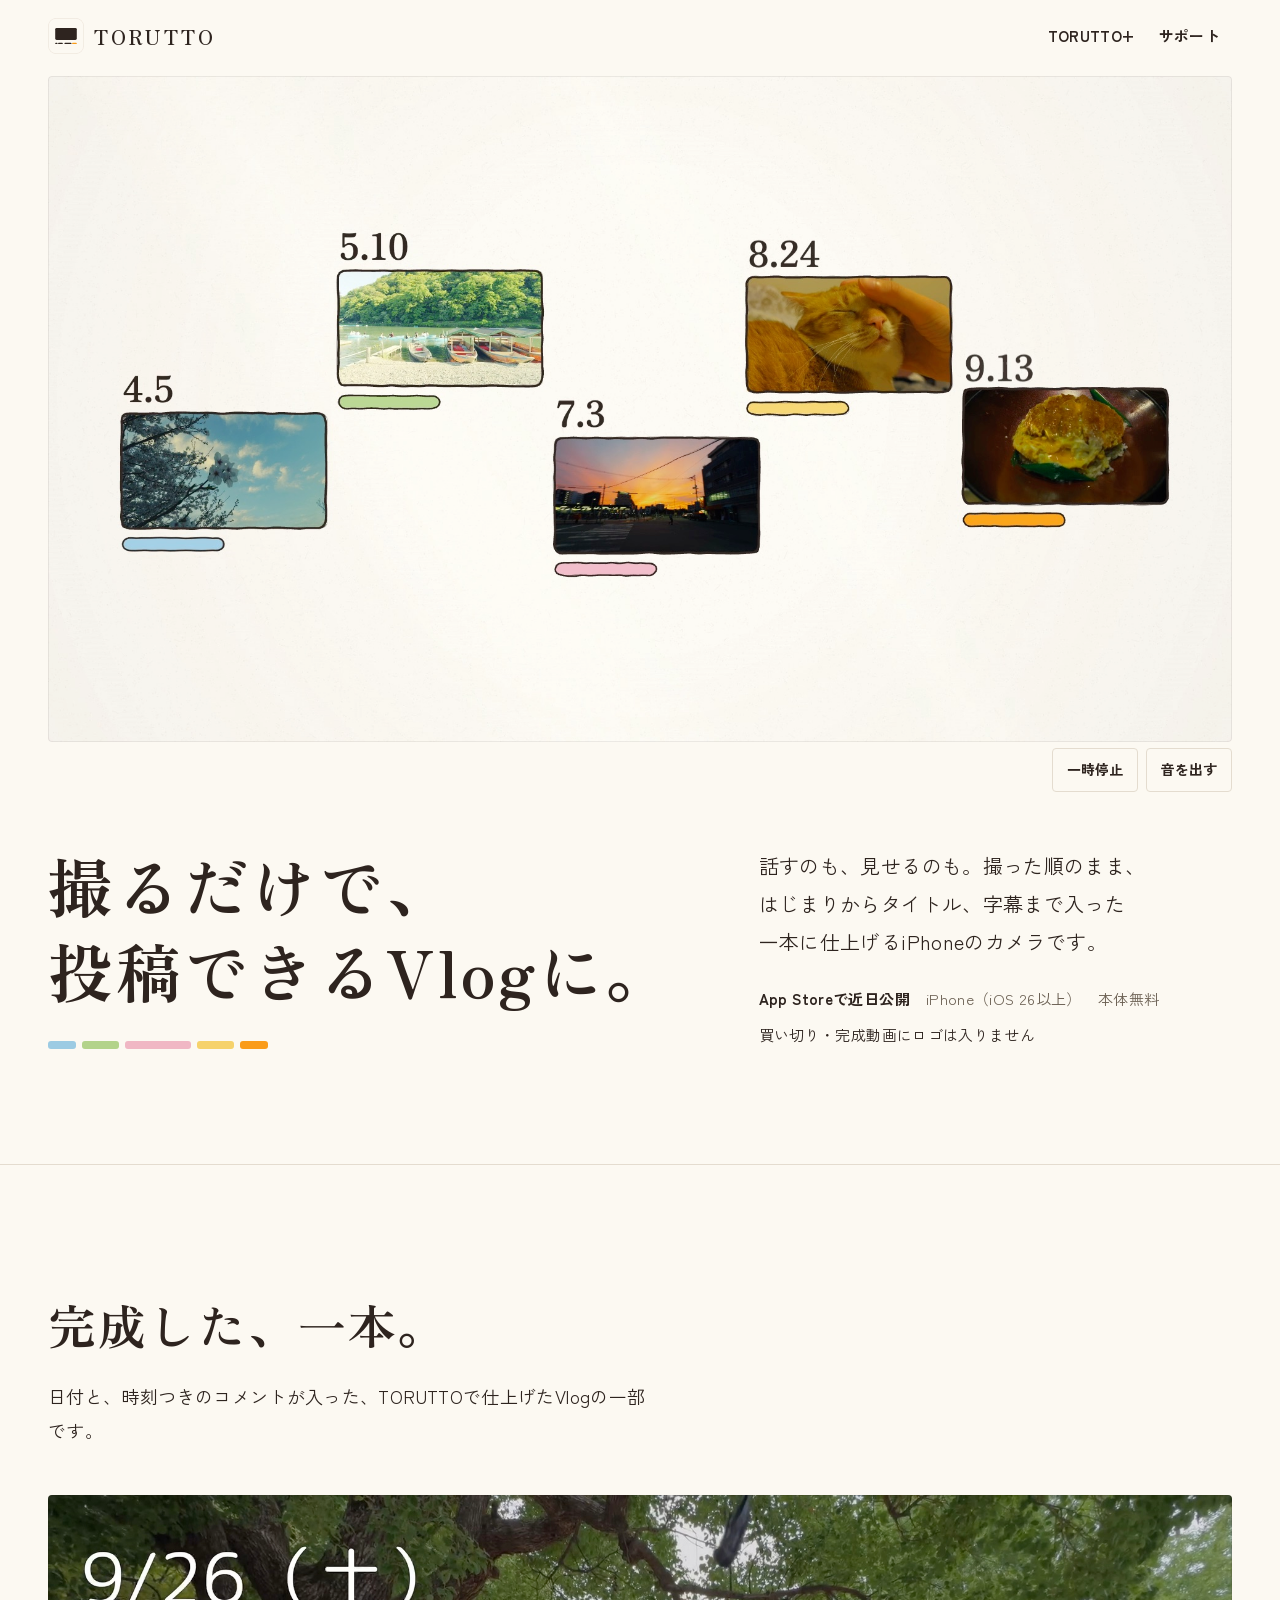
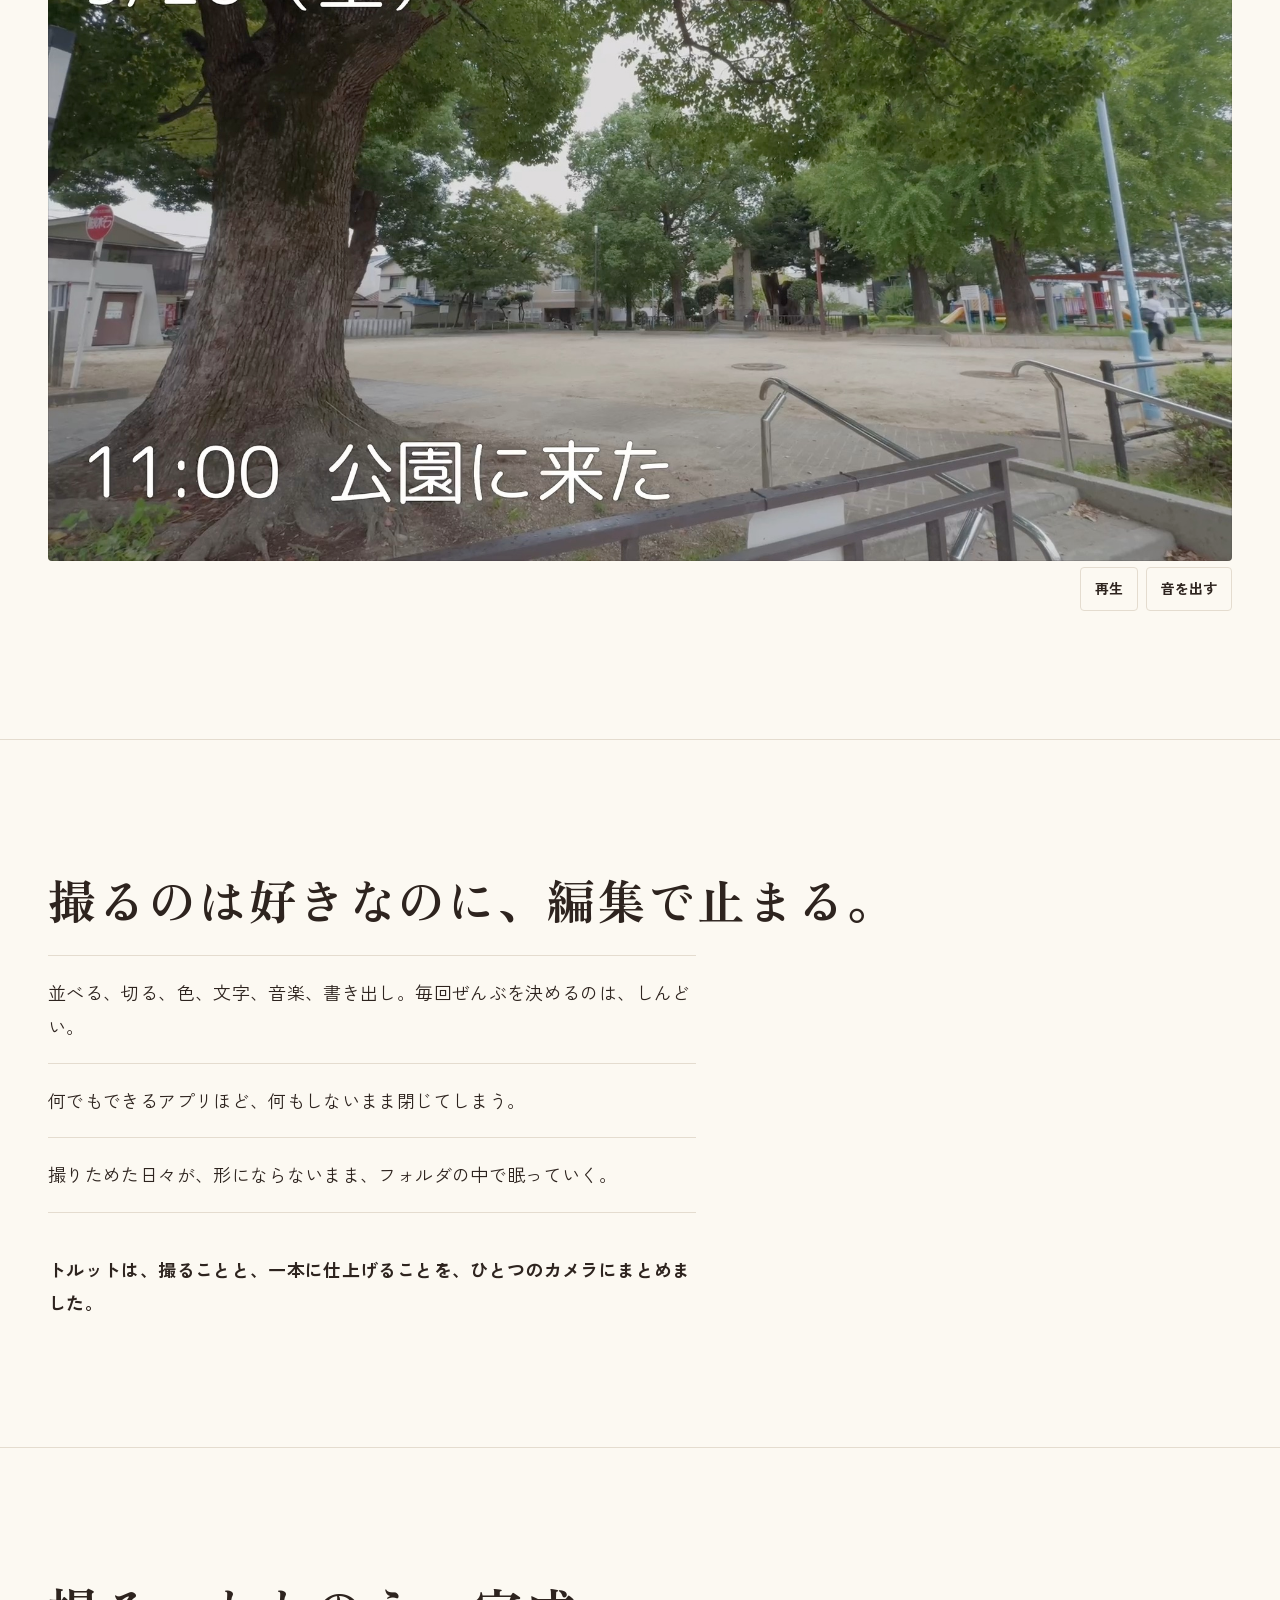
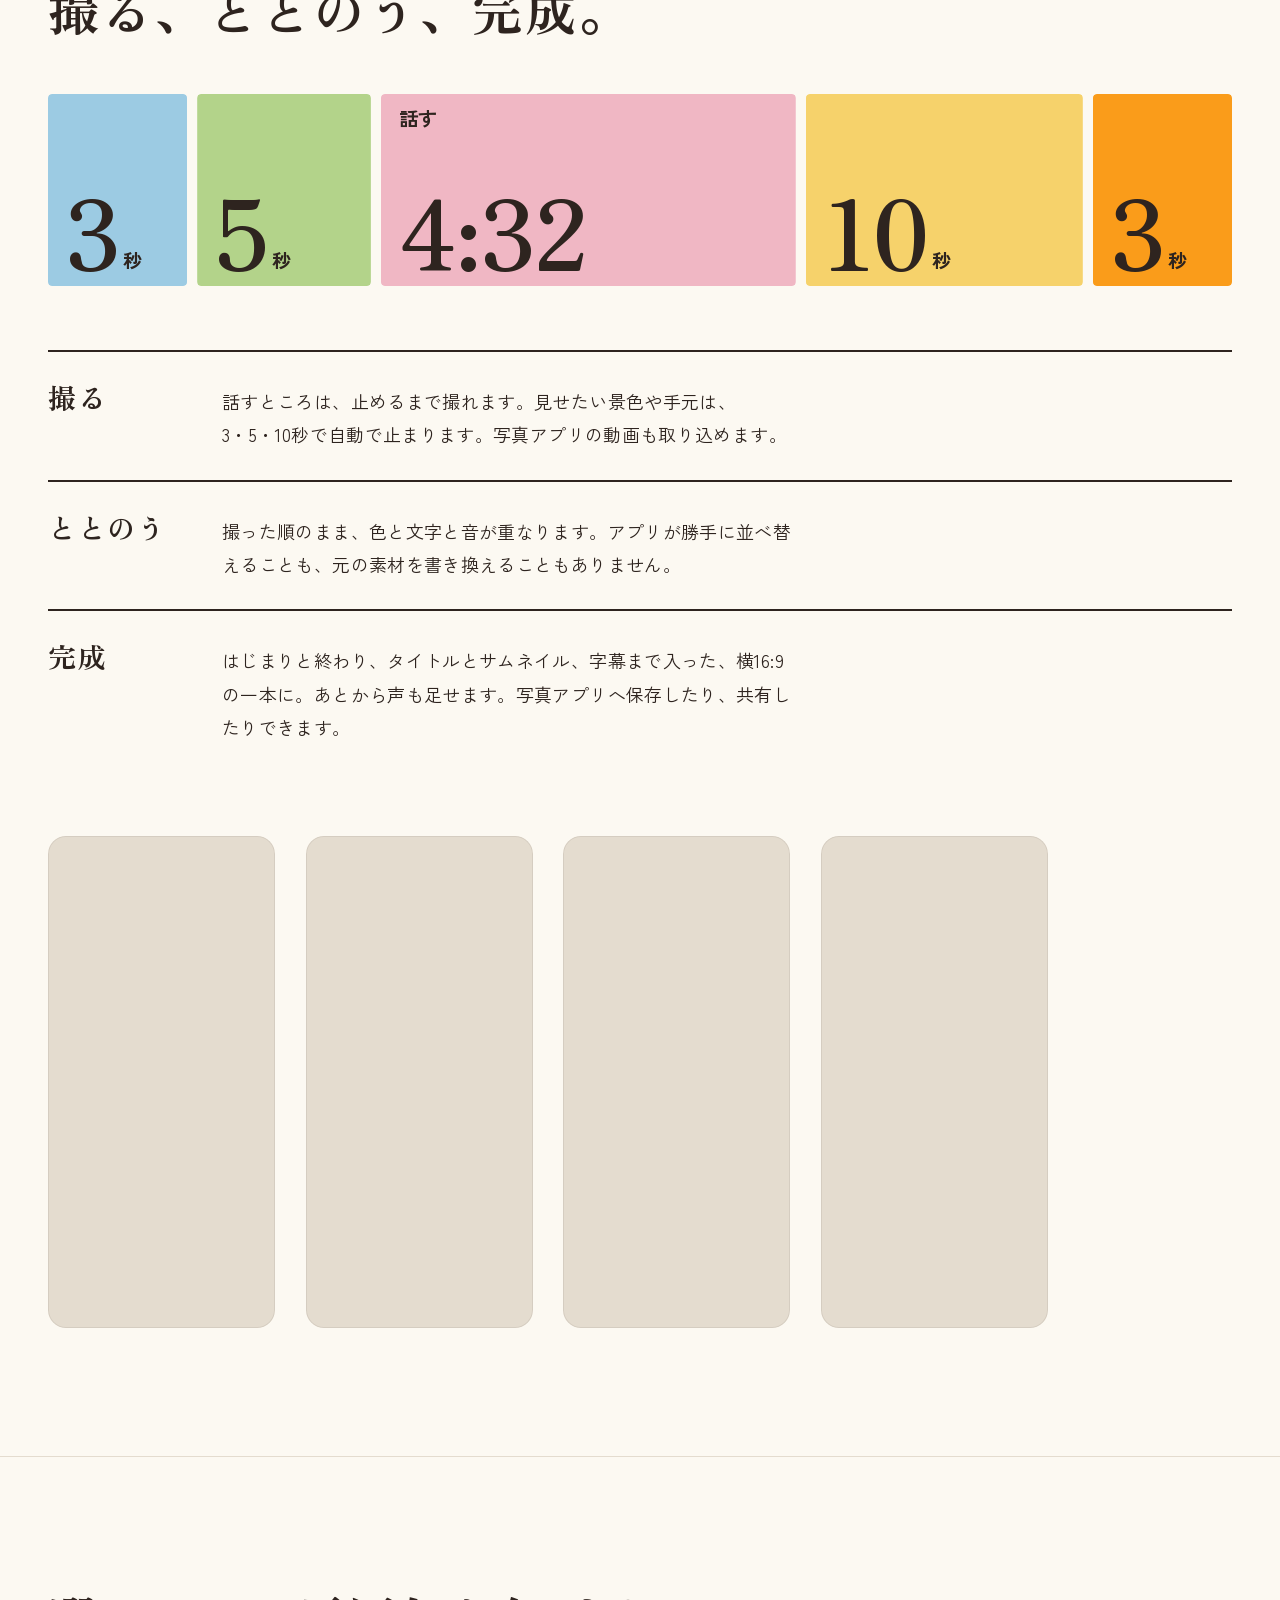
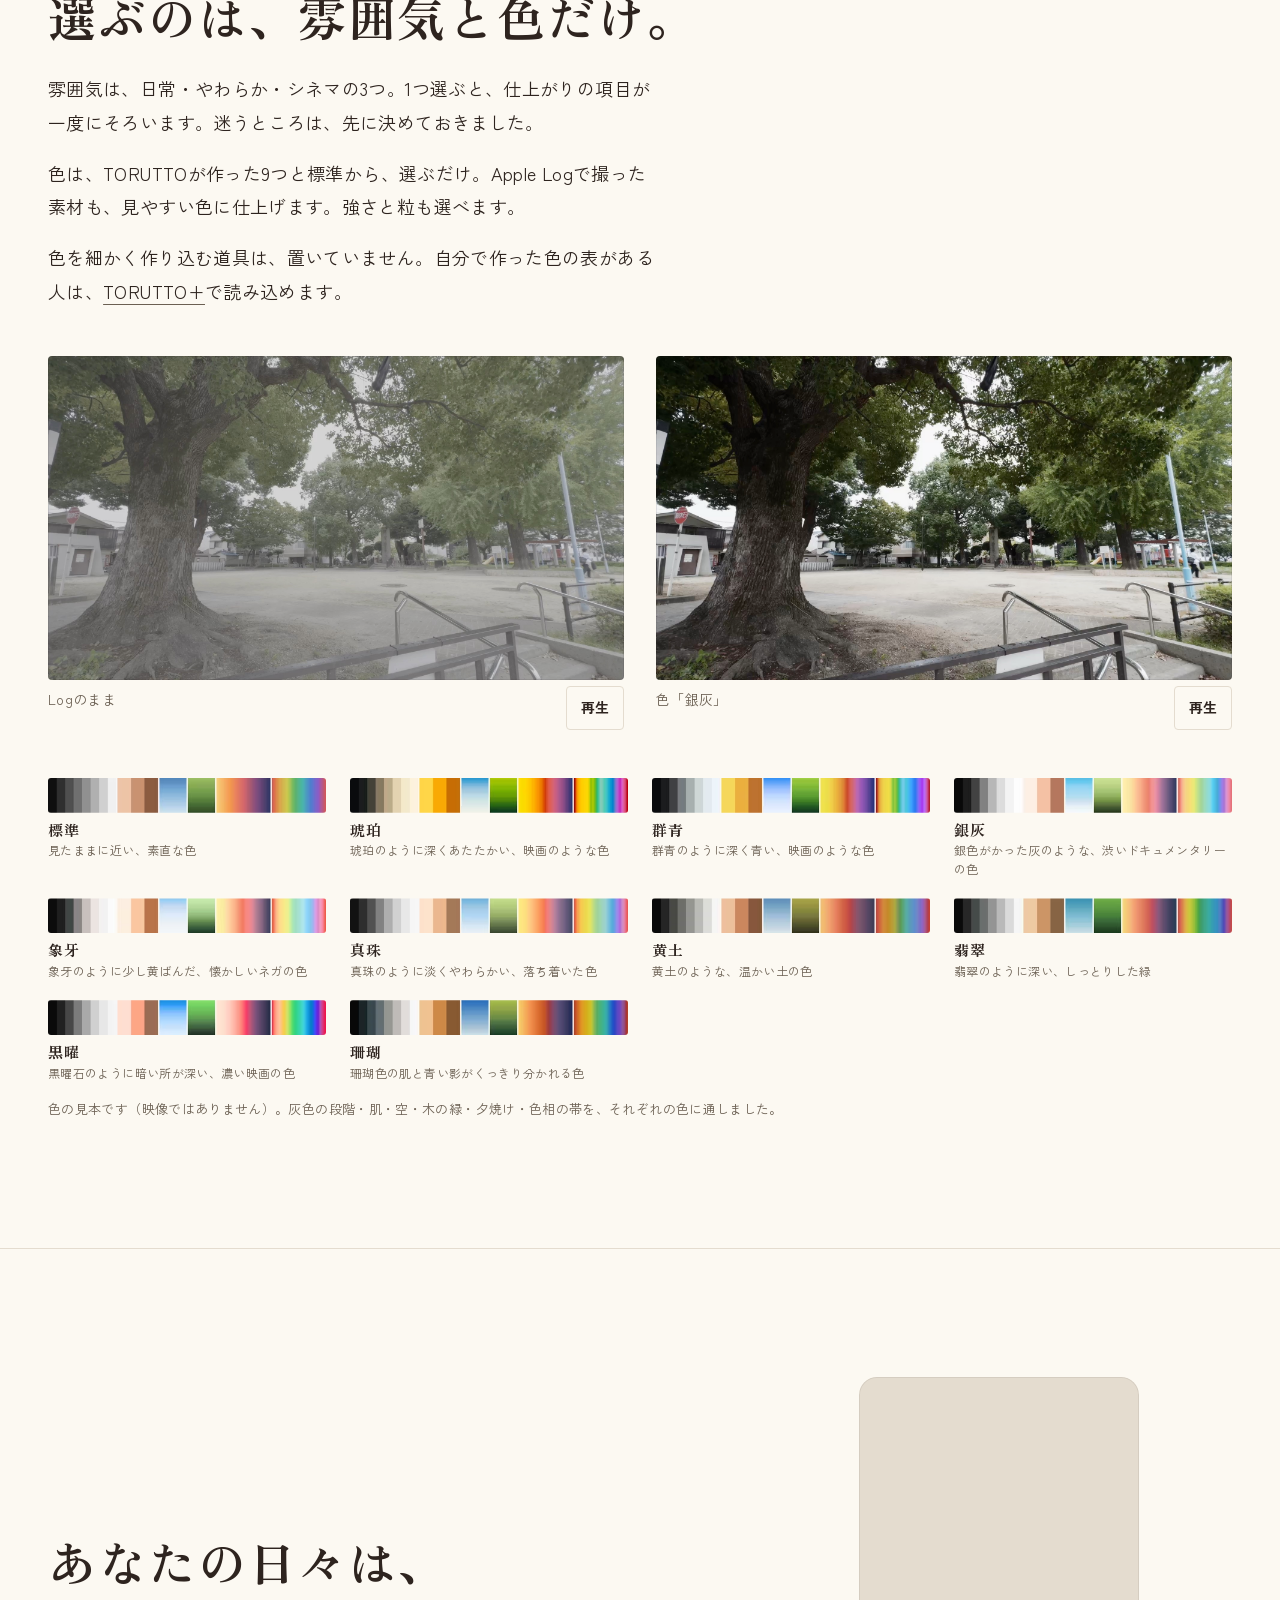
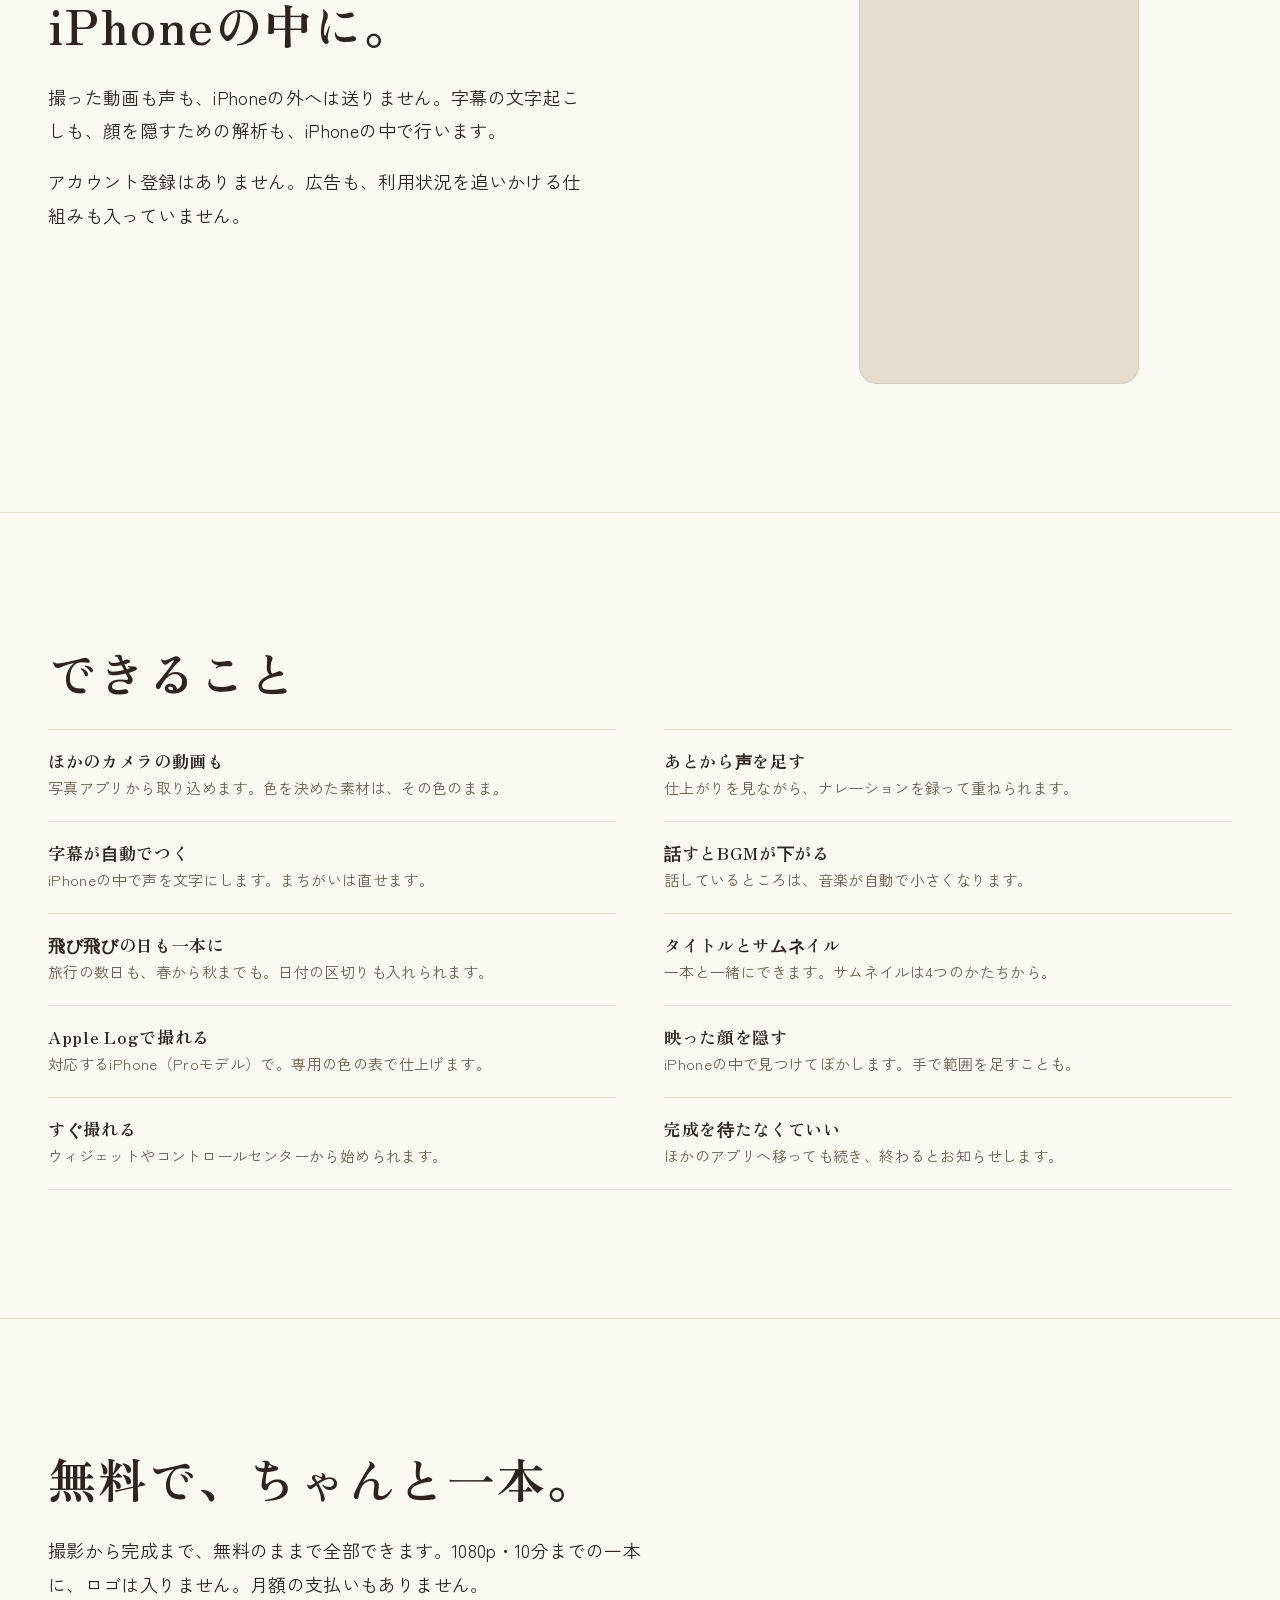
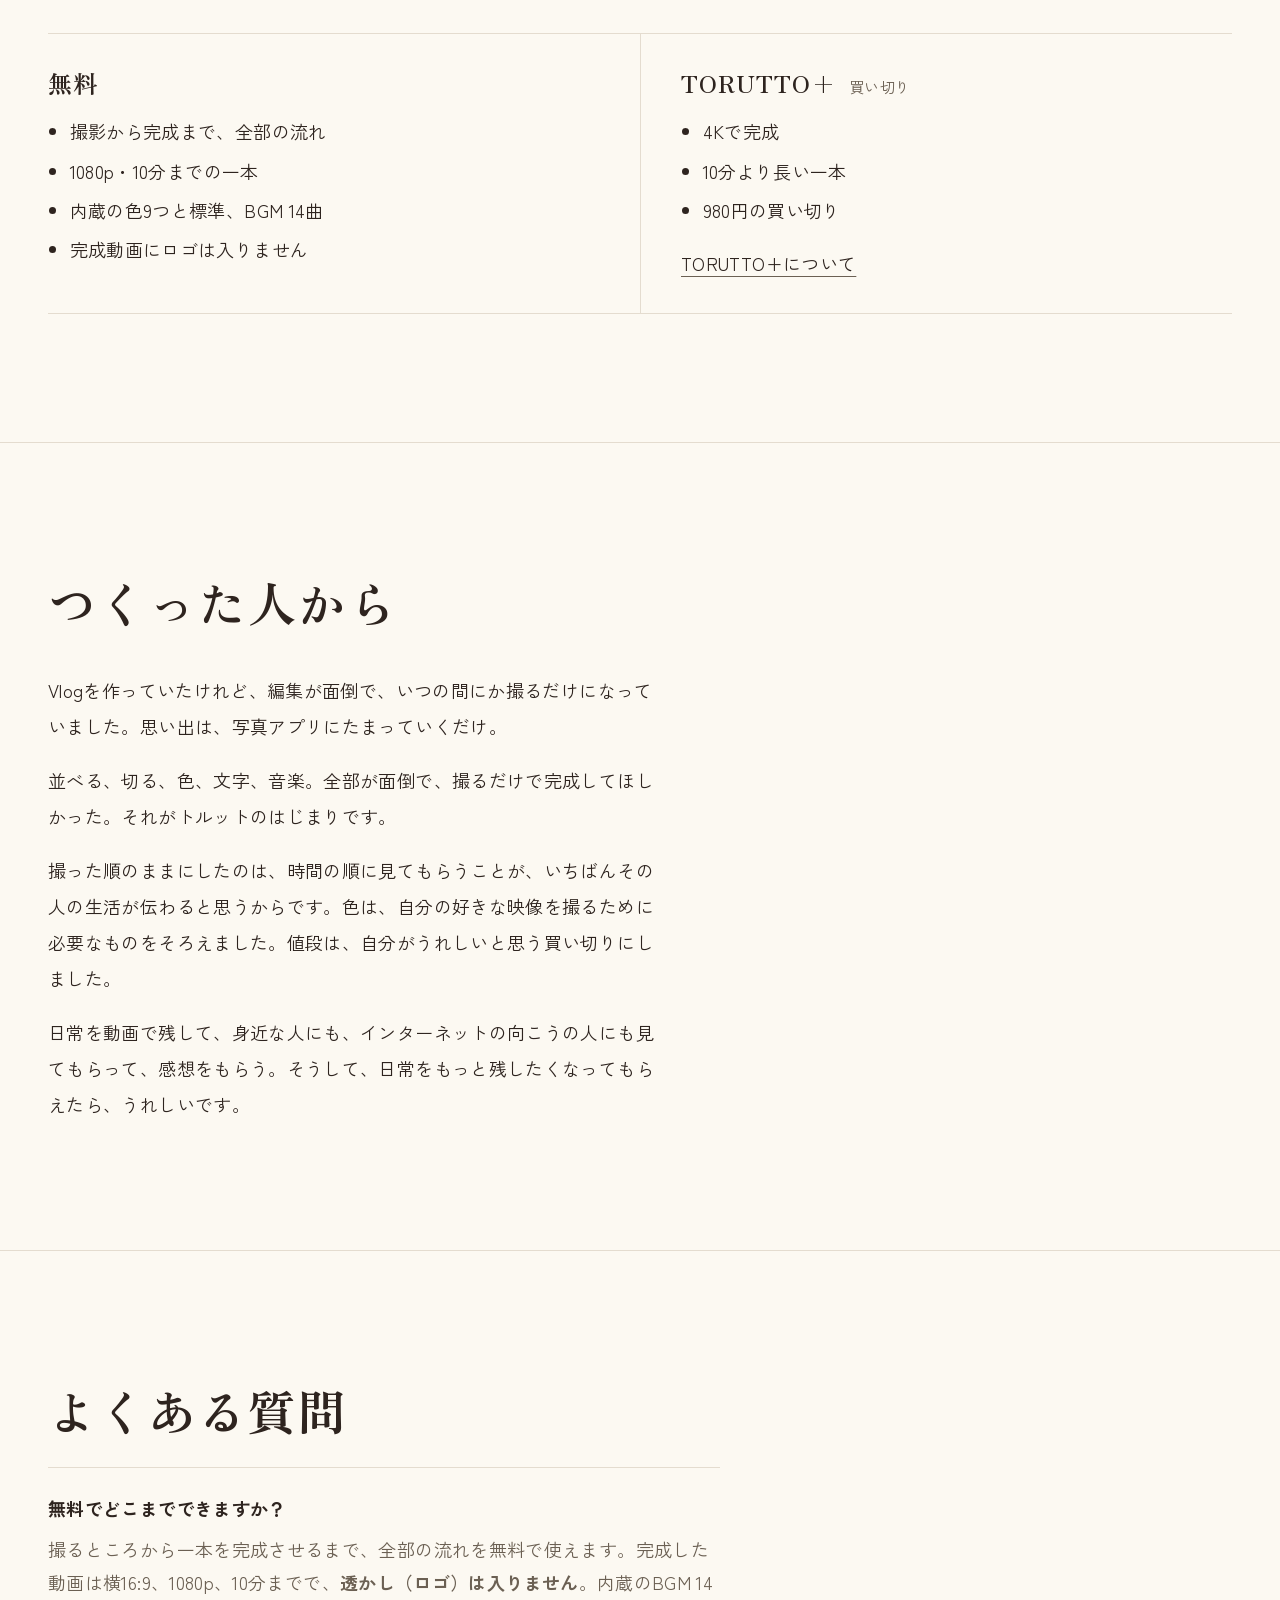
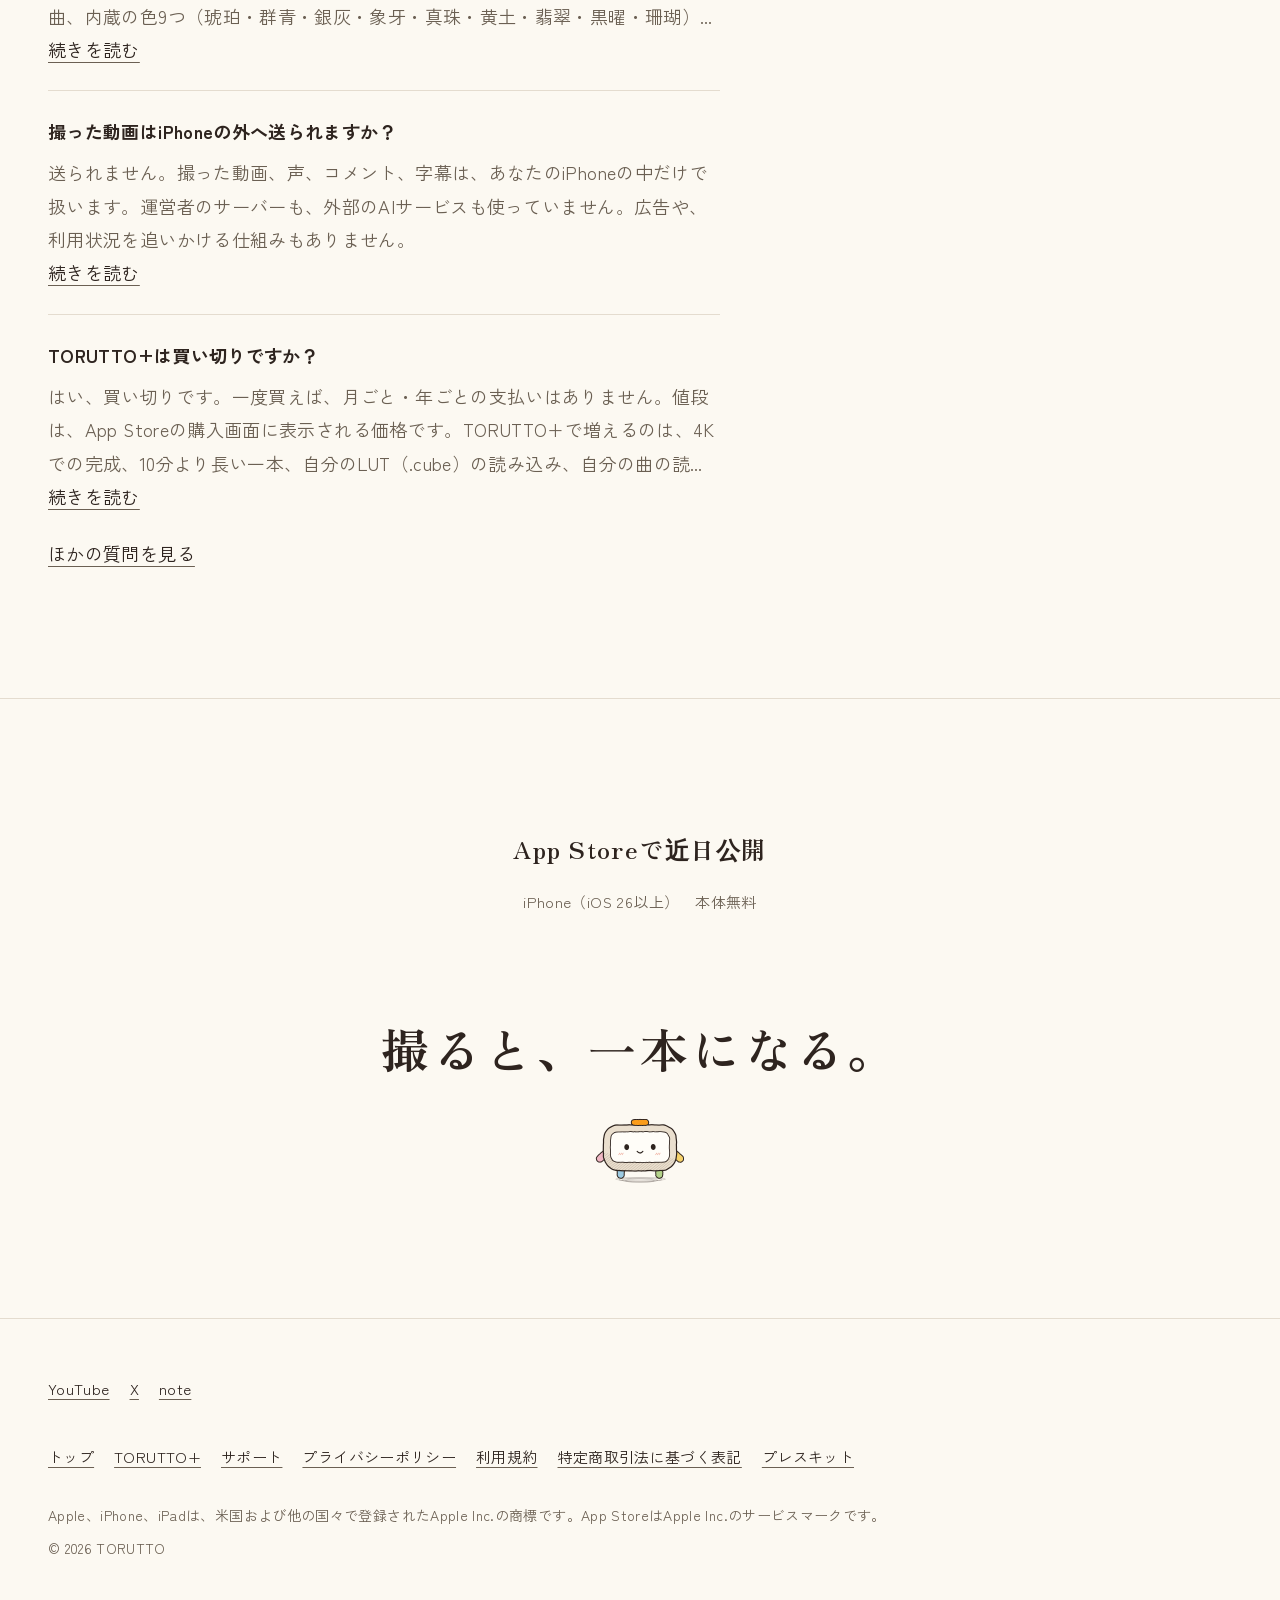
==== index.html @ 0b0d6ca5 "Add official YouTube, X and note links to footer" ====
<!doctype html>
<html lang="ja">
<head>
<meta charset="utf-8">
<meta name="viewport" content="width=device-width, initial-scale=1">
<title>TORUTTO（トルット）｜撮るだけで、投稿できるVlogに。</title>
<meta name="description" content="話すのも、見せるのも。撮った順のまま、はじまりからタイトル、字幕まで入った一本に仕上げるiPhoneのカメラです。買い切りで、完成動画にロゴは入りません。">
<link rel="canonical" href="https://torutto.github.io/">
<meta name="color-scheme" content="light">
<meta name="theme-color" content="#FCF9F2">
<meta name="format-detection" content="telephone=no">
<meta name="referrer" content="strict-origin-when-cross-origin">
<meta property="og:type" content="website">
<meta property="og:site_name" content="TORUTTO（トルット）">
<meta property="og:locale" content="ja_JP">
<meta property="og:title" content="TORUTTO（トルット）｜撮るだけで、投稿できるVlogに。">
<meta property="og:description" content="話すのも、見せるのも。撮った順のまま、はじまりからタイトル、字幕まで入った一本に仕上げるiPhoneのカメラです。買い切りで、完成動画にロゴは入りません。">
<meta property="og:url" content="https://torutto.github.io/">
<meta property="og:image" content="https://torutto.github.io/og/top.png">
<meta property="og:image:width" content="1200">
<meta property="og:image:height" content="630">
<meta property="og:image:alt" content="TORUTTO（トルット）｜撮るだけで、投稿できるVlogに。">
<meta name="twitter:card" content="summary_large_image">
<link rel="icon" href="favicon.svg" type="image/svg+xml">
<link rel="icon" href="favicon-32.png" sizes="32x32" type="image/png">
<link rel="apple-touch-icon" href="apple-touch-icon.png">
<link rel="preload" href="fonts/ZenKakuGothicNew-Regular.woff2" as="font" type="font/woff2" crossorigin>
<link rel="preload" href="fonts/ZenOldMincho-Bold.woff2" as="font" type="font/woff2" crossorigin>
<link rel="stylesheet" href="assets/site.css?v=dab5d7c7">
<script>(function(d){if(!window.TORUTTO_STILL&&'IntersectionObserver' in window&&!(window.matchMedia&&matchMedia('(prefers-reduced-motion: reduce)').matches))d.className+=' js';})(document.documentElement)</script>
</head>
<body>
<a class="skip-link" href="#main">本文へ移動</a>
<header class="site-header">
  <div class="wrap">
    <a class="brand" href="./" aria-current="page"><span class="brand-icon"><img src="assets/mark.svg" width="32" height="32" alt=""></span><span class="brand-name">TORUTTO</span></a>
    <nav class="site-nav" aria-label="おもな案内">
      <ul>
        <li><a href="plus/">TORUTTO+</a></li>
        <li><a href="support/">サポート</a></li>
      </ul>
    </nav>
  </div>
</header>
<main id="main">
<section class="opening" aria-labelledby="hero-title">
  <div class="wrap">
    <div class="opening-stage">
      <figure class="motion reel">
        <div class="media"><video class="site-video" muted autoplay playsinline loop preload="auto" poster="media/reel.jpg" width="1920" height="1080" aria-label="TORUTTO（トルット）の15秒の紹介動画（音楽と効果音つき。はじめは音なし）。紙の地に琥珀色の区画が現れて窓が開き、桜と空、湖とボート、街の夕焼け、なでられる猫、器のごはんが撮った順に映り、窓の下に色の帯が1つずつ並ぶ。撮った日付ごとの小さな窓が並んだあと、帯が一本につながり、雰囲気・タイトル・字幕・BGM・声がのった一本になる。トルンが出てきてアプリのアイコンの形になり、「TORUTTO（トルット） 撮るだけで、投稿できるVlogに。 App Storeで近日公開」で終わる" data-portrait="media/reel-portrait.mp4" data-portrait-poster="media/reel-portrait.jpg"><source src="media/reel.mp4" type="video/mp4"></video><script>(function(v){if(window.matchMedia&&matchMedia('(max-width: 719px)').matches){var s=v.querySelector('source');s.src=v.dataset.portrait;v.poster=v.dataset.portraitPoster;v.width=1080;v.height=1350;v.parentNode.classList.add('portrait');v.load();}if(window.TORUTTO_STILL||(window.matchMedia&&matchMedia('(prefers-reduced-motion: reduce)').matches)){v.removeAttribute('autoplay');v.autoplay=false;v.preload='none';v.dataset.stopped='1';}})(document.currentScript.previousElementSibling)</script></div><span class="video-controls"><button class="video-toggle" type="button" hidden data-play="再生" data-pause="一時停止">再生</button><button class="video-toggle video-sound" type="button" hidden data-on="音を出す" data-off="音を消す">音を出す</button></span>
      </figure>
      <div class="opening-text">
        <div class="opening-head">
          <h1 id="hero-title">撮るだけで、<wbr>投稿できる<wbr>Vlogに。</h1>
          <div class="obi" aria-hidden="true"><i class="sky" style="flex:3"></i><i class="leaf" style="flex:4"></i><i class="sakura" style="flex:7"></i><i class="lemon" style="flex:4"></i><i class="amber" style="flex:3"></i></div>
        </div>
        <div class="opening-body">
          <p class="lead">話すのも、見せるのも。<wbr>撮った順のまま、<wbr>はじまりからタイトル、字幕まで入った<wbr>一本に仕上げる<wbr>iPhoneのカメラです。</p>
          <div class="store-cta"><p class="availability"><span class="status">App Storeで近日公開</span><span>iPhone（iOS 26以上）</span><span>本体無料</span></p><p class="store-promise">買い切り・完成動画にロゴは入りません</p></div>
        </div>
      </div>
    </div>
  </div>
</section>

<section class="section finished" aria-labelledby="finished-title">
  <div class="wrap">
    <h2 id="finished-title" data-rv="title"><span class="rv-ln"><span>完成した、</span></span><span class="rv-ln"><span>一本。</span></span></h2>
    <p class="section-lead">日付と、時刻つきのコメントが入った、TORUTTOで仕上げたVlogの一部です。</p>
    <figure class="motion slot-figure">
      <div class="media" style="aspect-ratio:1920/1080"><video class="site-video" muted playsinline loop preload="metadata" poster="slots/finished-vlog.jpg" width="1920" height="1080" aria-label="TORUTTOで仕上げたVlogの一部。公園と自販機の場面に、日付と時刻つきのコメントが入っている（はじめは音なし。「音を出す」で音が出ます）"><source src="slots/finished-vlog.mp4" type="video/mp4"></video></div><span class="video-controls"><button class="video-toggle" type="button" hidden data-play="再生" data-pause="一時停止">再生</button><button class="video-toggle video-sound" type="button" hidden data-on="音を出す" data-off="音を消す">音を出す</button></span>
    </figure>
  </div>
</section>

<section class="section concern" aria-labelledby="concern-title">
  <div class="wrap">
    <h2 id="concern-title" data-rv="title"><span class="rv-ln"><span>撮るのは好きなのに、</span></span><span class="rv-ln"><span>編集で止まる。</span></span></h2>
    <ul class="concern-list">
      <li>並べる、切る、色、文字、音楽、書き出し。毎回ぜんぶを決めるのは、しんどい。</li>
      <li>何でもできるアプリほど、何もしないまま閉じてしまう。</li>
      <li>撮りためた日々が、形にならないまま、フォルダの中で眠っていく。</li>
    </ul>
    <p class="concern-answer">トルットは、撮ることと、一本に仕上げることを、<wbr>ひとつのカメラにまとめました。</p>
  </div>
</section>

<section class="section flow" aria-labelledby="flow-title">
  <div class="wrap">
    <h2 id="flow-title" data-rv="title"><span class="rv-ln"><span>撮る、</span></span><span class="rv-ln"><span>ととのう、</span></span><span class="rv-ln"><span>完成。</span></span></h2>
    <div class="blocks" data-rv="snap" role="img" aria-label="3秒、5秒の短いクリップ、4分32秒話したところ、10秒、3秒の短いクリップが、撮った順に並んだ帯">
      <div class="b3 sky"><b>3</b><small>秒</small></div>
      <div class="b5 leaf"><b>5</b><small>秒</small></div>
      <div class="btalk sakura"><small>話す</small><b>4:32</b></div>
      <div class="b10 lemon"><b>10</b><small>秒</small></div>
      <div class="b3 amber"><b>3</b><small>秒</small></div>
    </div>
    <div class="flow-grid">
    <dl class="flow-rows" data-rv="rule">
      <div class="flow-row">
        <dt>撮る</dt>
        <dd>話すところは、止めるまで撮れます。見せたい景色や手元は、<span class="nowrap">3・5・10秒</span>で自動で止まります。写真アプリの動画も取り込めます。</dd>
      </div>
      <div class="flow-row">
        <dt>ととのう</dt>
        <dd>撮った順のまま、色と文字と音が重なります。アプリが勝手に並べ替えることも、元の素材を書き換えることもありません。</dd>
      </div>
      <div class="flow-row">
        <dt>完成</dt>
        <dd>はじまりと終わり、タイトルとサムネイル、字幕まで入った、横16:9の一本に。あとから声も足せます。写真アプリへ保存したり、共有したりできます。</dd>
      </div>
    </dl>
    <ul class="screens" data-rv="stagger">
      <li><div class="media screen"><picture><source type="image/avif" srcset="media/slot-screen-capture-480.avif 480w, media/slot-screen-capture-960.avif 960w, media/slot-screen-capture-1179.avif 1179w" sizes="(min-width: 1120px) 230px, (min-width: 720px) 21vw, 44vw"><img src="media/slot-screen-capture-960.jpg" srcset="media/slot-screen-capture-480.jpg 480w, media/slot-screen-capture-960.jpg 960w, media/slot-screen-capture-1179.jpg 1179w" sizes="(min-width: 1120px) 230px, (min-width: 720px) 21vw, 44vw" width="1179" height="2556" alt="TORUTTOの撮影の画面" loading="lazy" decoding="async"></picture></div></li>
      <li><div class="media screen"><picture><source type="image/avif" srcset="media/slot-screen-list-480.avif 480w, media/slot-screen-list-960.avif 960w, media/slot-screen-list-1179.avif 1179w" sizes="(min-width: 1120px) 230px, (min-width: 720px) 21vw, 44vw"><img src="media/slot-screen-list-960.jpg" srcset="media/slot-screen-list-480.jpg 480w, media/slot-screen-list-960.jpg 960w, media/slot-screen-list-1179.jpg 1179w" sizes="(min-width: 1120px) 230px, (min-width: 720px) 21vw, 44vw" width="1179" height="2556" alt="TORUTTOのVlogの一覧の画面" loading="lazy" decoding="async"></picture></div></li>
      <li><div class="media screen"><picture><source type="image/avif" srcset="media/slot-screen-finishing-480.avif 480w, media/slot-screen-finishing-960.avif 960w, media/slot-screen-finishing-1179.avif 1179w" sizes="(min-width: 1120px) 230px, (min-width: 720px) 21vw, 44vw"><img src="media/slot-screen-finishing-960.jpg" srcset="media/slot-screen-finishing-480.jpg 480w, media/slot-screen-finishing-960.jpg 960w, media/slot-screen-finishing-1179.jpg 1179w" sizes="(min-width: 1120px) 230px, (min-width: 720px) 21vw, 44vw" width="1179" height="2556" alt="TORUTTOで完成Vlogを作っている途中の画面" loading="lazy" decoding="async"></picture></div></li>
      <li><div class="media screen"><picture><source type="image/avif" srcset="media/slot-screen-finish-480.avif 480w, media/slot-screen-finish-960.avif 960w, media/slot-screen-finish-1179.avif 1179w" sizes="(min-width: 1120px) 230px, (min-width: 720px) 21vw, 44vw"><img src="media/slot-screen-finish-960.jpg" srcset="media/slot-screen-finish-480.jpg 480w, media/slot-screen-finish-960.jpg 960w, media/slot-screen-finish-1179.jpg 1179w" sizes="(min-width: 1120px) 230px, (min-width: 720px) 21vw, 44vw" width="1179" height="2556" alt="TORUTTOの完成の画面" loading="lazy" decoding="async"></picture></div></li>
    </ul>
    </div>
  </div>
</section>

<section class="section looks" aria-labelledby="looks-title">
  <div class="wrap">
    <h2 id="looks-title" data-rv="title"><span class="rv-ln"><span>選ぶのは、</span></span><span class="rv-ln"><span>雰囲気と色だけ。</span></span></h2>
    <div class="looks-body">
      <p>雰囲気は、日常・やわらか・シネマの3つ。1つ選ぶと、仕上がりの項目が一度にそろいます。迷うところは、先に決めておきました。</p>
      <p>色は、TORUTTOが作った9つと標準から、選ぶだけ。<span class="nowrap">Apple Log</span>で撮った素材も、見やすい色に仕上げます。強さと粒も選べます。</p>
      <p>色を細かく作り込む道具は、置いていません。自分で作った色の表がある人は、<a href="plus/">TORUTTO+</a>で読み込めます。</p>
    </div>
    <div class="compare" data-rv="stagger">
      <figure class="motion slot-figure">
        <div class="media" style="aspect-ratio:1920/1080"><video class="site-video" muted playsinline loop preload="metadata" poster="slots/log-before.jpg" width="1920" height="1080" aria-label="Apple Logのまま撮った、色の薄い映像（音声なし）"><source src="slots/log-before.mp4" type="video/mp4"></video></div><span class="video-controls"><button class="video-toggle" type="button" hidden data-play="再生" data-pause="一時停止">再生</button></span>
        <figcaption>Logのまま</figcaption>
      </figure>
      <figure class="motion slot-figure">
        <div class="media" style="aspect-ratio:1920/1080"><video class="site-video" muted playsinline loop preload="metadata" poster="slots/log-after.jpg" width="1920" height="1080" aria-label="同じ映像に、内蔵の色「銀灰」を当てたもの（音声なし）"><source src="slots/log-after.mp4" type="video/mp4"></video></div><span class="video-controls"><button class="video-toggle" type="button" hidden data-play="再生" data-pause="一時停止">再生</button></span>
        <figcaption>色「銀灰」</figcaption>
      </figure>
    </div>
    <figure class="looks-figure">
      <ol class="looks-list" data-rv="stagger"><li><div class="look-chip"><picture><source type="image/avif" srcset="media/look-standard-480.avif 480w, media/look-standard-960.avif 960w, media/look-standard-1200.avif 1200w" sizes="(min-width: 1248px) 282px, (min-width: 720px) 23vw, 50vw"><img src="media/look-standard-960.jpg" srcset="media/look-standard-480.jpg 480w, media/look-standard-960.jpg 960w, media/look-standard-1200.jpg 1200w" sizes="(min-width: 1248px) 282px, (min-width: 720px) 23vw, 50vw" width="1200" height="150" alt="試験用の色の帯（灰色の段階・肌の色・空・木の緑・夕焼け・色相）を「標準」の色の表に通した見本" loading="lazy" decoding="async"></picture></div><p class="look-name"><span class="mincho">標準</span><span class="look-desc">見たままに近い、素直な色</span></p></li><li><div class="look-chip"><picture><source type="image/avif" srcset="media/look-warm-480.avif 480w, media/look-warm-960.avif 960w, media/look-warm-1200.avif 1200w" sizes="(min-width: 1248px) 282px, (min-width: 720px) 23vw, 50vw"><img src="media/look-warm-960.jpg" srcset="media/look-warm-480.jpg 480w, media/look-warm-960.jpg 960w, media/look-warm-1200.jpg 1200w" sizes="(min-width: 1248px) 282px, (min-width: 720px) 23vw, 50vw" width="1200" height="150" alt="試験用の色の帯（灰色の段階・肌の色・空・木の緑・夕焼け・色相）を「琥珀」の色の表に通した見本" loading="lazy" decoding="async"></picture></div><p class="look-name"><span class="mincho">琥珀</span><span class="look-desc">琥珀のように深くあたたかい、映画のような色</span></p></li><li><div class="look-chip"><picture><source type="image/avif" srcset="media/look-cool-480.avif 480w, media/look-cool-960.avif 960w, media/look-cool-1200.avif 1200w" sizes="(min-width: 1248px) 282px, (min-width: 720px) 23vw, 50vw"><img src="media/look-cool-960.jpg" srcset="media/look-cool-480.jpg 480w, media/look-cool-960.jpg 960w, media/look-cool-1200.jpg 1200w" sizes="(min-width: 1248px) 282px, (min-width: 720px) 23vw, 50vw" width="1200" height="150" alt="試験用の色の帯（灰色の段階・肌の色・空・木の緑・夕焼け・色相）を「群青」の色の表に通した見本" loading="lazy" decoding="async"></picture></div><p class="look-name"><span class="mincho">群青</span><span class="look-desc">群青のように深く青い、映画のような色</span></p></li><li><div class="look-chip"><picture><source type="image/avif" srcset="media/look-reportage-480.avif 480w, media/look-reportage-960.avif 960w, media/look-reportage-1200.avif 1200w" sizes="(min-width: 1248px) 282px, (min-width: 720px) 23vw, 50vw"><img src="media/look-reportage-960.jpg" srcset="media/look-reportage-480.jpg 480w, media/look-reportage-960.jpg 960w, media/look-reportage-1200.jpg 1200w" sizes="(min-width: 1248px) 282px, (min-width: 720px) 23vw, 50vw" width="1200" height="150" alt="試験用の色の帯（灰色の段階・肌の色・空・木の緑・夕焼け・色相）を「銀灰」の色の表に通した見本" loading="lazy" decoding="async"></picture></div><p class="look-name"><span class="mincho">銀灰</span><span class="look-desc">銀色がかった灰のような、渋いドキュメンタリーの色</span></p></li><li><div class="look-chip"><picture><source type="image/avif" srcset="media/look-snapshot-480.avif 480w, media/look-snapshot-960.avif 960w, media/look-snapshot-1200.avif 1200w" sizes="(min-width: 1248px) 282px, (min-width: 720px) 23vw, 50vw"><img src="media/look-snapshot-960.jpg" srcset="media/look-snapshot-480.jpg 480w, media/look-snapshot-960.jpg 960w, media/look-snapshot-1200.jpg 1200w" sizes="(min-width: 1248px) 282px, (min-width: 720px) 23vw, 50vw" width="1200" height="150" alt="試験用の色の帯（灰色の段階・肌の色・空・木の緑・夕焼け・色相）を「象牙」の色の表に通した見本" loading="lazy" decoding="async"></picture></div><p class="look-name"><span class="mincho">象牙</span><span class="look-desc">象牙のように少し黄ばんだ、懐かしいネガの色</span></p></li><li><div class="look-chip"><picture><source type="image/avif" srcset="media/look-quiet-480.avif 480w, media/look-quiet-960.avif 960w, media/look-quiet-1200.avif 1200w" sizes="(min-width: 1248px) 282px, (min-width: 720px) 23vw, 50vw"><img src="media/look-quiet-960.jpg" srcset="media/look-quiet-480.jpg 480w, media/look-quiet-960.jpg 960w, media/look-quiet-1200.jpg 1200w" sizes="(min-width: 1248px) 282px, (min-width: 720px) 23vw, 50vw" width="1200" height="150" alt="試験用の色の帯（灰色の段階・肌の色・空・木の緑・夕焼け・色相）を「真珠」の色の表に通した見本" loading="lazy" decoding="async"></picture></div><p class="look-name"><span class="mincho">真珠</span><span class="look-desc">真珠のように淡くやわらかい、落ち着いた色</span></p></li><li><div class="look-chip"><picture><source type="image/avif" srcset="media/look-earth-480.avif 480w, media/look-earth-960.avif 960w, media/look-earth-1200.avif 1200w" sizes="(min-width: 1248px) 282px, (min-width: 720px) 23vw, 50vw"><img src="media/look-earth-960.jpg" srcset="media/look-earth-480.jpg 480w, media/look-earth-960.jpg 960w, media/look-earth-1200.jpg 1200w" sizes="(min-width: 1248px) 282px, (min-width: 720px) 23vw, 50vw" width="1200" height="150" alt="試験用の色の帯（灰色の段階・肌の色・空・木の緑・夕焼け・色相）を「黄土」の色の表に通した見本" loading="lazy" decoding="async"></picture></div><p class="look-name"><span class="mincho">黄土</span><span class="look-desc">黄土のような、温かい土の色</span></p></li><li><div class="look-chip"><picture><source type="image/avif" srcset="media/look-forest-480.avif 480w, media/look-forest-960.avif 960w, media/look-forest-1200.avif 1200w" sizes="(min-width: 1248px) 282px, (min-width: 720px) 23vw, 50vw"><img src="media/look-forest-960.jpg" srcset="media/look-forest-480.jpg 480w, media/look-forest-960.jpg 960w, media/look-forest-1200.jpg 1200w" sizes="(min-width: 1248px) 282px, (min-width: 720px) 23vw, 50vw" width="1200" height="150" alt="試験用の色の帯（灰色の段階・肌の色・空・木の緑・夕焼け・色相）を「翡翠」の色の表に通した見本" loading="lazy" decoding="async"></picture></div><p class="look-name"><span class="mincho">翡翠</span><span class="look-desc">翡翠のように深い、しっとりした緑</span></p></li><li><div class="look-chip"><picture><source type="image/avif" srcset="media/look-cinema-density-480.avif 480w, media/look-cinema-density-960.avif 960w, media/look-cinema-density-1200.avif 1200w" sizes="(min-width: 1248px) 282px, (min-width: 720px) 23vw, 50vw"><img src="media/look-cinema-density-960.jpg" srcset="media/look-cinema-density-480.jpg 480w, media/look-cinema-density-960.jpg 960w, media/look-cinema-density-1200.jpg 1200w" sizes="(min-width: 1248px) 282px, (min-width: 720px) 23vw, 50vw" width="1200" height="150" alt="試験用の色の帯（灰色の段階・肌の色・空・木の緑・夕焼け・色相）を「黒曜」の色の表に通した見本" loading="lazy" decoding="async"></picture></div><p class="look-name"><span class="mincho">黒曜</span><span class="look-desc">黒曜石のように暗い所が深い、濃い映画の色</span></p></li><li><div class="look-chip"><picture><source type="image/avif" srcset="media/look-teal-orange-480.avif 480w, media/look-teal-orange-960.avif 960w, media/look-teal-orange-1200.avif 1200w" sizes="(min-width: 1248px) 282px, (min-width: 720px) 23vw, 50vw"><img src="media/look-teal-orange-960.jpg" srcset="media/look-teal-orange-480.jpg 480w, media/look-teal-orange-960.jpg 960w, media/look-teal-orange-1200.jpg 1200w" sizes="(min-width: 1248px) 282px, (min-width: 720px) 23vw, 50vw" width="1200" height="150" alt="試験用の色の帯（灰色の段階・肌の色・空・木の緑・夕焼け・色相）を「珊瑚」の色の表に通した見本" loading="lazy" decoding="async"></picture></div><p class="look-name"><span class="mincho">珊瑚</span><span class="look-desc">珊瑚色の肌と青い影がくっきり分かれる色</span></p></li></ol>
      <figcaption>色の見本です（映像ではありません）。灰色の段階・肌・空・木の緑・夕焼け・色相の帯を、それぞれの色に通しました。</figcaption>
    </figure>
  </div>
</section>

<section class="section pillar" aria-labelledby="p3-title">
  <div class="wrap pillar-grid">
    <div class="pillar-text">
      <h2 id="p3-title" data-rv="title"><span class="rv-ln"><span>あなたの日々は、</span></span><span class="rv-ln"><span>iPhoneの中に。</span></span></h2>
      <div class="pillar-body">
        <p>撮った動画も声も、iPhoneの外へは送りません。字幕の文字起こしも、顔を隠すための解析も、iPhoneの中で行います。</p>
        <p>アカウント登録はありません。広告も、利用状況を追いかける仕組みも入っていません。</p>
      </div>
    </div>
    <div class="pillar-media">
      <div class="media screen"><picture><source type="image/avif" srcset="media/slot-screen-privacy-480.avif 480w, media/slot-screen-privacy-960.avif 960w, media/slot-screen-privacy-1179.avif 1179w" sizes="(min-width: 960px) 300px, 45vw"><img src="media/slot-screen-privacy-960.jpg" srcset="media/slot-screen-privacy-480.jpg 480w, media/slot-screen-privacy-960.jpg 960w, media/slot-screen-privacy-1179.jpg 1179w" sizes="(min-width: 960px) 300px, 45vw" width="1179" height="2556" alt="TORUTTOの素材を直す画面。顔を自動で隠す設定と、隠し方（モザイク・すりガラス）を選ぶところ" loading="lazy" decoding="async"></picture></div>
    </div>
  </div>
</section>

<section class="section can" aria-labelledby="can-title">
  <div class="wrap">
    <h2 id="can-title" data-rv="title"><span class="rv-ln"><span>できること</span></span></h2>
    <dl class="can-list" data-rv="stagger">
      <div><dt>ほかのカメラの動画も</dt><dd>写真アプリから取り込めます。色を決めた素材は、その色のまま。</dd></div>
      <div><dt>あとから声を足す</dt><dd>仕上がりを見ながら、ナレーションを録って重ねられます。</dd></div>
      <div><dt>字幕が自動でつく</dt><dd>iPhoneの中で声を文字にします。まちがいは直せます。</dd></div>
      <div><dt>話すとBGMが下がる</dt><dd>話しているところは、音楽が自動で小さくなります。</dd></div>
      <div><dt>飛び飛びの日も一本に</dt><dd>旅行の数日も、春から秋までも。日付の区切りも入れられます。</dd></div>
      <div><dt>タイトルとサムネイル</dt><dd>一本と一緒にできます。サムネイルは4つのかたちから。</dd></div>
      <div><dt><span class="nowrap">Apple Log</span>で撮れる</dt><dd>対応するiPhone（Proモデル）で。専用の色の表で仕上げます。</dd></div>
      <div><dt>映った顔を隠す</dt><dd>iPhoneの中で見つけてぼかします。手で範囲を足すことも。</dd></div>
      <div><dt>すぐ撮れる</dt><dd>ウィジェットやコントロールセンターから始められます。</dd></div>
      <div><dt>完成を待たなくていい</dt><dd>ほかのアプリへ移っても続き、終わるとお知らせします。</dd></div>
    </dl>
  </div>
</section>

<section class="section plans" aria-labelledby="plans-title">
  <div class="wrap">
    <h2 id="plans-title" data-rv="title"><span class="rv-ln"><span>無料で、</span></span><span class="rv-ln"><span>ちゃんと一本。</span></span></h2>
    <p class="section-lead">撮影から完成まで、無料のままで全部できます。1080p・10分までの一本に、ロゴは入りません。月額の支払いもありません。</p>
    <div class="plans-grid">
      <div class="plan">
        <h3>無料</h3>
        <ul>
          <li>撮影から完成まで、全部の流れ</li>
          <li>1080p・10分までの一本</li>
          <li>内蔵の色9つと標準、BGM 14曲</li>
          <li>完成動画にロゴは入りません</li>
        </ul>
      </div>
      <div class="plan">
        <h3>TORUTTO+<span class="plan-kind">買い切り</span></h3>
        <ul>
          <li>4Kで完成</li>
          <li>10分より長い一本</li>
          <li><span class="nowrap">980円</span>の買い切り</li>
        </ul>
        
        <p class="plan-link"><a href="plus/">TORUTTO+について</a></p>
      </div>
    </div>
  </div>
</section>

<section class="section maker" aria-labelledby="maker-title">
  <div class="wrap">
    <h2 id="maker-title" data-rv="title"><span class="rv-ln"><span>つくった人から</span></span></h2>
    <div class="maker-body">
      <p>Vlogを作っていたけれど、編集が面倒で、いつの間にか撮るだけになっていました。思い出は、写真アプリにたまっていくだけ。</p>
      <p>並べる、切る、色、文字、音楽。全部が面倒で、撮るだけで完成してほしかった。それがトルットのはじまりです。</p>
      <p>撮った順のままにしたのは、時間の順に見てもらうことが、いちばんその人の生活が伝わると思うからです。色は、自分の好きな映像を撮るために必要なものをそろえました。値段は、自分がうれしいと思う買い切りにしました。</p>
      <p>日常を動画で残して、身近な人にも、インターネットの向こうの人にも見てもらって、感想をもらう。そうして、日常をもっと残したくなってもらえたら、うれしいです。</p>
    </div>
  </div>
</section>

<section class="section faq-excerpt" aria-labelledby="faq-title">
  <div class="wrap">
    <h2 id="faq-title" data-rv="title"><span class="rv-ln"><span>よくある質問</span></span></h2>
    <dl class="qa-list"><dt>無料でどこまでできますか？</dt><dd><span class="qa-a">撮るところから一本を完成させるまで、全部の流れを無料で使えます。完成した動画は横16:9、1080p、10分までで、<strong>透かし（ロゴ）は入りません</strong>。内蔵のBGM 14曲、内蔵の色9つ（琥珀・群青・銀灰・象牙・真珠・黄土・翡翠・黒曜・珊瑚）と標準、雰囲気3つ（日常・やわらか・シネマ）、字幕、顔を隠す機能、あとから声を足す機能、まとめVlogも無料です。</span> <a href="support/#q-2">続きを読む<span class="visually-hidden">（無料でどこまでできますか？）</span></a></dd><dt>撮った動画はiPhoneの外へ送られますか？</dt><dd><span class="qa-a">送られません。撮った動画、声、コメント、字幕は、あなたのiPhoneの中だけで扱います。運営者のサーバーも、外部のAIサービスも使っていません。広告や、利用状況を追いかける仕組みもありません。</span> <a href="support/#q-21">続きを読む<span class="visually-hidden">（撮った動画はiPhoneの外へ送られますか？）</span></a></dd><dt>TORUTTO+は買い切りですか？</dt><dd><span class="qa-a">はい、買い切りです。一度買えば、月ごと・年ごとの支払いはありません。値段は、App Storeの購入画面に表示される価格です。TORUTTO+で増えるのは、4Kでの完成、10分より長い一本、自分のLUT（.cube）の読み込み、自分の曲の読み込みの4つです。</span> <a href="support/#q-17">続きを読む<span class="visually-hidden">（TORUTTO+は買い切りですか？）</span></a></dd></dl>
    <p class="more-link"><a href="support/">ほかの質問を見る</a></p>
  </div>
</section>

<section class="section closing" aria-labelledby="closing-title">
  <div class="wrap">
    <div class="store-cta"><p class="store-soon">App Storeで近日公開</p><p class="availability"><span>iPhone（iOS 26以上）</span><span>本体無料</span></p></div>
    <p id="closing-title" class="closing-line mincho">撮ると、一本になる。</p>
    <span class="torun-spot" style="--torun:104px;--torun-h:78px" aria-hidden="true"><canvas class="torun" width="208" height="156"></canvas></span>
  </div>
</section>
</main>
<footer class="site-footer">
  <div class="wrap">
    <nav aria-label="TORUTTOの公式アカウント">
      <ul>
        <li><a href="https://www.youtube.com/@torutto_app">YouTube</a></li>
        <li><a href="https://x.com/torutto_app">X</a></li>
        <li><a href="https://note.com/torutto">note</a></li>
      </ul>
    </nav>
    <nav aria-label="サイトの案内">
      <ul>
        <li><a href="./" aria-current="page">トップ</a></li>
        <li><a href="plus/">TORUTTO+</a></li>
        <li><a href="support/">サポート</a></li>
        <li><a href="privacy/">プライバシーポリシー</a></li>
        <li><a href="terms/">利用規約</a></li>
        <li><a href="tokushoho/">特定商取引法に基づく表記</a></li>
        <li><a href="press/">プレスキット</a></li>
      </ul>
    </nav>
    <p>Apple、iPhone、iPadは、米国および他の国々で登録されたApple Inc.の商標です。App StoreはApple Inc.のサービスマークです。</p>
    <p>© 2026 TORUTTO</p>
  </div>
</footer>
<script>
(function () {
  var reduce = window.matchMedia('(prefers-reduced-motion: reduce)').matches;
  var videos = document.querySelectorAll('.site-video');
  var io = ('IntersectionObserver' in window) ? new IntersectionObserver(function (entries) {
    entries.forEach(function (e) {
      var v = e.target;
      if (e.isIntersecting) { if (!v.dataset.stopped) { var p = v.play(); if (p && p.catch) p.catch(function () {}); } }
      else if (!v.paused) { v.pause(); }
    });
  }, { threshold: 0.35 }) : null;
  Array.prototype.forEach.call(videos, function (v) {
    var fig = v.closest('figure');
    var snd = fig.querySelector('.video-sound');
    if (snd) {
      var sLabel = function () { snd.textContent = v.muted ? snd.dataset.on : snd.dataset.off; snd.setAttribute('aria-pressed', v.muted ? 'false' : 'true'); };
      snd.hidden = false;
      snd.addEventListener('click', function () {
        v.muted = !v.muted;
        if (!v.muted && v.paused) { delete v.dataset.stopped; var p2 = v.play(); if (p2 && p2.catch) p2.catch(function () {}); }
        sLabel();
      });
      sLabel();
    }
    var b = fig.querySelector('.video-toggle:not(.video-sound)');
    if (!b) return;
    var label = function () { b.textContent = v.paused ? b.dataset.play : b.dataset.pause; };
    b.hidden = false;
    b.addEventListener('click', function () {
      if (v.paused) { delete v.dataset.stopped; v.play(); } else { v.dataset.stopped = '1'; v.pause(); }
    });
    v.addEventListener('play', label);
    v.addEventListener('pause', label);
    label();
    if (reduce) return;
    if (io) io.observe(v);
    else { var p = v.play(); if (p && p.catch) p.catch(label); }
  });
})();
</script>
<script>
(function () {
  if (!/(^|\s)js(\s|$)/.test(document.documentElement.className)) return;
  var io = new IntersectionObserver(function (entries) {
    entries.forEach(function (e) { if (e.isIntersecting) { e.target.classList.add('in'); io.unobserve(e.target); } });
  }, { rootMargin: '0px 0px -12% 0px', threshold: 0 });
  Array.prototype.forEach.call(document.querySelectorAll('[data-rv]'), function (el) {
    Array.prototype.forEach.call(el.children, function (c, i) { c.style.setProperty('--i', i); });
    io.observe(el);
  });
})();
</script>
<script>
/*!
 * torun.js — トルンの正式な描画（手描きの線）。依存なし・ES5。
 * 正本: docs/design/TORUN_MASCOT.md「姿の決定（2026-09-24）」、使い方と数値: launch/torun/README.md
 *
 *   Torun.draw(ctx, opts)      1コマ描く（同じ opts なら同じ絵。背景は透明）
 *   Torun.measure(opts)        描く範囲 {left, top, right, bottom}（x, y からの px）
 *   Torun.mount(canvas, opts)  サイト用: 見えている間だけ線をゆらし、まばたき、押すとぷにっ
 *   Torun.mountAll(selector)   canvas を全部 mount（data-stage / data-face / data-pose を読む）
 *   Torun.blinkAt(t, seed)     動画用の決定的なまばたき（0〜1）。Torun.squashAt(dt) 押してからの潰れ
 *   Torun.geometry(opts)       寸法（体の幅 = 1）。Torun.spec / Torun.colors 寸法と色の表
 *
 * 座標: (x, y) は足元の中央（床の線）。size は大人の体（枠）の幅の px。卵・子も同じ size で描くと大きさがそろう。
 */
(function (root) {
  'use strict';

  // ------------------------------------------------------------------ 色
  var C = {
    ink: '#2E241F',      // 線・目・口・アイコンの枠
    body: '#EADFCE',     // 体（枠）のクリーム
    hatch: '#8C7B67',    // 斜線の影
    blush: '#E7836E',    // 頬の斜線・開いた口の舌
    window: '#FFFDF8',   // 窓（無地の紙色）
    paper: '#FCF9F2',    // 紙（背景に使う側の色。torun.js は背景を塗らない）
    sky: '#9CCBE3',      // 左足（1番目に撮った）
    leaf: '#B3D38A',     // 右足（2番目）
    sakura: '#F0B7C4',   // 左手（3番目）
    lemon: '#F6D26B',    // 右手（4番目）
    amber: '#FA9C1A',    // 頭の飾り（5番目＝いま）
    lens: '#6B5E54'      // 小物（iPhone）のレンズ
  };

  // ------------------------------------------------------------------ 寸法（大人の体の幅 = 1）
  // 第4版 ①清書 を ③ちび へ 1/4 だけ寄せた値。① と ③ の値は README の表を見る。
  var S = {
    stage: {
      egg:   { w: 0.47, h: 0.56 },
      child: { w: 0.79, h: 0.545, r: 0.19, face: 1.64, legX: 0.245, legK: 0.9 },
      adult: { w: 1.00, h: 0.61,  r: 0.20, face: 1.95, legX: 0.265, legK: 1.0 }
    },
    soft: 1.1,           // 枠のふくらみ（下辺と左右が少し外へ）
    bezel: 0.155,        // 枠の太さ（体の高さに対して）
    winR: 0.097,         // 窓の角の丸み
    th: 0.097,           // 手足のカプセルの太さ（全部同じ）
    leg: 0.18,           // 足の長さ
    arm: 0.20,           // 手の長さ
    head: 0.24,          // 頭の飾りの長さ
    headTh: 0.84,        // 頭の飾りの太さ（手足の太さに対して）
    embed: 0.35,         // 手足の付け根を体に埋める量（太さに対して）
    armX: 0.036, armY: 0.08,   // 手の付け根: 体の横端から内へ / 体の中心から下へ
    // 線
    line: 0.0164,        // 輪郭の主線（体）。カプセル ×0.8、窓 ×0.7。最小 2px
    faint: 0.006,        // 重ね線の太さ。不透明度 0.35、ずらし ±0.0045
    faintOff: 0.009,
    jitBody: 0.008,      // 輪郭の点のゆれ幅（体・卵・小物）。±半分
    jitCap: 0.004,       // 輪郭の点のゆれ幅（カプセル）
    ptsBody: 96, ptsCap: 64, ptsSmall: 56, ptsCapSmall: 40,
    fps: 10,             // 線のゆれ: 1秒に10回（floor(t*10)）
    hatchLw: 0.0067, hatchStep: 0.039, hatchA: 0.45, hatchFrom: 0.2, // 斜線（体の中心から高さ×0.2より下）
    hatchDir: [0.78, -0.625],                                         // 斜線の向き（右上がり約39°）
    shadowRx: [0.36, 0.31, 0.26, 0.21], shadowRy: 0.024, shadowDy: 0.0075, shadowA: 0.3, shadowW: 0.95,
    // 顔（face 単位 = 体の幅 × stage.face / 1。下の値に stage.face を掛ける）
    face: {
      base:  { eye: 'dot', sep: 0.094, dy: 0.02, mouth: 'arc', mw: 0.020 }, // ⑧ 離れ目・低め（基本）
      wide:  { eye: 'dot', sep: 0.072, dy: 0.0,  mouth: 'arc', mw: 0.024 }, // ① 今の目の間隔（寄り目・高め）
      happy: { eye: 'arc', sep: 0.094, dy: 0.02, mouth: 'arc', mw: 0.024 }, // ③ にっこり閉じ目
      open:  { eye: 'dot', sep: 0.094, dy: 0.02, mouth: 'D' }               // ⑤ 少し開いた口
    },
    eyeRx: 0.017, eyeRy: 0.021, faceY: -0.02, mouthY: 0.03, blushX: 0.036, blushY: 0.042,
    // 押したときの潰れ（squash = 1 で）
    squashX: 0.10, squashY: 0.16,
    // 32px 前後（small）
    small: { th: 1.7, leg: 1.25, arm: 1.1, head: 1.25, line: 1.4 },
    // アプリアイコン（BrandIcon.svg、1024 の座標）。枠 614×345 r40、帯は枠の下 76、高さ 40
    icon: { frame: [205, 281, 614, 345, 40], bandY: 702, bandH: 40,
      segs4: [[205, 272.4], [287.4, 422.2], [467.1, 669.2], [684.2, 819]],
      segs5: [[205, 272.4], [287.4, 422.2], [467.1, 564.6], [572.6, 669.2], [684.2, 819]] }
  };

  var D = Math.PI / 180;
  var ORDER = ['lf', 'rf', 'lh', 'rh', 'hd'];          // 撮った順＝帯を左から読む順
  var PART_COL = { lf: C.sky, rf: C.leaf, lh: C.sakura, rh: C.lemon, hd: C.amber };

  // ------------------------------------------------------------------ 小道具
  function clamp01(v) { return v < 0 ? 0 : v > 1 ? 1 : v; }
  function ease(v) { v = clamp01(v); return v * v * (3 - 2 * v); }
  function lerp(a, b, t) { return a + (b - a) * t; }
  function hex(c) { return [parseInt(c.slice(1, 3), 16), parseInt(c.slice(3, 5), 16), parseInt(c.slice(5, 7), 16)]; }
  function mix(a, b, t) {
    if (t <= 0) return a; if (t >= 1) return b;
    var A = hex(a), B = hex(b), o = [];
    for (var i = 0; i < 3; i++) o.push(Math.round(A[i] + (B[i] - A[i]) * t));
    return 'rgb(' + o.join(',') + ')';
  }
  function extend(a, b) { var o = {}, k; for (k in a) if (a.hasOwnProperty(k)) o[k] = a[k]; if (b) for (k in b) if (b.hasOwnProperty(k)) o[k] = b[k]; return o; }

  // 決定的な乱数（-0.5〜0.5）。seed・コマ番号・部品ごとに別の列
  function rng(seed, frame, id) {
    var s = ((seed | 0) * 73856093 ^ (frame | 0) * 19349663 ^ (id | 0) * 83492791) >>> 0;
    s = s % 233280;
    return function () { s = (s * 9301 + 49297) % 233280; return s / 233280 - 0.5; };
  }

  // ------------------------------------------------------------------ 形（距離の関数）
  function sdRRect(cx, cy, w, h, r, rot) {
    var c = Math.cos(-rot || 0), s = Math.sin(-rot || 0);
    return function (x, y) {
      var dx = x - cx, dy = y - cy;
      if (rot) { var tx = dx * c - dy * s; dy = dx * s + dy * c; dx = tx; }
      var qx = Math.abs(dx) - w / 2 + r, qy = Math.abs(dy) - h / 2 + r;
      return Math.sqrt(Math.pow(Math.max(qx, 0), 2) + Math.pow(Math.max(qy, 0), 2)) + Math.min(Math.max(qx, qy), 0) - r;
    };
  }
  // 体の枠: 角丸長方形の下辺と左右をわずかにふくらませる
  function sdFrame(w, h, r, soft) {
    var base = sdRRect(0, 0, w, h, r, 0);
    return function (x, y) {
      var u = x / (w / 2), v = y / (h / 2);
      var bulge = soft * (0.018 * w * Math.max(0, v) * (1 - u * u * 0.6) + 0.010 * w * Math.cos(u * 1.6) * (1 - Math.abs(v)));
      return base(x, y) - bulge;
    };
  }
  function sdEgg(w, h) {
    return function (x, y) {
      var v = y / (h / 2), rx = Math.max(0.01, w / 2 * (1 + 0.14 * v));
      return (Math.sqrt(x * x / (rx * rx) + y * y / (h * h / 4)) - 1) * Math.min(rx, h / 2);
    };
  }
  // 中心から等角度の光線で輪郭を拾い、点をゆらす
  function outline(sd, cx, cy, n, rnd, jit) {
    var pts = [];
    for (var i = 0; i < n; i++) {
      var a = i / n * Math.PI * 2, ca = Math.cos(a), sa = Math.sin(a), lo = 0, hi = 0.01;
      while (hi < 3 && sd(cx + ca * hi, cy + sa * hi) < 0) { lo = hi; hi += 0.01; }
      for (var k = 0; k < 12; k++) { var mid = (lo + hi) / 2; if (sd(cx + ca * mid, cy + sa * mid) < 0) lo = mid; else hi = mid; }
      var r = (lo + hi) / 2;
      pts.push([cx + ca * r + (jit ? rnd() * jit : 0), cy + sa * r + (jit ? rnd() * jit : 0)]);
    }
    return pts;
  }
  function trace(ctx, pts) {
    var n = pts.length; ctx.beginPath();
    for (var i = 0; i <= n; i++) {
      var p = pts[i % n], q = pts[(i + 1) % n], mx = (p[0] + q[0]) / 2, my = (p[1] + q[1]) / 2;
      if (i === 0) ctx.moveTo(mx, my); else ctx.quadraticCurveTo(p[0], p[1], mx, my);
    }
    ctx.closePath();
  }
  function frameEdge(sd, dir) { var y = 0; while (sd(0, y) < 0 && Math.abs(y) < 2) y += 0.0005 * dir; return y; }
  function rrPath(ctx, x, y, w, h, r) {
    ctx.beginPath(); ctx.moveTo(x + r, y); ctx.lineTo(x + w - r, y); ctx.quadraticCurveTo(x + w, y, x + w, y + r);
    ctx.lineTo(x + w, y + h - r); ctx.quadraticCurveTo(x + w, y + h, x + w - r, y + h); ctx.lineTo(x + r, y + h);
    ctx.quadraticCurveTo(x, y + h, x, y + h - r); ctx.lineTo(x, y + r); ctx.quadraticCurveTo(x, y, x + r, y); ctx.closePath();
  }

  // ------------------------------------------------------------------ 手足
  function limb(ax, ay, deg, len) { return { a: [ax, ay], ang: deg * D, len: len }; }
  function limbCenter(L, th) {
    if (L.c) return L.c;
    var d = L.len / 2 - th * S.embed;
    return [L.a[0] + Math.cos(L.ang) * d, L.a[1] + Math.sin(L.ang) * d];
  }
  function limbTip(L, th) { var c = limbCenter(L, th); return [c[0] + Math.cos(L.ang) * L.len / 2, c[1] + Math.sin(L.ang) * L.len / 2]; }

  // ポーズ: 手足のカプセルの向きだけを変える。g = 体の寸法、d = 標準の手足
  var POSES = {
    stand: function () { return {}; },
    wave: function (g, d) {
      var rh = limb(g.hw - 0.04, -0.054, -52, d.arm);
      var tip = limbTip(rh, d.th);
      return {
        limbs: { rh: rh, lh: limb(-(g.hw - 0.04), 0.07, 118, d.arm - 0.018) },
        lines: [{ col: C.ink, a: 0.55, lw: 0.0065, segs: [
          [tip[0] + 0.054, tip[1] - 0.09, tip[0] + 0.125, tip[1] - 0.036, tip[0] + 0.134, tip[1] + 0.054],
          [tip[0] + 0.098, tip[1] - 0.134, tip[0] + 0.1875, tip[1] - 0.0625, tip[0] + 0.196, tip[1] + 0.045]] }]
      };
    },
    push: function (g, d) {
      var lh = limb(g.hw - 0.107, -0.07, -6, d.arm + 0.09);
      var rh = limb(g.hw - 0.04, 0.09, 3, d.arm);
      var t1 = limbTip(rh, d.th), t2 = limbTip(lh, d.th), cx = Math.max(t1[0], t2[0]) + 0.118, x = -g.hw - 0.054;
      return {
        limbs: { lh: lh, rh: rh, lf: limb(-d.lx, g.fb - 0.45 * d.th, 112, d.leg + 0.018), rf: limb(d.lx, g.fb - 0.45 * d.th, 84, d.leg) },
        look: [0.03, -0.004], lean: 0.07,
        props: [{ kind: 'card', cx: cx, cy: 0.0, w: 0.232, h: 0.446, r: 0.036, rot: -0.07 }],
        lines: [{ col: C.ink, a: 0.45, lw: 0.0065, segs: [[x - 0.125, -0.054, x - 0.036, -0.054], [x - 0.16, 0.036, x - 0.054, 0.036], [x - 0.107, 0.125, x - 0.036, 0.125]] }]
      };
    },
    shoot: function (g, d) {
      var rh = limb(g.hw - 0.04, 0.054, -38, d.arm);
      var lh = limb(g.hw - 0.125, -0.125, -22, d.arm + 0.07);
      var tip = limbTip(rh, d.th), px = tip[0] + 0.08, py = tip[1] - 0.071, hy = g.ft - 0.05;
      return {
        limbs: { rh: rh, lh: lh }, look: [0.028, -0.01],
        props: [{ kind: 'phone', cx: px, cy: py, w: 0.286, h: 0.152, r: 0.032, rot: -0.14 }],
        lines: [{ col: C.amber, a: 0.9, lw: 0.009, segs: [[-0.125, hy - 0.036, -0.17, hy - 0.0625], [0, hy - 0.07, 0, hy - 0.115], [0.125, hy - 0.036, 0.17, hy - 0.0625]] }]
      };
    },
    point: function (g, d) {
      var rh = limb(g.hw - 0.04, -0.01, -14, d.arm + 0.054);
      var tip = limbTip(rh, d.th), sx = tip[0] + 0.134, sy = tip[1] - 0.054, segs = [];
      for (var i = 0; i < 4; i++) { var a = i * Math.PI / 2 + 0.3; segs.push([sx + Math.cos(a) * 0.021, sy + Math.sin(a) * 0.021, sx + Math.cos(a) * 0.0625, sy + Math.sin(a) * 0.0625]); }
      return {
        limbs: { rh: rh, lh: limb(-(g.hw - 0.04), 0.07, 115, d.arm) }, look: [0.03, 0],
        lines: [{ col: C.amber, a: 1, lw: 0.0107, segs: segs }, { col: C.ink, a: 0.35, lw: 0.0065, segs: [[tip[0] + 0.027, tip[1] - 0.007, sx - 0.054, sy + 0.018]] }]
      };
    }
  };

  // ------------------------------------------------------------------ opts
  function norm(o) {
    o = o || {};
    var n = {
      x: +o.x || 0, y: +o.y || 0, size: o.size > 0 ? +o.size : 200, t: +o.t || 0,
      stage: S.stage[o.stage] ? o.stage : 'adult', face: S.face[o.face] ? o.face : 'base',
      blink: clamp01(+o.blink || 0), pose: POSES[o.pose] ? o.pose : 'stand',
      squash: Math.max(-1, Math.min(1, +o.squash || 0)), lean: o.lean,
      iconMorph: clamp01(+o.iconMorph || 0), seed: o.seed == null ? 7 : (o.seed | 0),
      small: o.small, props: o.props !== false, shadow: o.shadow !== false
    };
    if (n.small == null) n.small = n.size < 48;
    if (n.iconMorph > 0) { n.stage = 'adult'; n.small = false; }
    return n;
  }

  // ------------------------------------------------------------------ 組み立て（体の中心 = 原点、y は下向き）
  function build(o) {
    var small = o.small, st = S.stage[o.stage], m = o.iconMorph, sm = S.small;
    var p1 = ease(m / 0.45), p2 = ease((m - 0.45) / 0.2), p3 = ease((m - 0.6) / 0.4);
    var jitK = 1 - 0.65 * p3;
    var th = S.th * (small ? sm.th : 1);
    var pieces = [], g = { hw: st.w / 2 };

    if (o.stage === 'egg') {
      var eg = sdEgg(st.w, st.h); g.fb = frameEdge(eg, 1); g.ft = frameEdge(eg, -1);
      var sth = S.th * (small ? sm.th * 0.95 : 1.1), stand = { kind: 'cap', sd: sdRRect(0, g.fb - sth * 0.1, st.w * 0.78, sth, sth / 2, 0), cx: 0, cy: g.fb - sth * 0.1, col: C.amber };
      var ww0 = st.w * 0.62, wh0 = st.h * 0.3;
      pieces.push({ kind: 'body', sd: eg, cx: 0, cy: 0, fill: C.body, hatch: true, hatchFrom: st.h * 0.2, specks: true, dotWin: [ww0, wh0, -0.021] });
      pieces.push(stand);
      return { pieces: pieces, face: null, ground: g.fb - sth * 0.1 + sth / 2, shadowW: st.w * 0.85, shadowA: 1, lines: [], lean: 0, jitK: 1 };
    }

    // 枠（アイコンへ近づくと 16:9 の角丸長方形へ）
    var I = S.icon, iw = 1, ih = I.frame[3] / I.frame[2], ir = I.frame[4] / I.frame[2];
    // アイコンに重なるよう、最後は線の太さの半分だけ内側へ（線の外側がアイコンの縁になる）
    var inset = S.line * p3;
    var w = st.w - inset, h = lerp(st.h, ih, p3) - inset, r = lerp(st.r, ir, p3), soft = S.soft * (1 - p3);
    var sd = sdFrame(w, h, r, soft);
    g.fb = frameEdge(sd, 1); g.ft = frameEdge(sd, -1); g.hw = w / 2;

    var d = { th: th, leg: S.leg * st.legK * (small ? sm.leg : 1), arm: S.arm * (small ? sm.arm : 1), lx: w * st.legX };
    var L = {
      lf: limb(-d.lx, g.fb - th * 0.45, 90, d.leg),
      rf: limb(d.lx, g.fb - th * 0.45, 90, d.leg)
    };
    var hth = th * S.headTh, hlen = S.head * (small ? sm.head : 1);
    L.hd = { c: [0, g.ft - hth * 0.5 + (small ? 0.021 : 0.007)], len: hlen, ang: 0, th: hth, front: true };
    if (o.stage === 'adult') {
      L.lh = limb(-(g.hw - S.armX), S.armY, 138, d.arm);
      L.rh = limb(g.hw - S.armX, S.armY, 42, d.arm);
    }
    var P = POSES[o.pose](g, d), k;
    if (P.limbs) for (k in P.limbs) if (L[k] || o.stage === 'adult') L[k] = P.limbs[k];
    if (o.stage !== 'adult') { delete L.lh; delete L.rh; }

    var standGround = g.fb + d.leg - th * (S.embed + 0.45);
    var ground = standGround;

    // アイコンになる: 手足と頭が外れて枠の下へ撮った順に並び、手の2つがつながる
    if (m > 0) {
      var iconFb = ih / 2, bandCy = iconFb + (I.bandY - (I.frame[1] + I.frame[3])) / I.frame[2] + I.bandH / I.frame[2] / 2;
      var bthI = I.bandH / I.frame[2], bth5 = 0.08;
      ground = lerp(standGround, bandCy + bthI / 2, p1);
      var X = function (ix) { return (ix - 512) / I.frame[2]; };
      var tgt4 = { lf: I.segs4[0], rf: I.segs4[1], lh: I.segs4[2], rh: I.segs4[2], hd: I.segs4[3] };
      ORDER.forEach(function (name, i) {
        var Lm = L[name]; if (!Lm) return;
        var t0 = Lm.th || th, c0 = limbCenter(Lm, t0), s5 = I.segs5[i], s4 = tgt4[name];
        var q = ease((m / 0.45 - i * 0.1) / 0.6);
        var c5 = [(X(s5[0]) + X(s5[1])) / 2, bandCy], len5 = X(s5[1]) - X(s5[0]);
        var c4 = [(X(s4[0]) + X(s4[1])) / 2, bandCy], len4 = X(s4[1]) - X(s4[0]) - S.line * 0.8 * p3;
        var da = -Lm.ang; da = da - Math.round(da / Math.PI) * Math.PI;   // カプセルは180°で同じ形
        var cx = lerp(lerp(c0[0], c5[0], q), c4[0], p2), cy = lerp(c0[1], c5[1], q) - 0.12 * Math.sin(Math.PI * q);
        L[name] = {
          c: [cx, cy], ang: Lm.ang + da * q, len: lerp(lerp(Lm.len, len5, q), len4, p2),
          th: lerp(lerp(t0, bth5, q), bthI, p2) - S.line * 0.8 * p3, front: true,
          col: name === 'hd' ? C.amber : mix(PART_COL[name], C.ink, p3),
          stroke: name === 'hd' ? mix(C.ink, C.amber, p3) : null   // アイコンの琥珀の区画には墨の縁がない
        };
      });
      if (p2 >= 1) delete L.lh;   // 手の2つは1本の区画に重なった
    }

    // 窓と顔
    var bz = h * S.bezel, ww = w - bz * 2, wh = h - bz * 2;
    var body = { kind: 'body', sd: sd, cx: 0, cy: 0, fill: mix(C.body, C.ink, p3), hatch: true, hatchFrom: h * S.hatchFrom, hatchA: clamp01(1 - p3 * 1.6) };
    var win = { kind: 'win', sd: sdRRect(0, 0, ww, wh, Math.min(S.winR, wh * 0.3), 0), cx: 0, cy: 0, fill: mix(C.window, C.ink, p3), strokeA: 1 - p3, lw: 0.7, noBox: true };

    var faceType = o.face;
    if (m > 0.05) faceType = m < 0.45 ? 'open' : 'happy';
    var face = {
      type: faceType, F: st.face, blink: o.blink, look: P.look || [0, 0],
      alpha: 1 - ease((m - 0.6) / 0.2)
    };

    var behind = [], front = [];
    ORDER.forEach(function (name) {
      var Lm = L[name]; if (!Lm) return;
      var t0 = Lm.th || th, c = limbCenter(Lm, t0);
      var pc = { kind: 'cap', sd: sdRRect(c[0], c[1], Lm.len, t0, t0 / 2, Lm.ang), cx: c[0], cy: c[1], col: Lm.col || PART_COL[name], stroke: Lm.stroke, lw: 0.8 };
      (Lm.front ? front : behind).push(pc);
    });
    var props = [];
    if (o.props && P.props && m === 0) P.props.forEach(function (pr) {
      props.push({ kind: pr.kind, sd: sdRRect(pr.cx, pr.cy, pr.w, pr.h, pr.r, pr.rot), cx: pr.cx, cy: pr.cy, fill: pr.kind === 'phone' ? C.ink : C.window, lw: 0.8, prop: pr });
    });
    pieces = behind.concat([body, win], front, props);
    return {
      pieces: pieces, face: face, ground: ground, shadowW: w * S.shadowW, shadowA: 1 - p3,
      lines: m === 0 && !small ? (P.lines || []) : [], lean: P.lean || 0, jitK: jitK, win: { w: ww, h: wh }
    };
  }

  // ------------------------------------------------------------------ 描く
  function lwPx(v, U, minPx) { return Math.max(v, minPx * U); }

  function drawPiece(ctx, p, pts, rnd, U, o, gb) {
    var small = o.small;
    ctx.save();
    if (p.strokeA != null && p.strokeA <= 0 && p.kind === 'win' && p.fill === C.ink) { ctx.restore(); return; }
    trace(ctx, pts); ctx.fillStyle = p.fill || p.col; ctx.fill();

    if (p.specks && !small) {
      ctx.save(); trace(ctx, pts); ctx.clip(); ctx.fillStyle = C.hatch; ctx.globalAlpha = 0.35;
      [[-0.09, -0.04, 0.02], [0.09, 0.05, 0.016], [-0.036, 0.125, 0.014], [0.107, -0.125, 0.0125], [-0.125, -0.16, 0.011]].forEach(function (s) {
        ctx.beginPath(); ctx.ellipse(s[0], s[1], s[2], s[2] * 0.7, 0.5, 0, Math.PI * 2); ctx.fill();
      });
      ctx.restore();
    }
    var hA = p.hatchA == null ? 1 : p.hatchA;
    if (p.hatch && !small && hA > 0) {
      ctx.save(); trace(ctx, pts); ctx.clip();
      ctx.strokeStyle = C.hatch; ctx.globalAlpha = S.hatchA * hA; ctx.lineCap = 'round';
      ctx.lineWidth = lwPx(S.hatchLw, U, 1);
      var step = S.hatchStep * (o.size < 140 ? 1.4 : 1), dx = S.hatchDir[0], dy = S.hatchDir[1];
      for (var x0 = -1.2; x0 < 1.2; x0 += step) {
        var ex = x0 + 0.45, ey = p.hatchFrom + ex * 0.08, l = 1.2;
        ctx.beginPath();
        ctx.moveTo(ex - dx * l + rnd() * 0.004, ey - dy * l);
        ctx.lineTo(ex + rnd() * 0.004, ey + rnd() * 0.004);
        ctx.stroke();
      }
      ctx.restore();
    }
    var sA = p.strokeA == null ? 1 : p.strokeA;
    ctx.lineJoin = 'round'; ctx.lineCap = 'round';
    if (small) {
      // 32px: カプセルは自分の色を濃くした細線、窓は薄い線、体だけ墨
      if (p.kind === 'cap') { ctx.strokeStyle = mix(p.col.charAt(0) === '#' ? p.col : C.amber, C.ink, 0.6); ctx.lineWidth = 1 * U; }
      else if (p.kind === 'win') { ctx.strokeStyle = mix(C.body, C.ink, 0.45); ctx.lineWidth = S.small.line * 0.75 * U; }
      else { ctx.strokeStyle = C.ink; ctx.lineWidth = Math.max(S.small.line * U, S.line * 1.2); }
      if (sA > 0) { ctx.globalAlpha = sA; trace(ctx, pts); ctx.stroke(); }
    } else if (sA > 0) {
      ctx.globalAlpha = sA; ctx.strokeStyle = p.stroke || C.ink;
      trace(ctx, pts); ctx.lineWidth = lwPx(S.line * (p.lw || 1), U, 2 * (p.lw || 1)); ctx.stroke();
      ctx.save(); ctx.translate(rnd() * S.faintOff, rnd() * S.faintOff); trace(ctx, pts);
      ctx.globalAlpha = 0.35 * sA; ctx.lineWidth = lwPx(S.faint, U, 1); ctx.stroke(); ctx.restore();
    }
    if (p.dotWin && !small) {
      var dw = p.dotWin; ctx.strokeStyle = C.ink; ctx.globalAlpha = 0.32; ctx.lineWidth = lwPx(S.faint, U, 1);
      ctx.setLineDash([0.021, 0.018]); rrPath(ctx, -dw[0] / 2, dw[2] - dw[1] / 2, dw[0], dw[1], 0.045); ctx.stroke(); ctx.setLineDash([]);
    }
    if (p.prop && !small) drawPropDetail(ctx, p.prop, U);
    ctx.restore();
  }

  function drawPropDetail(ctx, pr, U) {
    ctx.save(); ctx.translate(pr.cx, pr.cy); ctx.rotate(pr.rot);
    if (pr.kind === 'card') {
      // カードの中身: 文字の線3本と帯の色3つ
      ctx.strokeStyle = C.ink; ctx.globalAlpha = 0.55; ctx.lineWidth = lwPx(0.0085, U, 1); ctx.lineCap = 'round';
      [[-0.125, 0.07], [-0.07, 0.035], [-0.018, 0.045]].forEach(function (l) { ctx.beginPath(); ctx.moveTo(-0.0625, l[0]); ctx.lineTo(-0.0625 + 0.07 + l[1], l[0]); ctx.stroke(); });
      ctx.globalAlpha = 1;
      [[-0.071, 0.021, C.sky], [-0.043, 0.039, C.leaf], [0.004, 0.032, C.amber]].forEach(function (b) { ctx.fillStyle = b[2]; rrPath(ctx, b[0], 0.125, b[1], 0.021, 0.0105); ctx.fill(); });
    } else if (pr.kind === 'phone') {
      ctx.fillStyle = C.lens;
      ctx.beginPath(); ctx.arc(-0.089, -0.032, 0.023, 0, Math.PI * 2); ctx.fill();
      ctx.beginPath(); ctx.arc(-0.089, 0.029, 0.016, 0, Math.PI * 2); ctx.fill();
    }
    ctx.restore();
  }

  function drawFace(ctx, f, win, U, small, rnd) {
    if (f.alpha <= 0) return;
    var T = S.face[f.type], F = f.F, x = f.look[0] * F, y = (S.faceY + T.dy + f.look[1]) * F, ex = T.sep * F;
    ctx.save(); ctx.globalAlpha = f.alpha; ctx.fillStyle = C.ink; ctx.strokeStyle = C.ink; ctx.lineCap = 'round';
    var open = 1 - f.blink;
    [-1, 1].forEach(function (sx) {
      var ex0 = x + sx * ex + rnd() * 0.002 * F, ey0 = y + rnd() * 0.002 * F;
      if (T.eye === 'arc') {
        var R = small ? Math.max(0.02 * F, 2.3 * U) : 0.022 * F;
        ctx.lineWidth = small ? 1.25 * U : lwPx(0.009 * F, U, 1.6);
        ctx.beginPath(); ctx.arc(ex0, ey0 + R * 0.75, R, Math.PI * 1.13, Math.PI * 1.87); ctx.stroke();
        return;
      }
      var erx = S.eyeRx * F, ery = S.eyeRy * F;
      if (small) { erx = Math.max(erx, 1.25 * U); ery = Math.max(ery, 1.55 * U); }
      if (open < 0.15) {
        // まばたき: 閉じた目は短い横線
        ctx.lineWidth = small ? 1.1 * U : lwPx(0.008 * F, U, 1.6);
        ctx.beginPath(); ctx.moveTo(ex0 - erx * 1.15, ey0 + ery * 0.2); ctx.lineTo(ex0 + erx * 1.15, ey0 + ery * 0.2); ctx.stroke();
      } else {
        ctx.beginPath(); ctx.ellipse(ex0, ey0 + ery * (1 - open) * 0.2, erx, ery * open, rnd() * 0.2, 0, Math.PI * 2); ctx.fill();
      }
    });
    var my = y + S.mouthY * F;
    if (T.mouth === 'D') {
      var rx = small ? Math.max(0.024 * F, 1.7 * U) : 0.024 * F, ry = small ? Math.max(0.024 * F, 1.6 * U) : 0.026 * F;
      ctx.beginPath(); ctx.moveTo(x - rx, my); ctx.ellipse(x, my, rx, ry, 0, Math.PI, 0, true); ctx.closePath(); ctx.fill();
      if (!small) { ctx.save(); ctx.clip(); ctx.fillStyle = C.blush; ctx.globalAlpha = 0.85 * f.alpha; ctx.beginPath(); ctx.ellipse(x, my + ry * 0.95, rx * 0.6, ry * 0.45, 0, 0, Math.PI * 2); ctx.fill(); ctx.restore(); }
    } else {
      var mw = T.mw * F;
      ctx.lineWidth = small ? Math.max(1.1 * U, 0.008 * F) : lwPx(0.008 * F, U, 1.6);
      ctx.beginPath(); ctx.moveTo(x - mw, my); ctx.quadraticCurveTo(x + rnd() * 0.003 * F, y + (S.mouthY + T.mw * 1.15) * F, x + mw, my); ctx.stroke();
    }
    // 頬: 短い斜線3本（32pxでは1本の横線）
    var bxo = ex + S.blushX * F, by = y + S.blushY * F;
    ctx.strokeStyle = C.blush;
    [-1, 1].forEach(function (sx) {
      var bx = x * 0.5 + sx * bxo;
      if (small) { ctx.globalAlpha = 0.9 * f.alpha; ctx.lineWidth = 1.1 * U; ctx.beginPath(); ctx.moveTo(bx - 1.2 * U, by); ctx.lineTo(bx + 1.2 * U, by); ctx.stroke(); return; }
      ctx.globalAlpha = 0.8 * f.alpha; ctx.lineWidth = lwPx(0.004 * F, U, 1);
      for (var k = 0; k < 3; k++) { var hx = bx + (k * 0.012 - 0.012) * F; ctx.beginPath(); ctx.moveTo(hx, by); ctx.lineTo(hx - 0.008 * F, by + 0.012 * F); ctx.stroke(); }
    });
    ctx.restore();
  }

  function drawLines(ctx, L, U) {
    ctx.save(); ctx.strokeStyle = L.col; ctx.globalAlpha = L.a; ctx.lineWidth = lwPx(L.lw, U, 1); ctx.lineCap = 'round';
    L.segs.forEach(function (s) { ctx.beginPath(); ctx.moveTo(s[0], s[1]); if (s.length === 6) ctx.quadraticCurveTo(s[2], s[3], s[4], s[5]); else ctx.lineTo(s[2], s[3]); ctx.stroke(); });
    ctx.restore();
  }

  function pieceN(p, small) {
    if (p.kind === 'cap') return small ? S.ptsCapSmall : S.ptsCap;
    return small ? S.ptsSmall : S.ptsBody;
  }
  function pieceJit(p) { return p.kind === 'cap' ? S.jitCap : S.jitBody; }

  function draw(ctx, opts) {
    var o = norm(opts), g = build(o), k = o.size, U = 1 / k, fr = Math.floor(o.t * S.fps + 1e-6);
    var lean = o.lean == null ? g.lean : +o.lean;
    var sx = 1 + S.squashX * o.squash, sy = 1 - S.squashY * o.squash;
    ctx.save();
    ctx.translate(o.x, o.y);
    // 床の落書きの楕円（傾けない）
    if (o.shadow && g.shadowA > 0) {
      var rs = rng(o.seed, fr, 900);
      ctx.save(); ctx.scale(k * sx, k); ctx.strokeStyle = C.ink; ctx.globalAlpha = S.shadowA * g.shadowA;
      ctx.lineWidth = lwPx(S.faint, U, 1);
      var rings = o.small ? 1 : S.shadowRx.length;
      for (var i = 0; i < rings; i++) {
        ctx.beginPath(); ctx.ellipse(rs() * 0.018, 0.012 + i * S.shadowDy, g.shadowW * S.shadowRx[i], S.shadowRy, 0, 0, Math.PI * 2); ctx.stroke();
      }
      ctx.restore();
    }
    ctx.rotate(lean);
    ctx.scale(k * sx, k * sy);
    ctx.translate(0, -g.ground);
    g.pieces.forEach(function (p, i) {
      var rnd = rng(o.seed, fr, i + 1);
      var pts = outline(p.sd, p.cx, p.cy, pieceN(p, o.small), rnd, pieceJit(p) * g.jitK);
      drawPiece(ctx, p, pts, rnd, U, o, g);
    });
    if (g.face) drawFace(ctx, g.face, g.win, U, o.small, rng(o.seed, fr, 500));
    g.lines.forEach(function (L) { drawLines(ctx, L, U); });
    ctx.restore();
  }

  // 描く範囲（ゆれを除いた輪郭と床の楕円）。x, y からの px
  function measure(opts) {
    var o = norm(opts), g = build(o), k = o.size;
    var lean = o.lean == null ? g.lean : +o.lean, c = Math.cos(lean), s = Math.sin(lean);
    var sx = 1 + S.squashX * o.squash, sy = 1 - S.squashY * o.squash;
    var b = { left: 1e9, right: -1e9, top: 1e9, bottom: -1e9 };
    function add(px, py) { b.left = Math.min(b.left, px); b.right = Math.max(b.right, px); b.top = Math.min(b.top, py); b.bottom = Math.max(b.bottom, py); }
    g.pieces.forEach(function (p) {
      outline(p.sd, p.cx, p.cy, 48, null, 0).forEach(function (q) {
        var X = q[0] * k * sx, Y = (q[1] - g.ground) * k * sy;
        add(o.x + X * c - Y * s, o.y + X * s + Y * c);
      });
    });
    if (o.shadow && g.shadowA > 0) { var rx = g.shadowW * S.shadowRx[0] * k * sx; add(o.x - rx, o.y + (0.012 + 3 * S.shadowDy + S.shadowRy) * k); add(o.x + rx, o.y); }
    b.left -= o.x; b.right -= o.x; b.top -= o.y; b.bottom -= o.y;
    return b;
  }

  // 寸法（体の幅 = 1、体の中心が原点、y は下向き）。アプリへ移すときの確認用
  function geometry(opts) {
    var o = norm(opts), g = build(o), st = S.stage[o.stage];
    return { stage: o.stage, bodyW: st.w, bodyH: st.h, ground: g.ground, win: g.win || null, face: g.face ? g.face.F : 0, th: S.th * (o.small ? S.small.th : 1) };
  }

  // ------------------------------------------------------------------ サイト用
  function now() { return (root.performance && performance.now ? performance.now() : Date.now()) / 1000; }
  function pokeCurve(pokeAt, t) {
    if (pokeAt < 0) return 0; var d = t - pokeAt;
    if (d < 0) return 0; if (d < 0.12) return d / 0.12;
    var q = d - 0.12; return q > 1.2 ? 0 : Math.exp(-q * 7.5) * Math.cos(q * 13);
  }

  // 動画用: 決定的なまばたき（seed ごとに 2.6〜5.4 秒おき、0.14 秒で閉じて開く）。0=開き 1=閉じ
  function blinkAt(t, seed) {
    var at = 1.2 + (((seed | 0) * 7 % 10) / 10) * 1.5, i = 0;
    while (at + 0.14 < t && i < 100000) { var r = rng(seed == null ? 7 : seed, i, 777)(); at += 2.6 + (r + 0.5) * 2.8; i++; }
    var d = t - at; return (d >= 0 && d < 0.14) ? 1 - Math.max(0.08, Math.abs(d - 0.07) / 0.07) : 0;
  }
  // 押してから dt 秒の潰れ（squash に渡す値）。0.12 秒で潰れ、減衰しながら戻る
  function squashAt(dt) { return dt < 0 ? 0 : pokeCurve(0, dt); }

  function mount(canvas, opts) {
    opts = opts || {};
    var reduce = !!(root.matchMedia && root.matchMedia('(prefers-reduced-motion: reduce)').matches);
    var ctx = canvas.getContext('2d'), t0 = now(), st = { pokeAt: -1, nb: 1.5 + Math.random() * 2, ba: -9, on: true, dead: false, raf: 0 };
    var base = extend(opts), place = null;
    function fit() {
      var W = canvas.width, H = canvas.height, pad = opts.pad == null ? 0.08 : opts.pad;
      var b = measure(extend(base, { x: 0, y: 0, size: 1, squash: 0, small: false }));
      var size = Math.min(W * (1 - 2 * pad) / (b.right - b.left), H * (1 - 2 * pad) / (b.bottom - b.top));
      var sm = base.small == null ? size < 48 : base.small;
      if (sm) { b = measure(extend(base, { x: 0, y: 0, size: 1, squash: 0, small: true })); size = Math.min(W * (1 - 2 * pad) / (b.right - b.left), H * (1 - 2 * pad) / (b.bottom - b.top)); }
      place = { size: size, small: sm, x: W / 2 - (b.left + b.right) / 2 * size, y: H / 2 - (b.top + b.bottom) / 2 * size };
    }
    function blinkAt(t) {
      if (reduce) return 0;
      if (t > st.nb) { st.ba = t; st.nb = t + 2.6 + Math.random() * 2.8; }
      var d = t - st.ba; return (d >= 0 && d < 0.14) ? 1 - Math.max(0.08, Math.abs(d - 0.07) / 0.07) : 0;
    }
    function render(t) {
      if (!place) fit();
      ctx.clearRect(0, 0, canvas.width, canvas.height);
      draw(ctx, extend(base, { x: place.x, y: place.y, size: place.size, small: place.small, t: reduce ? 0 : t, blink: blinkAt(t), squash: pokeCurve(st.pokeAt, t) }));
    }
    function onDown() {
      st.pokeAt = now() - t0;
      if (reduce) { var n = 0; (function step() { render(now() - t0); if (++n < 12) setTimeout(step, 100); })(); }
    }
    canvas.addEventListener('pointerdown', onDown);
    render(0);
    var io = null;
    if (!reduce) {
      if ('IntersectionObserver' in root) { io = new IntersectionObserver(function (es) { es.forEach(function (e) { st.on = e.isIntersecting; }); }); io.observe(canvas); }
      var last = -1;
      (function loop() {
        if (st.dead) return;
        var t = now() - t0, fr = Math.floor(t * 20);
        if (fr !== last && st.on && !document.hidden) { last = fr; render(t); }
        st.raf = requestAnimationFrame(loop);
      })();
    }
    return {
      update: function (o2) { base = extend(base, o2); place = null; render(now() - t0); },
      poke: onDown,
      destroy: function () { st.dead = true; if (st.raf) cancelAnimationFrame(st.raf); if (io) io.disconnect(); canvas.removeEventListener('pointerdown', onDown); }
    };
  }

  function mountAll(selector, opts) {
    var cs = document.querySelectorAll(selector || 'canvas.torun'), out = [];
    Array.prototype.forEach.call(cs, function (c) {
      var o = extend(opts, {});
      if (c.getAttribute('data-stage')) o.stage = c.getAttribute('data-stage');
      if (c.getAttribute('data-face')) o.face = c.getAttribute('data-face');
      if (c.getAttribute('data-pose')) o.pose = c.getAttribute('data-pose');
      if (c.getAttribute('data-seed')) o.seed = +c.getAttribute('data-seed');
      out.push(mount(c, o));
    });
    return out;
  }

  root.Torun = { version: '1.0.0', draw: draw, measure: measure, geometry: geometry, mount: mount, mountAll: mountAll, blinkAt: blinkAt, squashAt: squashAt, spec: S, colors: C, poses: ['stand', 'wave', 'push', 'shoot', 'point'], faces: ['base', 'wide', 'happy', 'open'], stages: ['egg', 'child', 'adult'] };
})(typeof window !== 'undefined' ? window : this);
Torun.mountAll('canvas.torun');
</script>
</body>
</html>
---- assets/site.css ----
/* TORUTTO 公式サイト — E1「映画の明朝」（launch/brand/BRAND.md §5、見本は launch/moods/e1.html）
   冒頭は紙の地に15秒のリール、その下に墨の明朝の見出し。全体が明るい紙の地と墨。
   帯の色（空・若草・さくら・レモン・琥珀）は帯の区画にだけ使い、帯は冒頭の見出しの下と「撮った順」の節だけに置く。
   明るい表示だけ（ダーク用の色は持たない）。 */

@font-face {
  font-family: "TORUTTO Mincho";
  src: url("../fonts/ZenOldMincho-Bold.woff2") format("woff2");
  font-weight: 700;
  font-style: normal;
  font-display: swap;
}
@font-face {
  font-family: "TORUTTO Gothic";
  src: url("../fonts/ZenKakuGothicNew-Regular.woff2") format("woff2");
  font-weight: 400;
  font-style: normal;
  font-display: swap;
}
@font-face {
  font-family: "TORUTTO Gothic";
  src: url("../fonts/ZenKakuGothicNew-Bold.woff2") format("woff2");
  font-weight: 700;
  font-style: normal;
  font-display: swap;
}

:root {
  color-scheme: light;
  --paper: #FCF9F2;
  --ink: #2E241F;
  --ink2: #6B6053;
  --rule: #E4DCCF;
  --amber: #FA9C1A;
  --amber-text: #A26511;
  /* 帯の区画だけの色 */
  --sky: #9CCBE3;
  --leaf: #B3D38A;
  --sakura: #F0B7C4;
  --lemon: #F6D26B;
  /* 動き: 弾まない減速（リールと同じ言葉） */
  --ease-out: cubic-bezier(0.16, 1, 0.3, 1);
  --snap: cubic-bezier(0.2, 0.9, 0.1, 1);
  --media-edge: rgba(46, 36, 31, 0.08);
  --r: 4px;
  --font-body: "TORUTTO Gothic", "Hiragino Sans", "Hiragino Kaku Gothic ProN", "Noto Sans JP", sans-serif;
  --font-display: "TORUTTO Mincho", "Hiragino Mincho ProN", "Yu Mincho", serif;
  --gutter: 16px;
  --wrap: 1200px;
  --narrow: 42rem;
  --section: clamp(56px, 10vw, 140px);
}
@media (min-width: 720px) {
  :root { --gutter: 48px; }
}

*, *::before, *::after { box-sizing: border-box; }

html {
  -webkit-text-size-adjust: 100%;
  text-size-adjust: 100%;
  background: var(--paper);
}

body {
  margin: 0;
  background: var(--paper);
  color: var(--ink);
  font-family: var(--font-body);
  font-size: 1.0625rem; /* 17px */
  line-height: 1.85;
  letter-spacing: 0.02em;
  line-break: strict;
  overflow-wrap: anywhere;
  -webkit-font-smoothing: antialiased;
}
@media (min-width: 960px) {
  body { font-size: 1.125rem; } /* 18px */
}

img, video { display: block; max-width: 100%; height: auto; }

h1, h2, h3, h4, .mincho {
  font-family: var(--font-display);
  font-weight: 700;
  letter-spacing: 0.04em;
}
h1, h2, h3, h4 {
  margin: 0;
  line-height: 1.4;
  word-break: keep-all;
  overflow-wrap: anywhere;
  text-wrap: balance;
}
h1 { font-size: clamp(2.125rem, 1.4rem + 3vw, 3.75rem); line-height: 1.3; }
h2 { font-size: clamp(1.75rem, 1.1rem + 2.4vw, 3rem); line-height: 1.32; }
h3 { font-size: 1.1875rem; }

p { margin: 0 0 1em; }
p:last-child { margin-bottom: 0; }

a {
  color: inherit;
  text-decoration-line: underline;
  text-decoration-thickness: 1px;
  text-underline-offset: 0.28em;
  text-decoration-color: var(--ink2);
}
a:hover { text-decoration-thickness: 2px; text-decoration-color: currentColor; }

:focus-visible {
  outline: 2px solid currentColor;
  outline-offset: 3px;
  border-radius: 2px;
}

.visually-hidden {
  position: absolute !important;
  width: 1px; height: 1px;
  margin: -1px; padding: 0; border: 0;
  overflow: hidden;
  clip: rect(0 0 0 0);
  white-space: nowrap;
}

.skip-link {
  position: absolute;
  left: var(--gutter);
  top: -100px;
  z-index: 10;
  padding: 8px 14px;
  border-radius: var(--r);
  background: var(--ink);
  color: var(--paper);
  text-decoration: none;
}
.skip-link:focus { top: 12px; }

.nowrap { white-space: nowrap; }

/* ── レイアウト ── */

.wrap {
  width: min(var(--wrap), 100% - var(--gutter) * 2);
  margin-inline: auto;
}
/* 文章の多い段: 左端はほかの段とそろえ、行の長さだけを抑える */
.wrap.narrow > * { max-width: var(--narrow); }
.narrow-left { max-width: var(--narrow); margin-bottom: 40px; }

.section {
  padding-block: var(--section);
  border-top: 1px solid var(--rule);
}

/* ── ヘッダーとフッター ── */

.site-header { padding-block: 14px; }
.site-header .wrap {
  display: flex;
  align-items: center;
  justify-content: space-between;
  gap: 8px;
}
.brand {
  display: inline-flex;
  align-items: center;
  gap: 10px;
  min-height: 44px;
  text-decoration: none;
}
.brand-icon img { width: 32px; height: 32px; border-radius: 7px; }
.brand-name {
  font-family: var(--font-display);
  font-weight: 700;
  font-size: 1.0625rem;
  letter-spacing: 0.14em;
}
.site-nav { display: flex; align-items: center; gap: 8px; }
.site-nav ul {
  display: flex;
  margin: 0;
  padding: 0;
  list-style: none;
}
.site-nav a {
  display: inline-flex;
  align-items: center;
  min-height: 44px;
  padding-inline: 8px;
  font-size: 0.875rem;
  font-weight: 700;
  text-decoration: none;
}
.site-nav a:hover,
.site-nav a[aria-current="page"] {
  text-decoration: underline;
  text-decoration-thickness: 1px;
  text-underline-offset: 0.4em;
  text-decoration-color: currentColor;
}
/* 言語の切り替え（英語ページができたときだけ出る） */
.lang-switch {
  display: flex;
  margin: 0;
  padding: 0 0 0 8px;
  list-style: none;
  border-left: 1px solid var(--rule);
}
/* 名前とメニューは途中で折り返さない（375px幅で「TORUTT／O」と割れていた） */
.brand-name,
.site-nav a { white-space: nowrap; }
@media (min-width: 720px) {
  .brand-icon img { width: 36px; height: 36px; border-radius: 8px; }
  .brand-name { font-size: 1.25rem; }
  .site-nav a { padding-inline: 12px; font-size: 0.9375rem; }
}
@media (max-width: 380px) {
  .brand { gap: 8px; }
  .brand-name { letter-spacing: 0.1em; }
  .site-nav a { padding-inline: 6px; }
}

.site-footer {
  border-top: 1px solid var(--rule);
  padding-block: 48px 40px;
  color: var(--ink2);
  font-size: 0.9375rem;
  line-height: 1.8;
}
.site-footer ul {
  display: flex;
  flex-wrap: wrap;
  gap: 4px 20px;
  margin: 0 0 24px;
  padding: 0;
  list-style: none;
}
.site-footer ul a {
  display: inline-flex;
  min-height: 44px;
  align-items: center;
  color: var(--ink);
}
.site-footer p { margin: 0 0 8px; font-size: 0.875rem; }

/* ── 共通の部品 ── */

.lead {
  max-width: 34em;
  margin-top: 24px;
  font-size: 1.125rem;
  line-height: 1.9;
  word-break: keep-all;
}
@media (min-width: 960px) {
  .lead { font-size: 1.25rem; }
}

.fine { color: var(--ink2); font-size: 0.9375rem; }

.button {
  display: inline-flex;
  align-items: center;
  justify-content: center;
  min-height: 52px;
  padding: 12px 28px;
  border-radius: var(--r);
  background: var(--ink);
  color: var(--paper);
  font-weight: 700;
  line-height: 1.5;
  text-decoration: none;
}
.button:hover { text-decoration: underline; text-decoration-color: currentColor; }

.media {
  position: relative;
  margin: 0;
  overflow: hidden;
  border-radius: var(--r);
  background: var(--rule);
  aspect-ratio: 16 / 9;
}
.media img, .media video {
  width: 100%;
  height: 100%;
  object-fit: cover;
}
.media::after {
  content: "";
  position: absolute;
  inset: 0;
  border-radius: inherit;
  box-shadow: inset 0 0 0 1px var(--media-edge);
  pointer-events: none;
}
.media.screen { aspect-ratio: auto; }

figcaption {
  margin-top: 14px;
  color: var(--ink2);
  font-size: 0.9375rem;
  line-height: 1.7;
}

.video-toggle {
  min-width: 44px;
  min-height: 44px;
  padding: 8px 14px;
  border: 0;
  border-radius: var(--r);
  font: inherit;
  font-size: 0.875rem;
  font-weight: 700;
  line-height: 1.4;
  cursor: pointer;
}

/* 帯: 撮った順に並んだ区画。空→若草→さくら→レモン→琥珀（最後の1区画だけ琥珀） */
.obi { display: flex; gap: 5px; }
.obi i { display: block; border-radius: 3px; }
.sky { background: var(--sky); }
.leaf { background: var(--leaf); }
.sakura { background: var(--sakura); }
.lemon { background: var(--lemon); }
.amber { background: var(--amber); }

.availability {
  display: flex;
  flex-wrap: wrap;
  align-items: center;
  gap: 8px 16px;
  margin: 0;
  color: var(--ink2);
  font-size: 0.9375rem;
}
.availability .status { color: var(--ink); font-weight: 700; }
.store-cta { display: grid; gap: 16px; justify-items: start; }
.store-promise { margin: -8px 0 0; color: var(--ink); font-size: 0.9375rem; }

/* ── トップ: 冒頭（15秒のリールが主役） ──
   ヘッダーの下に16:9のリール、その下に明朝の見出し。リールは紙の地で作られているので、上に文字を重ねない。
   リールの幅は画面の高さにも合わせ、横長の画面でも最初の画面にリール全体と操作が収まるようにする。 */

.opening { padding-block: 4px clamp(64px, 9vw, 120px); }
.opening-stage {
  width: min(100%, max(560px, calc((100vh - 200px) * 16 / 9)));
  width: min(100%, max(560px, calc((100svh - 200px) * 16 / 9)));
  margin-inline: auto;
}
.reel .media { aspect-ratio: 16 / 9; }
/* 幅の狭い画面で縦長（4:5）の版に差し替えたとき（build.mjs の reelVideo） */
.reel .media.portrait { aspect-ratio: 4 / 5; }
.reel .video-controls { margin-top: 8px; }
.opening-text { margin-top: clamp(28px, 4vw, 56px); }
.opening h1 {
  max-width: 11em;
  font-size: clamp(2.125rem, 1.2rem + 3.6vw, 4.25rem);
  line-height: 1.3;
}
.opening .obi { width: 168px; height: 6px; margin: 22px 0 0; }
.opening-body { margin-top: 22px; }
.opening .lead { max-width: 30em; margin: 0; }
.opening .store-cta { margin-top: 24px; }
@media (min-width: 960px) {
  .opening-text {
    display: grid;
    grid-template-columns: 7fr 5fr;
    gap: 48px;
    align-items: end;
  }
  .opening .obi { width: 220px; height: 8px; gap: 6px; margin-top: 28px; }
  .opening-body { margin-top: 0; }
}

/* ── トップ: 困りごと ── */

.concern-list {
  max-width: 36em;
  margin: clamp(24px, 4vw, 40px) 0 0;
  padding: 0;
  list-style: none;
  border-top: 1px solid var(--rule);
}
.concern-list li {
  padding: clamp(12px, 2vw, 20px) 0;
  border-bottom: 1px solid var(--rule);
}
.concern-answer {
  max-width: 36em;
  margin-top: clamp(24px, 4vw, 40px);
  font-weight: 700;
}

/* ── トップ: 撮る・ととのう・完成（ここだけ色の帯と大きな数字） ── */

.flow h2 { font-size: clamp(1.875rem, 1.125rem + 2.6vw, 3.75rem); line-height: 1.3; }
.blocks {
  display: flex;
  gap: clamp(5px, 0.8vw, 10px);
  height: clamp(112px, 15vw, 220px);
  margin-top: clamp(28px, 4vw, 56px);
}
.blocks div {
  display: flex;
  align-items: flex-end;
  min-width: 0;
  padding: clamp(8px, 1.2vw, 18px) clamp(5px, 1.4vw, 22px);
  border-radius: var(--r);
  color: var(--ink);
}
.blocks b {
  font-family: var(--font-display);
  font-weight: 700;
  font-size: clamp(2.25rem, 7.6vw, 8rem);
  line-height: 0.86;
  letter-spacing: -0.02em;
}
.blocks small {
  margin-left: 0.2em;
  font-weight: 700;
  font-size: clamp(0.75rem, 1.5vw, 1.375rem);
  line-height: 1;
}
.b3 { flex: 3; }
.b5 { flex: 4; }
.b10 { flex: 7; }
/* 話すところ（A・話す）は止めるまで撮れるので、一番長い区画。数字は分:秒、「話す」は上に置く */
.btalk { flex: 11; }
.blocks .btalk {
  flex-direction: column;
  align-items: flex-start;
  justify-content: space-between;
}
.btalk small { margin-left: 0; }
/* 狭い画面では3秒の区画が細くなるので、「秒」を数字の下へ置いてはみ出さないようにする */
@media (max-width: 400px) {
  .blocks div:not(.btalk) {
    flex-direction: column;
    align-items: flex-start;
    justify-content: flex-end;
  }
  .blocks div:not(.btalk) small { margin: 6px 0 0; }
  .btalk b { margin-bottom: calc(0.75rem + 6px); } /* ほかの区画の数字と下をそろえる */
}
.section-lead { max-width: 34em; margin: 24px 0 0; }

/* アプリの画面写真（縦）を4枚（撮影→一覧→完成中→完成）並べる。狭い画面は2列×2段 */
.screens {
  display: grid;
  grid-template-columns: repeat(2, 1fr);
  gap: clamp(10px, 2.4vw, 32px);
  max-width: 1000px;
  margin: clamp(40px, 5vw, 64px) 0 0;
  padding: 0;
  list-style: none;
}
.media.screen { border-radius: clamp(8px, 1.6vw, 18px); }
.screens .media.screen { aspect-ratio: 9 / 19.5; }
.screens .slot-file { display: none; }
@media (min-width: 720px) { .screens { grid-template-columns: repeat(4, 1fr); } }

/* 完成した一本・Logのビフォーアフター */
.finished .slot-figure { margin-top: clamp(32px, 4vw, 48px); }
.compare {
  display: grid;
  grid-template-columns: 1fr 1fr;
  gap: 12px;
  margin-top: clamp(32px, 4vw, 48px);
}
.compare figcaption { margin-top: 8px; font-size: 0.875rem; }
/* 狭い画面では2つの枠の中の文が長さで割れないよう、比率ではなく中身で高さを決め、左右をそろえる */
@media (max-width: 719px) {
  .compare .motion { grid-template-rows: 1fr auto; }
  .compare .slot { aspect-ratio: auto; height: 100%; min-height: 96px; }
  /* 映像が入ると一時停止のボタンが付く。2列では横に並ぶ幅が無いので、見出しの下へ回す */
  .compare .motion:has(.video-controls) { grid-template-rows: auto auto auto; }
  .compare .motion figcaption { grid-column: 1 / -1; }
  .compare .motion .video-controls { grid-column: 1 / -1; grid-row: 3; }
}
@media (min-width: 720px) { .compare { gap: 32px; } }

/* ── 仮の枠（build.mjs の SLOTS。素材を src/slots/ に置くと本物に替わる） ──
   紙と墨のまま、破線と左上の小さな「仮」だけで仮だと分かるようにする */
.slot {
  position: relative;
  display: flex;
  flex-direction: column;
  justify-content: center;
  align-items: center;
  gap: 6px;
  padding: 32px clamp(10px, 3vw, 32px) 20px;
  border: 1.5px dashed rgba(107, 96, 83, 0.5);
  border-radius: var(--r);
  color: var(--ink2);
  text-align: center;
}
.slot-video { aspect-ratio: 16 / 9; }
.slot-screen { aspect-ratio: 9 / 19.5; border-radius: clamp(8px, 1.6vw, 18px); }
.slot-tag {
  position: absolute;
  left: 8px;
  top: 6px;
  font-family: var(--font-display);
  font-weight: 700;
  font-size: 0.8125rem;
  letter-spacing: 0.1em;
}
.slot p { margin: 0; max-width: 26em; }
.slot-title { color: var(--ink); font-size: 0.9375rem; line-height: 1.6; word-break: keep-all; overflow-wrap: anywhere; text-wrap: balance; }
@media (min-width: 960px) { .finished .slot-title { font-size: 1.125rem; } .finished .slot-ask { font-size: 0.9375rem; } }
.slot-title b { font-weight: 700; }
.slot-ask { font-size: 0.8125rem; line-height: 1.6; }
.slot-file { font-family: ui-monospace, "SF Mono", Menlo, monospace; font-size: 0.6875rem; letter-spacing: 0; opacity: 0.8; }
@media (max-width: 719px) {
  .slot { padding-inline: 8px; }
  .slot-screen .slot-title, .compare .slot-title { font-size: 0.75rem; }
  .slot-screen .slot-ask, .compare .slot-ask { font-size: 0.6875rem; line-height: 1.5; }
  .slot-screen .slot-file, .compare .slot-file { display: none; }
}

/* ── トップ: 柱 ── */

.pillar-grid {
  display: grid;
  gap: 40px;
}
.pillar-text h2 { margin-bottom: 24px; }
.pillar-body p { max-width: 30em; }
.pillar-media { margin: 0; }

.pillar .pillar-media { width: min(160px, 44%); }
@media (min-width: 960px) {
  .pillar-grid {
    grid-template-columns: 7fr 5fr;
    gap: 64px;
    align-items: center;
  }
  .pillar .pillar-media { width: 280px; justify-self: center; }
}

/* 宣伝用モーション（柱1）。地は動画と同じ紙の色（読み込む前に色が跳ねない）。
   一時停止ボタンは映像に重ねず、下の説明の横に置く（映像の中の帯と文字を隠さない） */
.motion {
  display: grid;
  grid-template-columns: 1fr auto;
  column-gap: 16px;
  align-items: start;
  margin: 0;
}
.motion .media, .motion .slot { grid-column: 1 / -1; }
.motion .media { background: var(--paper); }
.motion figcaption { grid-column: 1; grid-row: 2; }
.motion .video-controls {
  grid-column: 2;
  grid-row: 2;
  display: flex;
  gap: 8px;
  margin-top: 6px;
}
.motion .video-toggle {
  border: 1px solid var(--rule);
  background: transparent;
  color: var(--ink);
}

/* ── トップ: 流れ（墨の罫で組む） ── */

.flow-rows { margin: clamp(40px, 5vw, 64px) 0 0; }
.flow-row {
  display: grid;
  gap: 4px 48px;
  padding: clamp(14px, 2vw, 24px) 0 clamp(16px, 2.4vw, 28px);
  border-top: 2px solid var(--ink);
}
.flow-row dt {
  font-family: var(--font-display);
  font-weight: 700;
  font-size: clamp(1.375rem, 1.1rem + 1vw, 1.75rem);
  letter-spacing: 0.06em;
  line-height: 1.5;
}
.flow-row dd { margin: 0; max-width: 32em; }
@media (min-width: 720px) {
  .flow-row { grid-template-columns: 7em 1fr; align-items: baseline; }
}
/* 画面写真は4枚あるので、広い画面でも3行の下に横一列で並べる（右の列に入れると1枚が小さすぎる） */

/* ── トップ: できること（見出しと短い1行を、罫の行で。広い画面は2列） ── */

.can-list {
  display: grid;
  margin: 40px 0 0;
  border-bottom: 1px solid var(--rule);
}
.can-list > div {
  padding: 14px 0 16px;
  border-top: 1px solid var(--rule);
}
.can-list dt {
  font-family: var(--font-display);
  font-weight: 700;
  font-size: 1.0625rem;
  letter-spacing: 0.04em;
  line-height: 1.5;
}
.can-list dd { margin: 2px 0 0; color: var(--ink2); font-size: 0.9375rem; line-height: 1.7; }
.can-list { grid-template-columns: 1fr 1fr; column-gap: 16px; }
@media (max-width: 719px) {
  .can-list { margin-top: 28px; }
  .can-list > div { padding: 12px 0 14px; }
  .can-list dt { font-size: 0.9375rem; }
  .can-list dd { font-size: 0.8125rem; line-height: 1.6; }
}
@media (min-width: 720px) {
  .can-list { column-gap: 48px; }
  .can-list > div { padding: 18px 0 20px; }
}

/* ── トップ: 無料とTORUTTO+ ── */

.plans-grid {
  display: grid;
  margin-top: 32px;
  border-top: 1px solid var(--rule);
}
.plan { padding: clamp(20px, 3vw, 32px) 0; border-bottom: 1px solid var(--rule); }
.plan h3 { font-size: 1.5rem; margin-bottom: 16px; }
.plan-kind {
  margin-left: 12px;
  color: var(--ink2);
  font-family: var(--font-body);
  font-size: 0.9375rem;
  font-weight: 400;
  letter-spacing: 0.04em;
}
.plan ul { margin: 0; padding-left: 1.2em; }
.plan li + li { margin-top: 6px; }
.plan-link { margin-top: 20px; }
@media (min-width: 720px) {
  .plans-grid { grid-template-columns: 1fr 1fr; }
  .plan + .plan { padding-left: 40px; border-left: 1px solid var(--rule); }
}

/* ── トップ: よくある質問の抜粋 ── */

.qa-list { max-width: 42rem; margin: clamp(24px, 4vw, 40px) 0 0; }
.qa-list dt {
  padding-top: 24px;
  border-top: 1px solid var(--rule);
  font-weight: 700;
}
.qa-list dd { margin: 8px 0 24px; }
/* 答えは3行まで見せて、続きはサポートのページへ */
.qa-a {
  display: -webkit-box;
  -webkit-box-orient: vertical;
  -webkit-line-clamp: 3;
  line-clamp: 3;
  overflow: hidden;
  color: var(--ink2);
}
.more-link { margin-top: 8px; }

/* ── 締め ── */

.closing { text-align: center; }
.closing .store-cta { justify-items: center; }
.closing .availability { justify-content: center; }
.store-soon {
  margin: 0;
  font-family: var(--font-display);
  font-weight: 700;
  font-size: clamp(1.25rem, 1rem + 1vw, 1.5rem);
  letter-spacing: 0.06em;
}
.closing-line {
  margin: clamp(56px, 8vw, 96px) 0 0;
  font-size: clamp(1.75rem, 1.2rem + 2.4vw, 3rem);
  line-height: 1.5;
  letter-spacing: 0.08em;
}

/* ── 下層ページ ── */

.page-head { padding-block: clamp(40px, 8vw, 96px) clamp(48px, 7vw, 88px); }
.page-head .lead { margin-bottom: 0; }
.page-head .button { margin-top: 32px; }
.page-kana {
  margin: 0 0 12px;
  color: var(--ink2);
  font-size: 0.9375rem;
}

.toc ul {
  display: flex;
  flex-wrap: wrap;
  gap: 4px 24px;
  margin: 32px 0 0;
  padding: 0;
  list-style: none;
}
.toc a { display: inline-flex; min-height: 44px; align-items: center; }

.price-block { padding-bottom: 32px; }
.price-label { margin: 0; color: var(--ink2); letter-spacing: 0.08em; }
.price-value {
  margin: 4px 0 12px;
  font-size: clamp(3.5rem, 2.5rem + 4vw, 5.5rem);
  line-height: 1.1;
  letter-spacing: 0.02em;
}
.price-unit { margin-left: 4px; font-size: 0.4em; letter-spacing: 0.04em; }
.price-kind { margin: 0; color: var(--ink2); }
.plan-note, .inline-note { margin: 8px 0 0; color: var(--ink2); font-size: 0.9375rem; }

.term-rows { margin: 40px 0 0; border-top: 1px solid var(--rule); }
.term-rows > div {
  display: grid;
  gap: 4px 48px;
  padding: 24px 0;
  border-bottom: 1px solid var(--rule);
}
.term-rows dt {
  font-family: var(--font-display);
  font-weight: 700;
  font-size: 1.3125rem;
  letter-spacing: 0.04em;
}
.term-rows dd { margin: 0; max-width: 32em; }
@media (min-width: 720px) {
  .term-rows > div { grid-template-columns: 5fr 7fr; align-items: baseline; }
}

.steps { padding-left: 1.4em; margin: 24px 0; }
.steps li + li { margin-top: 8px; }

.section h2 + p, .section h2 + ul, .section h2 + ol, .section h2 + dl { margin-top: 24px; }
.section .narrow h3 { margin: 32px 0 12px; font-size: 1.1875rem; }
.section .narrow ul { padding-left: 1.2em; }

.contact-mail {
  margin: 24px 0;
  font-size: clamp(1.125rem, 1rem + 0.8vw, 1.375rem);
  font-weight: 700;
}

.facts { margin: 24px 0; border-top: 1px solid var(--rule); }
.facts > div {
  display: grid;
  gap: 2px 24px;
  padding: 16px 0;
  border-bottom: 1px solid var(--rule);
}
.facts dt { color: var(--ink2); font-size: 0.9375rem; }
.facts dd { margin: 0; }
@media (min-width: 720px) {
  .facts > div { grid-template-columns: 11em 1fr; }
}

.blurb { padding: 24px 0; border-bottom: 1px solid var(--rule); }
.blurb:first-of-type { border-top: 1px solid var(--rule); margin-top: 24px; }
.section .narrow .blurb h3 {
  margin: 0 0 8px;
  color: var(--ink2);
  font-family: var(--font-body);
  font-size: 0.9375rem;
  font-weight: 400;
  letter-spacing: 0.06em;
}

.download-grid {
  display: grid;
  grid-template-columns: repeat(auto-fill, minmax(min(100%, 260px), 1fr));
  gap: 32px 20px;
  margin: 0;
  padding: 0;
  list-style: none;
}
.download-grid .thumb {
  display: flex;
  align-items: center;
  justify-content: center;
  aspect-ratio: 16 / 9;
  border-radius: var(--r);
  box-shadow: inset 0 0 0 1px var(--rule);
  overflow: hidden;
}
.download-grid .thumb img { height: 56%; width: auto; }
.download-grid .thumb.logo img { width: 80%; height: auto; }
.download-grid .thumb.dark { background: var(--ink); box-shadow: none; }
.download-grid .thumb.light { background: var(--paper); }
.download-grid .label { margin: 12px 0 2px; font-weight: 700; }
.download-grid .links { margin: 0; font-size: 0.9375rem; }
.download-grid .links a { display: inline-flex; min-height: 44px; align-items: center; margin-right: 16px; }

.empty-note { color: var(--ink2); }

/* ── Markdown から作る本文（規約・FAQ） ── */

.prose { padding-bottom: var(--section); }
.prose h1 { margin: clamp(40px, 8vw, 96px) 0 32px; }
.prose h2 {
  margin: 64px 0 20px;
  padding-top: 40px;
  border-top: 1px solid var(--rule);
  font-size: clamp(1.375rem, 1.15rem + 1vw, 1.75rem);
}
.prose h3 { margin: 36px 0 12px; font-size: 1.1875rem; }
.prose ul, .prose ol { padding-left: 1.4em; margin: 0 0 1em; }
.prose li + li { margin-top: 6px; }
.prose table {
  width: 100%;
  margin: 0 0 1.5em;
  border-collapse: collapse;
  font-size: 0.9375rem;
  line-height: 1.7;
}
.prose th, .prose td {
  padding: 10px 12px 10px 0;
  border-bottom: 1px solid var(--rule);
  text-align: left;
  vertical-align: top;
}
.prose th { font-weight: 700; }
.prose td:first-child, .prose th:first-child { min-width: 6.5em; }
.table-scroll { overflow-x: auto; max-width: var(--narrow); }
.faq h2:first-child { margin-top: 0; }
.faq h3 { font-family: var(--font-body); font-weight: 700; letter-spacing: 0.02em; }

.notfound { min-height: 50vh; }
.notfound .lead + p { margin-top: 32px; }

/* ── トップ: 内蔵の色（試験用の色の帯を各色の表に通した見本。映像ではない） ── */

.looks-body { margin-top: 24px; }
.looks-body p { max-width: 34em; }
.looks-figure { margin: clamp(32px, 4vw, 48px) 0 0; }
.looks-list {
  display: grid;
  grid-template-columns: 1fr 1fr;
  gap: 14px 12px;
  margin: 0;
  padding: 0;
  list-style: none;
}
.look-chip { overflow: hidden; border-radius: 3px; }
.look-chip img { width: 100%; height: auto; }
.look-name { display: grid; gap: 0; margin: 6px 0 0; }
.look-name .mincho { font-size: 0.9375rem; letter-spacing: 0.06em; line-height: 1.5; }
.look-desc { color: var(--ink2); font-size: 0.75rem; line-height: 1.55; }
.looks-figure figcaption { margin-top: 16px; font-size: 0.8125rem; }
@media (min-width: 720px) {
  .looks-list { grid-template-columns: repeat(4, 1fr); gap: 20px 24px; }
}

/* ── スクロールで1回だけ動く演出（build.mjs の REVEAL_SCRIPT）。<html class="js"> のときだけ隠す ── */

/* 見出し: <wbr> の句ごとに、下からのマスクで現れる */
.rv-ln { display: inline-block; overflow: hidden; vertical-align: top; padding-bottom: 0.14em; margin-bottom: -0.14em; }
.rv-ln > span { display: inline-block; }
html.js [data-rv="title"] .rv-ln > span { transform: translateY(112%); transition: transform 0.8s var(--ease-out); }
html.js [data-rv="title"] > .rv-ln:nth-child(2) > span { transition-delay: 90ms; }
html.js [data-rv="title"] > .rv-ln:nth-child(3) > span { transition-delay: 180ms; }
html.js [data-rv="title"] > .rv-ln:nth-child(n+4) > span { transition-delay: 270ms; }
html.js [data-rv="title"].in .rv-ln > span { transform: none; }

/* 撮った順の区画: 左から1つずつスナップして並び、数字は下からのマスクで出る */
html.js .blocks[data-rv] > div {
  clip-path: inset(0 100% 0 0 round var(--r));
  transform: translateX(-10px);
  transition: clip-path 0.46s var(--snap), transform 0.46s var(--snap);
  transition-delay: calc(var(--i, 0) * 120ms);
}
html.js .blocks[data-rv] b,
html.js .blocks[data-rv] small {
  display: inline-block;
  /* 字の形は行の箱（line-height 0.86）からはみ出すので、切り抜きは箱より広く取る */
  clip-path: inset(100% -12% -40% -12%);
  transform: translateY(35%);
  transition: clip-path 0.6s var(--ease-out), transform 0.6s var(--ease-out);
  transition-delay: calc(var(--i, 0) * 120ms + 220ms);
}
html.js .blocks.in > div { clip-path: inset(0 0 0 0 round var(--r)); transform: none; }
html.js .blocks.in b,
html.js .blocks.in small { clip-path: inset(-40% -12% -40% -12%); transform: none; }

/* 流れ: 墨の罫が左から引かれ、行が順に現れる */
html.js .flow-rows[data-rv] .flow-row { position: relative; border-top-color: transparent; }
html.js .flow-rows[data-rv] .flow-row::before {
  content: "";
  position: absolute;
  left: 0;
  right: 0;
  top: -2px;
  height: 2px;
  background: var(--ink);
  transform: scaleX(0);
  transform-origin: left center;
  transition: transform 0.7s var(--ease-out) calc(var(--i, 0) * 200ms);
}
html.js .flow-rows[data-rv] .flow-row > * {
  opacity: 0;
  transform: translateY(10px);
  transition: opacity 0.6s var(--ease-out), transform 0.6s var(--ease-out);
  transition-delay: calc(var(--i, 0) * 200ms + 220ms);
}
html.js .flow-rows.in .flow-row::before { transform: none; }
html.js .flow-rows.in .flow-row > * { opacity: 1; transform: none; }

/* 行が少しずつずれて現れる（内蔵の色・できること） */
html.js .looks-list[data-rv] .look-chip {
  clip-path: inset(0 100% 0 0);
  transition: clip-path 0.7s var(--ease-out) calc(var(--i, 0) * 70ms);
}
html.js .looks-list[data-rv] .look-name {
  opacity: 0;
  transition: opacity 0.6s var(--ease-out) calc(var(--i, 0) * 70ms + 200ms);
}
html.js .looks-list.in .look-chip { clip-path: inset(0 0 0 0); }
html.js .looks-list.in .look-name { opacity: 1; }
html.js .can-list[data-rv] > div,
html.js .screens[data-rv] > li,
html.js .compare[data-rv] > figure {
  opacity: 0;
  transform: translateY(12px);
  transition: opacity 0.6s var(--ease-out), transform 0.6s var(--ease-out);
  transition-delay: calc(var(--i, 0) * 45ms);
}
html.js .screens[data-rv] > li,
html.js .compare[data-rv] > figure { transition-delay: calc(var(--i, 0) * 120ms); }
html.js .can-list.in > div,
html.js .screens.in > li,
html.js .compare.in > figure { opacity: 1; transform: none; }

@media (prefers-reduced-motion: reduce) {
  *, *::before, *::after {
    animation-duration: 0.01ms !important;
    animation-iteration-count: 1 !important;
    transition-duration: 0.01ms !important;
    scroll-behavior: auto !important;
  }
}

/* ── トルン（launch/torun/torun.js。BRAND.md §7）: 脇役の所だけ、1画面に1体。横長なので枠は 4:3 ── */
.torun-spot {
  display: inline-block;
  width: var(--torun, 96px);
  height: var(--torun-h, 72px);
  vertical-align: middle;
}
.torun-spot canvas {
  display: block;
  width: 100%;
  height: 100%;
  touch-action: manipulation;
  cursor: pointer;
}
.closing .torun-spot { display: block; margin: 28px auto 0; }
.notfound .torun-spot { display: block; margin: 0 0 8px -6px; }
.page-head-row { display: flex; align-items: flex-start; justify-content: space-between; gap: 16px; }
.page-head-row .torun-spot { flex: none; margin-top: -4px; }

/* ── つくった人から（じゅんの言葉。整えるのは言い回しだけ） ── */
.maker-body { max-width: 34em; margin-top: clamp(24px, 3vw, 40px); }
.maker-body p { line-height: 2; }
.maker-sign { margin-top: 1.6em; color: var(--ink2); font-size: 0.9375rem; }
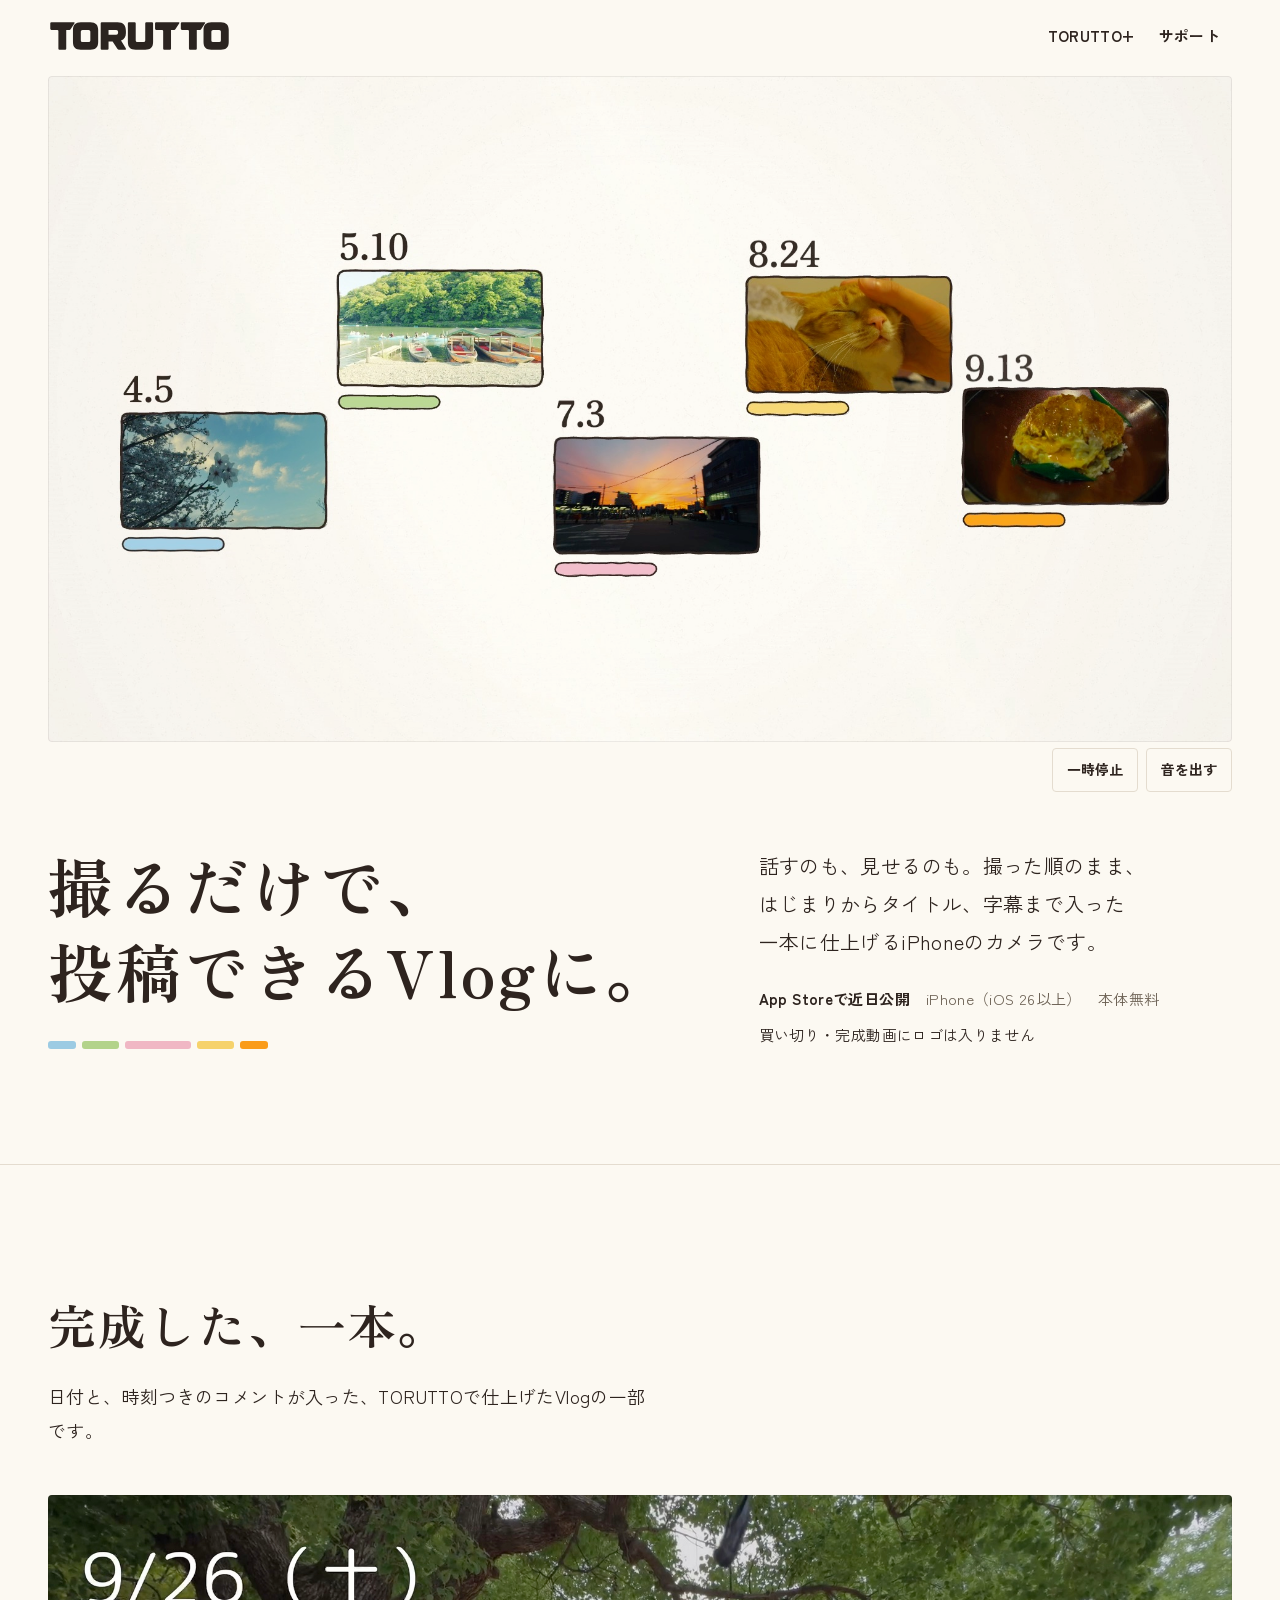
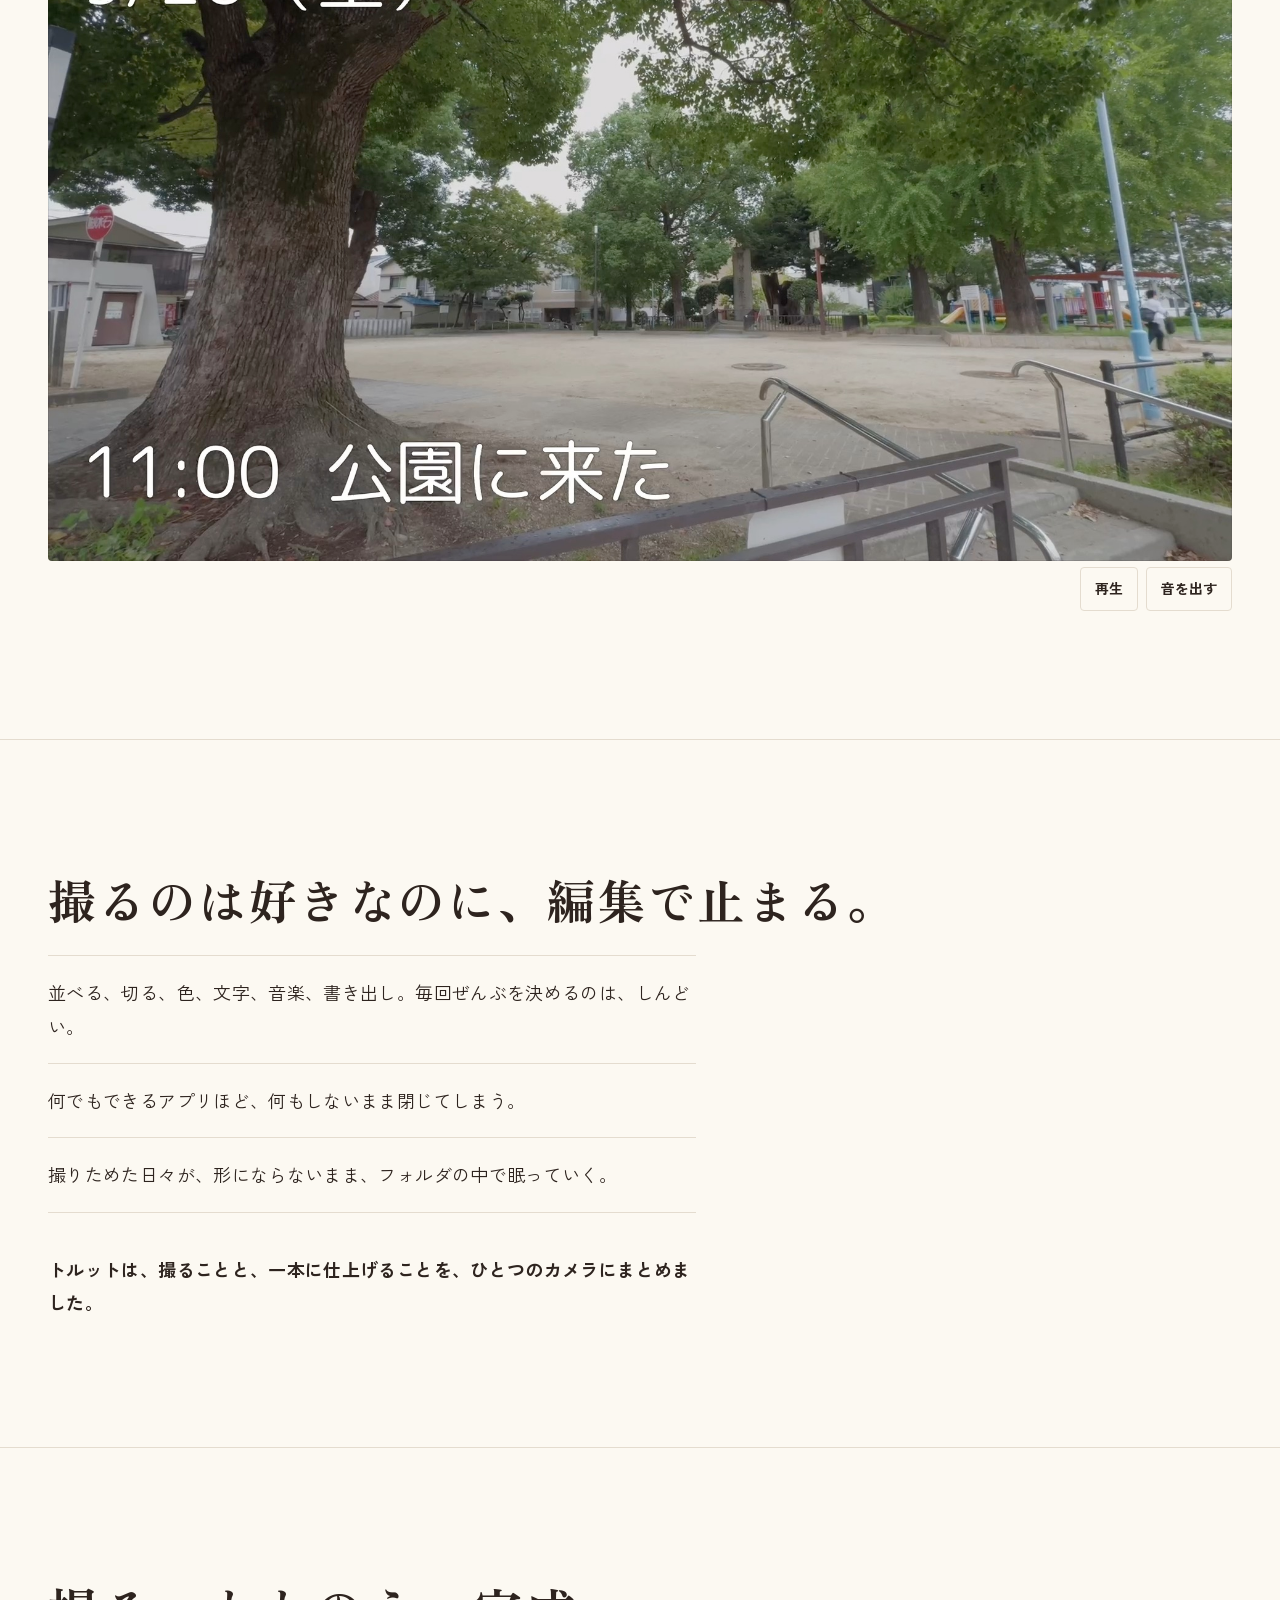
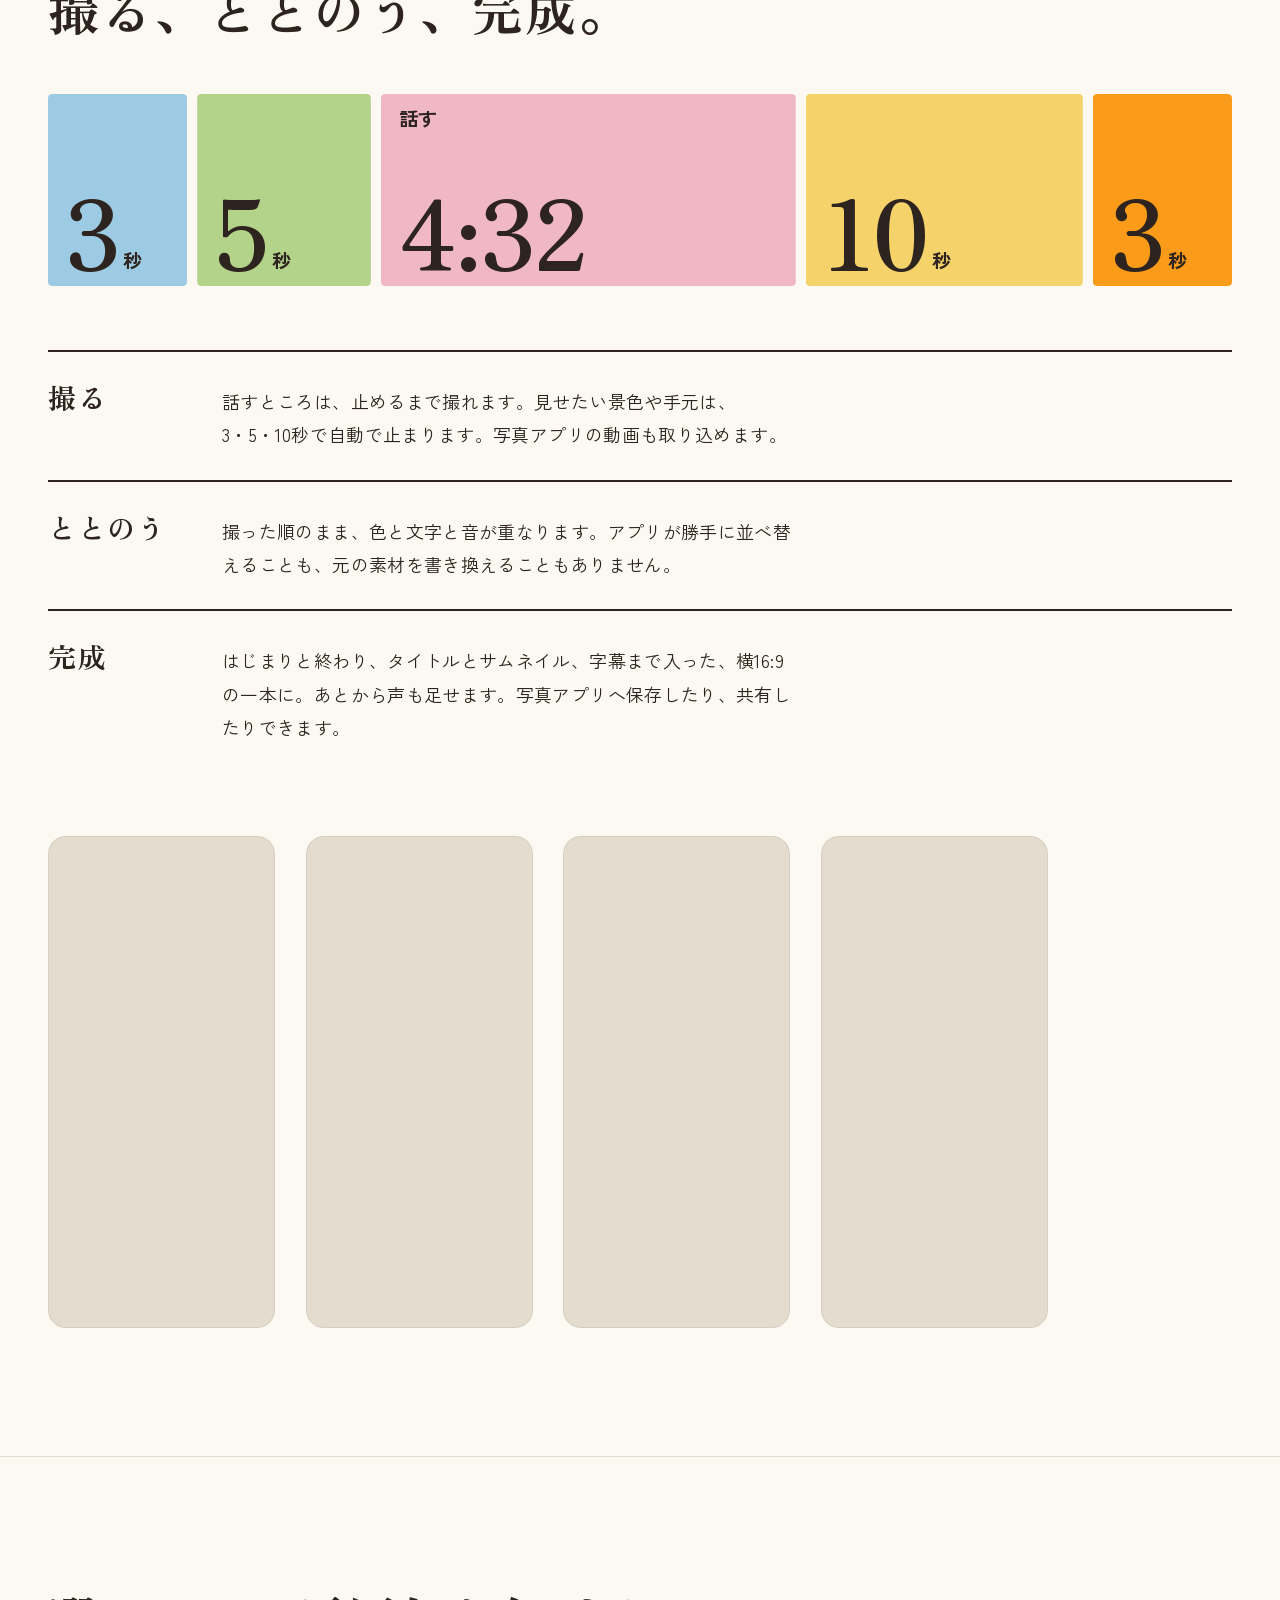
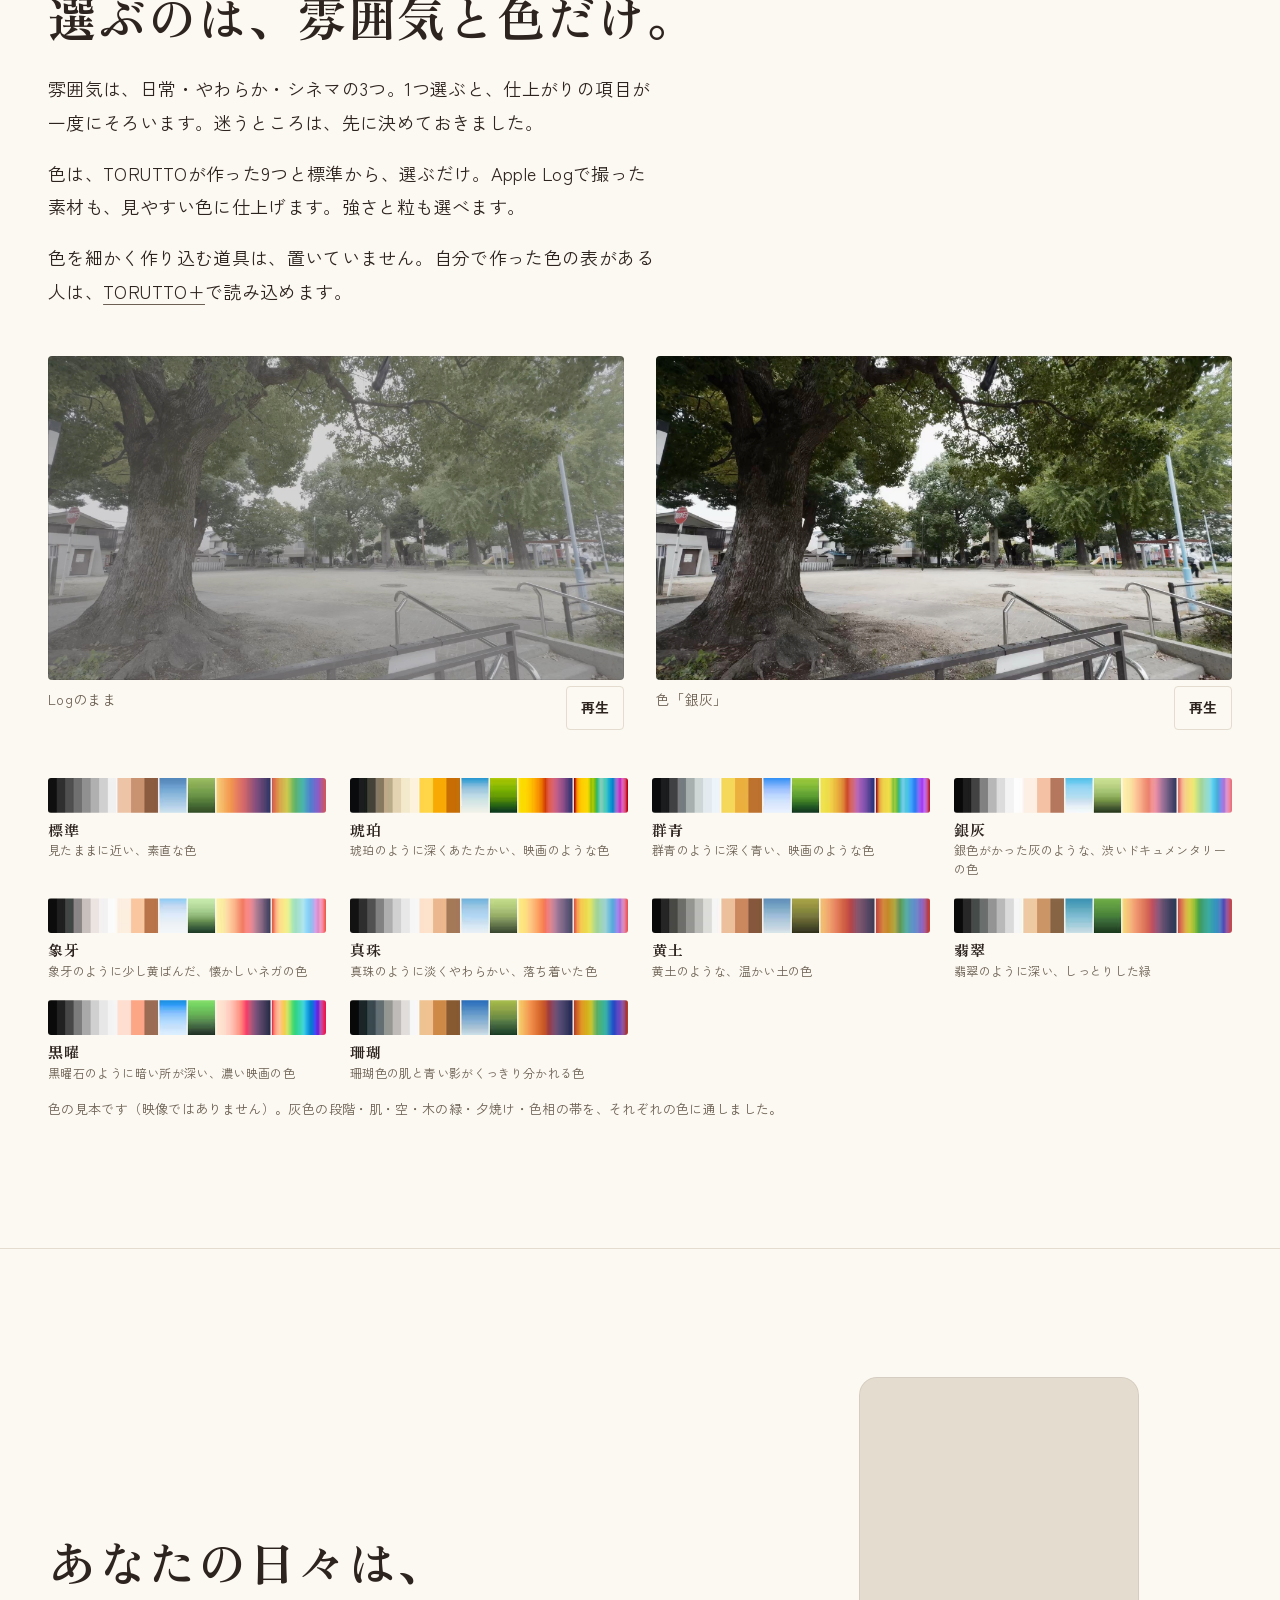
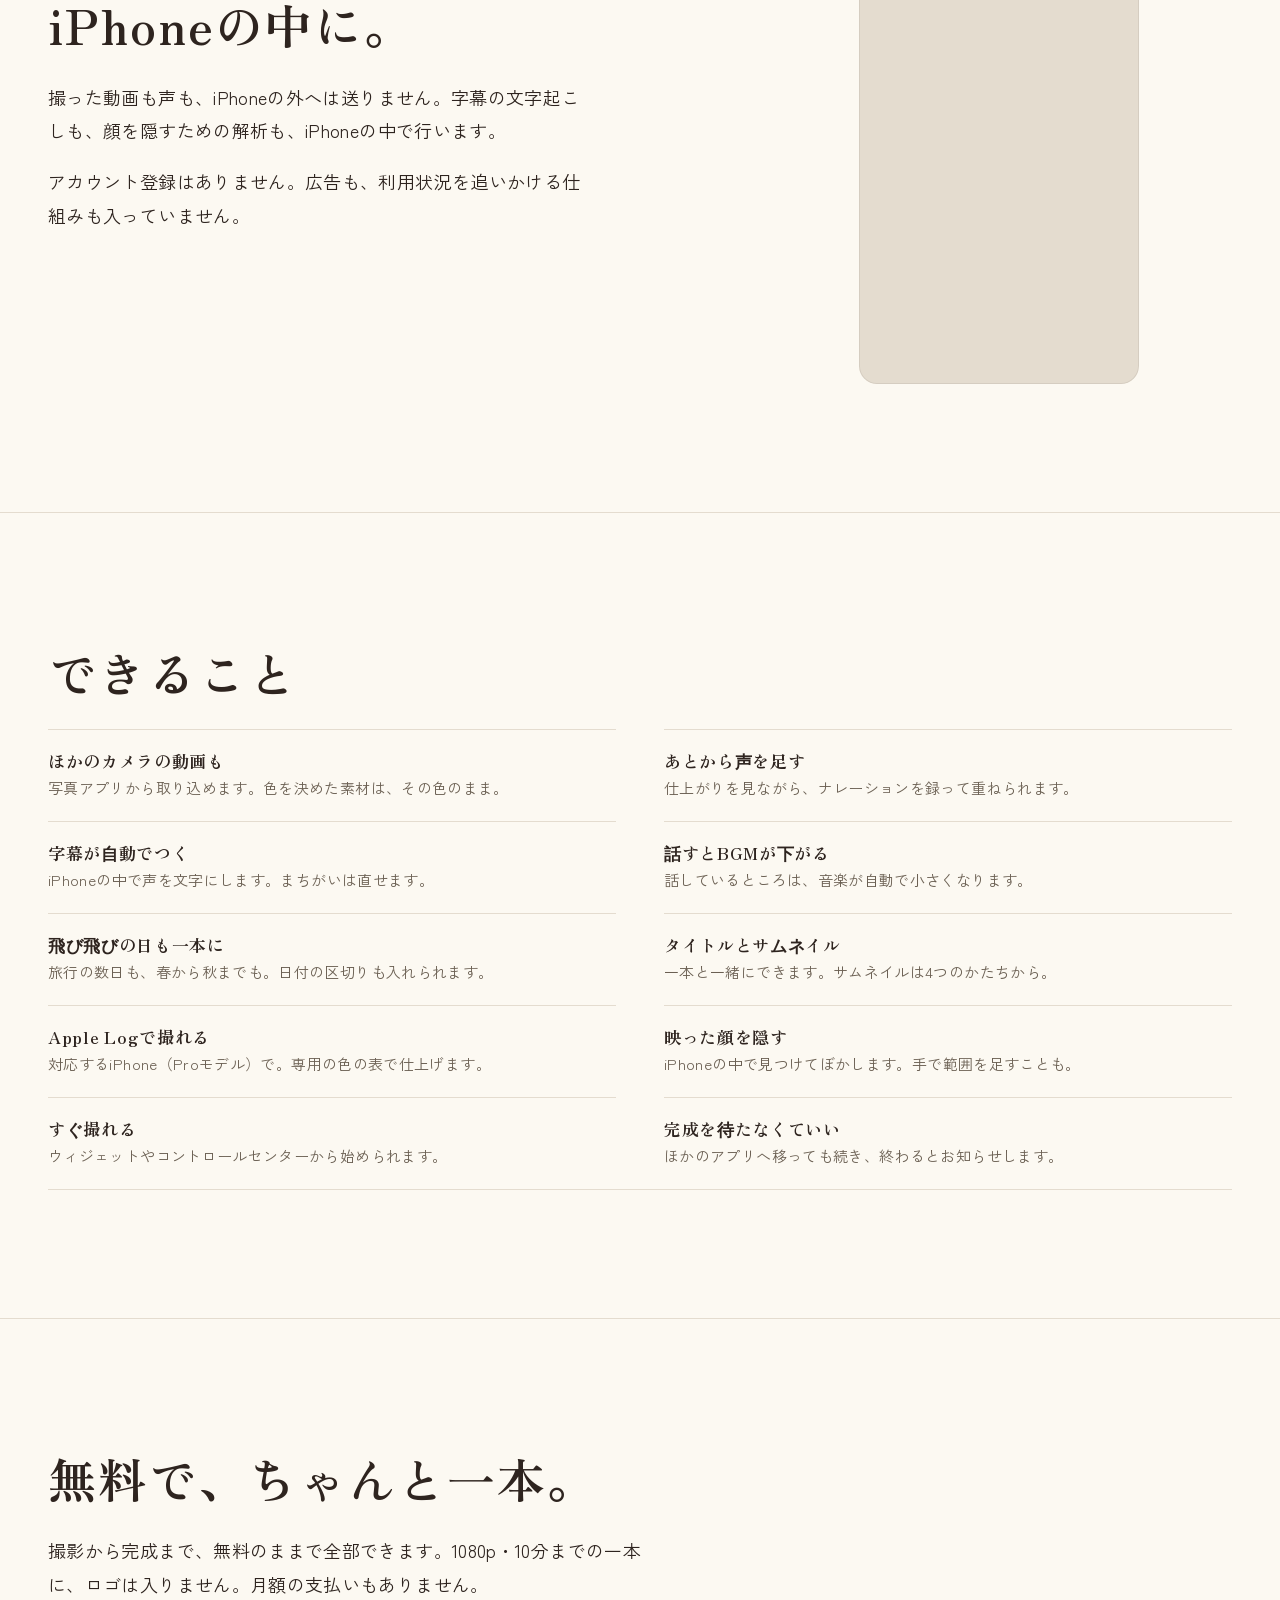
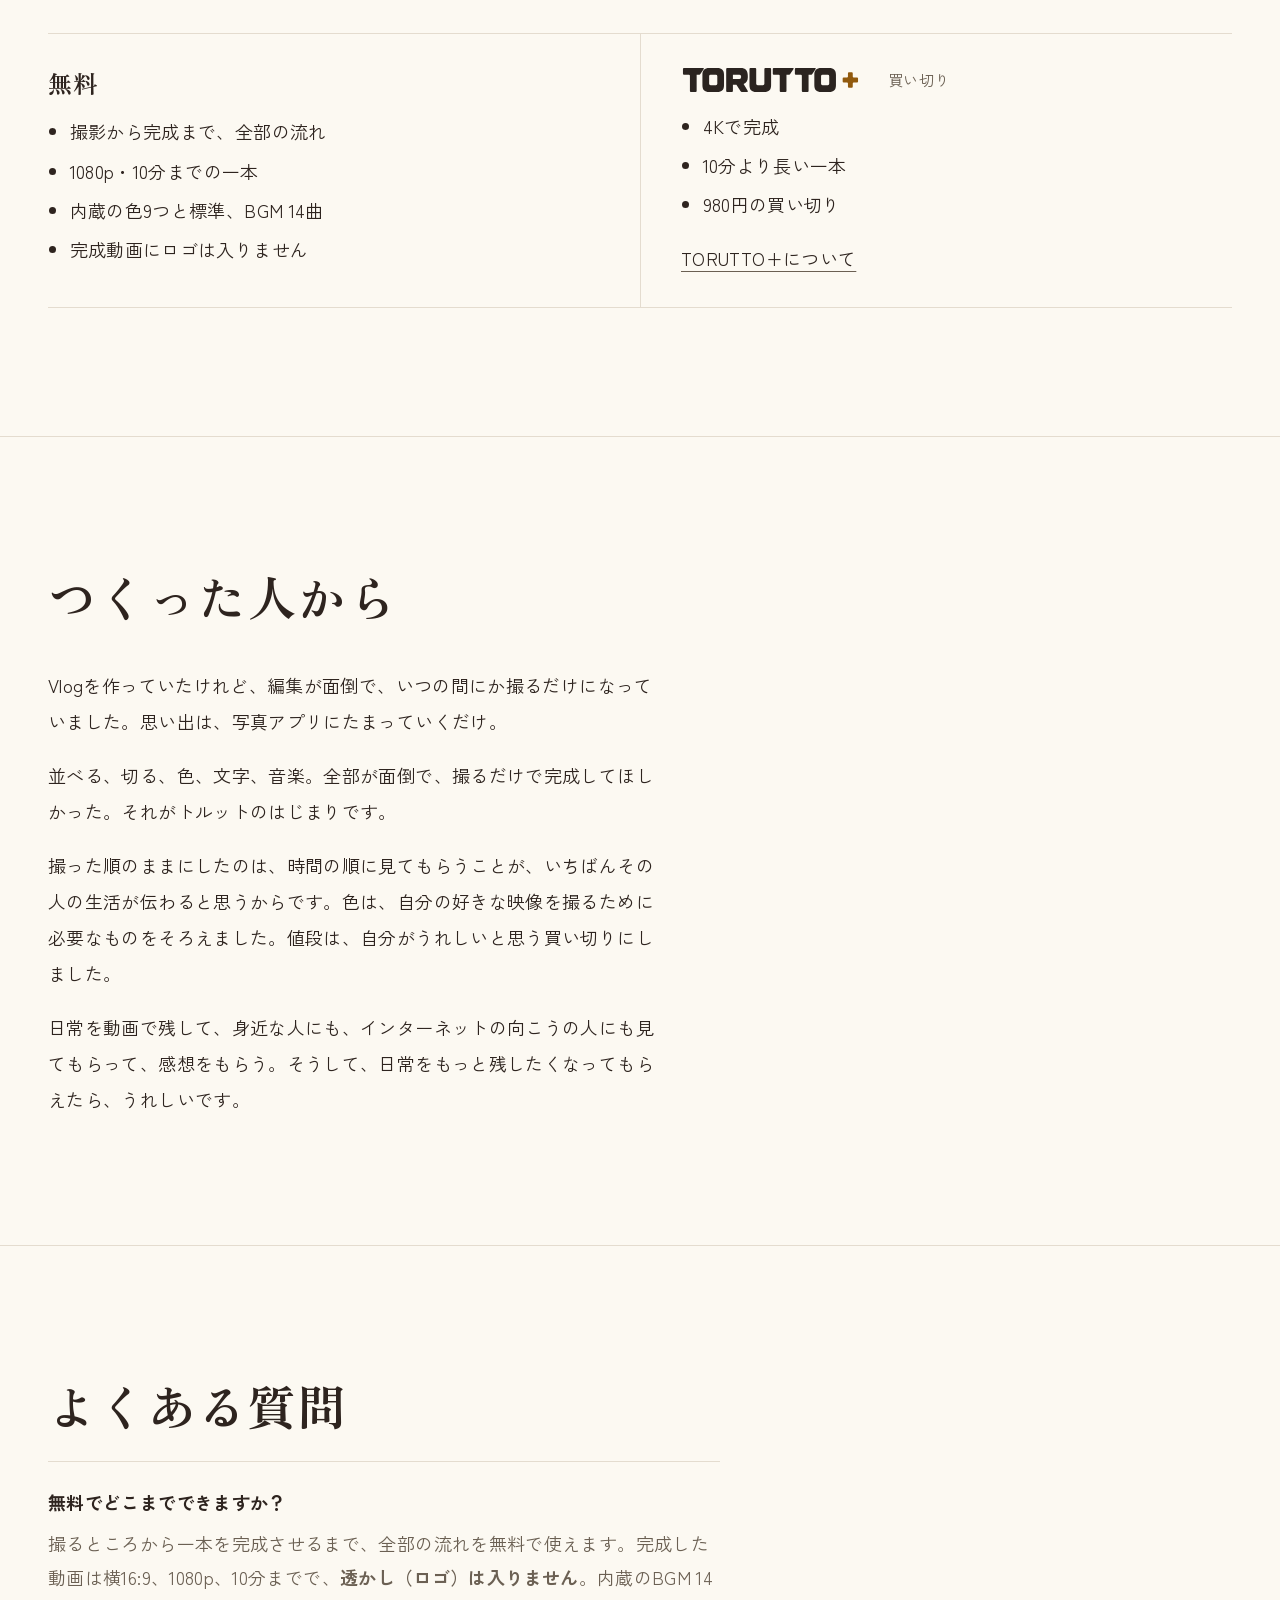
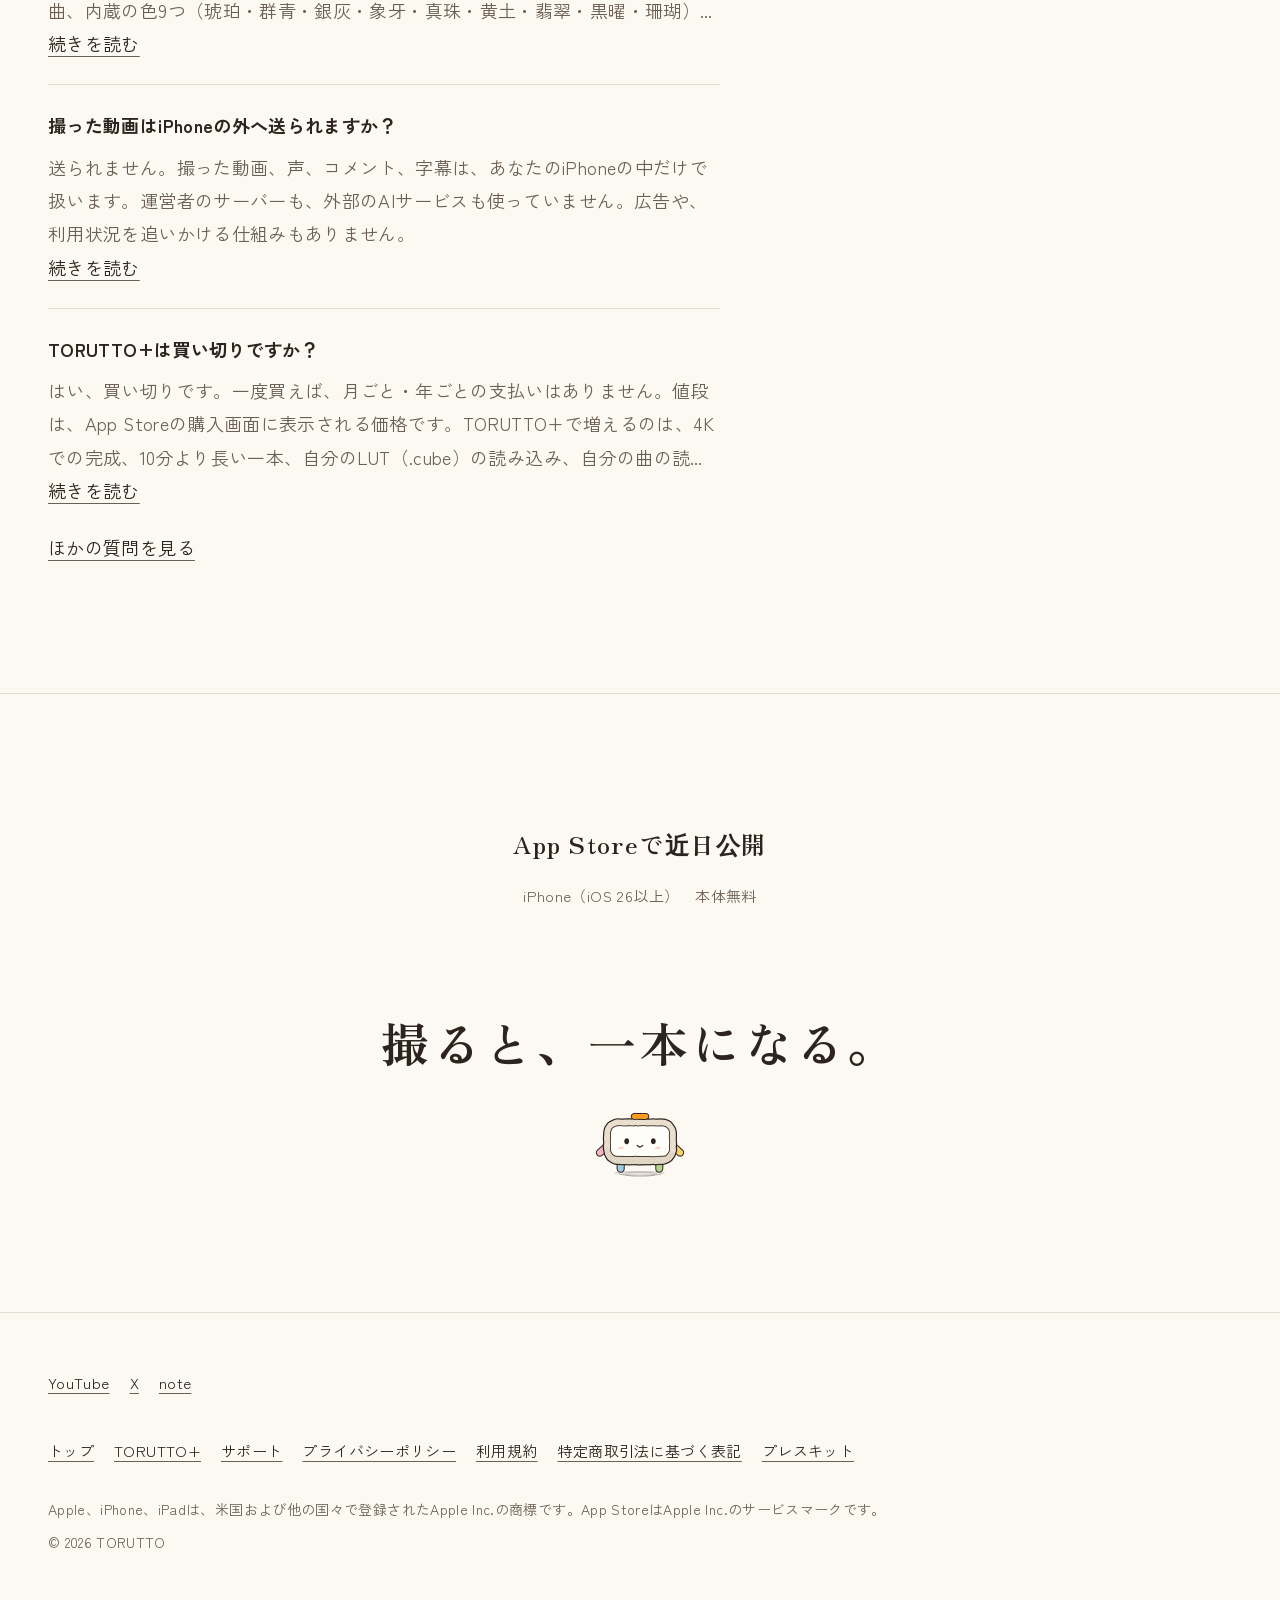
==== commit 53d4ce2b: "Use approved TORUTTO wordmark across website and press assets" ====
--- a/index.html
+++ b/index.html
@@ -26,14 +26,14 @@
 <link rel="apple-touch-icon" href="apple-touch-icon.png">
 <link rel="preload" href="fonts/ZenKakuGothicNew-Regular.woff2" as="font" type="font/woff2" crossorigin>
 <link rel="preload" href="fonts/ZenOldMincho-Bold.woff2" as="font" type="font/woff2" crossorigin>
-<link rel="stylesheet" href="assets/site.css?v=dab5d7c7">
+<link rel="stylesheet" href="assets/site.css?v=53601be6">
 <script>(function(d){if(!window.TORUTTO_STILL&&'IntersectionObserver' in window&&!(window.matchMedia&&matchMedia('(prefers-reduced-motion: reduce)').matches))d.className+=' js';})(document.documentElement)</script>
 </head>
 <body>
 <a class="skip-link" href="#main">本文へ移動</a>
 <header class="site-header">
   <div class="wrap">
-    <a class="brand" href="./" aria-current="page"><span class="brand-icon"><img src="assets/mark.svg" width="32" height="32" alt=""></span><span class="brand-name">TORUTTO</span></a>
+    <a class="brand" href="./" aria-current="page"><img class="brand-wordmark" src="assets/wordmark.svg" width="1306" height="232" alt="TORUTTO"></a>
     <nav class="site-nav" aria-label="おもな案内">
       <ul>
         <li><a href="plus/">TORUTTO+</a></li>
@@ -193,7 +193,7 @@
         </ul>
       </div>
       <div class="plan">
-        <h3>TORUTTO+<span class="plan-kind">買い切り</span></h3>
+        <h3 class="plan-brand"><img src="assets/wordmark-plus.svg" width="1490" height="232" alt="TORUTTO+"><span class="plan-kind">買い切り</span></h3>
         <ul>
           <li>4Kで完成</li>
           <li>10分より長い一本</li>
--- a/assets/site.css
+++ b/assets/site.css
@@ -169,13 +169,11 @@
   min-height: 44px;
   text-decoration: none;
 }
-.brand-icon img { width: 32px; height: 32px; border-radius: 7px; }
-.brand-name {
-  font-family: var(--font-display);
-  font-weight: 700;
-  font-size: 1.0625rem;
-  letter-spacing: 0.14em;
-}
+.download-grid.icon-download { grid-template-columns: 1fr; max-width: 240px; margin-bottom: 32px; }
+.brand-wordmark { display: block; width: 156.72px; height: auto; }
+.wordmark-heading img { display: block; width: min(100%, 357.6px); height: auto; }
+.plan-brand { display: flex; flex-wrap: wrap; align-items: center; gap: 16px; }
+.plan-brand img { display: block; width: 178.8px; height: auto; }
 .site-nav { display: flex; align-items: center; gap: 8px; }
 .site-nav ul {
   display: flex;
@@ -211,13 +209,11 @@
 .brand-name,
 .site-nav a { white-space: nowrap; }
 @media (min-width: 720px) {
-  .brand-icon img { width: 36px; height: 36px; border-radius: 8px; }
-  .brand-name { font-size: 1.25rem; }
+  .brand-wordmark { width: 182.84px; }
   .site-nav a { padding-inline: 12px; font-size: 0.9375rem; }
 }
 @media (max-width: 380px) {
   .brand { gap: 8px; }
-  .brand-name { letter-spacing: 0.1em; }
   .site-nav a { padding-inline: 6px; }
 }
 
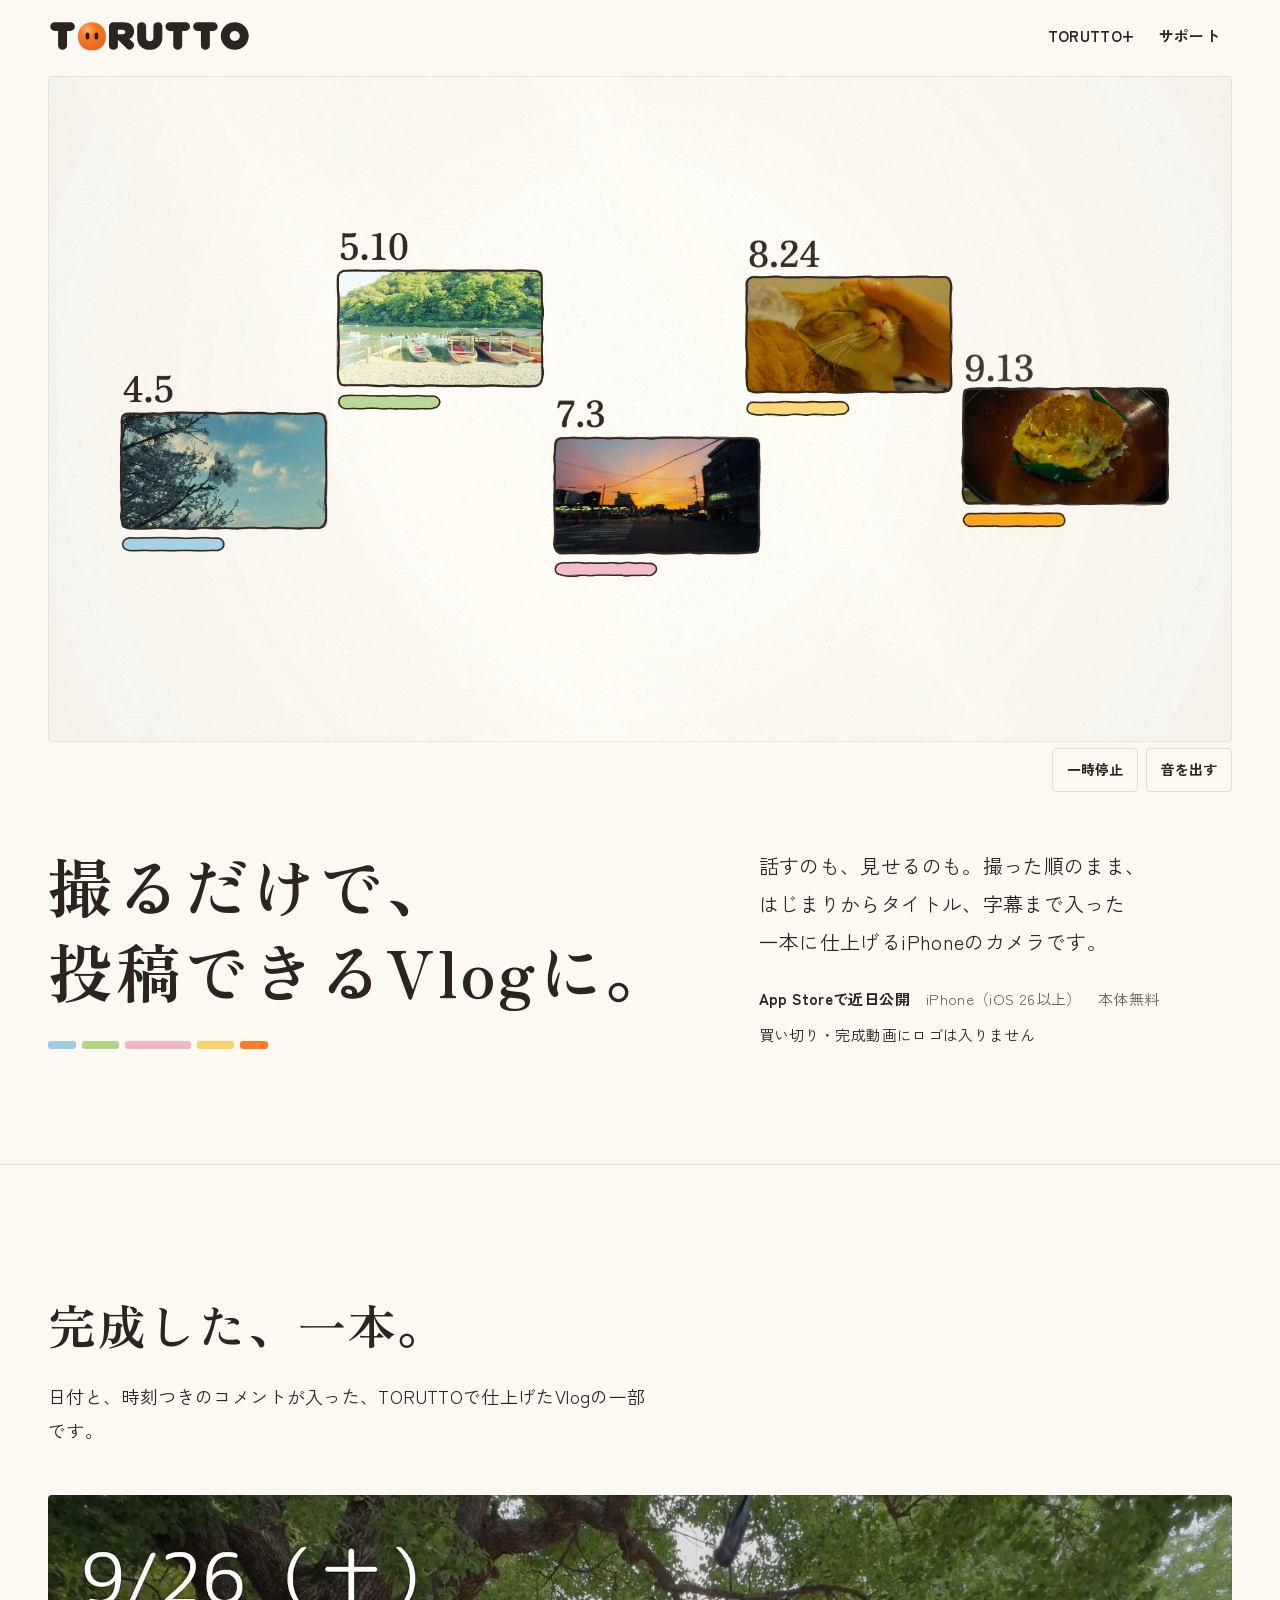
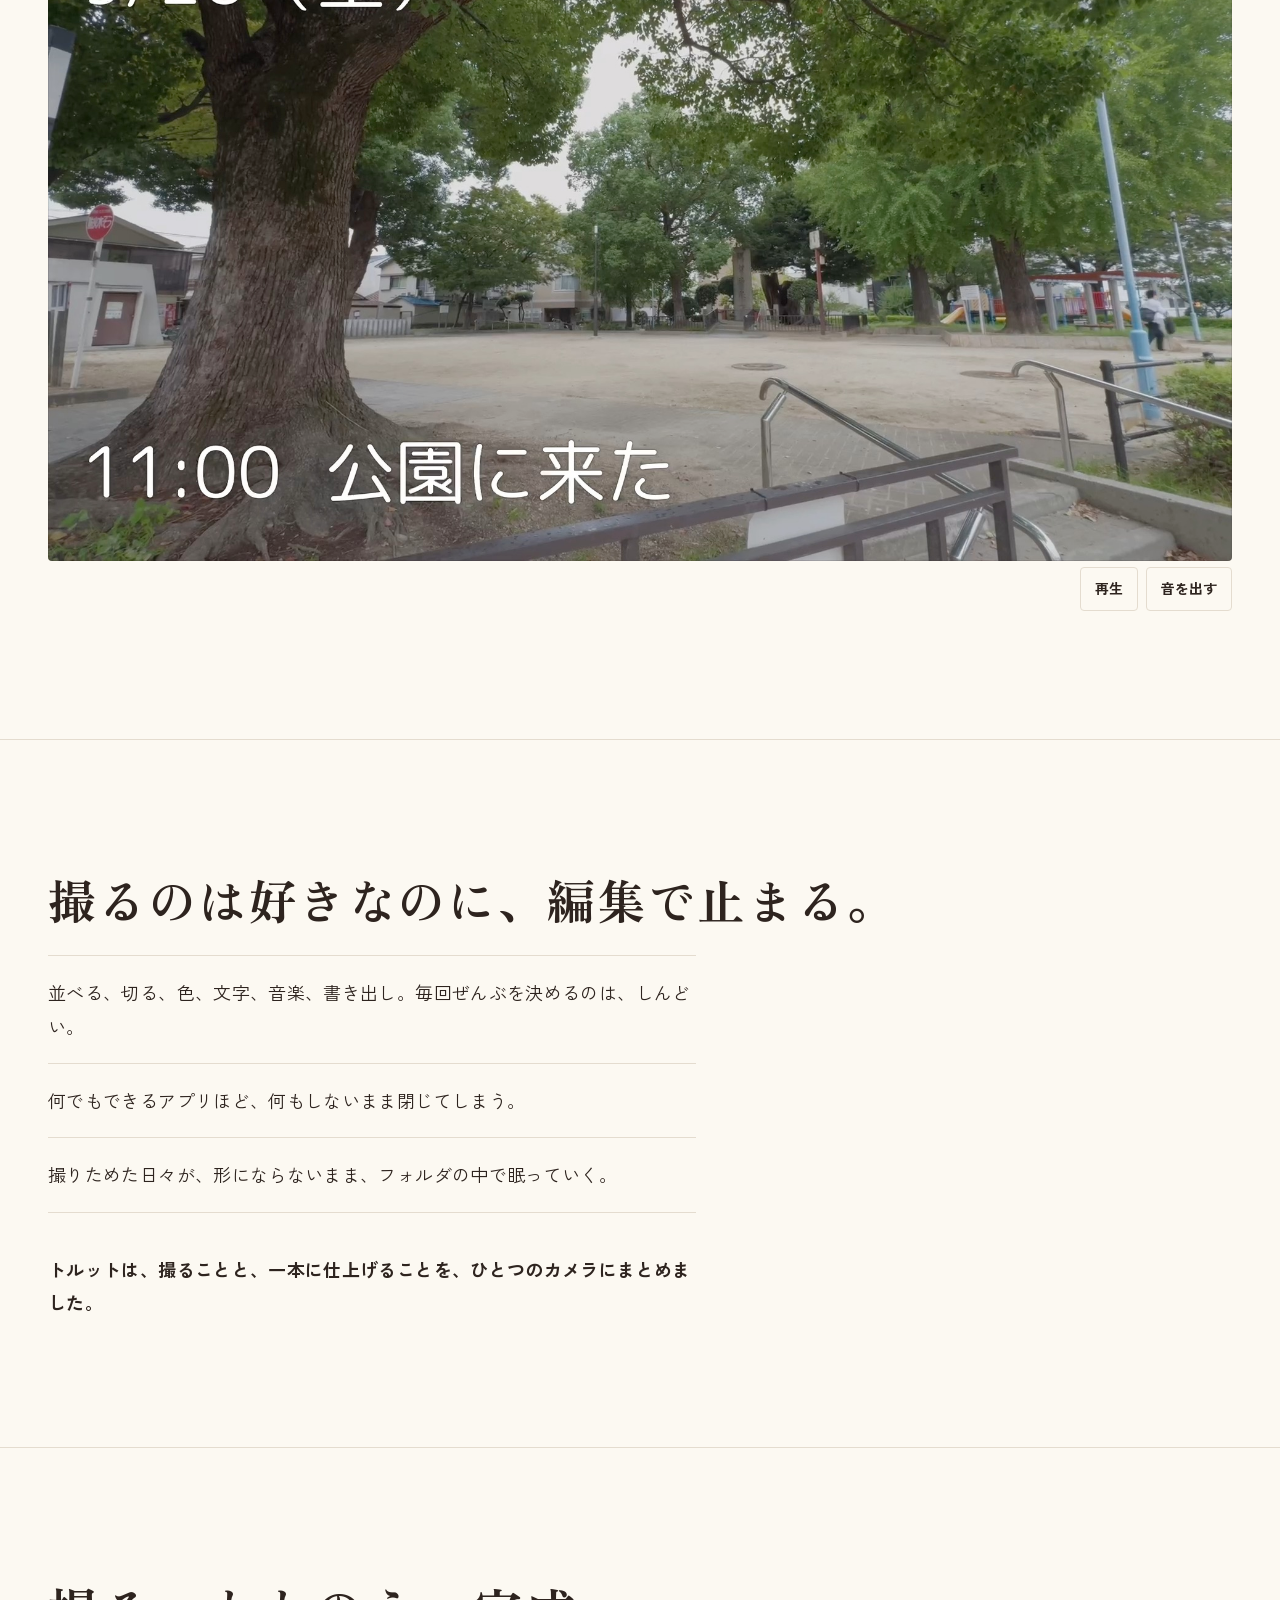
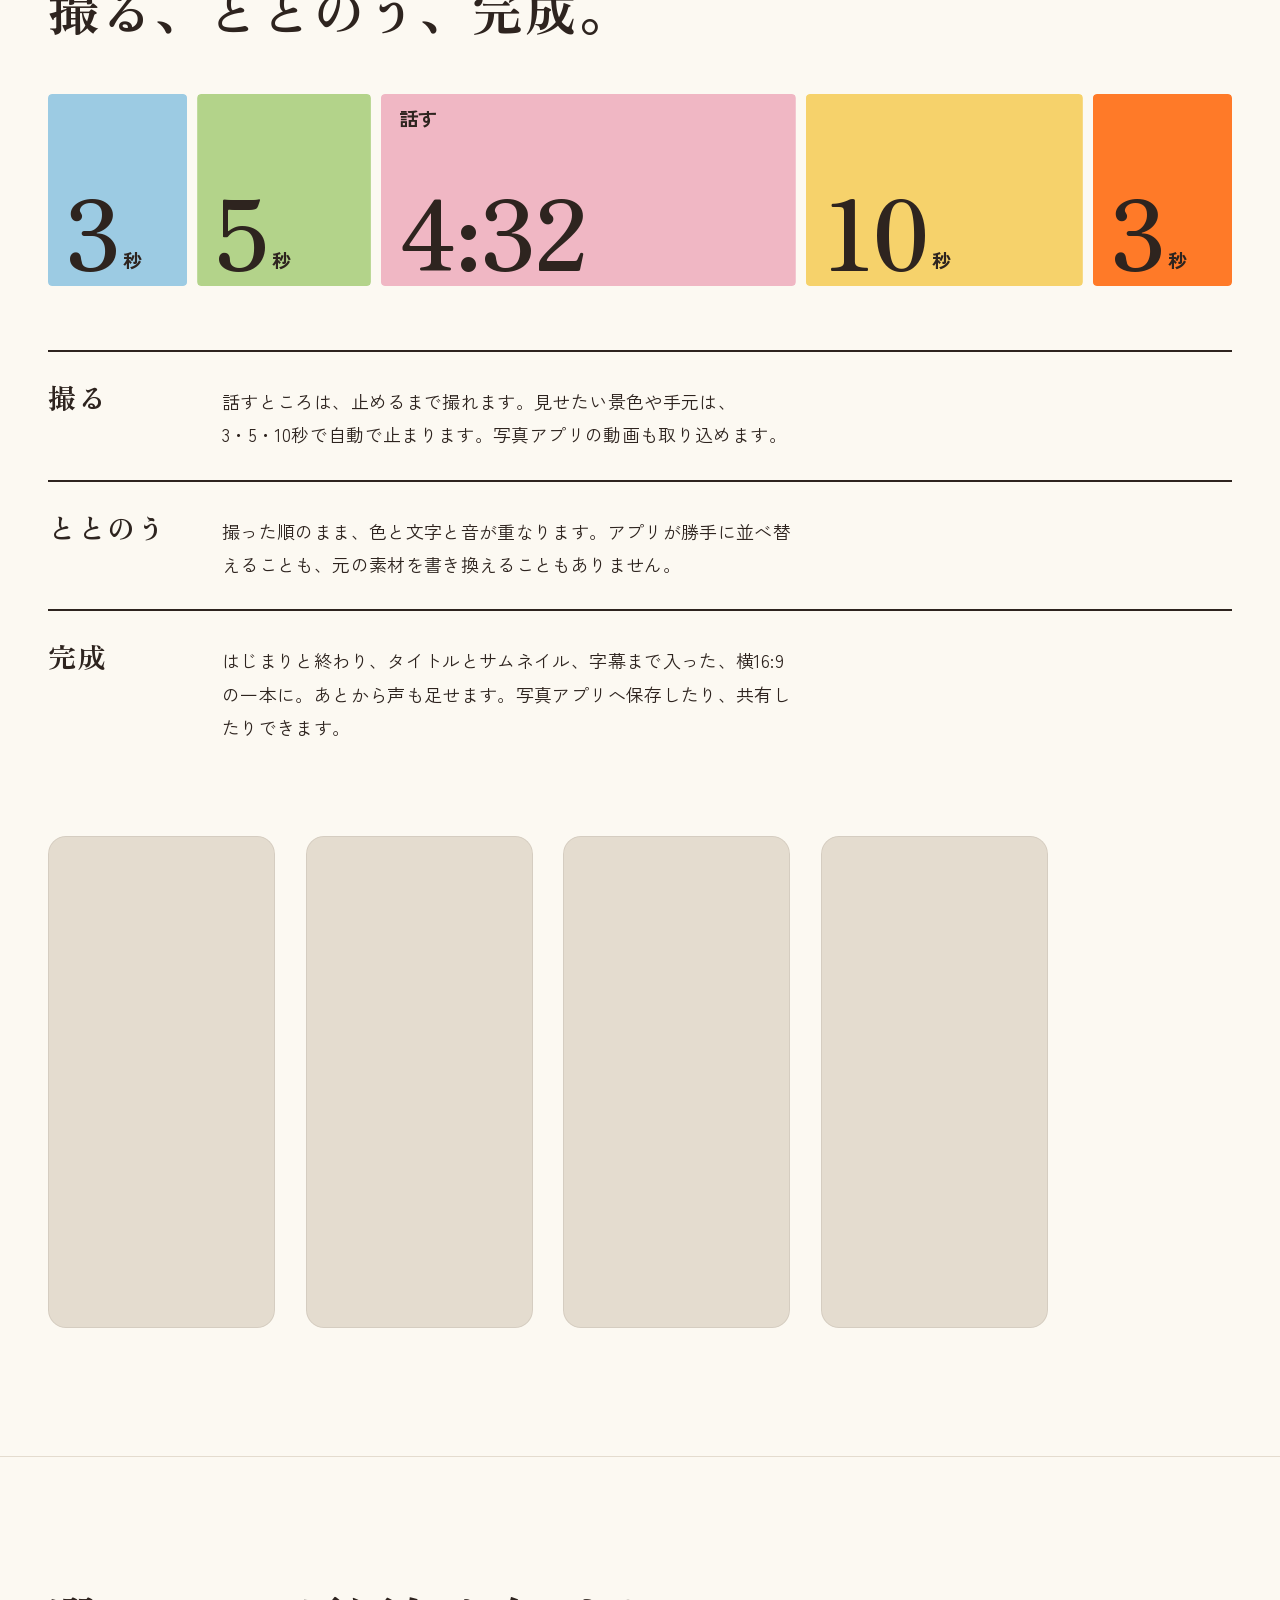
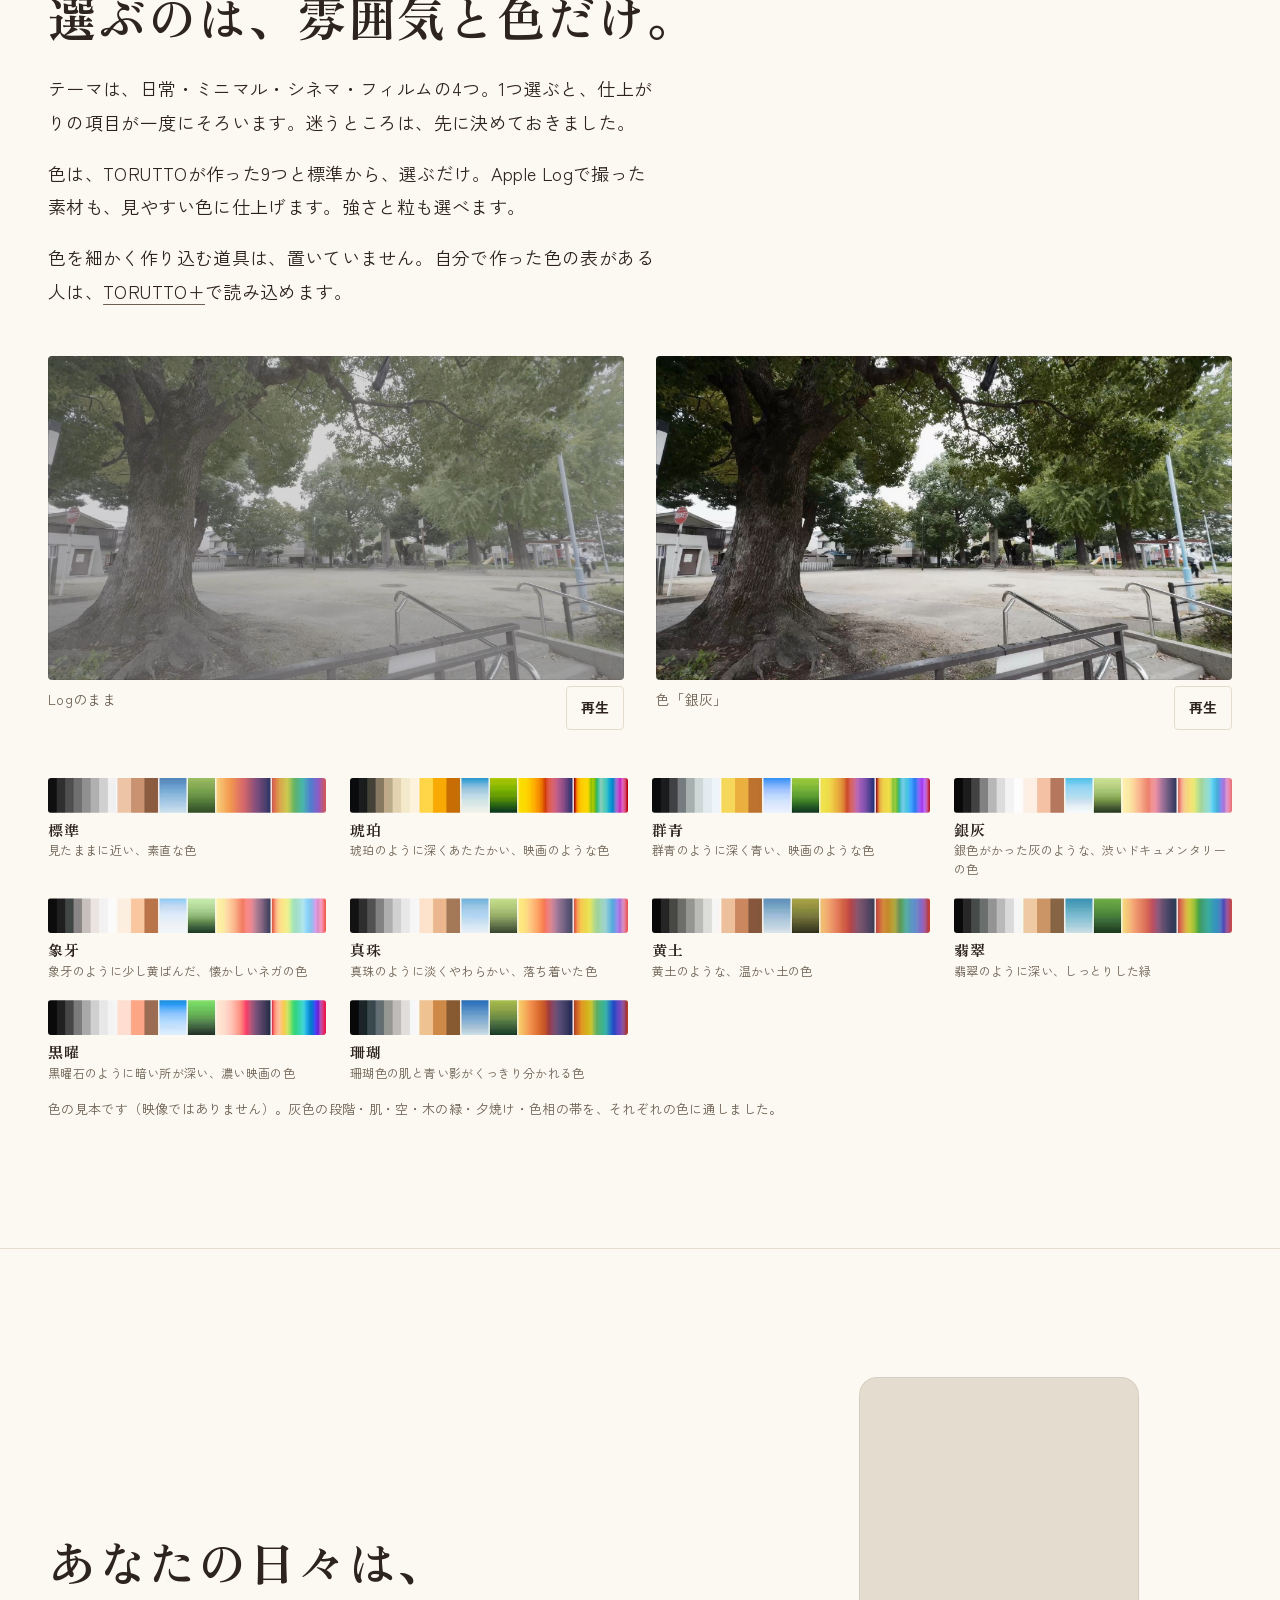
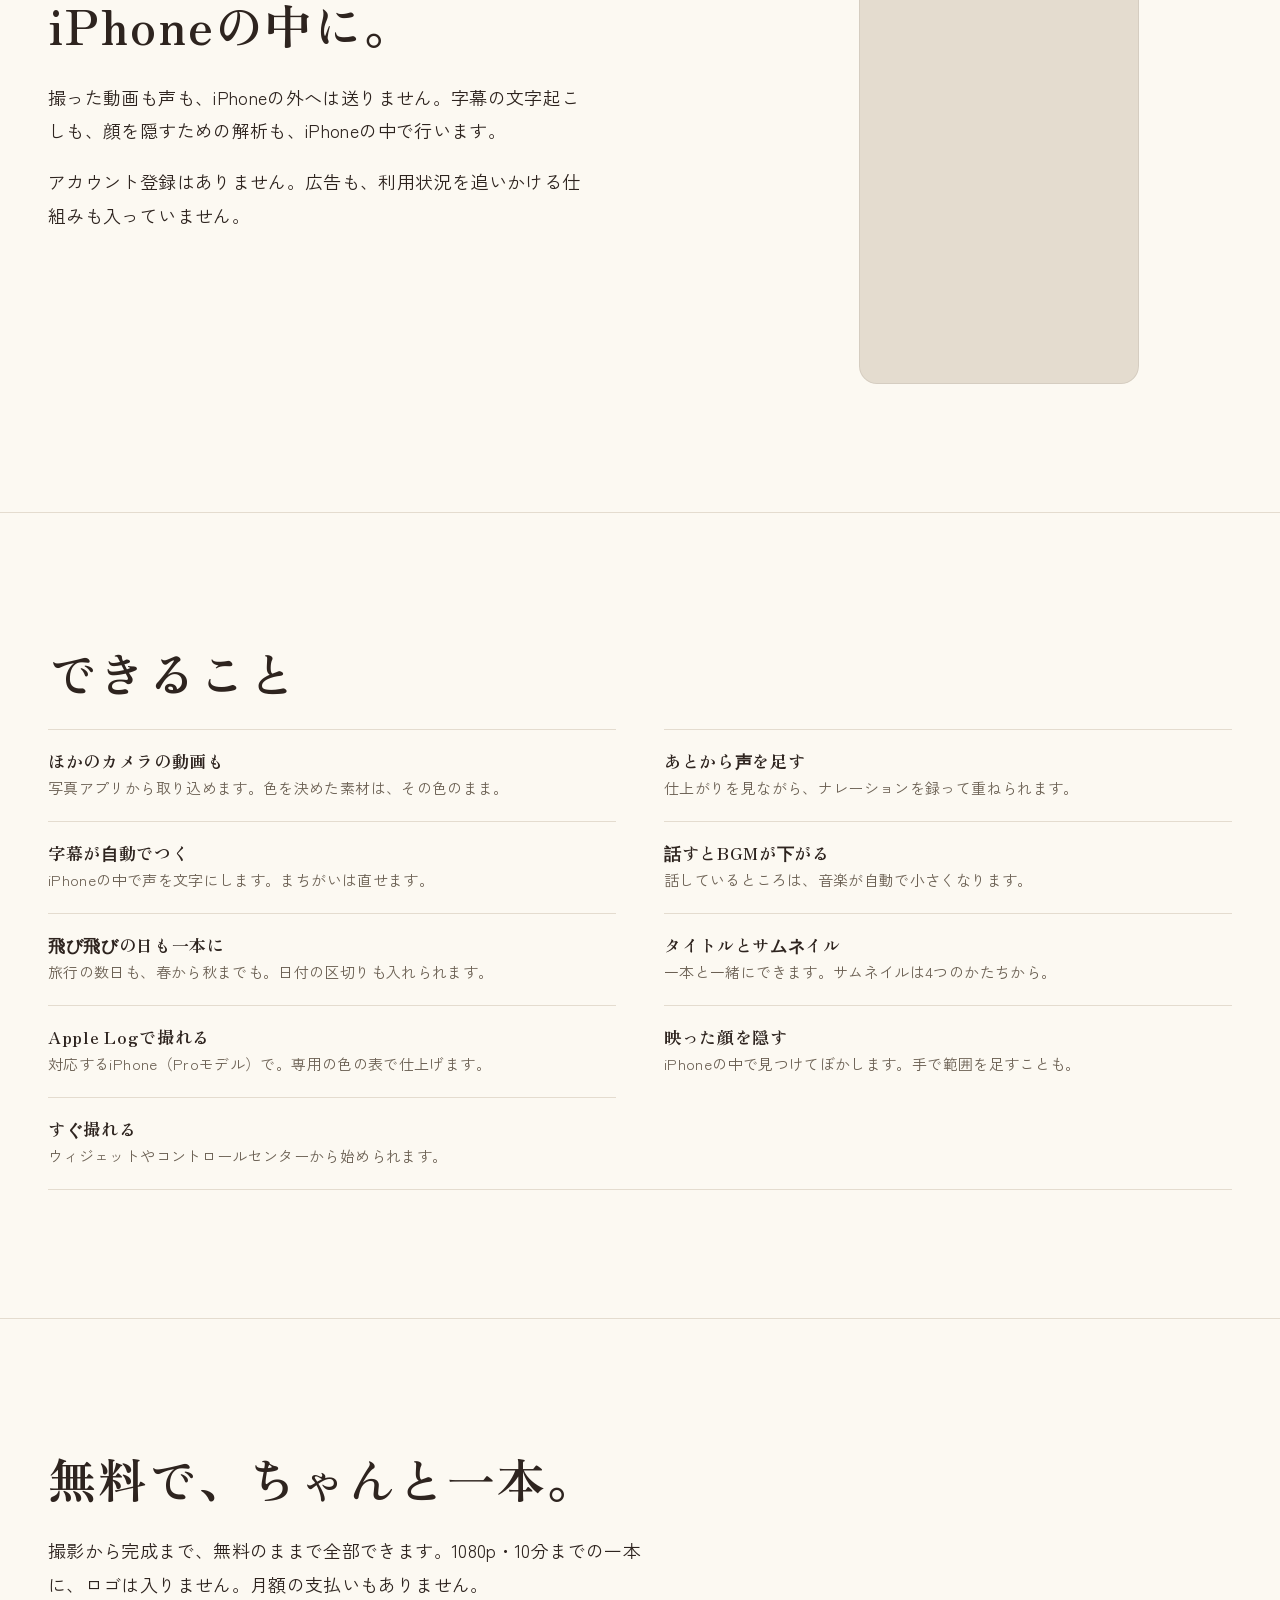
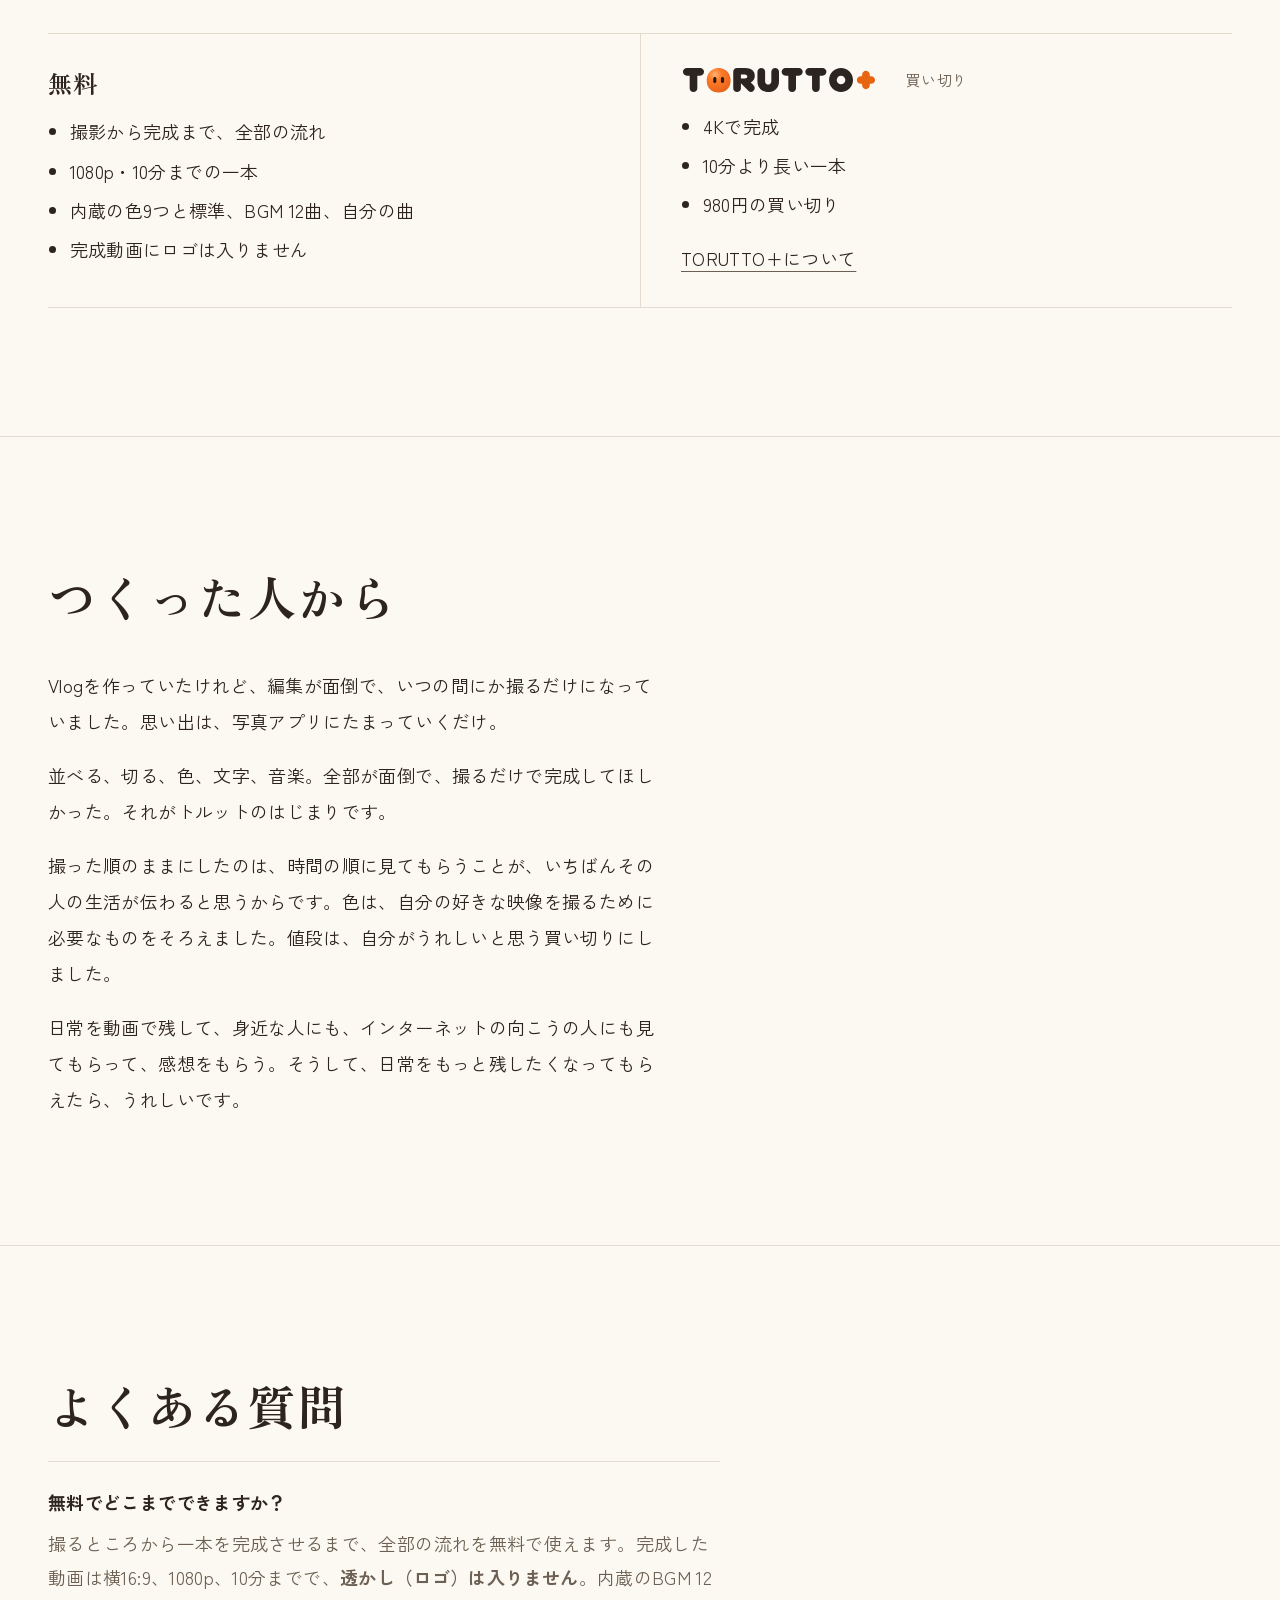
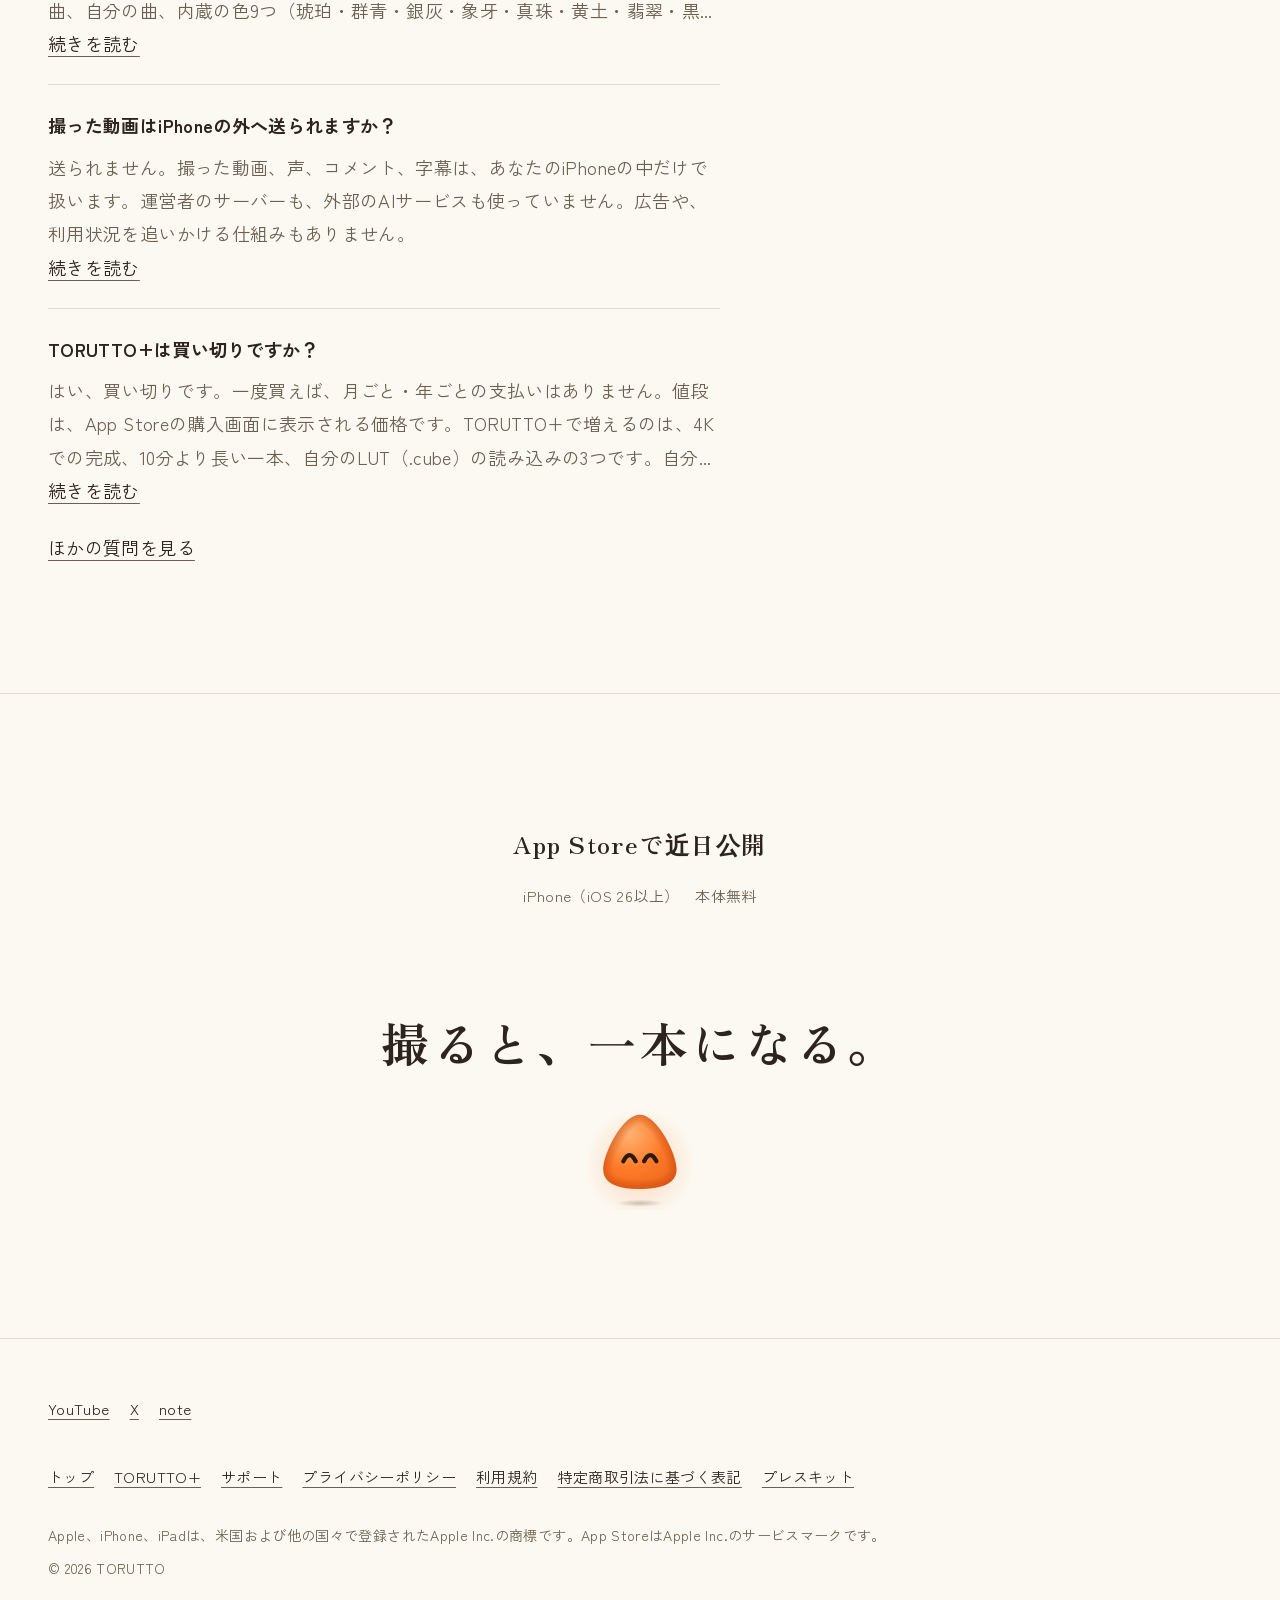
==== commit 444f669e: "Publish site 2026-10-24" ====
--- a/index.html
+++ b/index.html
@@ -26,14 +26,14 @@
 <link rel="apple-touch-icon" href="apple-touch-icon.png">
 <link rel="preload" href="fonts/ZenKakuGothicNew-Regular.woff2" as="font" type="font/woff2" crossorigin>
 <link rel="preload" href="fonts/ZenOldMincho-Bold.woff2" as="font" type="font/woff2" crossorigin>
-<link rel="stylesheet" href="assets/site.css?v=53601be6">
+<link rel="stylesheet" href="assets/site.css?v=932fe6df">
 <script>(function(d){if(!window.TORUTTO_STILL&&'IntersectionObserver' in window&&!(window.matchMedia&&matchMedia('(prefers-reduced-motion: reduce)').matches))d.className+=' js';})(document.documentElement)</script>
 </head>
 <body>
 <a class="skip-link" href="#main">本文へ移動</a>
 <header class="site-header">
   <div class="wrap">
-    <a class="brand" href="./" aria-current="page"><img class="brand-wordmark" src="assets/wordmark.svg" width="1306" height="232" alt="TORUTTO"></a>
+    <a class="brand" href="./" aria-current="page"><img class="brand-wordmark" src="assets/wordmark.svg" width="1452" height="232" alt="TORUTTO"></a>
     <nav class="site-nav" aria-label="おもな案内">
       <ul>
         <li><a href="plus/">TORUTTO+</a></li>
@@ -124,7 +124,7 @@
   <div class="wrap">
     <h2 id="looks-title" data-rv="title"><span class="rv-ln"><span>選ぶのは、</span></span><span class="rv-ln"><span>雰囲気と色だけ。</span></span></h2>
     <div class="looks-body">
-      <p>雰囲気は、日常・やわらか・シネマの3つ。1つ選ぶと、仕上がりの項目が一度にそろいます。迷うところは、先に決めておきました。</p>
+      <p>テーマは、日常・ミニマル・シネマ・フィルムの4つ。1つ選ぶと、仕上がりの項目が一度にそろいます。迷うところは、先に決めておきました。</p>
       <p>色は、TORUTTOが作った9つと標準から、選ぶだけ。<span class="nowrap">Apple Log</span>で撮った素材も、見やすい色に仕上げます。強さと粒も選べます。</p>
       <p>色を細かく作り込む道具は、置いていません。自分で作った色の表がある人は、<a href="plus/">TORUTTO+</a>で読み込めます。</p>
     </div>
@@ -173,7 +173,6 @@
       <div><dt><span class="nowrap">Apple Log</span>で撮れる</dt><dd>対応するiPhone（Proモデル）で。専用の色の表で仕上げます。</dd></div>
       <div><dt>映った顔を隠す</dt><dd>iPhoneの中で見つけてぼかします。手で範囲を足すことも。</dd></div>
       <div><dt>すぐ撮れる</dt><dd>ウィジェットやコントロールセンターから始められます。</dd></div>
-      <div><dt>完成を待たなくていい</dt><dd>ほかのアプリへ移っても続き、終わるとお知らせします。</dd></div>
     </dl>
   </div>
 </section>
@@ -188,12 +187,12 @@
         <ul>
           <li>撮影から完成まで、全部の流れ</li>
           <li>1080p・10分までの一本</li>
-          <li>内蔵の色9つと標準、BGM 14曲</li>
+          <li>内蔵の色9つと標準、BGM 12曲、自分の曲</li>
           <li>完成動画にロゴは入りません</li>
         </ul>
       </div>
       <div class="plan">
-        <h3 class="plan-brand"><img src="assets/wordmark-plus.svg" width="1490" height="232" alt="TORUTTO+"><span class="plan-kind">買い切り</span></h3>
+        <h3 class="plan-brand"><img src="assets/wordmark-plus.svg" width="1636" height="232" alt="TORUTTO+"><span class="plan-kind">買い切り</span></h3>
         <ul>
           <li>4Kで完成</li>
           <li>10分より長い一本</li>
@@ -221,7 +220,7 @@
 <section class="section faq-excerpt" aria-labelledby="faq-title">
   <div class="wrap">
     <h2 id="faq-title" data-rv="title"><span class="rv-ln"><span>よくある質問</span></span></h2>
-    <dl class="qa-list"><dt>無料でどこまでできますか？</dt><dd><span class="qa-a">撮るところから一本を完成させるまで、全部の流れを無料で使えます。完成した動画は横16:9、1080p、10分までで、<strong>透かし（ロゴ）は入りません</strong>。内蔵のBGM 14曲、内蔵の色9つ（琥珀・群青・銀灰・象牙・真珠・黄土・翡翠・黒曜・珊瑚）と標準、雰囲気3つ（日常・やわらか・シネマ）、字幕、顔を隠す機能、あとから声を足す機能、まとめVlogも無料です。</span> <a href="support/#q-2">続きを読む<span class="visually-hidden">（無料でどこまでできますか？）</span></a></dd><dt>撮った動画はiPhoneの外へ送られますか？</dt><dd><span class="qa-a">送られません。撮った動画、声、コメント、字幕は、あなたのiPhoneの中だけで扱います。運営者のサーバーも、外部のAIサービスも使っていません。広告や、利用状況を追いかける仕組みもありません。</span> <a href="support/#q-21">続きを読む<span class="visually-hidden">（撮った動画はiPhoneの外へ送られますか？）</span></a></dd><dt>TORUTTO+は買い切りですか？</dt><dd><span class="qa-a">はい、買い切りです。一度買えば、月ごと・年ごとの支払いはありません。値段は、App Storeの購入画面に表示される価格です。TORUTTO+で増えるのは、4Kでの完成、10分より長い一本、自分のLUT（.cube）の読み込み、自分の曲の読み込みの4つです。</span> <a href="support/#q-17">続きを読む<span class="visually-hidden">（TORUTTO+は買い切りですか？）</span></a></dd></dl>
+    <dl class="qa-list"><dt>無料でどこまでできますか？</dt><dd><span class="qa-a">撮るところから一本を完成させるまで、全部の流れを無料で使えます。完成した動画は横16:9、1080p、10分までで、<strong>透かし（ロゴ）は入りません</strong>。内蔵のBGM 12曲、自分の曲、内蔵の色9つ（琥珀・群青・銀灰・象牙・真珠・黄土・翡翠・黒曜・珊瑚）と標準、テーマ4つ（日常・ミニマル・シネマ・フィルム）、字幕、顔を隠す機能、あとから声を足す機能、まとめVlogも無料です。</span> <a href="support/#q-2">続きを読む<span class="visually-hidden">（無料でどこまでできますか？）</span></a></dd><dt>撮った動画はiPhoneの外へ送られますか？</dt><dd><span class="qa-a">送られません。撮った動画、声、コメント、字幕は、あなたのiPhoneの中だけで扱います。運営者のサーバーも、外部のAIサービスも使っていません。広告や、利用状況を追いかける仕組みもありません。</span> <a href="support/#q-23">続きを読む<span class="visually-hidden">（撮った動画はiPhoneの外へ送られますか？）</span></a></dd><dt>TORUTTO+は買い切りですか？</dt><dd><span class="qa-a">はい、買い切りです。一度買えば、月ごと・年ごとの支払いはありません。値段は、App Storeの購入画面に表示される価格です。TORUTTO+で増えるのは、4Kでの完成、10分より長い一本、自分のLUT（.cube）の読み込みの3つです。自分の曲は無料版でも読み込めます。</span> <a href="support/#q-19">続きを読む<span class="visually-hidden">（TORUTTO+は買い切りですか？）</span></a></dd></dl>
     <p class="more-link"><a href="support/">ほかの質問を見る</a></p>
   </div>
 </section>
@@ -230,7 +229,7 @@
   <div class="wrap">
     <div class="store-cta"><p class="store-soon">App Storeで近日公開</p><p class="availability"><span>iPhone（iOS 26以上）</span><span>本体無料</span></p></div>
     <p id="closing-title" class="closing-line mincho">撮ると、一本になる。</p>
-    <span class="torun-spot" style="--torun:104px;--torun-h:78px" aria-hidden="true"><canvas class="torun" width="208" height="156"></canvas></span>
+    <span class="torun-spot" style="--torun:104px" aria-hidden="true"><canvas class="torun" width="208" height="208" data-mood="done"></canvas></span>
   </div>
 </section>
 </main>
@@ -311,589 +310,267 @@
 })();
 </script>
 <script>
-/*!
- * torun.js — トルンの正式な描画（手描きの線）。依存なし・ES5。
- * 正本: docs/design/TORUN_MASCOT.md「姿の決定（2026-09-24）」、使い方と数値: launch/torun/README.md
+/*
+ * トルン（HIKARI、2026-10-24）の描き方。正本は docs/design/TORUN_MASCOT.md と
+ * TORUTTO/App/DesignSystem/HikariFigure.swift。数値はアプリと同じにする（姿・色・動きをずらさない）。
  *
- *   Torun.draw(ctx, opts)      1コマ描く（同じ opts なら同じ絵。背景は透明）
- *   Torun.measure(opts)        描く範囲 {left, top, right, bottom}（x, y からの px）
- *   Torun.mount(canvas, opts)  サイト用: 見えている間だけ線をゆらし、まばたき、押すとぷにっ
- *   Torun.mountAll(selector)   canvas を全部 mount（data-stage / data-face / data-pose を読む）
- *   Torun.blinkAt(t, seed)     動画用の決定的なまばたき（0〜1）。Torun.squashAt(dt) 押してからの潰れ
- *   Torun.geometry(opts)       寸法（体の幅 = 1）。Torun.spec / Torun.colors 寸法と色の表
+ *   Hikari.draw(ctx, side, state)   1辺 side の正方形に体を描く（原点は正方形の左上）
+ *   Hikari.mount(canvas)            canvas に置く（data-mood="done" / data-look="down" を読む）
+ *   Hikari.mountAll(selector)       当てはまる canvas を全部 mount
  *
- * 座標: (x, y) は足元の中央（床の線）。size は大人の体（枠）の幅の px。卵・子も同じ size で描くと大きさがそろう。
+ * mount の動き: 見えているあいだだけ描く。ふだんは呼吸・まばたき・視線。さわると一度だけ潰れ、
+ * 0.8秒以内に3回さわると一回転。data-mood="done" は初めて見えたときに一度だけ跳ねて▶へ傾き、
+ * 目を細めて光る（約3秒でふだんへ戻る）。動きを減らす設定では止まった1コマ。
  */
 (function (root) {
   'use strict';
 
-  // ------------------------------------------------------------------ 色
   var C = {
-    ink: '#2E241F',      // 線・目・口・アイコンの枠
-    body: '#EADFCE',     // 体（枠）のクリーム
-    hatch: '#8C7B67',    // 斜線の影
-    blush: '#E7836E',    // 頬の斜線・開いた口の舌
-    window: '#FFFDF8',   // 窓（無地の紙色）
-    paper: '#FCF9F2',    // 紙（背景に使う側の色。torun.js は背景を塗らない）
-    sky: '#9CCBE3',      // 左足（1番目に撮った）
-    leaf: '#B3D38A',     // 右足（2番目）
-    sakura: '#F0B7C4',   // 左手（3番目）
-    lemon: '#F6D26B',    // 右手（4番目）
-    amber: '#FA9C1A',    // 頭の飾り（5番目＝いま）
-    lens: '#6B5E54'      // 小物（iPhone）のレンズ
+    light: 'rgb(255,179,115)',
+    body: '#FF7A28',
+    deep: 'rgb(227,97,26)',
+    eye: 'rgb(41,26,15)',
+    rim: 'rgba(184,64,10,0.055)'
   };
 
-  // ------------------------------------------------------------------ 寸法（大人の体の幅 = 1）
-  // 第4版 ①清書 を ③ちび へ 1/4 だけ寄せた値。① と ③ の値は README の表を見る。
-  var S = {
-    stage: {
-      egg:   { w: 0.47, h: 0.56 },
-      child: { w: 0.79, h: 0.545, r: 0.19, face: 1.64, legX: 0.245, legK: 0.9 },
-      adult: { w: 1.00, h: 0.61,  r: 0.20, face: 1.95, legX: 0.265, legK: 1.0 }
-    },
-    soft: 1.1,           // 枠のふくらみ（下辺と左右が少し外へ）
-    bezel: 0.155,        // 枠の太さ（体の高さに対して）
-    winR: 0.097,         // 窓の角の丸み
-    th: 0.097,           // 手足のカプセルの太さ（全部同じ）
-    leg: 0.18,           // 足の長さ
-    arm: 0.20,           // 手の長さ
-    head: 0.24,          // 頭の飾りの長さ
-    headTh: 0.84,        // 頭の飾りの太さ（手足の太さに対して）
-    embed: 0.35,         // 手足の付け根を体に埋める量（太さに対して）
-    armX: 0.036, armY: 0.08,   // 手の付け根: 体の横端から内へ / 体の中心から下へ
-    // 線
-    line: 0.0164,        // 輪郭の主線（体）。カプセル ×0.8、窓 ×0.7。最小 2px
-    faint: 0.006,        // 重ね線の太さ。不透明度 0.35、ずらし ±0.0045
-    faintOff: 0.009,
-    jitBody: 0.008,      // 輪郭の点のゆれ幅（体・卵・小物）。±半分
-    jitCap: 0.004,       // 輪郭の点のゆれ幅（カプセル）
-    ptsBody: 96, ptsCap: 64, ptsSmall: 56, ptsCapSmall: 40,
-    fps: 10,             // 線のゆれ: 1秒に10回（floor(t*10)）
-    hatchLw: 0.0067, hatchStep: 0.039, hatchA: 0.45, hatchFrom: 0.2, // 斜線（体の中心から高さ×0.2より下）
-    hatchDir: [0.78, -0.625],                                         // 斜線の向き（右上がり約39°）
-    shadowRx: [0.36, 0.31, 0.26, 0.21], shadowRy: 0.024, shadowDy: 0.0075, shadowA: 0.3, shadowW: 0.95,
-    // 顔（face 単位 = 体の幅 × stage.face / 1。下の値に stage.face を掛ける）
-    face: {
-      base:  { eye: 'dot', sep: 0.094, dy: 0.02, mouth: 'arc', mw: 0.020 }, // ⑧ 離れ目・低め（基本）
-      wide:  { eye: 'dot', sep: 0.072, dy: 0.0,  mouth: 'arc', mw: 0.024 }, // ① 今の目の間隔（寄り目・高め）
-      happy: { eye: 'arc', sep: 0.094, dy: 0.02, mouth: 'arc', mw: 0.024 }, // ③ にっこり閉じ目
-      open:  { eye: 'dot', sep: 0.094, dy: 0.02, mouth: 'D' }               // ⑤ 少し開いた口
-    },
-    eyeRx: 0.017, eyeRy: 0.021, faceY: -0.02, mouthY: 0.03, blushX: 0.036, blushY: 0.042,
-    // 押したときの潰れ（squash = 1 で）
-    squashX: 0.10, squashY: 0.16,
-    // 32px 前後（small）
-    small: { th: 1.7, leg: 1.25, arm: 1.1, head: 1.25, line: 1.4 },
-    // アプリアイコン（BrandIcon.svg、1024 の座標）。枠 614×345 r40、帯は枠の下 76、高さ 40
-    icon: { frame: [205, 281, 614, 345, 40], bandY: 702, bandH: 40,
-      segs4: [[205, 272.4], [287.4, 422.2], [467.1, 669.2], [684.2, 819]],
-      segs5: [[205, 272.4], [287.4, 422.2], [467.1, 564.6], [572.6, 669.2], [684.2, 819]] }
-  };
-
-  var D = Math.PI / 180;
-  var ORDER = ['lf', 'rf', 'lh', 'rh', 'hd'];          // 撮った順＝帯を左から読む順
-  var PART_COL = { lf: C.sky, rf: C.leaf, lh: C.sakura, rh: C.lemon, hd: C.amber };
-
-  // ------------------------------------------------------------------ 小道具
-  function clamp01(v) { return v < 0 ? 0 : v > 1 ? 1 : v; }
-  function ease(v) { v = clamp01(v); return v * v * (3 - 2 * v); }
-  function lerp(a, b, t) { return a + (b - a) * t; }
-  function hex(c) { return [parseInt(c.slice(1, 3), 16), parseInt(c.slice(3, 5), 16), parseInt(c.slice(5, 7), 16)]; }
-  function mix(a, b, t) {
-    if (t <= 0) return a; if (t >= 1) return b;
-    var A = hex(a), B = hex(b), o = [];
-    for (var i = 0; i < 3; i++) o.push(Math.round(A[i] + (B[i] - A[i]) * t));
-    return 'rgb(' + o.join(',') + ')';
-  }
-  function extend(a, b) { var o = {}, k; for (k in a) if (a.hasOwnProperty(k)) o[k] = a[k]; if (b) for (k in b) if (b.hasOwnProperty(k)) o[k] = b[k]; return o; }
-
-  // 決定的な乱数（-0.5〜0.5）。seed・コマ番号・部品ごとに別の列
-  function rng(seed, frame, id) {
-    var s = ((seed | 0) * 73856093 ^ (frame | 0) * 19349663 ^ (id | 0) * 83492791) >>> 0;
-    s = s % 233280;
-    return function () { s = (s * 9301 + 49297) % 233280; return s / 233280 - 0.5; };
-  }
-
-  // ------------------------------------------------------------------ 形（距離の関数）
-  function sdRRect(cx, cy, w, h, r, rot) {
-    var c = Math.cos(-rot || 0), s = Math.sin(-rot || 0);
-    return function (x, y) {
-      var dx = x - cx, dy = y - cy;
-      if (rot) { var tx = dx * c - dy * s; dy = dx * s + dy * c; dx = tx; }
-      var qx = Math.abs(dx) - w / 2 + r, qy = Math.abs(dy) - h / 2 + r;
-      return Math.sqrt(Math.pow(Math.max(qx, 0), 2) + Math.pow(Math.max(qy, 0), 2)) + Math.min(Math.max(qx, qy), 0) - r;
+  var ROTATION_SECONDS = 3.6;
+  var DONE_SECONDS = 3.2;
+
+  function clamp(x, a, b) { return Math.min(Math.max(x, a), b); }
+  function ease(x) { var p = clamp(x, 0, 1); return p * p * (3 - 2 * p); }
+
+  function blinkAt(t) {
+    var phase = (t % 4.8) / 4.8;
+    if (phase <= 0.91 || phase >= 0.97) return 1;
+    return Math.abs((phase - 0.91) / 0.06 * 2 - 1) * 0.92 + 0.08;
+  }
+
+  function lookAt(t) {
+    var phase = (t % 9) / 9;
+    if (phase >= 0.44 && phase < 0.70) return 1;
+    if (phase >= 0.38 && phase < 0.44) return (phase - 0.38) / 0.06;
+    if (phase >= 0.70 && phase < 0.76) return 1 - (phase - 0.70) / 0.06 * 1.6;
+    if (phase >= 0.76 && phase < 0.86) return -0.6;
+    if (phase >= 0.86 && phase < 0.9) return -0.6 + (phase - 0.86) / 0.04 * 0.6;
+    return 0;
+  }
+
+  // 一本できたときの▶への傾き（度）。跳ね終わってから90度まで傾き、少し置いて戻る。
+  function playTiltAt(age) {
+    if (age < 0.75) return 0;
+    if (age < 1.2) return 90 * ease((age - 0.75) / 0.45);
+    if (age < 2.6) return 90;
+    if (age < 3.1) return 90 * (1 - ease((age - 2.6) / 0.5));
+    return 0;
+  }
+
+  // 丸みのある三角の小石（上が細く、下がふくらむ）。
+  function shape(ctx, s) {
+    ctx.beginPath();
+    ctx.moveTo(s * 0.5, s * 0.08);
+    ctx.bezierCurveTo(s * 0.70, s * 0.08, s * 0.93, s * 0.53, s * 0.93, s * 0.72);
+    ctx.bezierCurveTo(s * 0.93, s * 0.88, s * 0.77, s * 0.95, s * 0.5, s * 0.95);
+    ctx.bezierCurveTo(s * 0.23, s * 0.95, s * 0.07, s * 0.88, s * 0.07, s * 0.72);
+    ctx.bezierCurveTo(s * 0.07, s * 0.53, s * 0.30, s * 0.08, s * 0.5, s * 0.08);
+    ctx.closePath();
+  }
+
+  function eyes(ctx, s, st) {
+    var w = s * 0.085;
+    ctx.fillStyle = C.eye;
+    ctx.strokeStyle = C.eye;
+    if (st.face === 'happy' && !st.working) {
+      var ew = w * 1.7, eh = s * 0.09, gap = s * 0.099, cy = s * 0.5 + s * 0.08;
+      ctx.lineWidth = s * 0.05;
+      ctx.lineCap = 'round';
+      [-1, 1].forEach(function (k) {
+        var cx = s * 0.5 + k * (ew / 2 + gap / 2);
+        var x0 = cx - ew / 2, x1 = cx + ew / 2, y0 = cy - eh / 2, y1 = cy + eh / 2;
+        ctx.beginPath();
+        ctx.moveTo(x0, y1);
+        ctx.quadraticCurveTo(cx, y0 - eh * 0.6, x1, y1);
+        ctx.stroke();
+      });
+      return;
+    }
+    var h = Math.max(s * (st.working ? 0.075 : st.face === 'open' ? 0.22 : 0.18) * blinkAt(st.time), s * 0.02);
+    var gap2 = s * 0.11;
+    var dx = clamp(st.gaze, -1, 1) * s * 0.03;
+    var cy2 = s * 0.5 + s * (st.lookingDown ? 0.13 : 0.06);
+    [-1, 1].forEach(function (k) {
+      var cx = s * 0.5 + dx + k * (w / 2 + gap2 / 2);
+      var r = w / 2, x = cx - w / 2, y = cy2 - h / 2, rr = Math.min(r, h / 2);
+      ctx.beginPath();
+      ctx.moveTo(x + rr, y);
+      ctx.arcTo(x + w, y, x + w, y + h, rr);
+      ctx.arcTo(x + w, y + h, x, y + h, rr);
+      ctx.arcTo(x, y + h, x, y, rr);
+      ctx.arcTo(x, y, x + w, y, rr);
+      ctx.closePath();
+      ctx.fill();
+    });
+  }
+
+  /*
+   * state: { time, face, working, gaze, lookingDown, done, jump, squish, spin, tilt, breatheWeight }
+   * 角度は度。jump・squish は 0〜1。
+   */
+  function draw(ctx, s, st) {
+    var breathe = Math.sin(st.time * 2 * Math.PI / 5.5) * (st.breatheWeight == null ? 1 : st.breatheWeight);
+
+    // 薄い接地影。回っても跳ねても地面に残る（体と一緒に回さない）。
+    ctx.save();
+    ctx.translate(s * 0.5, s * 0.96);
+    ctx.scale(1 - 0.25 * st.jump, (1 - 0.25 * st.jump) * (0.12 / 0.78));
+    var g = ctx.createRadialGradient(0, 0, 0, 0, 0, s * 0.36);
+    g.addColorStop(0, 'rgba(0,0,0,0.22)');
+    g.addColorStop(1, 'rgba(0,0,0,0)');
+    ctx.fillStyle = g;
+    ctx.beginPath();
+    ctx.arc(0, 0, s * 0.39, 0, Math.PI * 2);
+    ctx.fill();
+    ctx.restore();
+
+    if (st.done) {
+      var glow = ctx.createRadialGradient(s * 0.5, s * 0.5, 0, s * 0.5, s * 0.5, s * 0.65);
+      glow.addColorStop(0, 'rgba(255,122,40,0.28)');
+      glow.addColorStop(1, 'rgba(255,122,40,0)');
+      ctx.fillStyle = glow;
+      ctx.beginPath();
+      ctx.arc(s * 0.5, s * 0.5, s * 0.7, 0, Math.PI * 2);
+      ctx.fill();
+    }
+
+    ctx.save();
+    // 外側から: 跳ね → 中心で回る → 下を支点に潰れる・伸びる → 呼吸
+    ctx.translate(0, -s * 0.16 * st.jump);
+    ctx.translate(s * 0.5, s * 0.5);
+    ctx.rotate((st.spin + st.tilt) * Math.PI / 180);
+    ctx.translate(-s * 0.5, -s * 0.5);
+    ctx.translate(s * 0.5, s);
+    ctx.scale(1 + 0.12 * st.squish, 1 - 0.16 * st.squish);
+    ctx.translate(0, -breathe * s * 0.015);
+    ctx.rotate(breathe * 2.5 * Math.PI / 180);
+    ctx.translate(-s * 0.5, -s);
+
+    var fill = ctx.createRadialGradient(s * 0.38, s * 0.3, 0, s * 0.38, s * 0.3, s * 0.85);
+    fill.addColorStop(0, C.light);
+    fill.addColorStop(0.5, C.body);
+    fill.addColorStop(1, C.deep);
+    shape(ctx, s);
+    ctx.fillStyle = fill;
+    ctx.fill();
+
+    // 縁の陰影: しっとりした半つや。アプリはぼかした線を体で切り抜く。ブラウザ差を避け、
+    // 幅の違う薄い線を重ねて同じ見え方にする（縁が濃く、内へなだらかに薄れる）。
+    ctx.save();
+    shape(ctx, s);
+    ctx.clip();
+    ctx.strokeStyle = C.rim;
+    ctx.lineJoin = 'round';
+    for (var k = 0; k < 8; k++) {
+      ctx.lineWidth = s * (0.024 + k * 0.028);
+      shape(ctx, s);
+      ctx.stroke();
+    }
+    ctx.restore();
+
+    eyes(ctx, s, st);
+    ctx.restore();
+  }
+
+  function mount(canvas) {
+    var ctx = canvas.getContext('2d');
+    if (!ctx) return null;
+    var reduce = !!(root.matchMedia && root.matchMedia('(prefers-reduced-motion: reduce)').matches);
+    var wantsDone = canvas.getAttribute('data-mood') === 'done';
+    var lookingDown = canvas.getAttribute('data-look') === 'down';
+    var st = { on: false, raf: 0, dead: false, pokedAt: -1, spunAt: -1, pokes: [], doneAt: -1, played: false };
+    var t0 = performance.now();
+    var now = function () { return (performance.now() - t0) / 1000; };
+
+    function frame() {
+      var W = canvas.width, H = canvas.height;
+      // 正方形の体を下寄せで置く。上は跳ね、下は接地影のぶんを空ける。
+      var s = Math.min(W / 1.15, H / 1.22);
+      var t = reduce ? 0 : now();
+      var pokeAge = st.pokedAt < 0 ? 1 : t - st.pokedAt;
+      var spinAge = st.spunAt < 0 ? Infinity : t - st.spunAt;
+      var doneAge = st.doneAt < 0 ? Infinity : t - st.doneAt;
+      var done = !reduce && doneAge < DONE_SECONDS;
+      ctx.setTransform(1, 0, 0, 1, 0, 0);
+      ctx.clearRect(0, 0, W, H);
+      ctx.translate((W - s) / 2, H - s * 1.04);
+      draw(ctx, s, {
+        time: t,
+        face: done ? 'happy' : 'base',
+        working: spinAge < 0.8,
+        gaze: reduce ? 0 : lookAt(t),
+        lookingDown: lookingDown,
+        done: done,
+        jump: done && doneAge < 0.7 ? Math.sin(Math.PI * doneAge / 0.7) : 0,
+        squish: pokeAge < 0.4 ? Math.sin(Math.PI * Math.max(0, pokeAge) / 0.4) : 0,
+        spin: 360 * clamp(spinAge / 0.8, 0, 1) % 360,
+        tilt: done ? playTiltAt(doneAge) : 0,
+        breatheWeight: 1
+      });
+    }
+
+    function loop() {
+      st.raf = 0;
+      if (st.dead) return;
+      frame();
+      if (!reduce && st.on && !document.hidden) st.raf = requestAnimationFrame(loop);
+    }
+    function wake() { if (!st.raf && !st.dead) st.raf = requestAnimationFrame(loop); }
+
+    function onDown() {
+      if (reduce) return;
+      var t = now();
+      st.pokedAt = t;
+      st.pokes = st.pokes.filter(function (p) { return t - p <= 0.8; });
+      st.pokes.push(t);
+      if (st.pokes.length >= 3) { st.pokes = []; st.spunAt = t; }
+      wake();
+    }
+    canvas.addEventListener('pointerdown', onDown);
+
+    var io = null;
+    if ('IntersectionObserver' in root) {
+      io = new IntersectionObserver(function (es) {
+        es.forEach(function (e) {
+          st.on = e.isIntersecting;
+          // 完成の演技は、半分以上見えたときに一度だけ
+          if (wantsDone && !st.played && e.intersectionRatio >= 0.5) { st.played = true; st.doneAt = now(); }
+          if (st.on) wake();
+        });
+      }, { threshold: [0, 0.5] });
+      io.observe(canvas);
+    } else {
+      st.on = true;
+    }
+    document.addEventListener('visibilitychange', wake);
+    frame();
+    wake();
+
+    return {
+      destroy: function () {
+        st.dead = true;
+        if (st.raf) cancelAnimationFrame(st.raf);
+        if (io) io.disconnect();
+        canvas.removeEventListener('pointerdown', onDown);
+        document.removeEventListener('visibilitychange', wake);
+      }
     };
   }
-  // 体の枠: 角丸長方形の下辺と左右をわずかにふくらませる
-  function sdFrame(w, h, r, soft) {
-    var base = sdRRect(0, 0, w, h, r, 0);
-    return function (x, y) {
-      var u = x / (w / 2), v = y / (h / 2);
-      var bulge = soft * (0.018 * w * Math.max(0, v) * (1 - u * u * 0.6) + 0.010 * w * Math.cos(u * 1.6) * (1 - Math.abs(v)));
-      return base(x, y) - bulge;
-    };
-  }
-  function sdEgg(w, h) {
-    return function (x, y) {
-      var v = y / (h / 2), rx = Math.max(0.01, w / 2 * (1 + 0.14 * v));
-      return (Math.sqrt(x * x / (rx * rx) + y * y / (h * h / 4)) - 1) * Math.min(rx, h / 2);
-    };
-  }
-  // 中心から等角度の光線で輪郭を拾い、点をゆらす
-  function outline(sd, cx, cy, n, rnd, jit) {
-    var pts = [];
-    for (var i = 0; i < n; i++) {
-      var a = i / n * Math.PI * 2, ca = Math.cos(a), sa = Math.sin(a), lo = 0, hi = 0.01;
-      while (hi < 3 && sd(cx + ca * hi, cy + sa * hi) < 0) { lo = hi; hi += 0.01; }
-      for (var k = 0; k < 12; k++) { var mid = (lo + hi) / 2; if (sd(cx + ca * mid, cy + sa * mid) < 0) lo = mid; else hi = mid; }
-      var r = (lo + hi) / 2;
-      pts.push([cx + ca * r + (jit ? rnd() * jit : 0), cy + sa * r + (jit ? rnd() * jit : 0)]);
-    }
-    return pts;
-  }
-  function trace(ctx, pts) {
-    var n = pts.length; ctx.beginPath();
-    for (var i = 0; i <= n; i++) {
-      var p = pts[i % n], q = pts[(i + 1) % n], mx = (p[0] + q[0]) / 2, my = (p[1] + q[1]) / 2;
-      if (i === 0) ctx.moveTo(mx, my); else ctx.quadraticCurveTo(p[0], p[1], mx, my);
-    }
-    ctx.closePath();
-  }
-  function frameEdge(sd, dir) { var y = 0; while (sd(0, y) < 0 && Math.abs(y) < 2) y += 0.0005 * dir; return y; }
-  function rrPath(ctx, x, y, w, h, r) {
-    ctx.beginPath(); ctx.moveTo(x + r, y); ctx.lineTo(x + w - r, y); ctx.quadraticCurveTo(x + w, y, x + w, y + r);
-    ctx.lineTo(x + w, y + h - r); ctx.quadraticCurveTo(x + w, y + h, x + w - r, y + h); ctx.lineTo(x + r, y + h);
-    ctx.quadraticCurveTo(x, y + h, x, y + h - r); ctx.lineTo(x, y + r); ctx.quadraticCurveTo(x, y, x + r, y); ctx.closePath();
-  }
-
-  // ------------------------------------------------------------------ 手足
-  function limb(ax, ay, deg, len) { return { a: [ax, ay], ang: deg * D, len: len }; }
-  function limbCenter(L, th) {
-    if (L.c) return L.c;
-    var d = L.len / 2 - th * S.embed;
-    return [L.a[0] + Math.cos(L.ang) * d, L.a[1] + Math.sin(L.ang) * d];
-  }
-  function limbTip(L, th) { var c = limbCenter(L, th); return [c[0] + Math.cos(L.ang) * L.len / 2, c[1] + Math.sin(L.ang) * L.len / 2]; }
-
-  // ポーズ: 手足のカプセルの向きだけを変える。g = 体の寸法、d = 標準の手足
-  var POSES = {
-    stand: function () { return {}; },
-    wave: function (g, d) {
-      var rh = limb(g.hw - 0.04, -0.054, -52, d.arm);
-      var tip = limbTip(rh, d.th);
-      return {
-        limbs: { rh: rh, lh: limb(-(g.hw - 0.04), 0.07, 118, d.arm - 0.018) },
-        lines: [{ col: C.ink, a: 0.55, lw: 0.0065, segs: [
-          [tip[0] + 0.054, tip[1] - 0.09, tip[0] + 0.125, tip[1] - 0.036, tip[0] + 0.134, tip[1] + 0.054],
-          [tip[0] + 0.098, tip[1] - 0.134, tip[0] + 0.1875, tip[1] - 0.0625, tip[0] + 0.196, tip[1] + 0.045]] }]
-      };
-    },
-    push: function (g, d) {
-      var lh = limb(g.hw - 0.107, -0.07, -6, d.arm + 0.09);
-      var rh = limb(g.hw - 0.04, 0.09, 3, d.arm);
-      var t1 = limbTip(rh, d.th), t2 = limbTip(lh, d.th), cx = Math.max(t1[0], t2[0]) + 0.118, x = -g.hw - 0.054;
-      return {
-        limbs: { lh: lh, rh: rh, lf: limb(-d.lx, g.fb - 0.45 * d.th, 112, d.leg + 0.018), rf: limb(d.lx, g.fb - 0.45 * d.th, 84, d.leg) },
-        look: [0.03, -0.004], lean: 0.07,
-        props: [{ kind: 'card', cx: cx, cy: 0.0, w: 0.232, h: 0.446, r: 0.036, rot: -0.07 }],
-        lines: [{ col: C.ink, a: 0.45, lw: 0.0065, segs: [[x - 0.125, -0.054, x - 0.036, -0.054], [x - 0.16, 0.036, x - 0.054, 0.036], [x - 0.107, 0.125, x - 0.036, 0.125]] }]
-      };
-    },
-    shoot: function (g, d) {
-      var rh = limb(g.hw - 0.04, 0.054, -38, d.arm);
-      var lh = limb(g.hw - 0.125, -0.125, -22, d.arm + 0.07);
-      var tip = limbTip(rh, d.th), px = tip[0] + 0.08, py = tip[1] - 0.071, hy = g.ft - 0.05;
-      return {
-        limbs: { rh: rh, lh: lh }, look: [0.028, -0.01],
-        props: [{ kind: 'phone', cx: px, cy: py, w: 0.286, h: 0.152, r: 0.032, rot: -0.14 }],
-        lines: [{ col: C.amber, a: 0.9, lw: 0.009, segs: [[-0.125, hy - 0.036, -0.17, hy - 0.0625], [0, hy - 0.07, 0, hy - 0.115], [0.125, hy - 0.036, 0.17, hy - 0.0625]] }]
-      };
-    },
-    point: function (g, d) {
-      var rh = limb(g.hw - 0.04, -0.01, -14, d.arm + 0.054);
-      var tip = limbTip(rh, d.th), sx = tip[0] + 0.134, sy = tip[1] - 0.054, segs = [];
-      for (var i = 0; i < 4; i++) { var a = i * Math.PI / 2 + 0.3; segs.push([sx + Math.cos(a) * 0.021, sy + Math.sin(a) * 0.021, sx + Math.cos(a) * 0.0625, sy + Math.sin(a) * 0.0625]); }
-      return {
-        limbs: { rh: rh, lh: limb(-(g.hw - 0.04), 0.07, 115, d.arm) }, look: [0.03, 0],
-        lines: [{ col: C.amber, a: 1, lw: 0.0107, segs: segs }, { col: C.ink, a: 0.35, lw: 0.0065, segs: [[tip[0] + 0.027, tip[1] - 0.007, sx - 0.054, sy + 0.018]] }]
-      };
-    }
-  };
-
-  // ------------------------------------------------------------------ opts
-  function norm(o) {
-    o = o || {};
-    var n = {
-      x: +o.x || 0, y: +o.y || 0, size: o.size > 0 ? +o.size : 200, t: +o.t || 0,
-      stage: S.stage[o.stage] ? o.stage : 'adult', face: S.face[o.face] ? o.face : 'base',
-      blink: clamp01(+o.blink || 0), pose: POSES[o.pose] ? o.pose : 'stand',
-      squash: Math.max(-1, Math.min(1, +o.squash || 0)), lean: o.lean,
-      iconMorph: clamp01(+o.iconMorph || 0), seed: o.seed == null ? 7 : (o.seed | 0),
-      small: o.small, props: o.props !== false, shadow: o.shadow !== false
-    };
-    if (n.small == null) n.small = n.size < 48;
-    if (n.iconMorph > 0) { n.stage = 'adult'; n.small = false; }
-    return n;
-  }
-
-  // ------------------------------------------------------------------ 組み立て（体の中心 = 原点、y は下向き）
-  function build(o) {
-    var small = o.small, st = S.stage[o.stage], m = o.iconMorph, sm = S.small;
-    var p1 = ease(m / 0.45), p2 = ease((m - 0.45) / 0.2), p3 = ease((m - 0.6) / 0.4);
-    var jitK = 1 - 0.65 * p3;
-    var th = S.th * (small ? sm.th : 1);
-    var pieces = [], g = { hw: st.w / 2 };
-
-    if (o.stage === 'egg') {
-      var eg = sdEgg(st.w, st.h); g.fb = frameEdge(eg, 1); g.ft = frameEdge(eg, -1);
-      var sth = S.th * (small ? sm.th * 0.95 : 1.1), stand = { kind: 'cap', sd: sdRRect(0, g.fb - sth * 0.1, st.w * 0.78, sth, sth / 2, 0), cx: 0, cy: g.fb - sth * 0.1, col: C.amber };
-      var ww0 = st.w * 0.62, wh0 = st.h * 0.3;
-      pieces.push({ kind: 'body', sd: eg, cx: 0, cy: 0, fill: C.body, hatch: true, hatchFrom: st.h * 0.2, specks: true, dotWin: [ww0, wh0, -0.021] });
-      pieces.push(stand);
-      return { pieces: pieces, face: null, ground: g.fb - sth * 0.1 + sth / 2, shadowW: st.w * 0.85, shadowA: 1, lines: [], lean: 0, jitK: 1 };
-    }
-
-    // 枠（アイコンへ近づくと 16:9 の角丸長方形へ）
-    var I = S.icon, iw = 1, ih = I.frame[3] / I.frame[2], ir = I.frame[4] / I.frame[2];
-    // アイコンに重なるよう、最後は線の太さの半分だけ内側へ（線の外側がアイコンの縁になる）
-    var inset = S.line * p3;
-    var w = st.w - inset, h = lerp(st.h, ih, p3) - inset, r = lerp(st.r, ir, p3), soft = S.soft * (1 - p3);
-    var sd = sdFrame(w, h, r, soft);
-    g.fb = frameEdge(sd, 1); g.ft = frameEdge(sd, -1); g.hw = w / 2;
-
-    var d = { th: th, leg: S.leg * st.legK * (small ? sm.leg : 1), arm: S.arm * (small ? sm.arm : 1), lx: w * st.legX };
-    var L = {
-      lf: limb(-d.lx, g.fb - th * 0.45, 90, d.leg),
-      rf: limb(d.lx, g.fb - th * 0.45, 90, d.leg)
-    };
-    var hth = th * S.headTh, hlen = S.head * (small ? sm.head : 1);
-    L.hd = { c: [0, g.ft - hth * 0.5 + (small ? 0.021 : 0.007)], len: hlen, ang: 0, th: hth, front: true };
-    if (o.stage === 'adult') {
-      L.lh = limb(-(g.hw - S.armX), S.armY, 138, d.arm);
-      L.rh = limb(g.hw - S.armX, S.armY, 42, d.arm);
-    }
-    var P = POSES[o.pose](g, d), k;
-    if (P.limbs) for (k in P.limbs) if (L[k] || o.stage === 'adult') L[k] = P.limbs[k];
-    if (o.stage !== 'adult') { delete L.lh; delete L.rh; }
-
-    var standGround = g.fb + d.leg - th * (S.embed + 0.45);
-    var ground = standGround;
-
-    // アイコンになる: 手足と頭が外れて枠の下へ撮った順に並び、手の2つがつながる
-    if (m > 0) {
-      var iconFb = ih / 2, bandCy = iconFb + (I.bandY - (I.frame[1] + I.frame[3])) / I.frame[2] + I.bandH / I.frame[2] / 2;
-      var bthI = I.bandH / I.frame[2], bth5 = 0.08;
-      ground = lerp(standGround, bandCy + bthI / 2, p1);
-      var X = function (ix) { return (ix - 512) / I.frame[2]; };
-      var tgt4 = { lf: I.segs4[0], rf: I.segs4[1], lh: I.segs4[2], rh: I.segs4[2], hd: I.segs4[3] };
-      ORDER.forEach(function (name, i) {
-        var Lm = L[name]; if (!Lm) return;
-        var t0 = Lm.th || th, c0 = limbCenter(Lm, t0), s5 = I.segs5[i], s4 = tgt4[name];
-        var q = ease((m / 0.45 - i * 0.1) / 0.6);
-        var c5 = [(X(s5[0]) + X(s5[1])) / 2, bandCy], len5 = X(s5[1]) - X(s5[0]);
-        var c4 = [(X(s4[0]) + X(s4[1])) / 2, bandCy], len4 = X(s4[1]) - X(s4[0]) - S.line * 0.8 * p3;
-        var da = -Lm.ang; da = da - Math.round(da / Math.PI) * Math.PI;   // カプセルは180°で同じ形
-        var cx = lerp(lerp(c0[0], c5[0], q), c4[0], p2), cy = lerp(c0[1], c5[1], q) - 0.12 * Math.sin(Math.PI * q);
-        L[name] = {
-          c: [cx, cy], ang: Lm.ang + da * q, len: lerp(lerp(Lm.len, len5, q), len4, p2),
-          th: lerp(lerp(t0, bth5, q), bthI, p2) - S.line * 0.8 * p3, front: true,
-          col: name === 'hd' ? C.amber : mix(PART_COL[name], C.ink, p3),
-          stroke: name === 'hd' ? mix(C.ink, C.amber, p3) : null   // アイコンの琥珀の区画には墨の縁がない
-        };
-      });
-      if (p2 >= 1) delete L.lh;   // 手の2つは1本の区画に重なった
-    }
-
-    // 窓と顔
-    var bz = h * S.bezel, ww = w - bz * 2, wh = h - bz * 2;
-    var body = { kind: 'body', sd: sd, cx: 0, cy: 0, fill: mix(C.body, C.ink, p3), hatch: true, hatchFrom: h * S.hatchFrom, hatchA: clamp01(1 - p3 * 1.6) };
-    var win = { kind: 'win', sd: sdRRect(0, 0, ww, wh, Math.min(S.winR, wh * 0.3), 0), cx: 0, cy: 0, fill: mix(C.window, C.ink, p3), strokeA: 1 - p3, lw: 0.7, noBox: true };
-
-    var faceType = o.face;
-    if (m > 0.05) faceType = m < 0.45 ? 'open' : 'happy';
-    var face = {
-      type: faceType, F: st.face, blink: o.blink, look: P.look || [0, 0],
-      alpha: 1 - ease((m - 0.6) / 0.2)
-    };
-
-    var behind = [], front = [];
-    ORDER.forEach(function (name) {
-      var Lm = L[name]; if (!Lm) return;
-      var t0 = Lm.th || th, c = limbCenter(Lm, t0);
-      var pc = { kind: 'cap', sd: sdRRect(c[0], c[1], Lm.len, t0, t0 / 2, Lm.ang), cx: c[0], cy: c[1], col: Lm.col || PART_COL[name], stroke: Lm.stroke, lw: 0.8 };
-      (Lm.front ? front : behind).push(pc);
-    });
-    var props = [];
-    if (o.props && P.props && m === 0) P.props.forEach(function (pr) {
-      props.push({ kind: pr.kind, sd: sdRRect(pr.cx, pr.cy, pr.w, pr.h, pr.r, pr.rot), cx: pr.cx, cy: pr.cy, fill: pr.kind === 'phone' ? C.ink : C.window, lw: 0.8, prop: pr });
-    });
-    pieces = behind.concat([body, win], front, props);
-    return {
-      pieces: pieces, face: face, ground: ground, shadowW: w * S.shadowW, shadowA: 1 - p3,
-      lines: m === 0 && !small ? (P.lines || []) : [], lean: P.lean || 0, jitK: jitK, win: { w: ww, h: wh }
-    };
-  }
-
-  // ------------------------------------------------------------------ 描く
-  function lwPx(v, U, minPx) { return Math.max(v, minPx * U); }
-
-  function drawPiece(ctx, p, pts, rnd, U, o, gb) {
-    var small = o.small;
-    ctx.save();
-    if (p.strokeA != null && p.strokeA <= 0 && p.kind === 'win' && p.fill === C.ink) { ctx.restore(); return; }
-    trace(ctx, pts); ctx.fillStyle = p.fill || p.col; ctx.fill();
-
-    if (p.specks && !small) {
-      ctx.save(); trace(ctx, pts); ctx.clip(); ctx.fillStyle = C.hatch; ctx.globalAlpha = 0.35;
-      [[-0.09, -0.04, 0.02], [0.09, 0.05, 0.016], [-0.036, 0.125, 0.014], [0.107, -0.125, 0.0125], [-0.125, -0.16, 0.011]].forEach(function (s) {
-        ctx.beginPath(); ctx.ellipse(s[0], s[1], s[2], s[2] * 0.7, 0.5, 0, Math.PI * 2); ctx.fill();
-      });
-      ctx.restore();
-    }
-    var hA = p.hatchA == null ? 1 : p.hatchA;
-    if (p.hatch && !small && hA > 0) {
-      ctx.save(); trace(ctx, pts); ctx.clip();
-      ctx.strokeStyle = C.hatch; ctx.globalAlpha = S.hatchA * hA; ctx.lineCap = 'round';
-      ctx.lineWidth = lwPx(S.hatchLw, U, 1);
-      var step = S.hatchStep * (o.size < 140 ? 1.4 : 1), dx = S.hatchDir[0], dy = S.hatchDir[1];
-      for (var x0 = -1.2; x0 < 1.2; x0 += step) {
-        var ex = x0 + 0.45, ey = p.hatchFrom + ex * 0.08, l = 1.2;
-        ctx.beginPath();
-        ctx.moveTo(ex - dx * l + rnd() * 0.004, ey - dy * l);
-        ctx.lineTo(ex + rnd() * 0.004, ey + rnd() * 0.004);
-        ctx.stroke();
-      }
-      ctx.restore();
-    }
-    var sA = p.strokeA == null ? 1 : p.strokeA;
-    ctx.lineJoin = 'round'; ctx.lineCap = 'round';
-    if (small) {
-      // 32px: カプセルは自分の色を濃くした細線、窓は薄い線、体だけ墨
-      if (p.kind === 'cap') { ctx.strokeStyle = mix(p.col.charAt(0) === '#' ? p.col : C.amber, C.ink, 0.6); ctx.lineWidth = 1 * U; }
-      else if (p.kind === 'win') { ctx.strokeStyle = mix(C.body, C.ink, 0.45); ctx.lineWidth = S.small.line * 0.75 * U; }
-      else { ctx.strokeStyle = C.ink; ctx.lineWidth = Math.max(S.small.line * U, S.line * 1.2); }
-      if (sA > 0) { ctx.globalAlpha = sA; trace(ctx, pts); ctx.stroke(); }
-    } else if (sA > 0) {
-      ctx.globalAlpha = sA; ctx.strokeStyle = p.stroke || C.ink;
-      trace(ctx, pts); ctx.lineWidth = lwPx(S.line * (p.lw || 1), U, 2 * (p.lw || 1)); ctx.stroke();
-      ctx.save(); ctx.translate(rnd() * S.faintOff, rnd() * S.faintOff); trace(ctx, pts);
-      ctx.globalAlpha = 0.35 * sA; ctx.lineWidth = lwPx(S.faint, U, 1); ctx.stroke(); ctx.restore();
-    }
-    if (p.dotWin && !small) {
-      var dw = p.dotWin; ctx.strokeStyle = C.ink; ctx.globalAlpha = 0.32; ctx.lineWidth = lwPx(S.faint, U, 1);
-      ctx.setLineDash([0.021, 0.018]); rrPath(ctx, -dw[0] / 2, dw[2] - dw[1] / 2, dw[0], dw[1], 0.045); ctx.stroke(); ctx.setLineDash([]);
-    }
-    if (p.prop && !small) drawPropDetail(ctx, p.prop, U);
-    ctx.restore();
-  }
-
-  function drawPropDetail(ctx, pr, U) {
-    ctx.save(); ctx.translate(pr.cx, pr.cy); ctx.rotate(pr.rot);
-    if (pr.kind === 'card') {
-      // カードの中身: 文字の線3本と帯の色3つ
-      ctx.strokeStyle = C.ink; ctx.globalAlpha = 0.55; ctx.lineWidth = lwPx(0.0085, U, 1); ctx.lineCap = 'round';
-      [[-0.125, 0.07], [-0.07, 0.035], [-0.018, 0.045]].forEach(function (l) { ctx.beginPath(); ctx.moveTo(-0.0625, l[0]); ctx.lineTo(-0.0625 + 0.07 + l[1], l[0]); ctx.stroke(); });
-      ctx.globalAlpha = 1;
-      [[-0.071, 0.021, C.sky], [-0.043, 0.039, C.leaf], [0.004, 0.032, C.amber]].forEach(function (b) { ctx.fillStyle = b[2]; rrPath(ctx, b[0], 0.125, b[1], 0.021, 0.0105); ctx.fill(); });
-    } else if (pr.kind === 'phone') {
-      ctx.fillStyle = C.lens;
-      ctx.beginPath(); ctx.arc(-0.089, -0.032, 0.023, 0, Math.PI * 2); ctx.fill();
-      ctx.beginPath(); ctx.arc(-0.089, 0.029, 0.016, 0, Math.PI * 2); ctx.fill();
-    }
-    ctx.restore();
-  }
-
-  function drawFace(ctx, f, win, U, small, rnd) {
-    if (f.alpha <= 0) return;
-    var T = S.face[f.type], F = f.F, x = f.look[0] * F, y = (S.faceY + T.dy + f.look[1]) * F, ex = T.sep * F;
-    ctx.save(); ctx.globalAlpha = f.alpha; ctx.fillStyle = C.ink; ctx.strokeStyle = C.ink; ctx.lineCap = 'round';
-    var open = 1 - f.blink;
-    [-1, 1].forEach(function (sx) {
-      var ex0 = x + sx * ex + rnd() * 0.002 * F, ey0 = y + rnd() * 0.002 * F;
-      if (T.eye === 'arc') {
-        var R = small ? Math.max(0.02 * F, 2.3 * U) : 0.022 * F;
-        ctx.lineWidth = small ? 1.25 * U : lwPx(0.009 * F, U, 1.6);
-        ctx.beginPath(); ctx.arc(ex0, ey0 + R * 0.75, R, Math.PI * 1.13, Math.PI * 1.87); ctx.stroke();
-        return;
-      }
-      var erx = S.eyeRx * F, ery = S.eyeRy * F;
-      if (small) { erx = Math.max(erx, 1.25 * U); ery = Math.max(ery, 1.55 * U); }
-      if (open < 0.15) {
-        // まばたき: 閉じた目は短い横線
-        ctx.lineWidth = small ? 1.1 * U : lwPx(0.008 * F, U, 1.6);
-        ctx.beginPath(); ctx.moveTo(ex0 - erx * 1.15, ey0 + ery * 0.2); ctx.lineTo(ex0 + erx * 1.15, ey0 + ery * 0.2); ctx.stroke();
-      } else {
-        ctx.beginPath(); ctx.ellipse(ex0, ey0 + ery * (1 - open) * 0.2, erx, ery * open, rnd() * 0.2, 0, Math.PI * 2); ctx.fill();
-      }
-    });
-    var my = y + S.mouthY * F;
-    if (T.mouth === 'D') {
-      var rx = small ? Math.max(0.024 * F, 1.7 * U) : 0.024 * F, ry = small ? Math.max(0.024 * F, 1.6 * U) : 0.026 * F;
-      ctx.beginPath(); ctx.moveTo(x - rx, my); ctx.ellipse(x, my, rx, ry, 0, Math.PI, 0, true); ctx.closePath(); ctx.fill();
-      if (!small) { ctx.save(); ctx.clip(); ctx.fillStyle = C.blush; ctx.globalAlpha = 0.85 * f.alpha; ctx.beginPath(); ctx.ellipse(x, my + ry * 0.95, rx * 0.6, ry * 0.45, 0, 0, Math.PI * 2); ctx.fill(); ctx.restore(); }
-    } else {
-      var mw = T.mw * F;
-      ctx.lineWidth = small ? Math.max(1.1 * U, 0.008 * F) : lwPx(0.008 * F, U, 1.6);
-      ctx.beginPath(); ctx.moveTo(x - mw, my); ctx.quadraticCurveTo(x + rnd() * 0.003 * F, y + (S.mouthY + T.mw * 1.15) * F, x + mw, my); ctx.stroke();
-    }
-    // 頬: 短い斜線3本（32pxでは1本の横線）
-    var bxo = ex + S.blushX * F, by = y + S.blushY * F;
-    ctx.strokeStyle = C.blush;
-    [-1, 1].forEach(function (sx) {
-      var bx = x * 0.5 + sx * bxo;
-      if (small) { ctx.globalAlpha = 0.9 * f.alpha; ctx.lineWidth = 1.1 * U; ctx.beginPath(); ctx.moveTo(bx - 1.2 * U, by); ctx.lineTo(bx + 1.2 * U, by); ctx.stroke(); return; }
-      ctx.globalAlpha = 0.8 * f.alpha; ctx.lineWidth = lwPx(0.004 * F, U, 1);
-      for (var k = 0; k < 3; k++) { var hx = bx + (k * 0.012 - 0.012) * F; ctx.beginPath(); ctx.moveTo(hx, by); ctx.lineTo(hx - 0.008 * F, by + 0.012 * F); ctx.stroke(); }
-    });
-    ctx.restore();
-  }
-
-  function drawLines(ctx, L, U) {
-    ctx.save(); ctx.strokeStyle = L.col; ctx.globalAlpha = L.a; ctx.lineWidth = lwPx(L.lw, U, 1); ctx.lineCap = 'round';
-    L.segs.forEach(function (s) { ctx.beginPath(); ctx.moveTo(s[0], s[1]); if (s.length === 6) ctx.quadraticCurveTo(s[2], s[3], s[4], s[5]); else ctx.lineTo(s[2], s[3]); ctx.stroke(); });
-    ctx.restore();
-  }
-
-  function pieceN(p, small) {
-    if (p.kind === 'cap') return small ? S.ptsCapSmall : S.ptsCap;
-    return small ? S.ptsSmall : S.ptsBody;
-  }
-  function pieceJit(p) { return p.kind === 'cap' ? S.jitCap : S.jitBody; }
-
-  function draw(ctx, opts) {
-    var o = norm(opts), g = build(o), k = o.size, U = 1 / k, fr = Math.floor(o.t * S.fps + 1e-6);
-    var lean = o.lean == null ? g.lean : +o.lean;
-    var sx = 1 + S.squashX * o.squash, sy = 1 - S.squashY * o.squash;
-    ctx.save();
-    ctx.translate(o.x, o.y);
-    // 床の落書きの楕円（傾けない）
-    if (o.shadow && g.shadowA > 0) {
-      var rs = rng(o.seed, fr, 900);
-      ctx.save(); ctx.scale(k * sx, k); ctx.strokeStyle = C.ink; ctx.globalAlpha = S.shadowA * g.shadowA;
-      ctx.lineWidth = lwPx(S.faint, U, 1);
-      var rings = o.small ? 1 : S.shadowRx.length;
-      for (var i = 0; i < rings; i++) {
-        ctx.beginPath(); ctx.ellipse(rs() * 0.018, 0.012 + i * S.shadowDy, g.shadowW * S.shadowRx[i], S.shadowRy, 0, 0, Math.PI * 2); ctx.stroke();
-      }
-      ctx.restore();
-    }
-    ctx.rotate(lean);
-    ctx.scale(k * sx, k * sy);
-    ctx.translate(0, -g.ground);
-    g.pieces.forEach(function (p, i) {
-      var rnd = rng(o.seed, fr, i + 1);
-      var pts = outline(p.sd, p.cx, p.cy, pieceN(p, o.small), rnd, pieceJit(p) * g.jitK);
-      drawPiece(ctx, p, pts, rnd, U, o, g);
-    });
-    if (g.face) drawFace(ctx, g.face, g.win, U, o.small, rng(o.seed, fr, 500));
-    g.lines.forEach(function (L) { drawLines(ctx, L, U); });
-    ctx.restore();
-  }
-
-  // 描く範囲（ゆれを除いた輪郭と床の楕円）。x, y からの px
-  function measure(opts) {
-    var o = norm(opts), g = build(o), k = o.size;
-    var lean = o.lean == null ? g.lean : +o.lean, c = Math.cos(lean), s = Math.sin(lean);
-    var sx = 1 + S.squashX * o.squash, sy = 1 - S.squashY * o.squash;
-    var b = { left: 1e9, right: -1e9, top: 1e9, bottom: -1e9 };
-    function add(px, py) { b.left = Math.min(b.left, px); b.right = Math.max(b.right, px); b.top = Math.min(b.top, py); b.bottom = Math.max(b.bottom, py); }
-    g.pieces.forEach(function (p) {
-      outline(p.sd, p.cx, p.cy, 48, null, 0).forEach(function (q) {
-        var X = q[0] * k * sx, Y = (q[1] - g.ground) * k * sy;
-        add(o.x + X * c - Y * s, o.y + X * s + Y * c);
-      });
-    });
-    if (o.shadow && g.shadowA > 0) { var rx = g.shadowW * S.shadowRx[0] * k * sx; add(o.x - rx, o.y + (0.012 + 3 * S.shadowDy + S.shadowRy) * k); add(o.x + rx, o.y); }
-    b.left -= o.x; b.right -= o.x; b.top -= o.y; b.bottom -= o.y;
-    return b;
-  }
-
-  // 寸法（体の幅 = 1、体の中心が原点、y は下向き）。アプリへ移すときの確認用
-  function geometry(opts) {
-    var o = norm(opts), g = build(o), st = S.stage[o.stage];
-    return { stage: o.stage, bodyW: st.w, bodyH: st.h, ground: g.ground, win: g.win || null, face: g.face ? g.face.F : 0, th: S.th * (o.small ? S.small.th : 1) };
-  }
-
-  // ------------------------------------------------------------------ サイト用
-  function now() { return (root.performance && performance.now ? performance.now() : Date.now()) / 1000; }
-  function pokeCurve(pokeAt, t) {
-    if (pokeAt < 0) return 0; var d = t - pokeAt;
-    if (d < 0) return 0; if (d < 0.12) return d / 0.12;
-    var q = d - 0.12; return q > 1.2 ? 0 : Math.exp(-q * 7.5) * Math.cos(q * 13);
-  }
-
-  // 動画用: 決定的なまばたき（seed ごとに 2.6〜5.4 秒おき、0.14 秒で閉じて開く）。0=開き 1=閉じ
-  function blinkAt(t, seed) {
-    var at = 1.2 + (((seed | 0) * 7 % 10) / 10) * 1.5, i = 0;
-    while (at + 0.14 < t && i < 100000) { var r = rng(seed == null ? 7 : seed, i, 777)(); at += 2.6 + (r + 0.5) * 2.8; i++; }
-    var d = t - at; return (d >= 0 && d < 0.14) ? 1 - Math.max(0.08, Math.abs(d - 0.07) / 0.07) : 0;
-  }
-  // 押してから dt 秒の潰れ（squash に渡す値）。0.12 秒で潰れ、減衰しながら戻る
-  function squashAt(dt) { return dt < 0 ? 0 : pokeCurve(0, dt); }
-
-  function mount(canvas, opts) {
-    opts = opts || {};
-    var reduce = !!(root.matchMedia && root.matchMedia('(prefers-reduced-motion: reduce)').matches);
-    var ctx = canvas.getContext('2d'), t0 = now(), st = { pokeAt: -1, nb: 1.5 + Math.random() * 2, ba: -9, on: true, dead: false, raf: 0 };
-    var base = extend(opts), place = null;
-    function fit() {
-      var W = canvas.width, H = canvas.height, pad = opts.pad == null ? 0.08 : opts.pad;
-      var b = measure(extend(base, { x: 0, y: 0, size: 1, squash: 0, small: false }));
-      var size = Math.min(W * (1 - 2 * pad) / (b.right - b.left), H * (1 - 2 * pad) / (b.bottom - b.top));
-      var sm = base.small == null ? size < 48 : base.small;
-      if (sm) { b = measure(extend(base, { x: 0, y: 0, size: 1, squash: 0, small: true })); size = Math.min(W * (1 - 2 * pad) / (b.right - b.left), H * (1 - 2 * pad) / (b.bottom - b.top)); }
-      place = { size: size, small: sm, x: W / 2 - (b.left + b.right) / 2 * size, y: H / 2 - (b.top + b.bottom) / 2 * size };
-    }
-    function blinkAt(t) {
-      if (reduce) return 0;
-      if (t > st.nb) { st.ba = t; st.nb = t + 2.6 + Math.random() * 2.8; }
-      var d = t - st.ba; return (d >= 0 && d < 0.14) ? 1 - Math.max(0.08, Math.abs(d - 0.07) / 0.07) : 0;
-    }
-    function render(t) {
-      if (!place) fit();
-      ctx.clearRect(0, 0, canvas.width, canvas.height);
-      draw(ctx, extend(base, { x: place.x, y: place.y, size: place.size, small: place.small, t: reduce ? 0 : t, blink: blinkAt(t), squash: pokeCurve(st.pokeAt, t) }));
-    }
-    function onDown() {
-      st.pokeAt = now() - t0;
-      if (reduce) { var n = 0; (function step() { render(now() - t0); if (++n < 12) setTimeout(step, 100); })(); }
-    }
-    canvas.addEventListener('pointerdown', onDown);
-    render(0);
-    var io = null;
-    if (!reduce) {
-      if ('IntersectionObserver' in root) { io = new IntersectionObserver(function (es) { es.forEach(function (e) { st.on = e.isIntersecting; }); }); io.observe(canvas); }
-      var last = -1;
-      (function loop() {
-        if (st.dead) return;
-        var t = now() - t0, fr = Math.floor(t * 20);
-        if (fr !== last && st.on && !document.hidden) { last = fr; render(t); }
-        st.raf = requestAnimationFrame(loop);
-      })();
-    }
-    return {
-      update: function (o2) { base = extend(base, o2); place = null; render(now() - t0); },
-      poke: onDown,
-      destroy: function () { st.dead = true; if (st.raf) cancelAnimationFrame(st.raf); if (io) io.disconnect(); canvas.removeEventListener('pointerdown', onDown); }
-    };
-  }
-
-  function mountAll(selector, opts) {
-    var cs = document.querySelectorAll(selector || 'canvas.torun'), out = [];
-    Array.prototype.forEach.call(cs, function (c) {
-      var o = extend(opts, {});
-      if (c.getAttribute('data-stage')) o.stage = c.getAttribute('data-stage');
-      if (c.getAttribute('data-face')) o.face = c.getAttribute('data-face');
-      if (c.getAttribute('data-pose')) o.pose = c.getAttribute('data-pose');
-      if (c.getAttribute('data-seed')) o.seed = +c.getAttribute('data-seed');
-      out.push(mount(c, o));
-    });
-    return out;
-  }
-
-  root.Torun = { version: '1.0.0', draw: draw, measure: measure, geometry: geometry, mount: mount, mountAll: mountAll, blinkAt: blinkAt, squashAt: squashAt, spec: S, colors: C, poses: ['stand', 'wave', 'push', 'shoot', 'point'], faces: ['base', 'wide', 'happy', 'open'], stages: ['egg', 'child', 'adult'] };
+
+  function mountAll(selector) {
+    return Array.prototype.map.call(document.querySelectorAll(selector), function (c) { return mount(c); });
+  }
+
+  root.Hikari = { version: '1.0.0', draw: draw, mount: mount, mountAll: mountAll, blinkAt: blinkAt, colors: C };
 })(typeof window !== 'undefined' ? window : this);
-Torun.mountAll('canvas.torun');
+Hikari.mountAll('canvas.torun');
 </script>
 </body>
 </html>
--- a/assets/site.css
+++ b/assets/site.css
@@ -1,6 +1,6 @@
 /* TORUTTO 公式サイト — E1「映画の明朝」（launch/brand/BRAND.md §5、見本は launch/moods/e1.html）
    冒頭は紙の地に15秒のリール、その下に墨の明朝の見出し。全体が明るい紙の地と墨。
-   帯の色（空・若草・さくら・レモン・琥珀）は帯の区画にだけ使い、帯は冒頭の見出しの下と「撮った順」の節だけに置く。
+   帯の色（空・若草・さくら・レモン・オレンジ）は帯の区画にだけ使い、帯は冒頭の見出しの下と「撮った順」の節だけに置く。
    明るい表示だけ（ダーク用の色は持たない）。 */
 
 @font-face {
@@ -31,8 +31,7 @@
   --ink: #2E241F;
   --ink2: #6B6053;
   --rule: #E4DCCF;
-  --amber: #FA9C1A;
-  --amber-text: #A26511;
+  --amber: #FF7A28; /* 名前は旧いまま。値はアプリのアクセント（HIKARIのオレンジ） */
   /* 帯の区画だけの色 */
   --sky: #9CCBE3;
   --leaf: #B3D38A;
@@ -170,10 +169,10 @@
   text-decoration: none;
 }
 .download-grid.icon-download { grid-template-columns: 1fr; max-width: 240px; margin-bottom: 32px; }
-.brand-wordmark { display: block; width: 156.72px; height: auto; }
-.wordmark-heading img { display: block; width: min(100%, 357.6px); height: auto; }
+.brand-wordmark { display: block; width: 174.24px; height: auto; }
+.wordmark-heading img { display: block; width: min(100%, 392.64px); height: auto; }
 .plan-brand { display: flex; flex-wrap: wrap; align-items: center; gap: 16px; }
-.plan-brand img { display: block; width: 178.8px; height: auto; }
+.plan-brand img { display: block; width: 196.32px; height: auto; }
 .site-nav { display: flex; align-items: center; gap: 8px; }
 .site-nav ul {
   display: flex;
@@ -209,7 +208,7 @@
 .brand-name,
 .site-nav a { white-space: nowrap; }
 @media (min-width: 720px) {
-  .brand-wordmark { width: 182.84px; }
+  .brand-wordmark { width: 203.28px; }
   .site-nav a { padding-inline: 12px; font-size: 0.9375rem; }
 }
 @media (max-width: 380px) {
@@ -313,7 +312,7 @@
   cursor: pointer;
 }
 
-/* 帯: 撮った順に並んだ区画。空→若草→さくら→レモン→琥珀（最後の1区画だけ琥珀） */
+/* 帯: 撮った順に並んだ区画。空→若草→さくら→レモン→オレンジ（最後の1区画だけオレンジ） */
 .obi { display: flex; gap: 5px; }
 .obi i { display: block; border-radius: 3px; }
 .sky { background: var(--sky); }
@@ -939,11 +938,11 @@
   }
 }
 
-/* ── トルン（launch/torun/torun.js。BRAND.md §7）: 脇役の所だけ、1画面に1体。横長なので枠は 4:3 ── */
+/* ── トルン（HIKARI、launch/torun/hikari.js。BRAND.md §7）: 脇役の所だけ、1画面に1体。枠は正方形 ── */
 .torun-spot {
   display: inline-block;
   width: var(--torun, 96px);
-  height: var(--torun-h, 72px);
+  height: var(--torun, 96px);
   vertical-align: middle;
 }
 .torun-spot canvas {
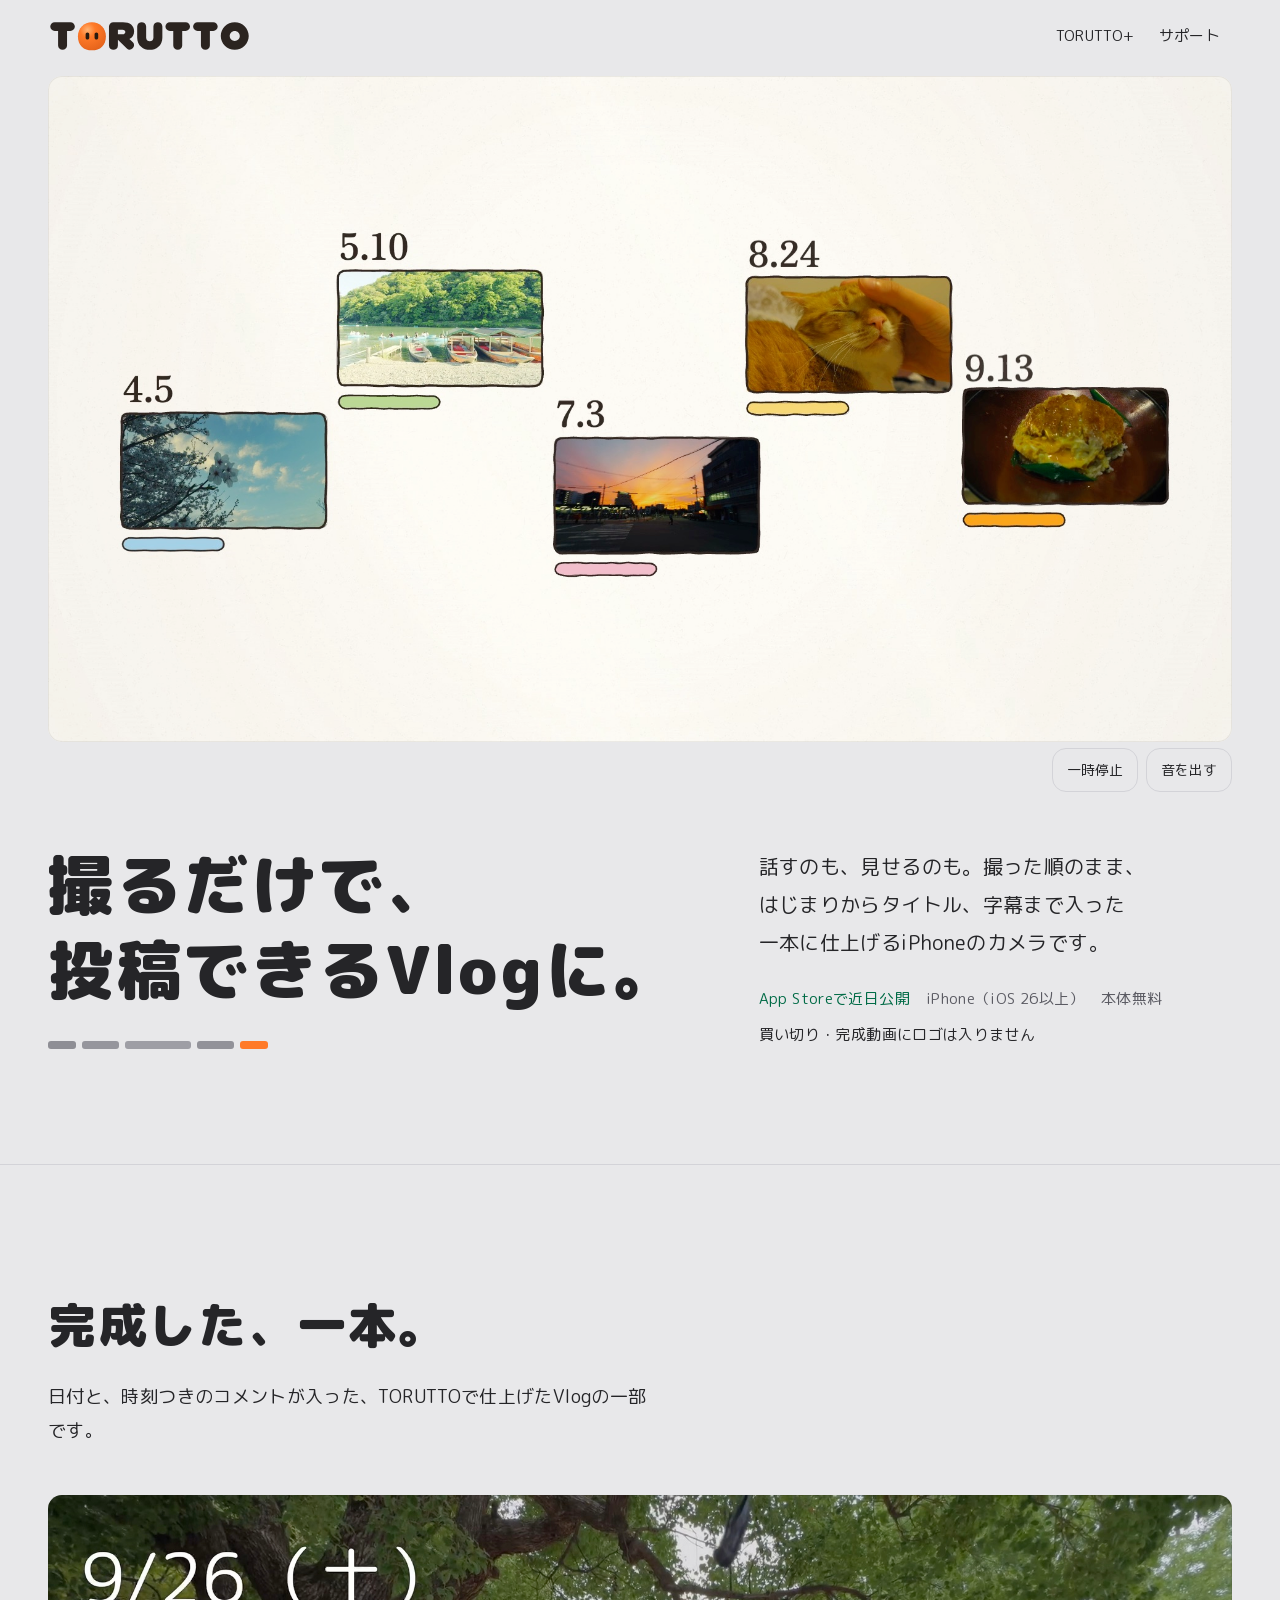
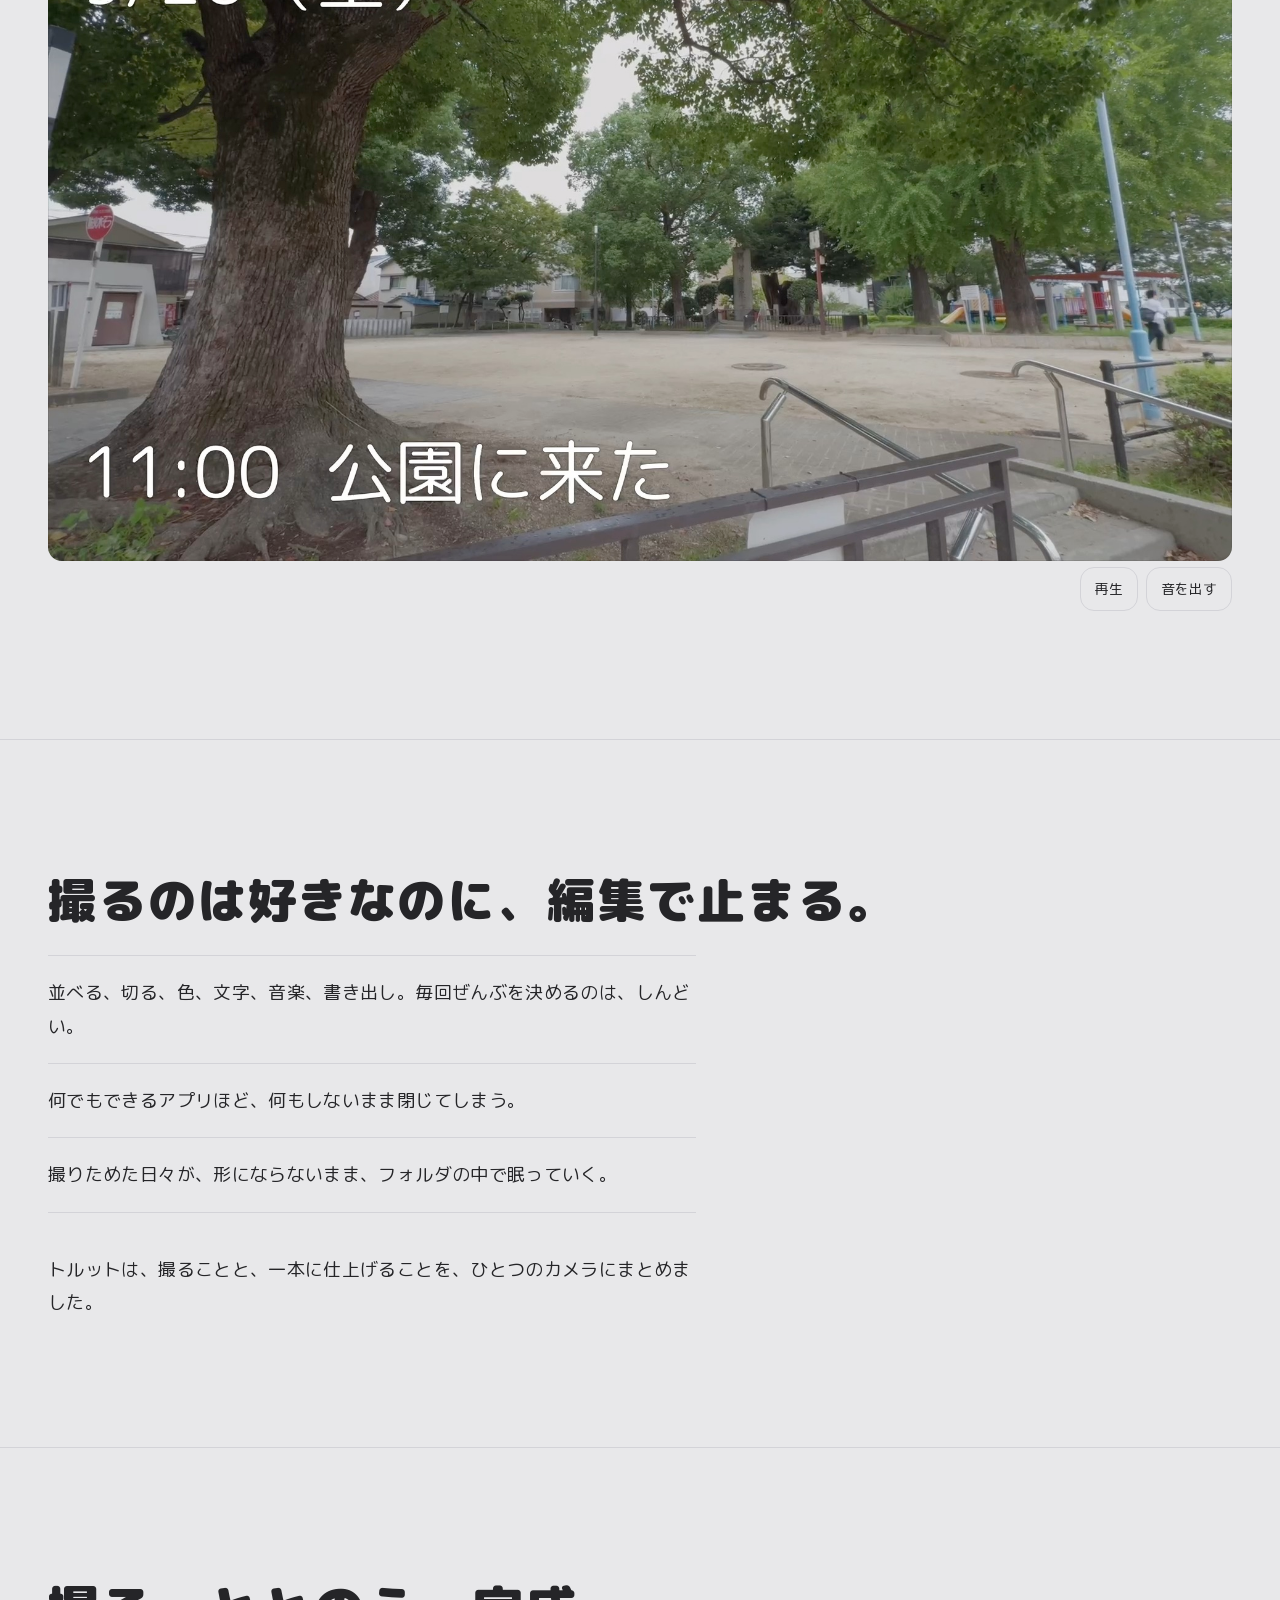
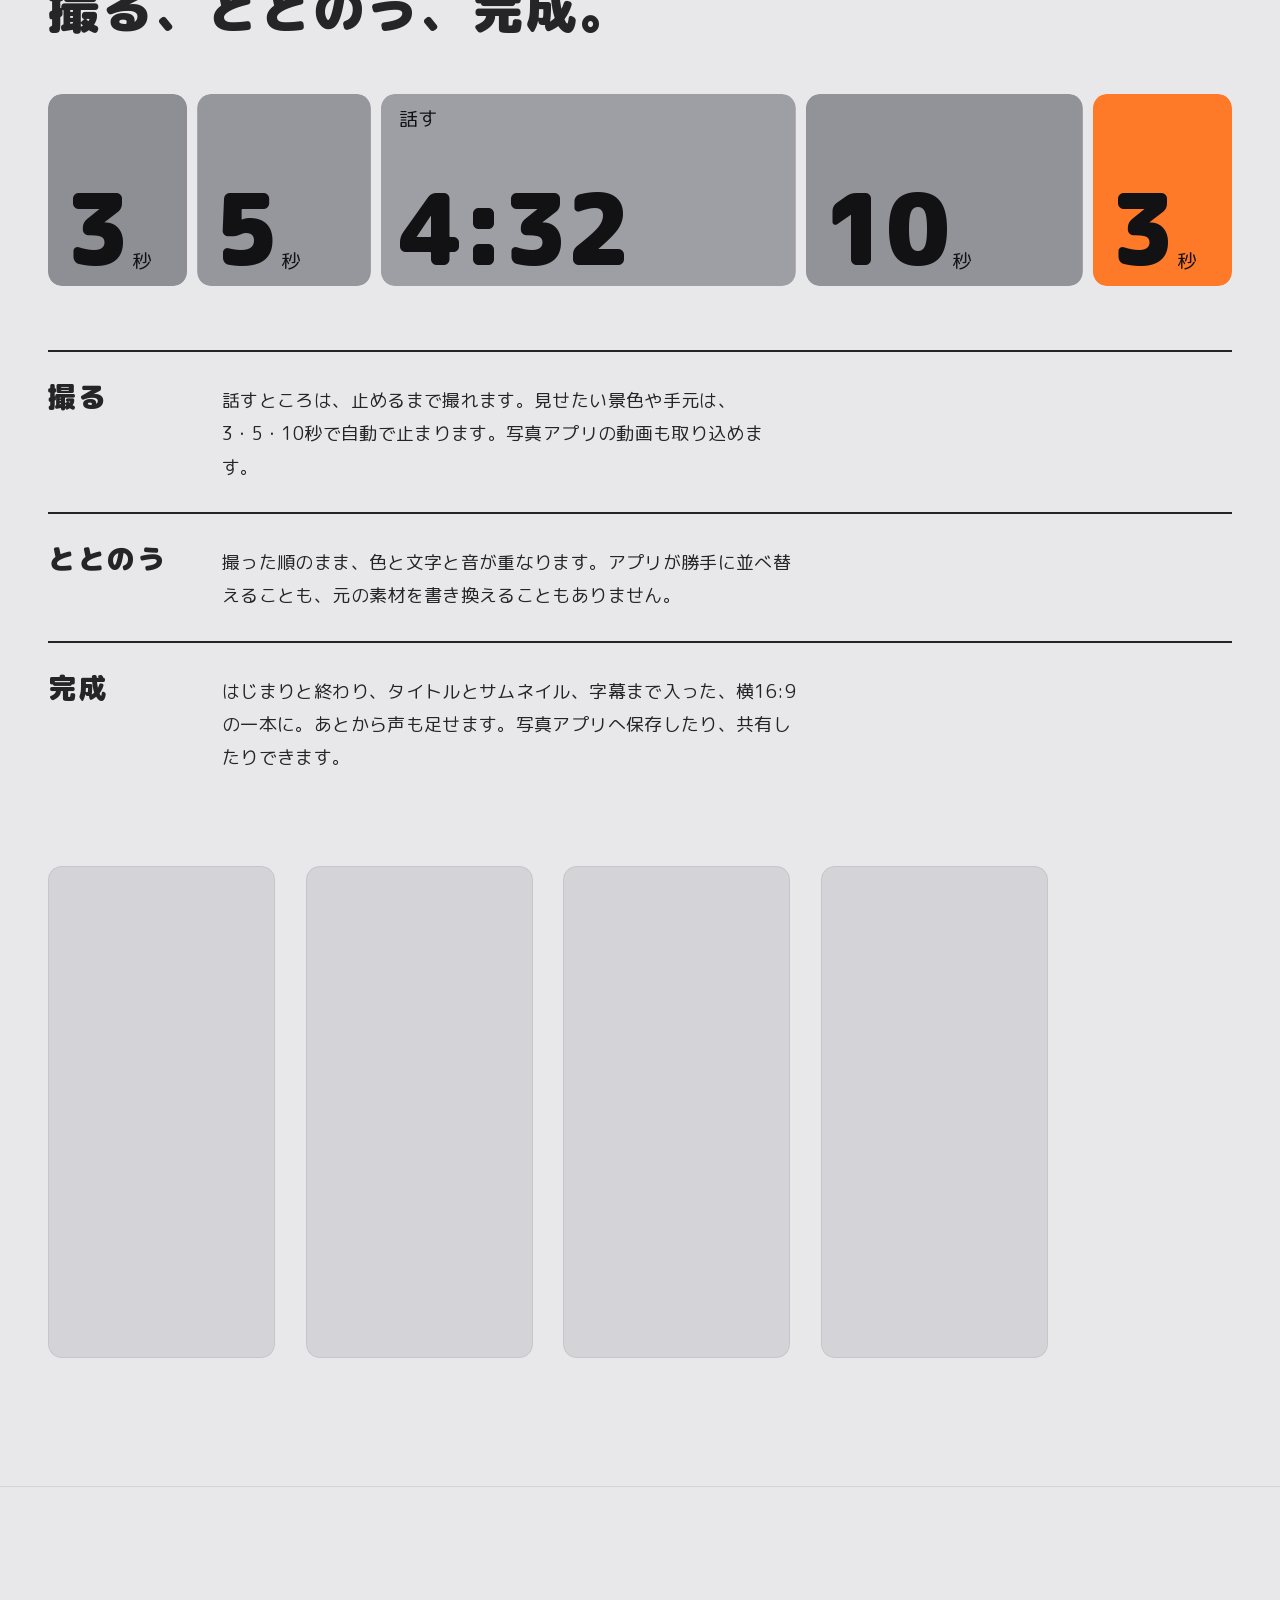
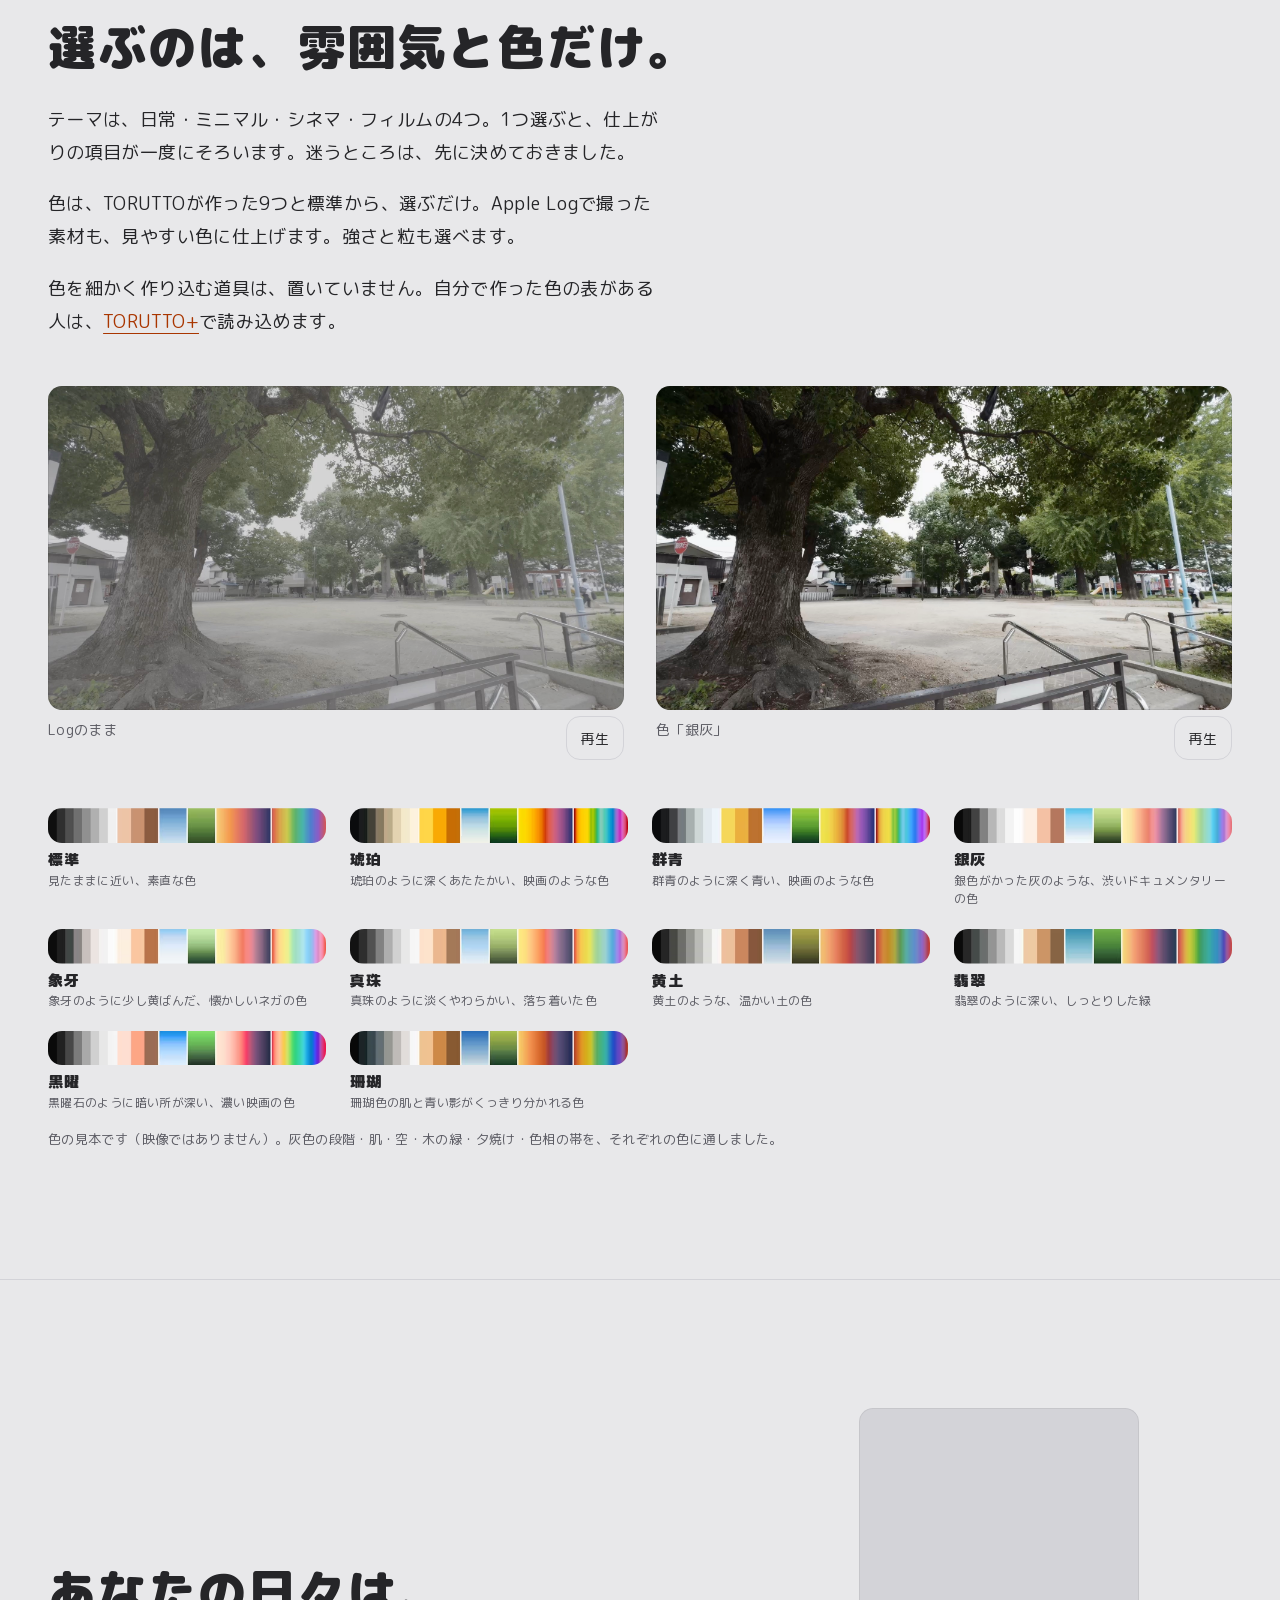
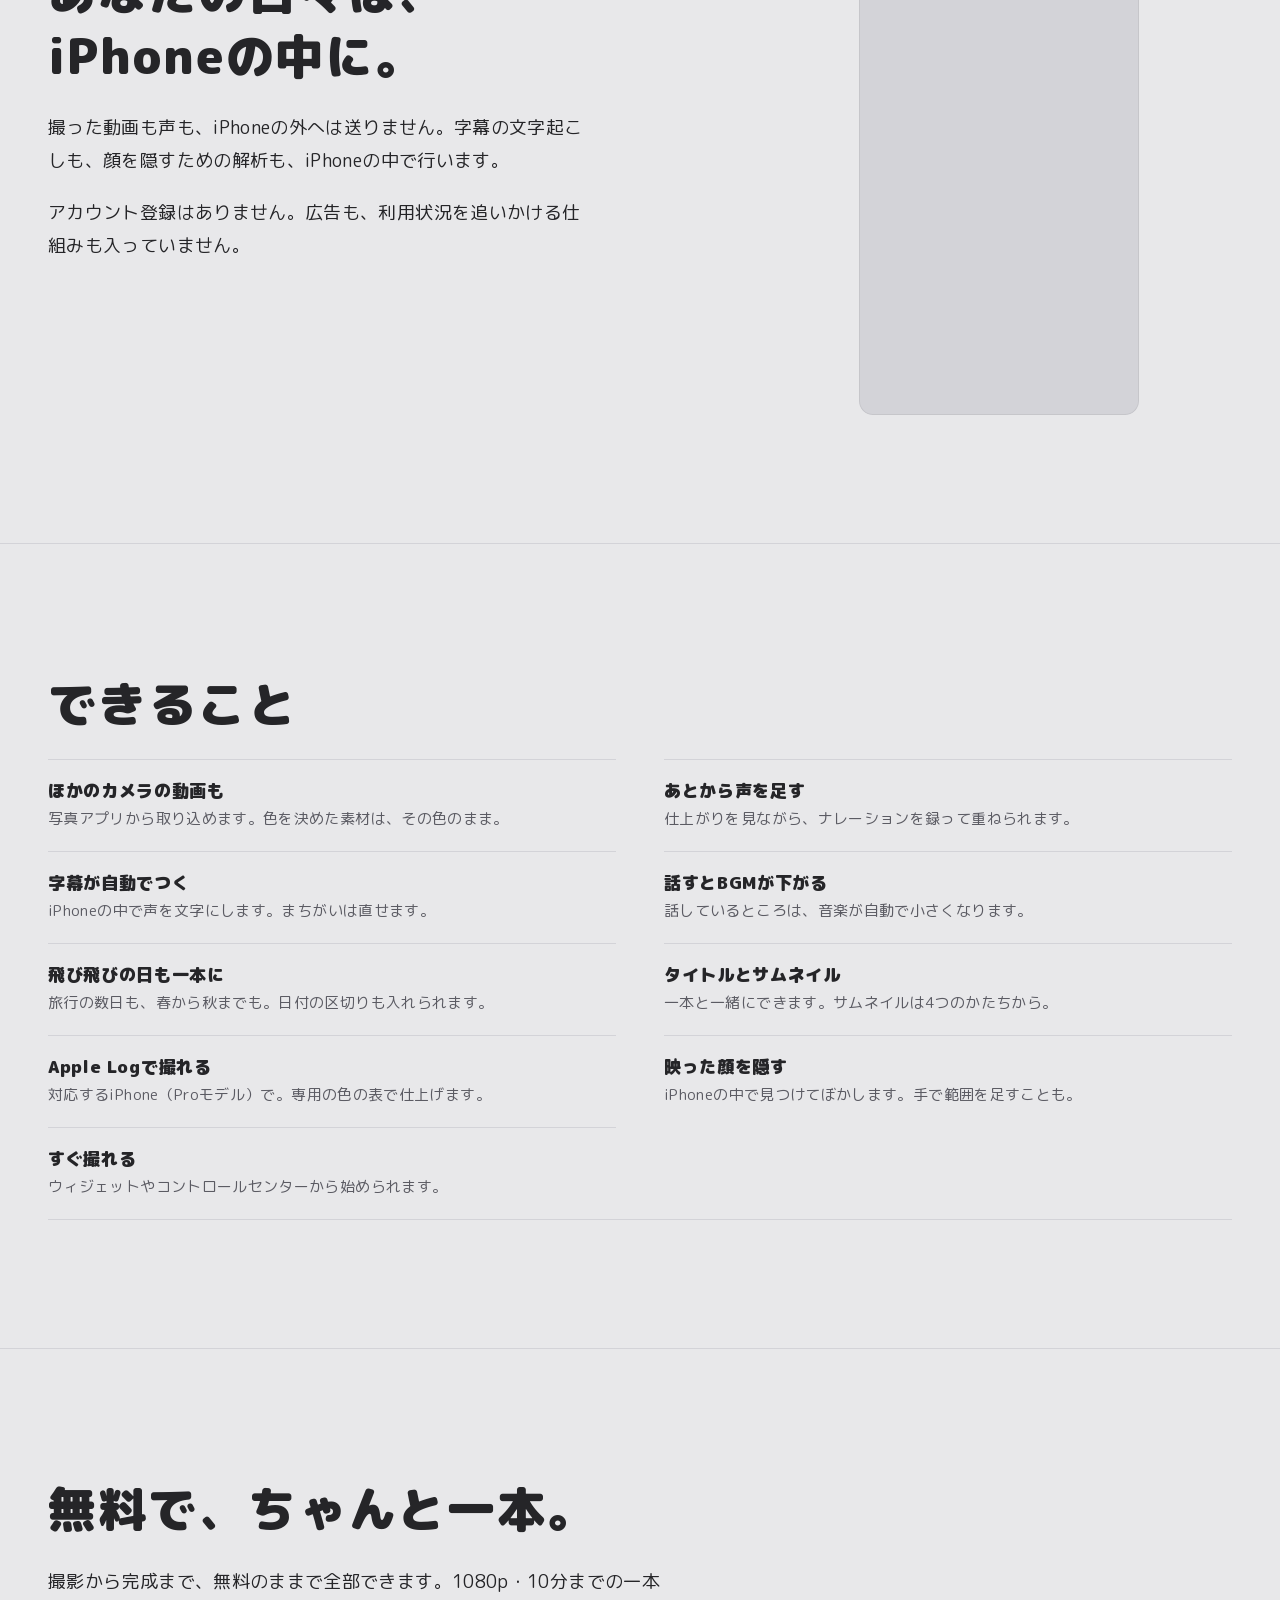
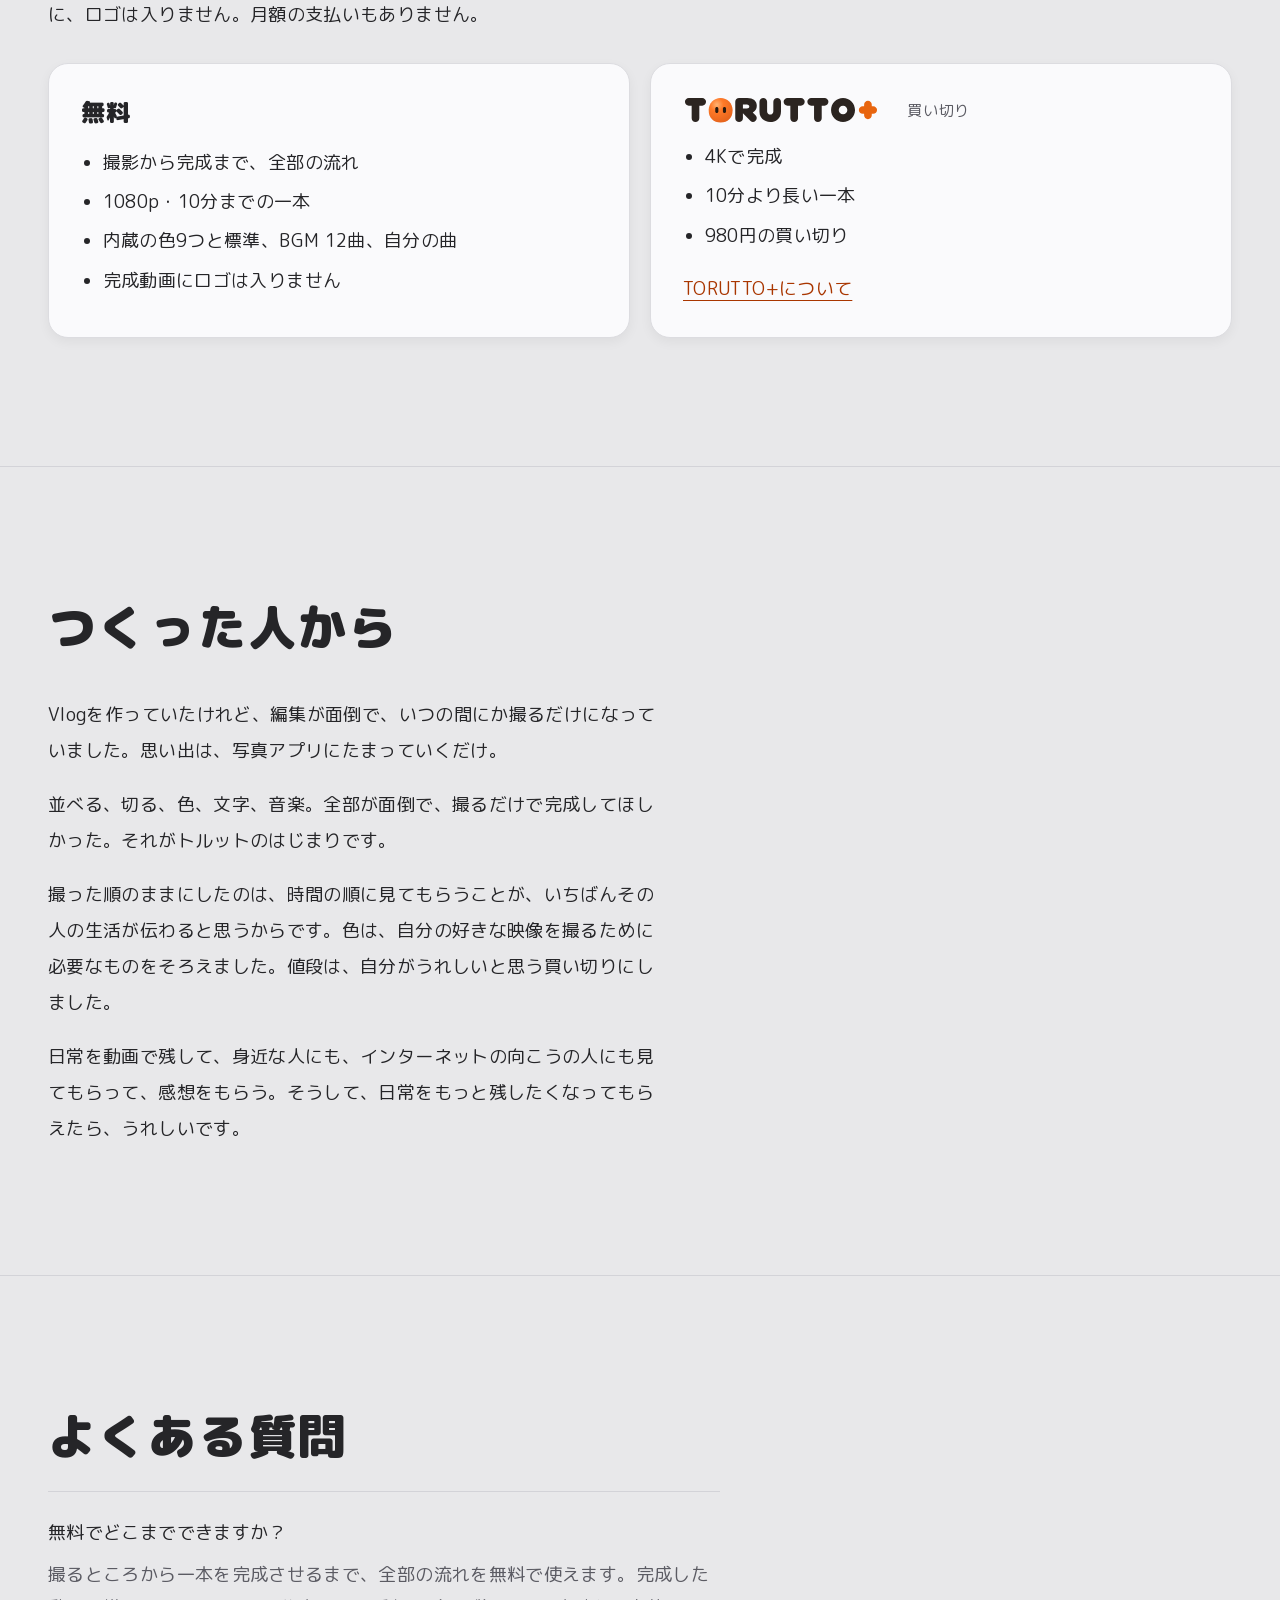
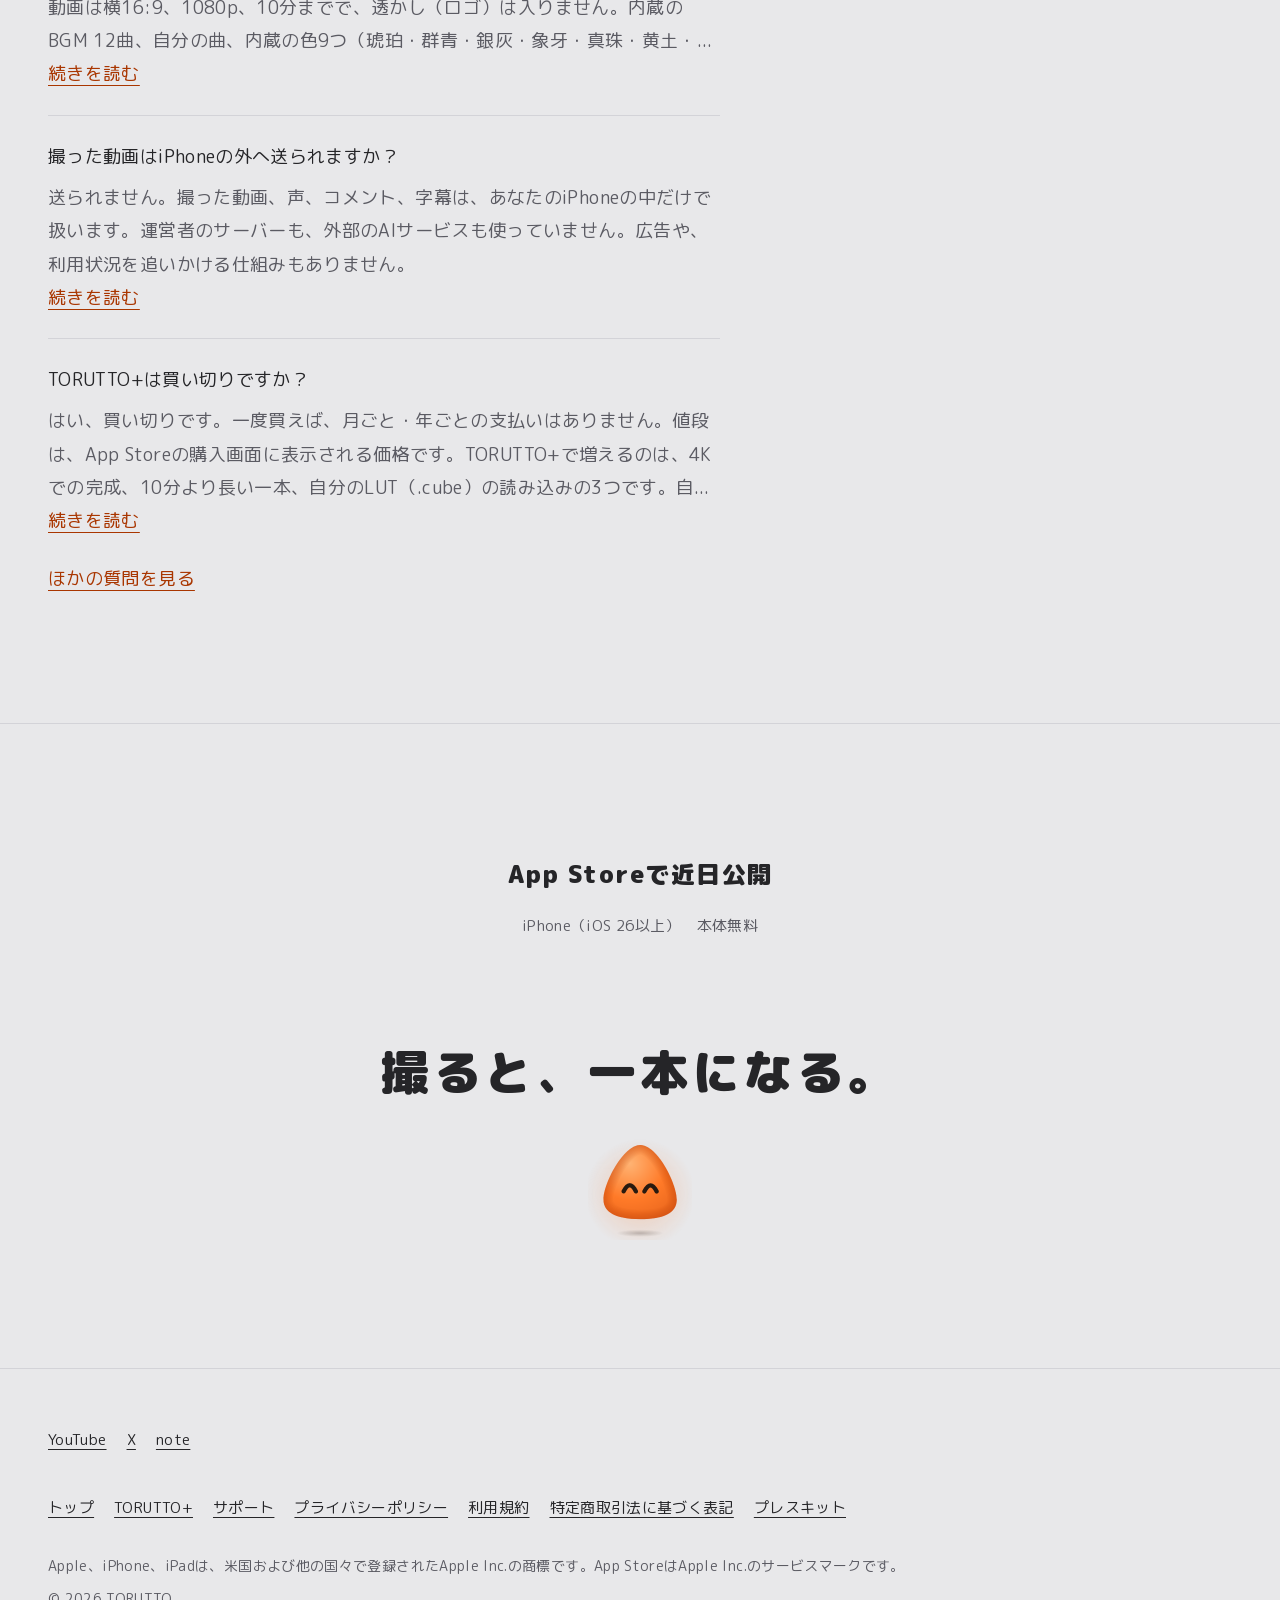
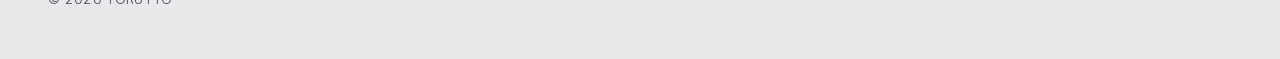
==== commit 22114255: "Publish site 2026-10-24" ====
--- a/index.html
+++ b/index.html
@@ -6,8 +6,9 @@
 <title>TORUTTO（トルット）｜撮るだけで、投稿できるVlogに。</title>
 <meta name="description" content="話すのも、見せるのも。撮った順のまま、はじまりからタイトル、字幕まで入った一本に仕上げるiPhoneのカメラです。買い切りで、完成動画にロゴは入りません。">
 <link rel="canonical" href="https://torutto.github.io/">
-<meta name="color-scheme" content="light">
-<meta name="theme-color" content="#FCF9F2">
+<meta name="color-scheme" content="light dark">
+<meta name="theme-color" content="#E8E8EA" media="(prefers-color-scheme: light)">
+<meta name="theme-color" content="#161618" media="(prefers-color-scheme: dark)">
 <meta name="format-detection" content="telephone=no">
 <meta name="referrer" content="strict-origin-when-cross-origin">
 <meta property="og:type" content="website">
@@ -21,19 +22,19 @@
 <meta property="og:image:height" content="630">
 <meta property="og:image:alt" content="TORUTTO（トルット）｜撮るだけで、投稿できるVlogに。">
 <meta name="twitter:card" content="summary_large_image">
-<link rel="icon" href="favicon.svg" type="image/svg+xml">
-<link rel="icon" href="favicon-32.png" sizes="32x32" type="image/png">
-<link rel="apple-touch-icon" href="apple-touch-icon.png">
-<link rel="preload" href="fonts/ZenKakuGothicNew-Regular.woff2" as="font" type="font/woff2" crossorigin>
-<link rel="preload" href="fonts/ZenOldMincho-Bold.woff2" as="font" type="font/woff2" crossorigin>
-<link rel="stylesheet" href="assets/site.css?v=932fe6df">
+<link rel="icon" href="favicon.svg?v=73d8be1e" type="image/svg+xml">
+<link rel="icon" href="favicon-32.png?v=73d8be1e" sizes="32x32" type="image/png">
+<link rel="apple-touch-icon" href="apple-touch-icon.png?v=73d8be1e">
+<link rel="preload" href="fonts/MPLUSRounded1c-Regular.woff2" as="font" type="font/woff2" crossorigin>
+<link rel="preload" href="fonts/MPLUSRounded1c-Black.woff2" as="font" type="font/woff2" crossorigin>
+<link rel="stylesheet" href="assets/site.css?v=1fee96a0">
 <script>(function(d){if(!window.TORUTTO_STILL&&'IntersectionObserver' in window&&!(window.matchMedia&&matchMedia('(prefers-reduced-motion: reduce)').matches))d.className+=' js';})(document.documentElement)</script>
 </head>
 <body>
 <a class="skip-link" href="#main">本文へ移動</a>
 <header class="site-header">
   <div class="wrap">
-    <a class="brand" href="./" aria-current="page"><img class="brand-wordmark" src="assets/wordmark.svg" width="1452" height="232" alt="TORUTTO"></a>
+    <a class="brand" href="./" aria-current="page"><picture><source media="(prefers-color-scheme: dark)" srcset="assets/wordmark-dark.svg?v=73d8be1e"><img class="brand-wordmark" src="assets/wordmark.svg?v=73d8be1e" width="1452" height="232" alt="TORUTTO"></picture></a>
     <nav class="site-nav" aria-label="おもな案内">
       <ul>
         <li><a href="plus/">TORUTTO+</a></li>
@@ -52,7 +53,7 @@
       <div class="opening-text">
         <div class="opening-head">
           <h1 id="hero-title">撮るだけで、<wbr>投稿できる<wbr>Vlogに。</h1>
-          <div class="obi" aria-hidden="true"><i class="sky" style="flex:3"></i><i class="leaf" style="flex:4"></i><i class="sakura" style="flex:7"></i><i class="lemon" style="flex:4"></i><i class="amber" style="flex:3"></i></div>
+          <div class="obi" aria-hidden="true"><i class="strip-1" style="flex:3"></i><i class="strip-2" style="flex:4"></i><i class="strip-3" style="flex:7"></i><i class="strip-4" style="flex:4"></i><i class="amber" style="flex:3"></i></div>
         </div>
         <div class="opening-body">
           <p class="lead">話すのも、見せるのも。<wbr>撮った順のまま、<wbr>はじまりからタイトル、字幕まで入った<wbr>一本に仕上げる<wbr>iPhoneのカメラです。</p>
@@ -89,10 +90,10 @@
   <div class="wrap">
     <h2 id="flow-title" data-rv="title"><span class="rv-ln"><span>撮る、</span></span><span class="rv-ln"><span>ととのう、</span></span><span class="rv-ln"><span>完成。</span></span></h2>
     <div class="blocks" data-rv="snap" role="img" aria-label="3秒、5秒の短いクリップ、4分32秒話したところ、10秒、3秒の短いクリップが、撮った順に並んだ帯">
-      <div class="b3 sky"><b>3</b><small>秒</small></div>
-      <div class="b5 leaf"><b>5</b><small>秒</small></div>
-      <div class="btalk sakura"><small>話す</small><b>4:32</b></div>
-      <div class="b10 lemon"><b>10</b><small>秒</small></div>
+      <div class="b3 strip-1"><b>3</b><small>秒</small></div>
+      <div class="b5 strip-2"><b>5</b><small>秒</small></div>
+      <div class="btalk strip-3"><small>話す</small><b>4:32</b></div>
+      <div class="b10 strip-4"><b>10</b><small>秒</small></div>
       <div class="b3 amber"><b>3</b><small>秒</small></div>
     </div>
     <div class="flow-grid">
@@ -192,7 +193,7 @@
         </ul>
       </div>
       <div class="plan">
-        <h3 class="plan-brand"><img src="assets/wordmark-plus.svg" width="1636" height="232" alt="TORUTTO+"><span class="plan-kind">買い切り</span></h3>
+        <h3 class="plan-brand"><picture><source media="(prefers-color-scheme: dark)" srcset="assets/wordmark-plus-dark.svg?v=73d8be1e"><img src="assets/wordmark-plus.svg?v=73d8be1e" width="1636" height="232" alt="TORUTTO+"></picture><span class="plan-kind">買い切り</span></h3>
         <ul>
           <li>4Kで完成</li>
           <li>10分より長い一本</li>
--- a/assets/site.css
+++ b/assets/site.css
@@ -1,53 +1,74 @@
-/* TORUTTO 公式サイト — E1「映画の明朝」（launch/brand/BRAND.md §5、見本は launch/moods/e1.html）
-   冒頭は紙の地に15秒のリール、その下に墨の明朝の見出し。全体が明るい紙の地と墨。
-   帯の色（空・若草・さくら・レモン・オレンジ）は帯の区画にだけ使い、帯は冒頭の見出しの下と「撮った順」の節だけに置く。
-   明るい表示だけ（ダーク用の色は持たない）。 */
+/* TORUTTO 公式サイト — アプリと共通のニュートラルグレーと丸ゴシック。
+   明暗の地・面・文字を分け、オレンジを選択・リンク、グリーンを成功に使う。
+   帯はグレーの濃淡で撮影順を表し、最後の1区画だけオレンジ。
+   文言・ページ構成・映像素材はそのまま、端末の明暗設定に合わせる。 */
 
 @font-face {
-  font-family: "TORUTTO Mincho";
-  src: url("../fonts/ZenOldMincho-Bold.woff2") format("woff2");
-  font-weight: 700;
+  font-family: "TORUTTO Rounded Display";
+  src: url("../fonts/MPLUSRounded1c-Black.woff2") format("woff2");
   font-style: normal;
   font-display: swap;
 }
 @font-face {
-  font-family: "TORUTTO Gothic";
-  src: url("../fonts/ZenKakuGothicNew-Regular.woff2") format("woff2");
-  font-weight: 400;
+  font-family: "TORUTTO Rounded";
+  src: url("../fonts/MPLUSRounded1c-Regular.woff2") format("woff2");
   font-style: normal;
   font-display: swap;
 }
-@font-face {
-  font-family: "TORUTTO Gothic";
-  src: url("../fonts/ZenKakuGothicNew-Bold.woff2") format("woff2");
-  font-weight: 700;
-  font-style: normal;
-  font-display: swap;
-}
 
 :root {
-  color-scheme: light;
-  --paper: #FCF9F2;
-  --ink: #2E241F;
-  --ink2: #6B6053;
-  --rule: #E4DCCF;
-  --amber: #FF7A28; /* 名前は旧いまま。値はアプリのアクセント（HIKARIのオレンジ） */
-  /* 帯の区画だけの色 */
-  --sky: #9CCBE3;
-  --leaf: #B3D38A;
-  --sakura: #F0B7C4;
-  --lemon: #F6D26B;
-  /* 動き: 弾まない減速（リールと同じ言葉） */
+  color-scheme: light dark;
+  --paper: #E8E8EA;
+  --surface: #FAFAFC;
+  --ink: #252528;
+  --ink2: #5B5B63;
+  --rule: #D3D3D8;
+  --amber: #FF7A28;
+  --amber-text: #A93600;
+  --success: #006B46;
+  --action-surface: #303034;
+  --action-foreground: #FAFAFC;
+  --card-border: #DCDCE0;
+  --card-shadow: 0 4px 12px rgba(0,0,0,.05);
+  --strip-1: #8E8E95;
+  --strip-2: #96969D;
+  --strip-3: #9E9EA5;
+  --strip-4: #929299;
+  --strip-ink: #121214;
+  --ink-on-amber: #121214;
   --ease-out: cubic-bezier(0.16, 1, 0.3, 1);
   --snap: cubic-bezier(0.2, 0.9, 0.1, 1);
-  --media-edge: rgba(46, 36, 31, 0.08);
-  --r: 4px;
-  --font-body: "TORUTTO Gothic", "Hiragino Sans", "Hiragino Kaku Gothic ProN", "Noto Sans JP", sans-serif;
-  --font-display: "TORUTTO Mincho", "Hiragino Mincho ProN", "Yu Mincho", serif;
+  --media-edge: rgba(37, 37, 40, 0.08);
+  --r: 14px;
+  --r-card: 20px;
+  --r-large: 28px;
+  --font-body: "TORUTTO Rounded", "Hiragino Maru Gothic ProN", sans-serif;
+  --font-display: "TORUTTO Rounded Display", "Hiragino Maru Gothic ProN", sans-serif;
   --gutter: 16px;
   --wrap: 1200px;
   --narrow: 42rem;
   --section: clamp(56px, 10vw, 140px);
+  font-synthesis: none;
+}
+@media (prefers-color-scheme: dark) {
+  :root {
+    --paper: #161618;
+    --surface: #242427;
+    --ink: #F4F4F5;
+    --ink2: #B6B6BC;
+    --rule: #424248;
+    --amber-text: #FF7A28;
+    --success: #66D9A3;
+    --action-surface: #44444A;
+    --action-foreground: #F4F4F5;
+    --card-border: #3C3C42;
+    --media-edge: rgba(244, 244, 245, 0.08);
+    --strip-1: #6C6C72;
+    --strip-2: #64646A;
+    --strip-3: #68686E;
+    --strip-4: #66666C;
+    --strip-ink: #F4F4F5;
+  }
 }
 @media (min-width: 720px) {
   :root { --gutter: 48px; }
@@ -80,8 +101,8 @@
 img, video { display: block; max-width: 100%; height: auto; }
 
 h1, h2, h3, h4, .mincho {
+  font-weight: normal;
   font-family: var(--font-display);
-  font-weight: 700;
   letter-spacing: 0.04em;
 }
 h1, h2, h3, h4 {
@@ -95,15 +116,17 @@
 h2 { font-size: clamp(1.75rem, 1.1rem + 2.4vw, 3rem); line-height: 1.32; }
 h3 { font-size: 1.1875rem; }
 
+b, strong, th { font-weight: inherit; }
+
 p { margin: 0 0 1em; }
 p:last-child { margin-bottom: 0; }
 
 a {
-  color: inherit;
+  color: var(--amber-text);
   text-decoration-line: underline;
   text-decoration-thickness: 1px;
   text-underline-offset: 0.28em;
-  text-decoration-color: var(--ink2);
+  text-decoration-color: currentColor;
 }
 a:hover { text-decoration-thickness: 2px; text-decoration-color: currentColor; }
 
@@ -129,8 +152,8 @@
   z-index: 10;
   padding: 8px 14px;
   border-radius: var(--r);
-  background: var(--ink);
-  color: var(--paper);
+  background: var(--action-surface);
+  color: var(--action-foreground);
   text-decoration: none;
 }
 .skip-link:focus { top: 12px; }
@@ -186,7 +209,7 @@
   min-height: 44px;
   padding-inline: 8px;
   font-size: 0.875rem;
-  font-weight: 700;
+  color: var(--ink);
   text-decoration: none;
 }
 .site-nav a:hover,
@@ -261,9 +284,8 @@
   min-height: 52px;
   padding: 12px 28px;
   border-radius: var(--r);
-  background: var(--ink);
-  color: var(--paper);
-  font-weight: 700;
+  background: var(--action-surface);
+  color: var(--action-foreground);
   line-height: 1.5;
   text-decoration: none;
 }
@@ -307,18 +329,17 @@
   border-radius: var(--r);
   font: inherit;
   font-size: 0.875rem;
-  font-weight: 700;
   line-height: 1.4;
   cursor: pointer;
 }
 
-/* 帯: 撮った順に並んだ区画。空→若草→さくら→レモン→オレンジ（最後の1区画だけオレンジ） */
+/* 帯: グレーの濃淡で撮影順を表し、最後の1区画だけオレンジ。 */
 .obi { display: flex; gap: 5px; }
 .obi i { display: block; border-radius: 3px; }
-.sky { background: var(--sky); }
-.leaf { background: var(--leaf); }
-.sakura { background: var(--sakura); }
-.lemon { background: var(--lemon); }
+.strip-1 { background: var(--strip-1); }
+.strip-2 { background: var(--strip-2); }
+.strip-3 { background: var(--strip-3); }
+.strip-4 { background: var(--strip-4); }
 .amber { background: var(--amber); }
 
 .availability {
@@ -330,12 +351,12 @@
   color: var(--ink2);
   font-size: 0.9375rem;
 }
-.availability .status { color: var(--ink); font-weight: 700; }
+.availability .status { color: var(--success); }
 .store-cta { display: grid; gap: 16px; justify-items: start; }
 .store-promise { margin: -8px 0 0; color: var(--ink); font-size: 0.9375rem; }
 
 /* ── トップ: 冒頭（15秒のリールが主役） ──
-   ヘッダーの下に16:9のリール、その下に明朝の見出し。リールは紙の地で作られているので、上に文字を重ねない。
+   ヘッダーの下に16:9のリール、その下に丸ゴシックの見出し。リールは紙の地で作られているので、上に文字を重ねない。
    リールの幅は画面の高さにも合わせ、横長の画面でも最初の画面にリール全体と操作が収まるようにする。 */
 
 .opening { padding-block: 4px clamp(64px, 9vw, 120px); }
@@ -385,7 +406,6 @@
 .concern-answer {
   max-width: 36em;
   margin-top: clamp(24px, 4vw, 40px);
-  font-weight: 700;
 }
 
 /* ── トップ: 撮る・ととのう・完成（ここだけ色の帯と大きな数字） ── */
@@ -403,18 +423,17 @@
   min-width: 0;
   padding: clamp(8px, 1.2vw, 18px) clamp(5px, 1.4vw, 22px);
   border-radius: var(--r);
-  color: var(--ink);
-}
+  color: var(--strip-ink);
+}
+.blocks .amber { color: var(--ink-on-amber); }
 .blocks b {
   font-family: var(--font-display);
-  font-weight: 700;
   font-size: clamp(2.25rem, 7.6vw, 8rem);
   line-height: 0.86;
   letter-spacing: -0.02em;
 }
 .blocks small {
   margin-left: 0.2em;
-  font-weight: 700;
   font-size: clamp(0.75rem, 1.5vw, 1.375rem);
   line-height: 1;
 }
@@ -451,7 +470,7 @@
   padding: 0;
   list-style: none;
 }
-.media.screen { border-radius: clamp(8px, 1.6vw, 18px); }
+.media.screen { border-radius: var(--r); }
 .screens .media.screen { aspect-ratio: 9 / 19.5; }
 .screens .slot-file { display: none; }
 @media (min-width: 720px) { .screens { grid-template-columns: repeat(4, 1fr); } }
@@ -486,26 +505,25 @@
   align-items: center;
   gap: 6px;
   padding: 32px clamp(10px, 3vw, 32px) 20px;
-  border: 1.5px dashed rgba(107, 96, 83, 0.5);
+  border: 1.5px dashed var(--rule);
+  background: var(--surface);
   border-radius: var(--r);
   color: var(--ink2);
   text-align: center;
 }
 .slot-video { aspect-ratio: 16 / 9; }
-.slot-screen { aspect-ratio: 9 / 19.5; border-radius: clamp(8px, 1.6vw, 18px); }
+.slot-screen { aspect-ratio: 9 / 19.5; border-radius: var(--r); }
 .slot-tag {
   position: absolute;
   left: 8px;
   top: 6px;
   font-family: var(--font-display);
-  font-weight: 700;
   font-size: 0.8125rem;
   letter-spacing: 0.1em;
 }
 .slot p { margin: 0; max-width: 26em; }
 .slot-title { color: var(--ink); font-size: 0.9375rem; line-height: 1.6; word-break: keep-all; overflow-wrap: anywhere; text-wrap: balance; }
 @media (min-width: 960px) { .finished .slot-title { font-size: 1.125rem; } .finished .slot-ask { font-size: 0.9375rem; } }
-.slot-title b { font-weight: 700; }
 .slot-ask { font-size: 0.8125rem; line-height: 1.6; }
 .slot-file { font-family: ui-monospace, "SF Mono", Menlo, monospace; font-size: 0.6875rem; letter-spacing: 0; opacity: 0.8; }
 @media (max-width: 719px) {
@@ -571,7 +589,6 @@
 }
 .flow-row dt {
   font-family: var(--font-display);
-  font-weight: 700;
   font-size: clamp(1.375rem, 1.1rem + 1vw, 1.75rem);
   letter-spacing: 0.06em;
   line-height: 1.5;
@@ -595,7 +612,6 @@
 }
 .can-list dt {
   font-family: var(--font-display);
-  font-weight: 700;
   font-size: 1.0625rem;
   letter-spacing: 0.04em;
   line-height: 1.5;
@@ -617,17 +633,22 @@
 
 .plans-grid {
   display: grid;
+  gap: 20px;
   margin-top: 32px;
-  border-top: 1px solid var(--rule);
-}
-.plan { padding: clamp(20px, 3vw, 32px) 0; border-bottom: 1px solid var(--rule); }
+}
+.plan {
+  padding: clamp(20px, 3vw, 32px);
+  background: var(--surface);
+  border: 1px solid var(--card-border);
+  border-radius: var(--r-card);
+  box-shadow: var(--card-shadow);
+}
 .plan h3 { font-size: 1.5rem; margin-bottom: 16px; }
 .plan-kind {
   margin-left: 12px;
   color: var(--ink2);
   font-family: var(--font-body);
   font-size: 0.9375rem;
-  font-weight: 400;
   letter-spacing: 0.04em;
 }
 .plan ul { margin: 0; padding-left: 1.2em; }
@@ -635,7 +656,6 @@
 .plan-link { margin-top: 20px; }
 @media (min-width: 720px) {
   .plans-grid { grid-template-columns: 1fr 1fr; }
-  .plan + .plan { padding-left: 40px; border-left: 1px solid var(--rule); }
 }
 
 /* ── トップ: よくある質問の抜粋 ── */
@@ -644,7 +664,6 @@
 .qa-list dt {
   padding-top: 24px;
   border-top: 1px solid var(--rule);
-  font-weight: 700;
 }
 .qa-list dd { margin: 8px 0 24px; }
 /* 答えは3行まで見せて、続きはサポートのページへ */
@@ -666,7 +685,6 @@
 .store-soon {
   margin: 0;
   font-family: var(--font-display);
-  font-weight: 700;
   font-size: clamp(1.25rem, 1rem + 1vw, 1.5rem);
   letter-spacing: 0.06em;
 }
@@ -719,7 +737,6 @@
 }
 .term-rows dt {
   font-family: var(--font-display);
-  font-weight: 700;
   font-size: 1.3125rem;
   letter-spacing: 0.04em;
 }
@@ -738,7 +755,6 @@
 .contact-mail {
   margin: 24px 0;
   font-size: clamp(1.125rem, 1rem + 0.8vw, 1.375rem);
-  font-weight: 700;
 }
 
 .facts { margin: 24px 0; border-top: 1px solid var(--rule); }
@@ -761,7 +777,6 @@
   color: var(--ink2);
   font-family: var(--font-body);
   font-size: 0.9375rem;
-  font-weight: 400;
   letter-spacing: 0.06em;
 }
 
@@ -778,15 +793,18 @@
   align-items: center;
   justify-content: center;
   aspect-ratio: 16 / 9;
-  border-radius: var(--r);
-  box-shadow: inset 0 0 0 1px var(--rule);
+  border-radius: var(--r-card);
+  border: 1px solid var(--card-border);
+  background: var(--surface);
+  box-shadow: var(--card-shadow);
   overflow: hidden;
 }
 .download-grid .thumb img { height: 56%; width: auto; }
 .download-grid .thumb.logo img { width: 80%; height: auto; }
-.download-grid .thumb.dark { background: var(--ink); box-shadow: none; }
-.download-grid .thumb.light { background: var(--paper); }
-.download-grid .label { margin: 12px 0 2px; font-weight: 700; }
+/* 配布ロゴの見本は明暗設定に追従させず、各版に合う地を保つ。 */
+.download-grid .thumb.dark { background: #252528; }
+.download-grid .thumb.light { background: #E8E8EA; }
+.download-grid .label { margin: 12px 0 2px; }
 .download-grid .links { margin: 0; font-size: 0.9375rem; }
 .download-grid .links a { display: inline-flex; min-height: 44px; align-items: center; margin-right: 16px; }
 
@@ -818,13 +836,12 @@
   text-align: left;
   vertical-align: top;
 }
-.prose th { font-weight: 700; }
 .prose td:first-child, .prose th:first-child { min-width: 6.5em; }
 .table-scroll { overflow-x: auto; max-width: var(--narrow); }
 .faq h2:first-child { margin-top: 0; }
-.faq h3 { font-family: var(--font-body); font-weight: 700; letter-spacing: 0.02em; }
-
-.notfound { min-height: 50vh; }
+.faq h3 { font-family: var(--font-body); letter-spacing: 0.02em; }
+
+.notfound { min-height: 50vh; border-radius: var(--r-large); background: var(--surface); border: 1px solid var(--card-border); box-shadow: var(--card-shadow); }
 .notfound .lead + p { margin-top: 32px; }
 
 /* ── トップ: 内蔵の色（試験用の色の帯を各色の表に通した見本。映像ではない） ── */
@@ -840,7 +857,7 @@
   padding: 0;
   list-style: none;
 }
-.look-chip { overflow: hidden; border-radius: 3px; }
+.look-chip { overflow: hidden; border-radius: var(--r); }
 .look-chip img { width: 100%; height: auto; }
 .look-name { display: grid; gap: 0; margin: 6px 0 0; }
 .look-name .mincho { font-size: 0.9375rem; letter-spacing: 0.06em; line-height: 1.5; }
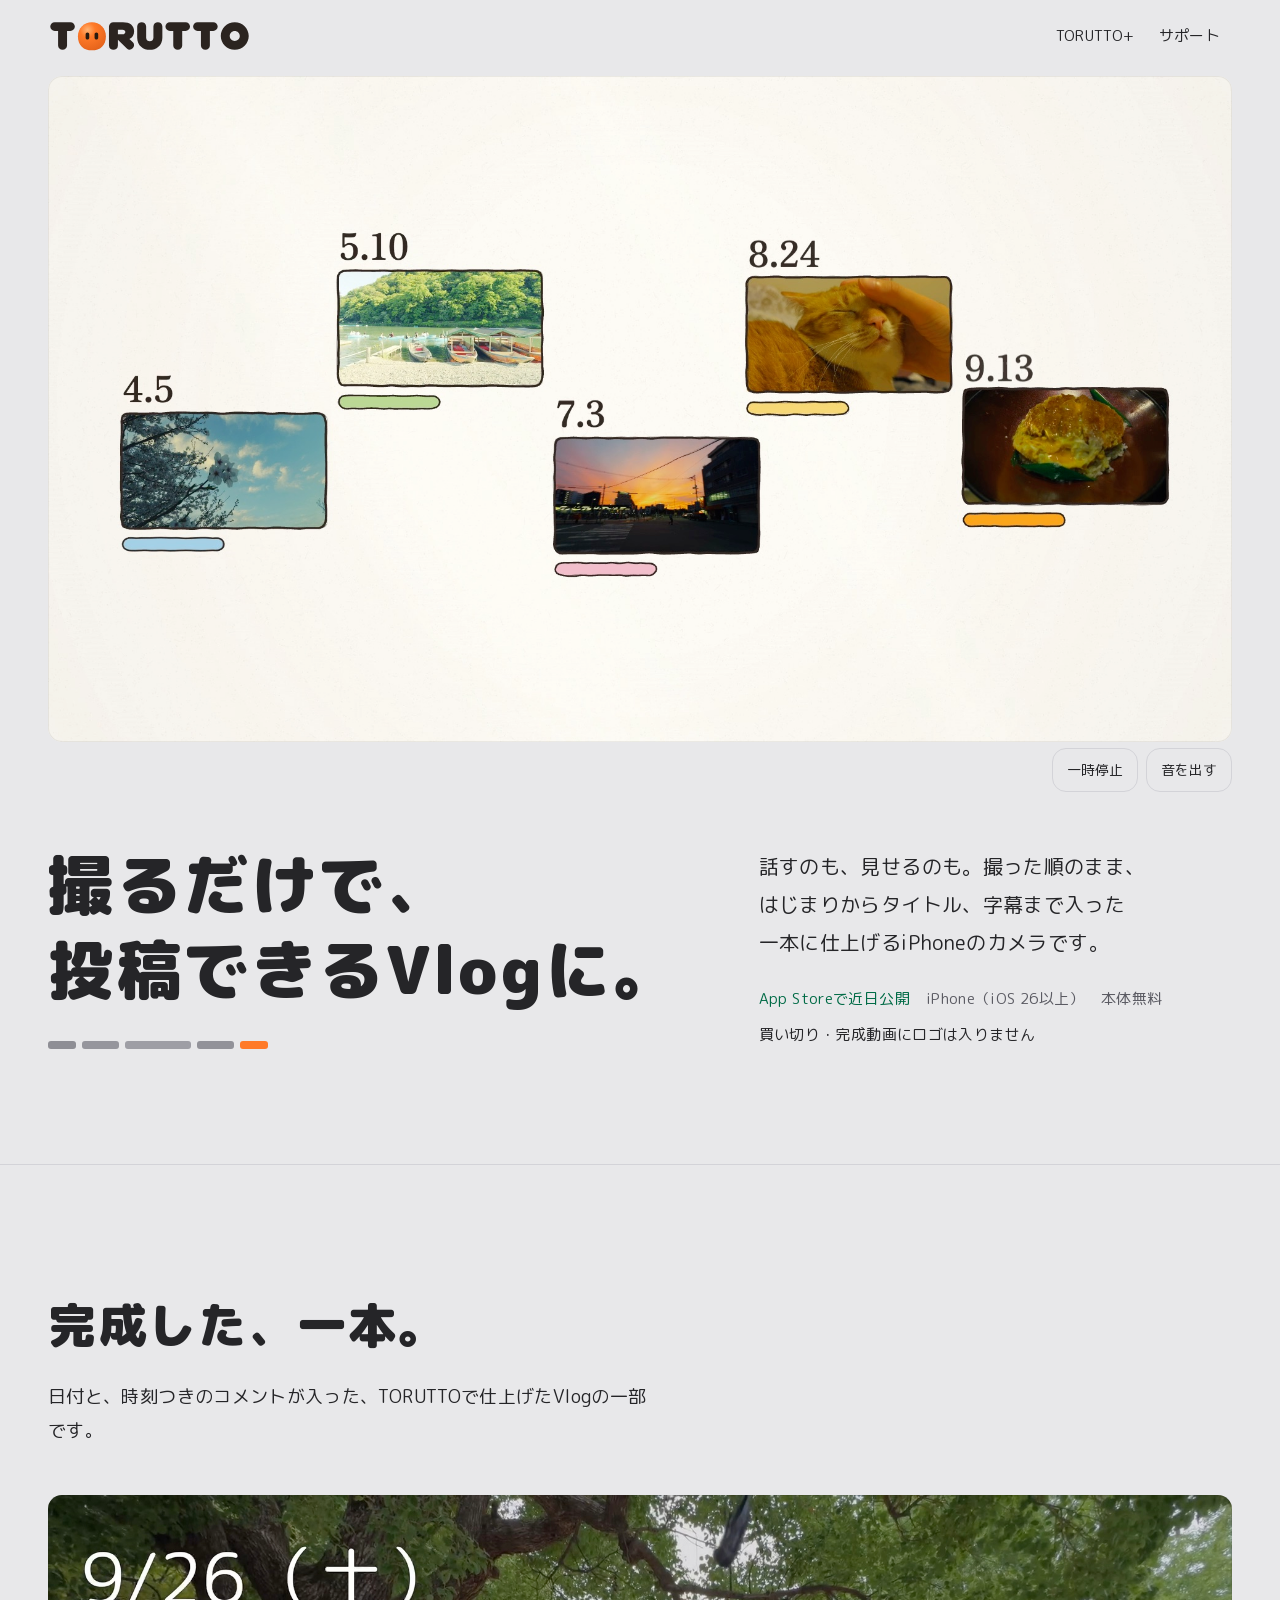
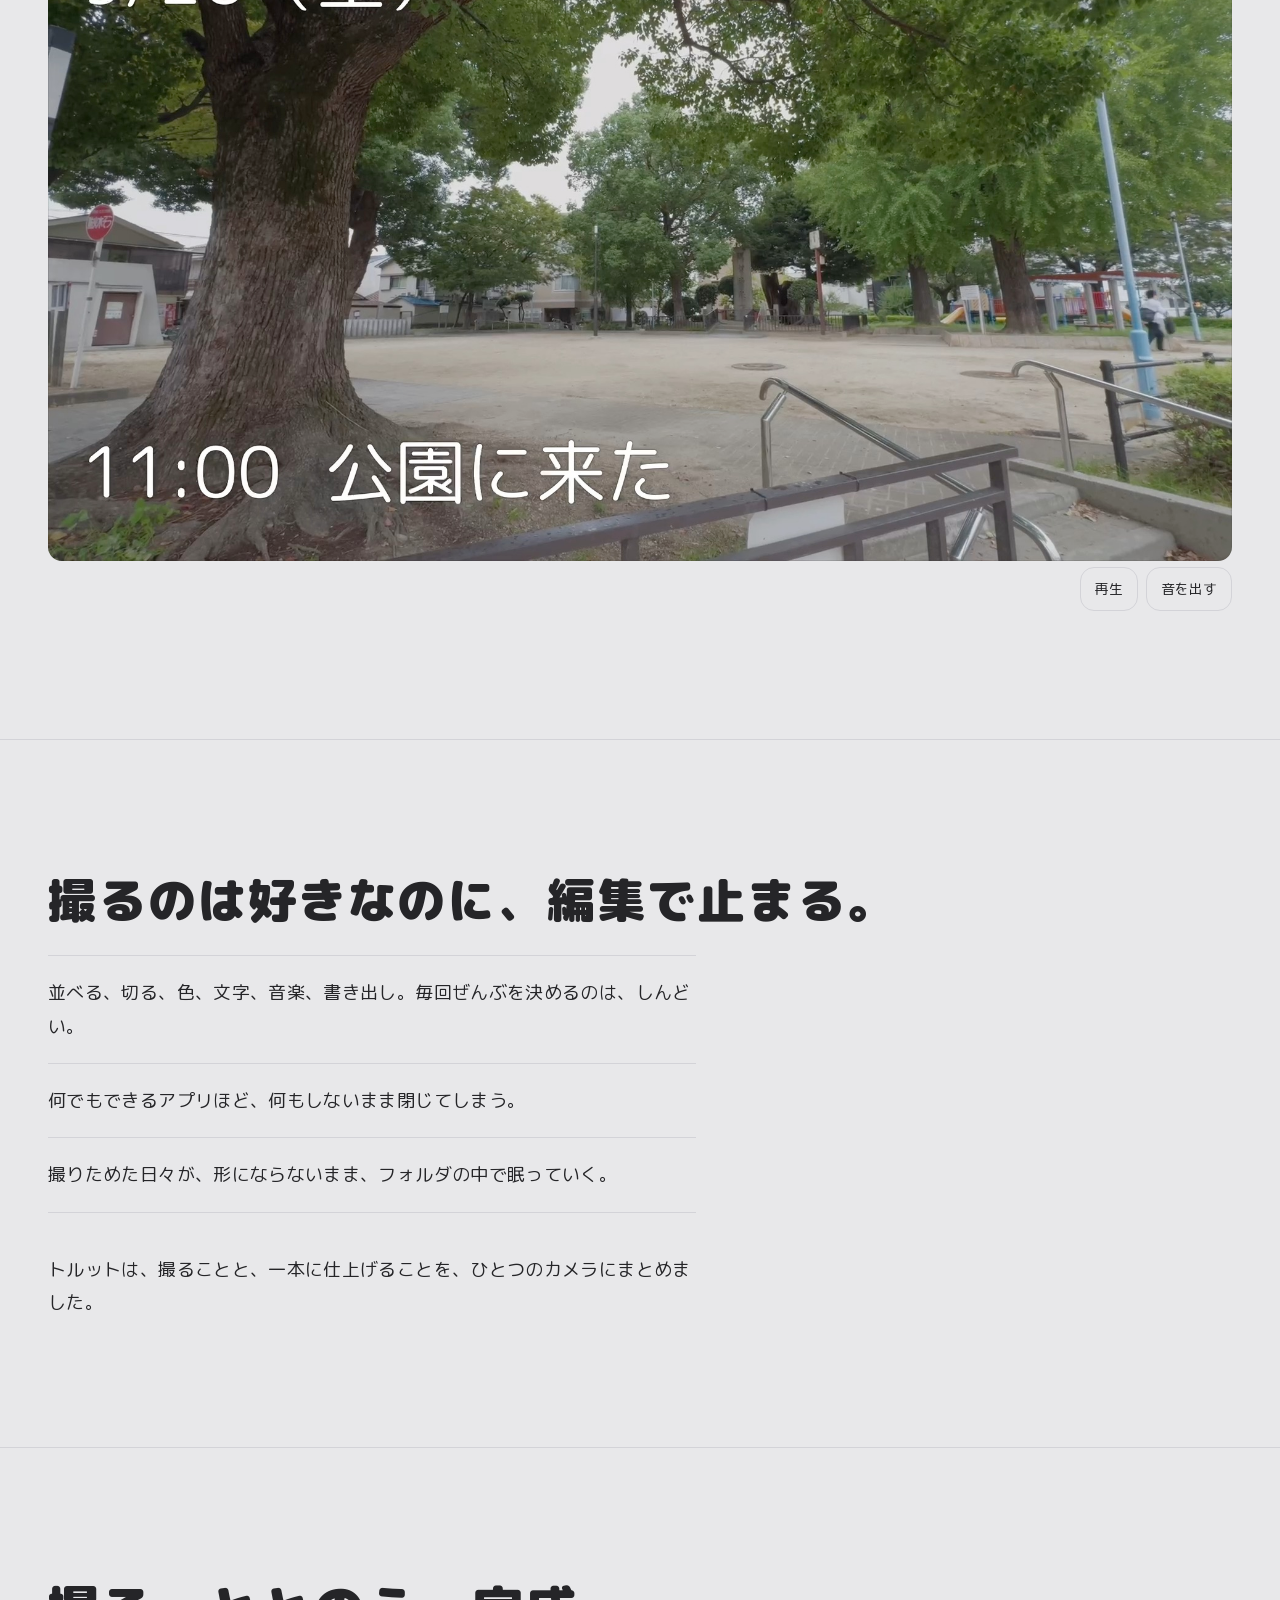
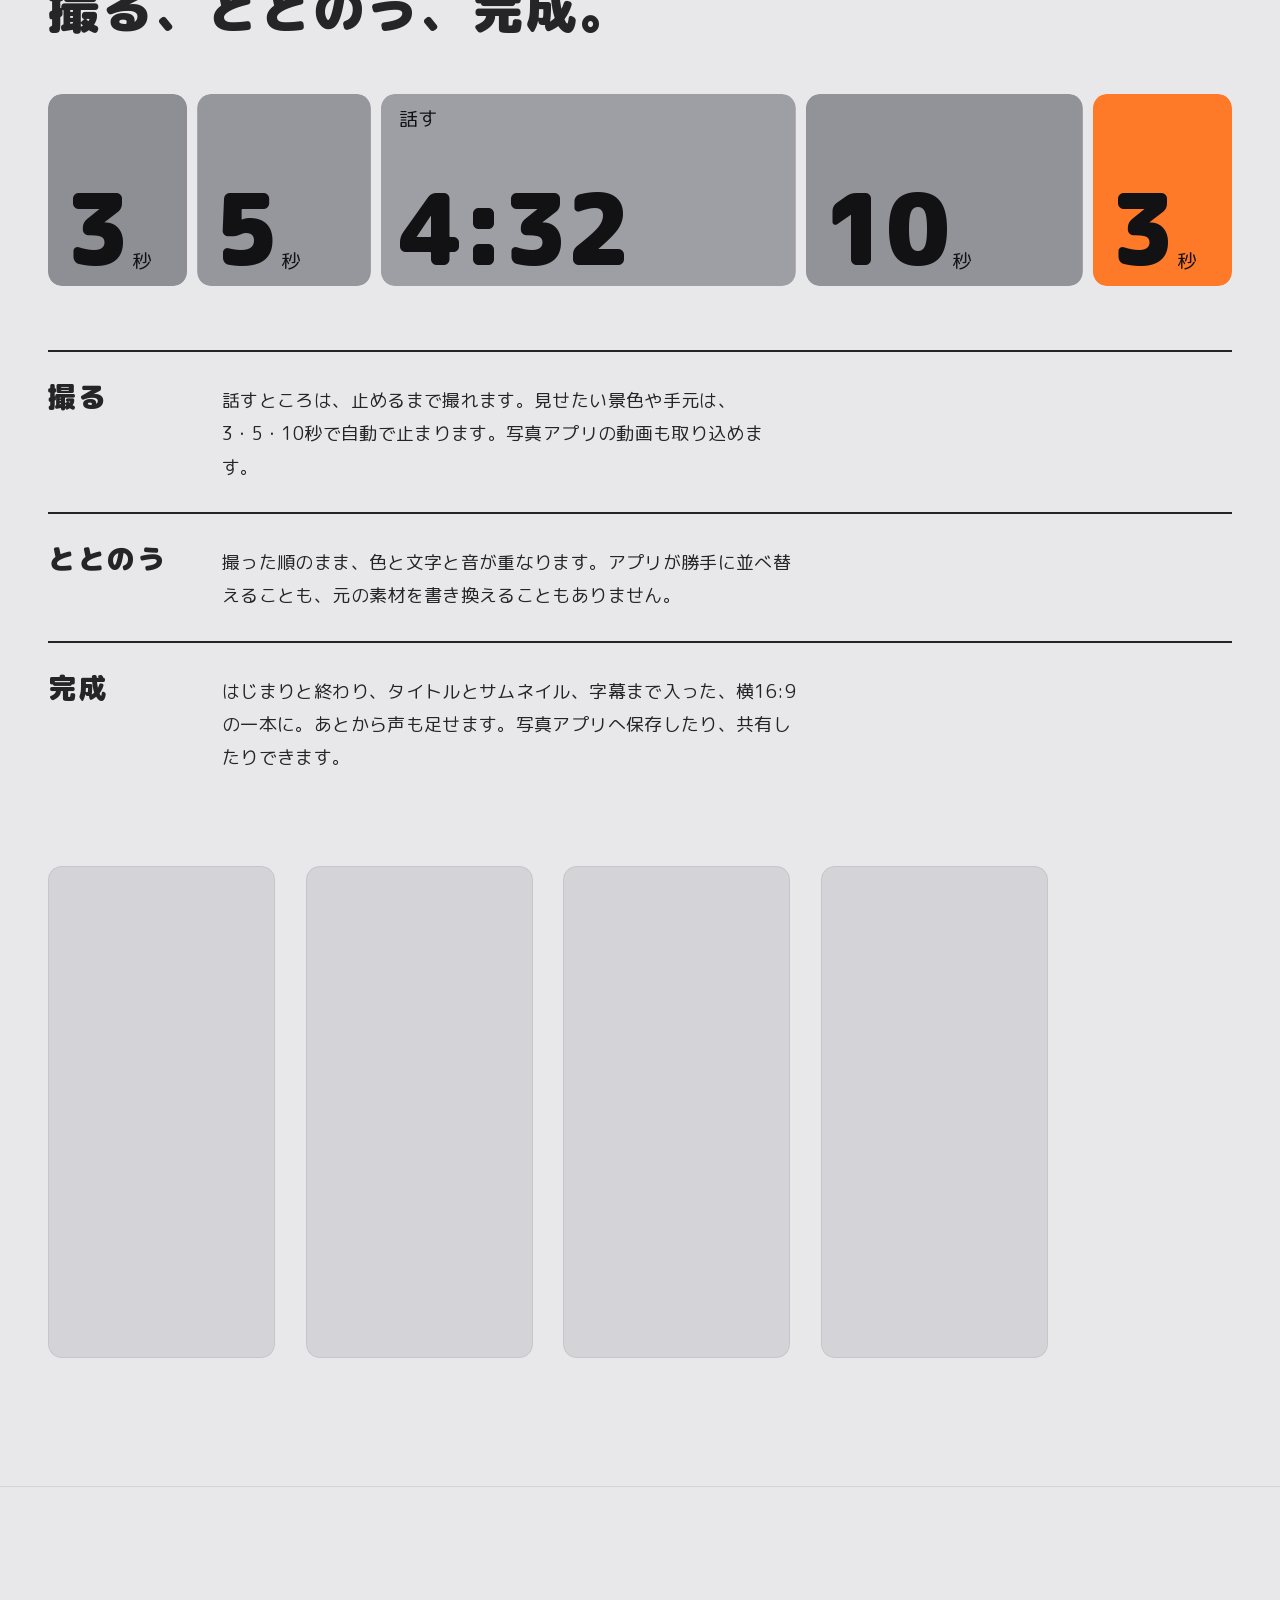
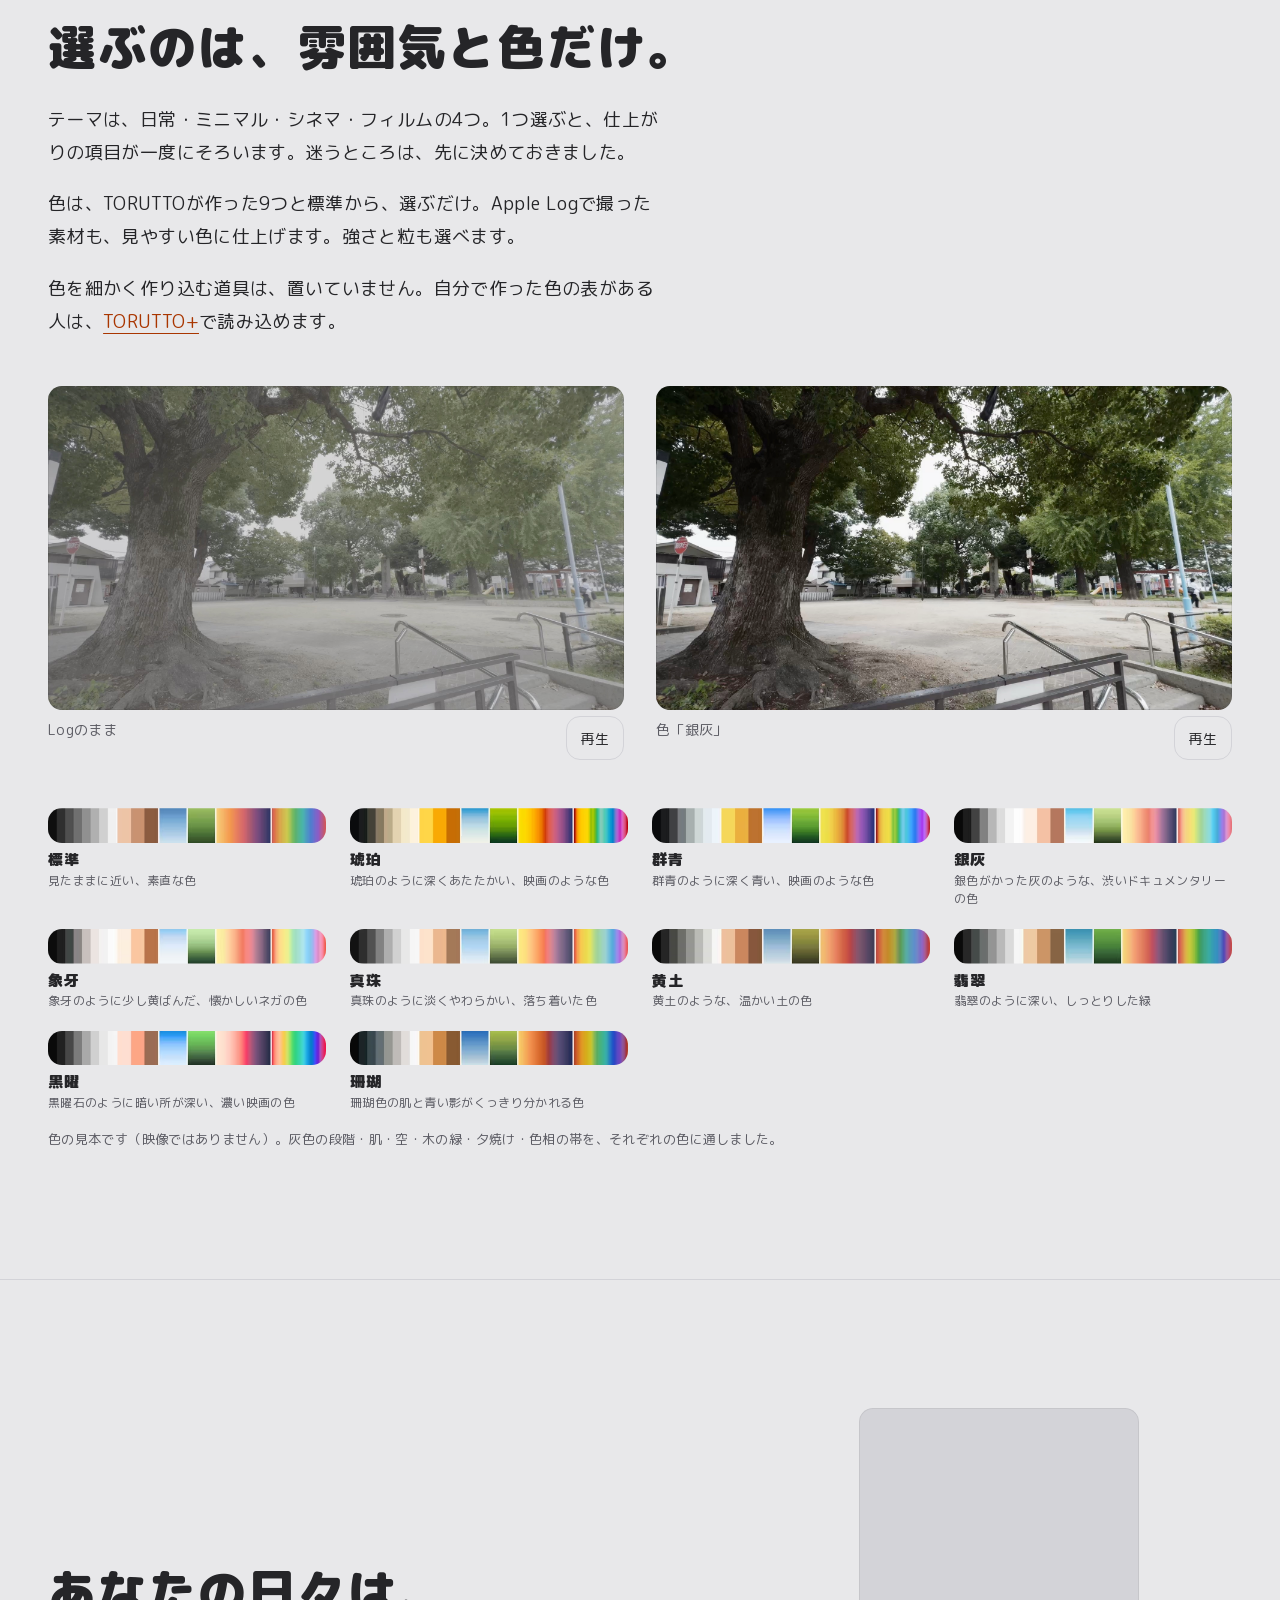
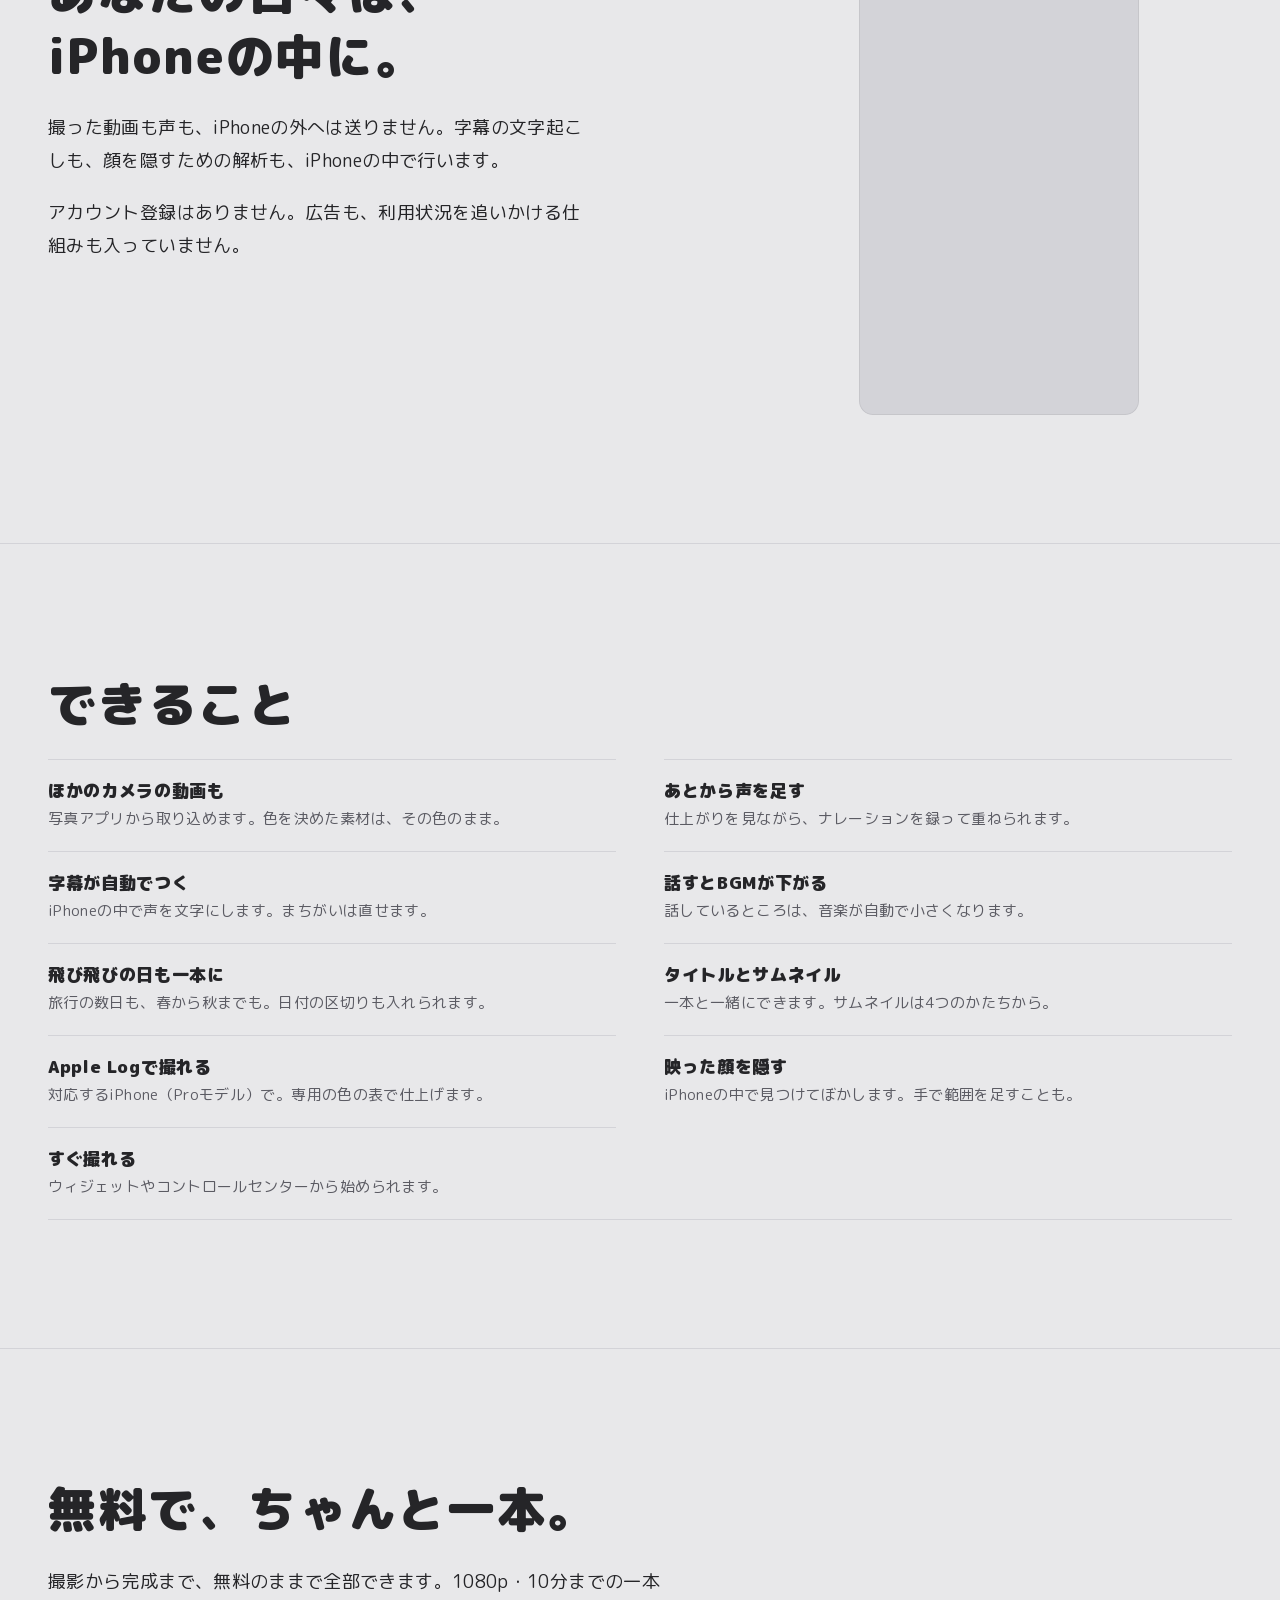
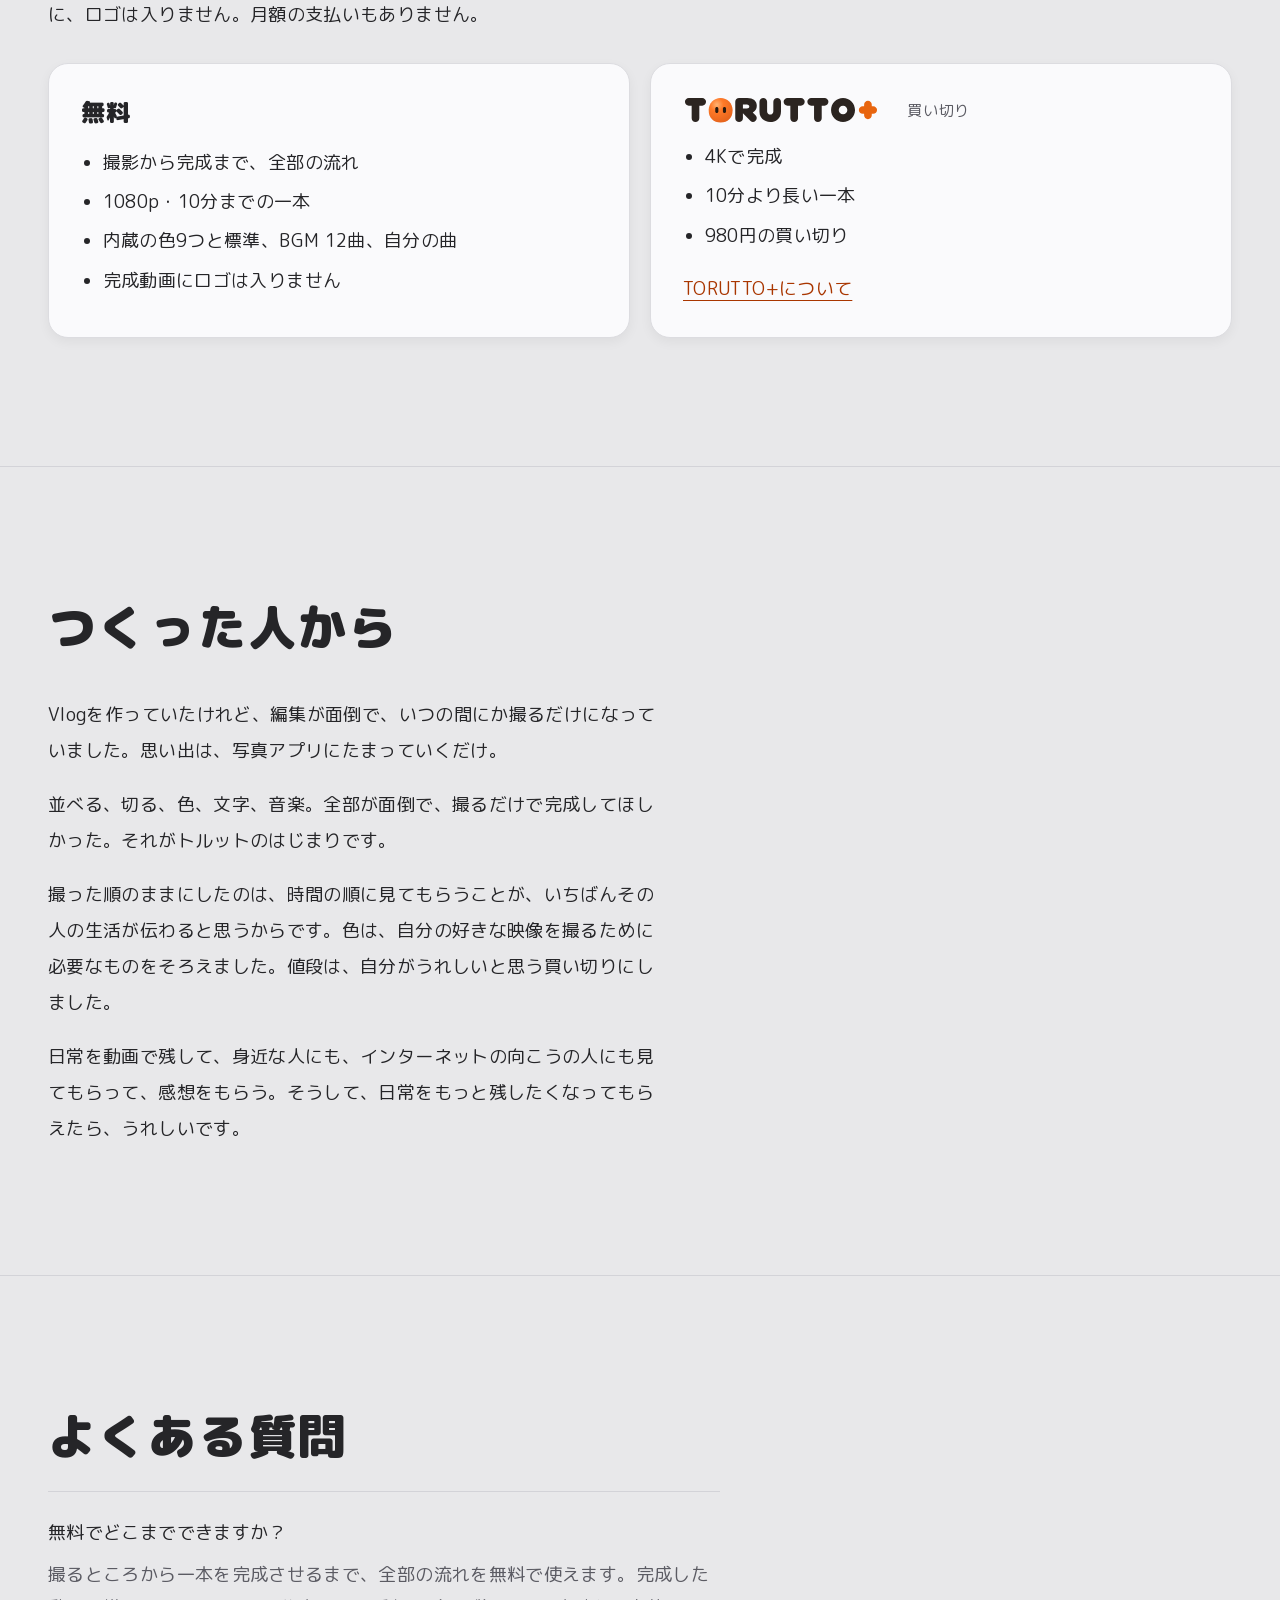
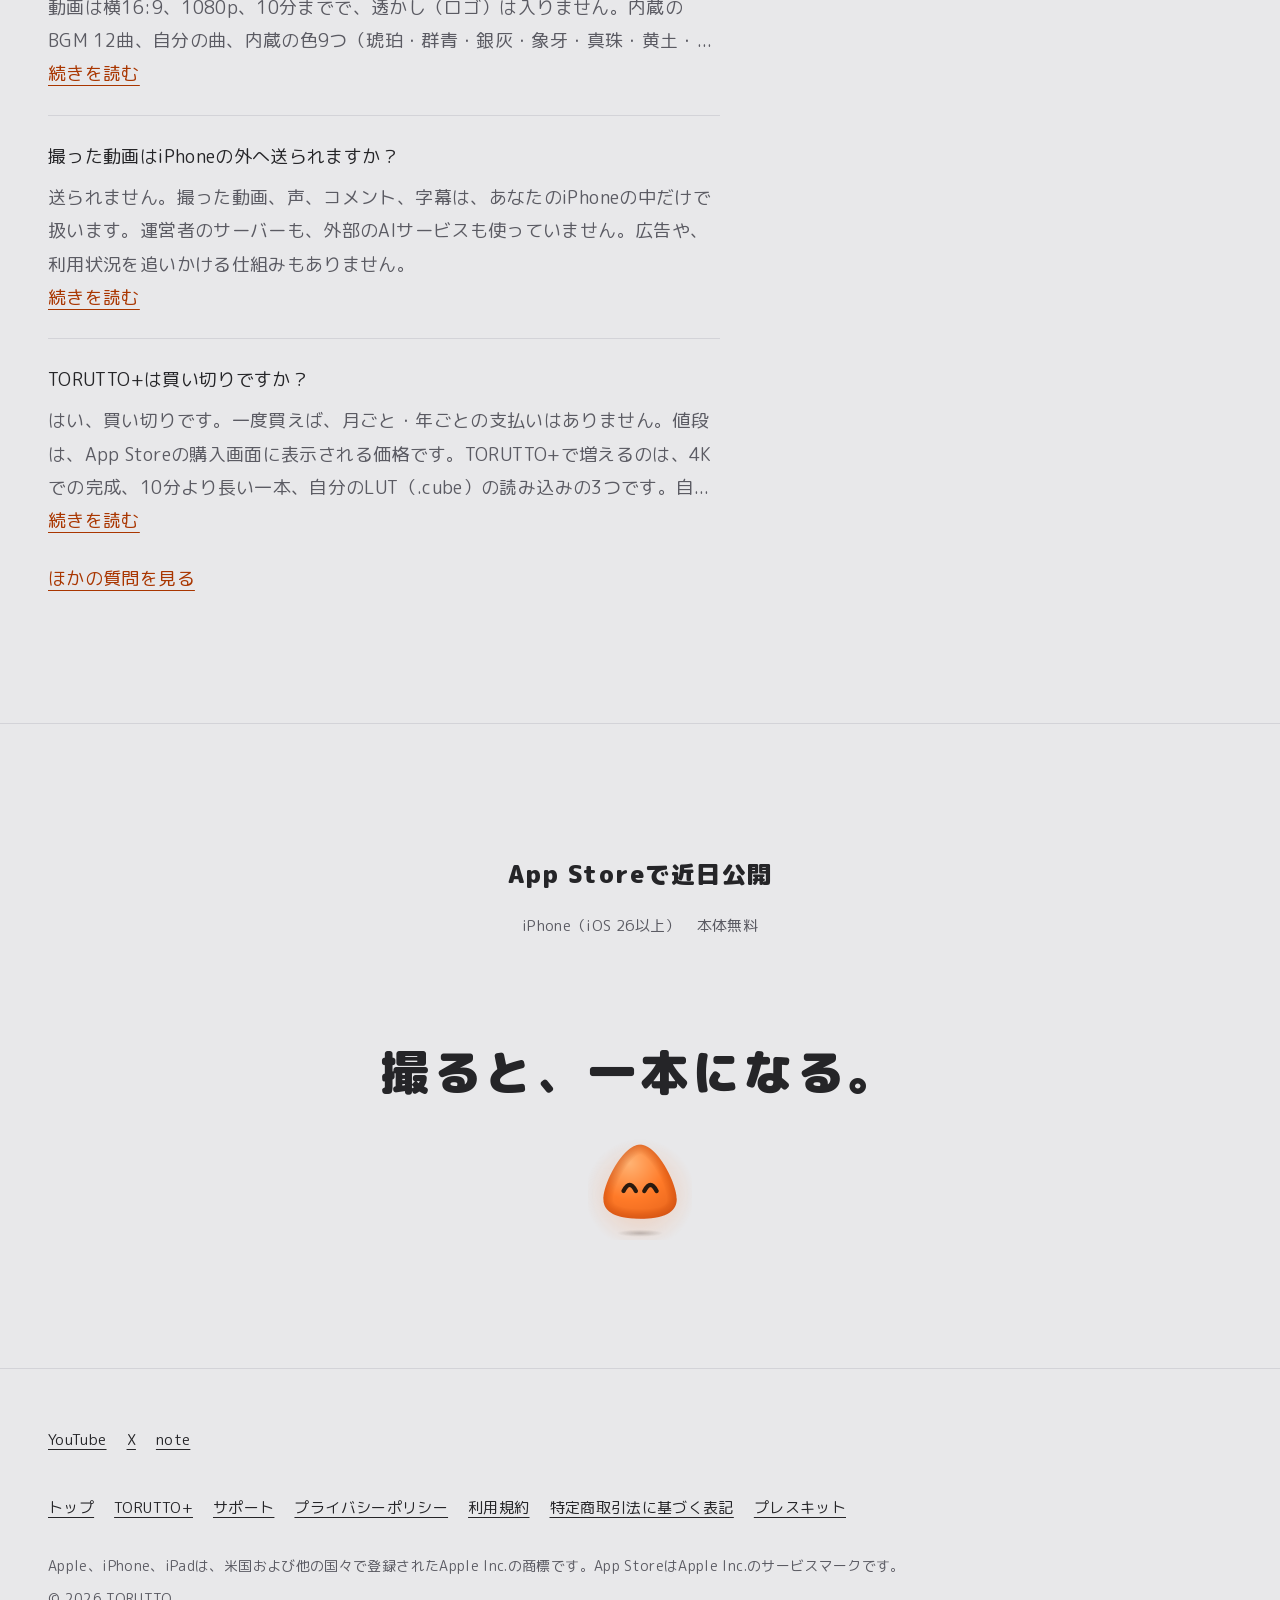
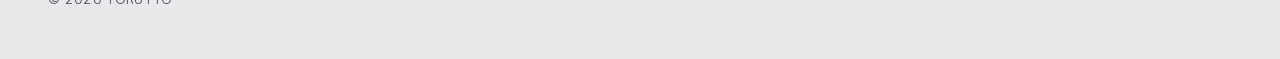
==== commit 50bf927b: "Publish site 2026-10-24" ====
--- a/index.html
+++ b/index.html
@@ -6,9 +6,8 @@
 <title>TORUTTO（トルット）｜撮るだけで、投稿できるVlogに。</title>
 <meta name="description" content="話すのも、見せるのも。撮った順のまま、はじまりからタイトル、字幕まで入った一本に仕上げるiPhoneのカメラです。買い切りで、完成動画にロゴは入りません。">
 <link rel="canonical" href="https://torutto.github.io/">
-<meta name="color-scheme" content="light dark">
-<meta name="theme-color" content="#E8E8EA" media="(prefers-color-scheme: light)">
-<meta name="theme-color" content="#161618" media="(prefers-color-scheme: dark)">
+<meta name="color-scheme" content="light">
+<meta name="theme-color" content="#E8E8EA">
 <meta name="format-detection" content="telephone=no">
 <meta name="referrer" content="strict-origin-when-cross-origin">
 <meta property="og:type" content="website">
@@ -22,19 +21,19 @@
 <meta property="og:image:height" content="630">
 <meta property="og:image:alt" content="TORUTTO（トルット）｜撮るだけで、投稿できるVlogに。">
 <meta name="twitter:card" content="summary_large_image">
-<link rel="icon" href="favicon.svg?v=73d8be1e" type="image/svg+xml">
-<link rel="icon" href="favicon-32.png?v=73d8be1e" sizes="32x32" type="image/png">
-<link rel="apple-touch-icon" href="apple-touch-icon.png?v=73d8be1e">
+<link rel="icon" href="favicon.svg?v=c53edf8c" type="image/svg+xml">
+<link rel="icon" href="favicon-32.png?v=c53edf8c" sizes="32x32" type="image/png">
+<link rel="apple-touch-icon" href="apple-touch-icon.png?v=c53edf8c">
 <link rel="preload" href="fonts/MPLUSRounded1c-Regular.woff2" as="font" type="font/woff2" crossorigin>
 <link rel="preload" href="fonts/MPLUSRounded1c-Black.woff2" as="font" type="font/woff2" crossorigin>
-<link rel="stylesheet" href="assets/site.css?v=1fee96a0">
+<link rel="stylesheet" href="assets/site.css?v=41123f49">
 <script>(function(d){if(!window.TORUTTO_STILL&&'IntersectionObserver' in window&&!(window.matchMedia&&matchMedia('(prefers-reduced-motion: reduce)').matches))d.className+=' js';})(document.documentElement)</script>
 </head>
 <body>
 <a class="skip-link" href="#main">本文へ移動</a>
 <header class="site-header">
   <div class="wrap">
-    <a class="brand" href="./" aria-current="page"><picture><source media="(prefers-color-scheme: dark)" srcset="assets/wordmark-dark.svg?v=73d8be1e"><img class="brand-wordmark" src="assets/wordmark.svg?v=73d8be1e" width="1452" height="232" alt="TORUTTO"></picture></a>
+    <a class="brand" href="./" aria-current="page"><img class="brand-wordmark" src="assets/wordmark.svg?v=c53edf8c" width="1452" height="232" alt="TORUTTO"></a>
     <nav class="site-nav" aria-label="おもな案内">
       <ul>
         <li><a href="plus/">TORUTTO+</a></li>
@@ -193,7 +192,7 @@
         </ul>
       </div>
       <div class="plan">
-        <h3 class="plan-brand"><picture><source media="(prefers-color-scheme: dark)" srcset="assets/wordmark-plus-dark.svg?v=73d8be1e"><img src="assets/wordmark-plus.svg?v=73d8be1e" width="1636" height="232" alt="TORUTTO+"></picture><span class="plan-kind">買い切り</span></h3>
+        <h3 class="plan-brand"><img src="assets/wordmark-plus.svg?v=c53edf8c" width="1636" height="232" alt="TORUTTO+"><span class="plan-kind">買い切り</span></h3>
         <ul>
           <li>4Kで完成</li>
           <li>10分より長い一本</li>
--- a/assets/site.css
+++ b/assets/site.css
@@ -1,7 +1,7 @@
 /* TORUTTO 公式サイト — アプリと共通のニュートラルグレーと丸ゴシック。
    明暗の地・面・文字を分け、オレンジを選択・リンク、グリーンを成功に使う。
    帯はグレーの濃淡で撮影順を表し、最後の1区画だけオレンジ。
-   文言・ページ構成・映像素材はそのまま、端末の明暗設定に合わせる。 */
+   表示はいつもライトグレー（2026-10-24 じゅん。端末の明暗に合わせない）。 */
 
 @font-face {
   font-family: "TORUTTO Rounded Display";
@@ -17,7 +17,7 @@
 }
 
 :root {
-  color-scheme: light dark;
+  color-scheme: light;
   --paper: #E8E8EA;
   --surface: #FAFAFC;
   --ink: #252528;
@@ -50,26 +50,6 @@
   --section: clamp(56px, 10vw, 140px);
   font-synthesis: none;
 }
-@media (prefers-color-scheme: dark) {
-  :root {
-    --paper: #161618;
-    --surface: #242427;
-    --ink: #F4F4F5;
-    --ink2: #B6B6BC;
-    --rule: #424248;
-    --amber-text: #FF7A28;
-    --success: #66D9A3;
-    --action-surface: #44444A;
-    --action-foreground: #F4F4F5;
-    --card-border: #3C3C42;
-    --media-edge: rgba(244, 244, 245, 0.08);
-    --strip-1: #6C6C72;
-    --strip-2: #64646A;
-    --strip-3: #68686E;
-    --strip-4: #66666C;
-    --strip-ink: #F4F4F5;
-  }
-}
 @media (min-width: 720px) {
   :root { --gutter: 48px; }
 }
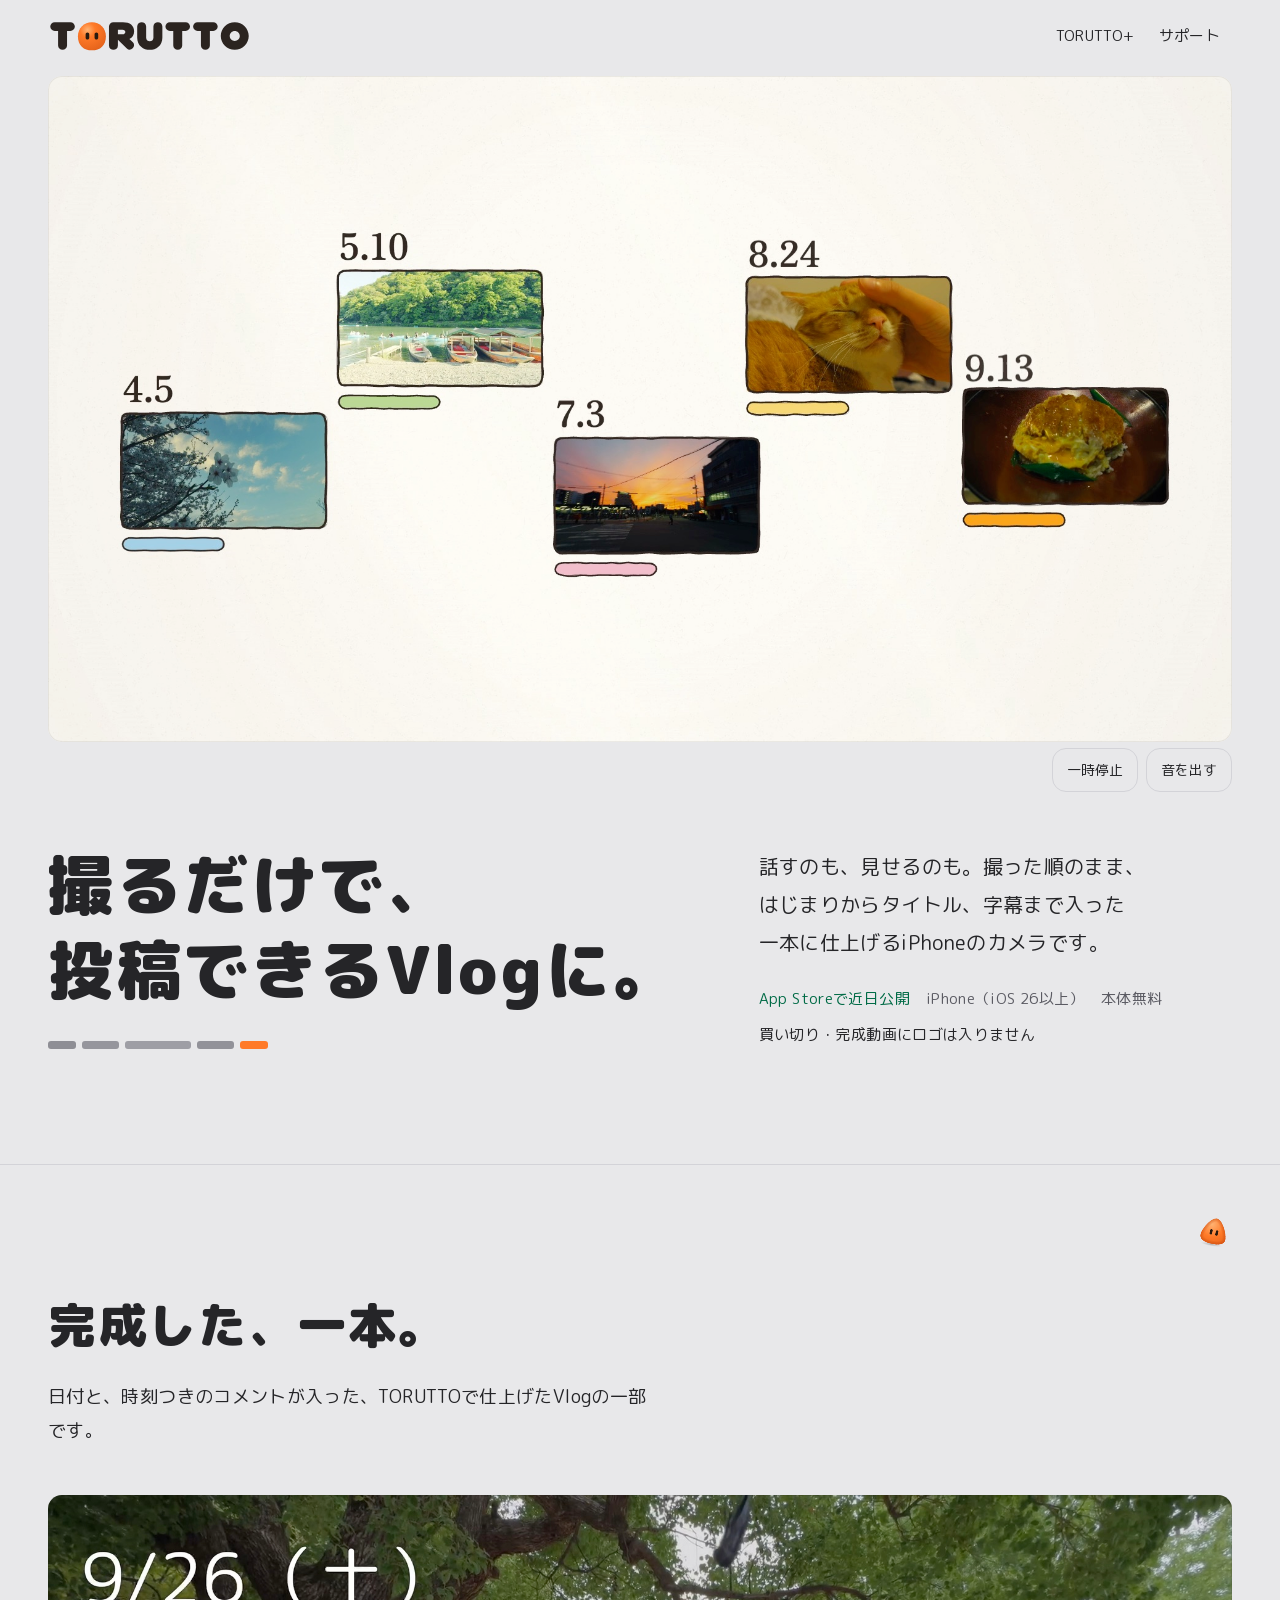
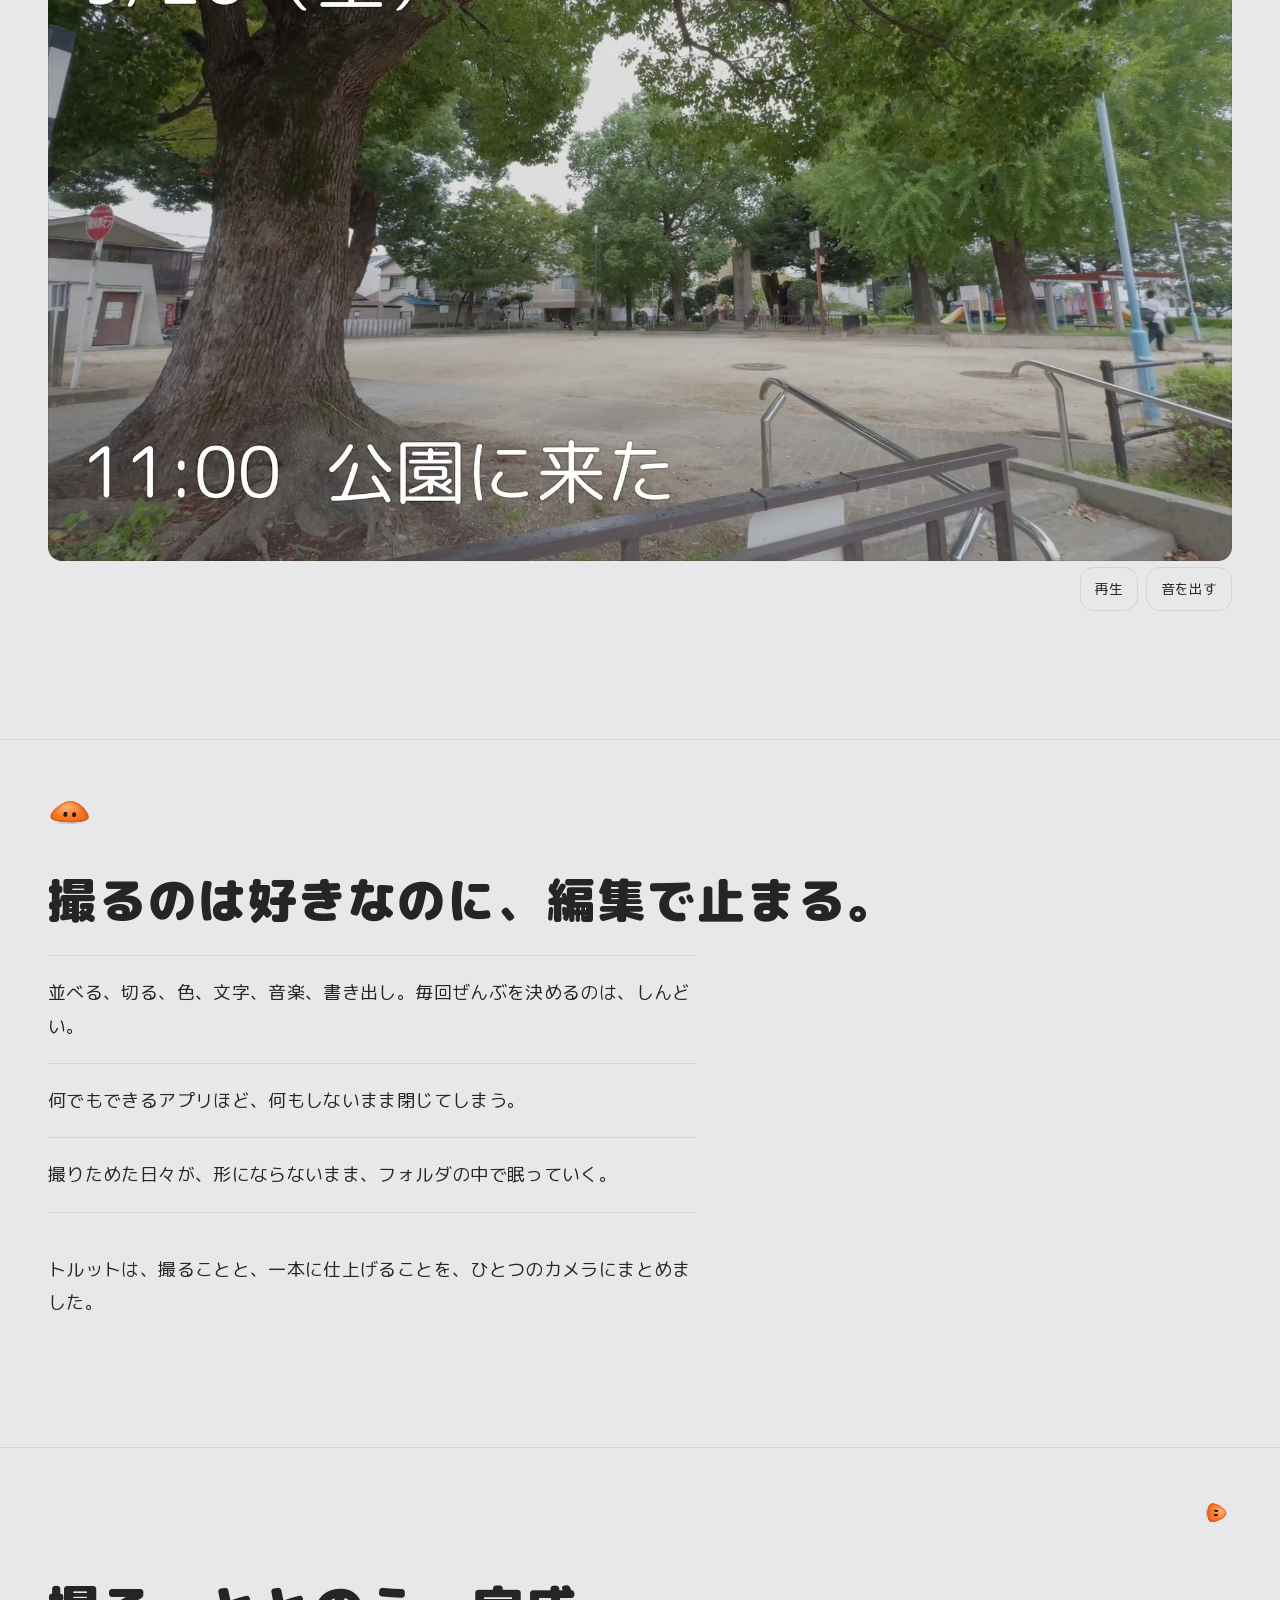
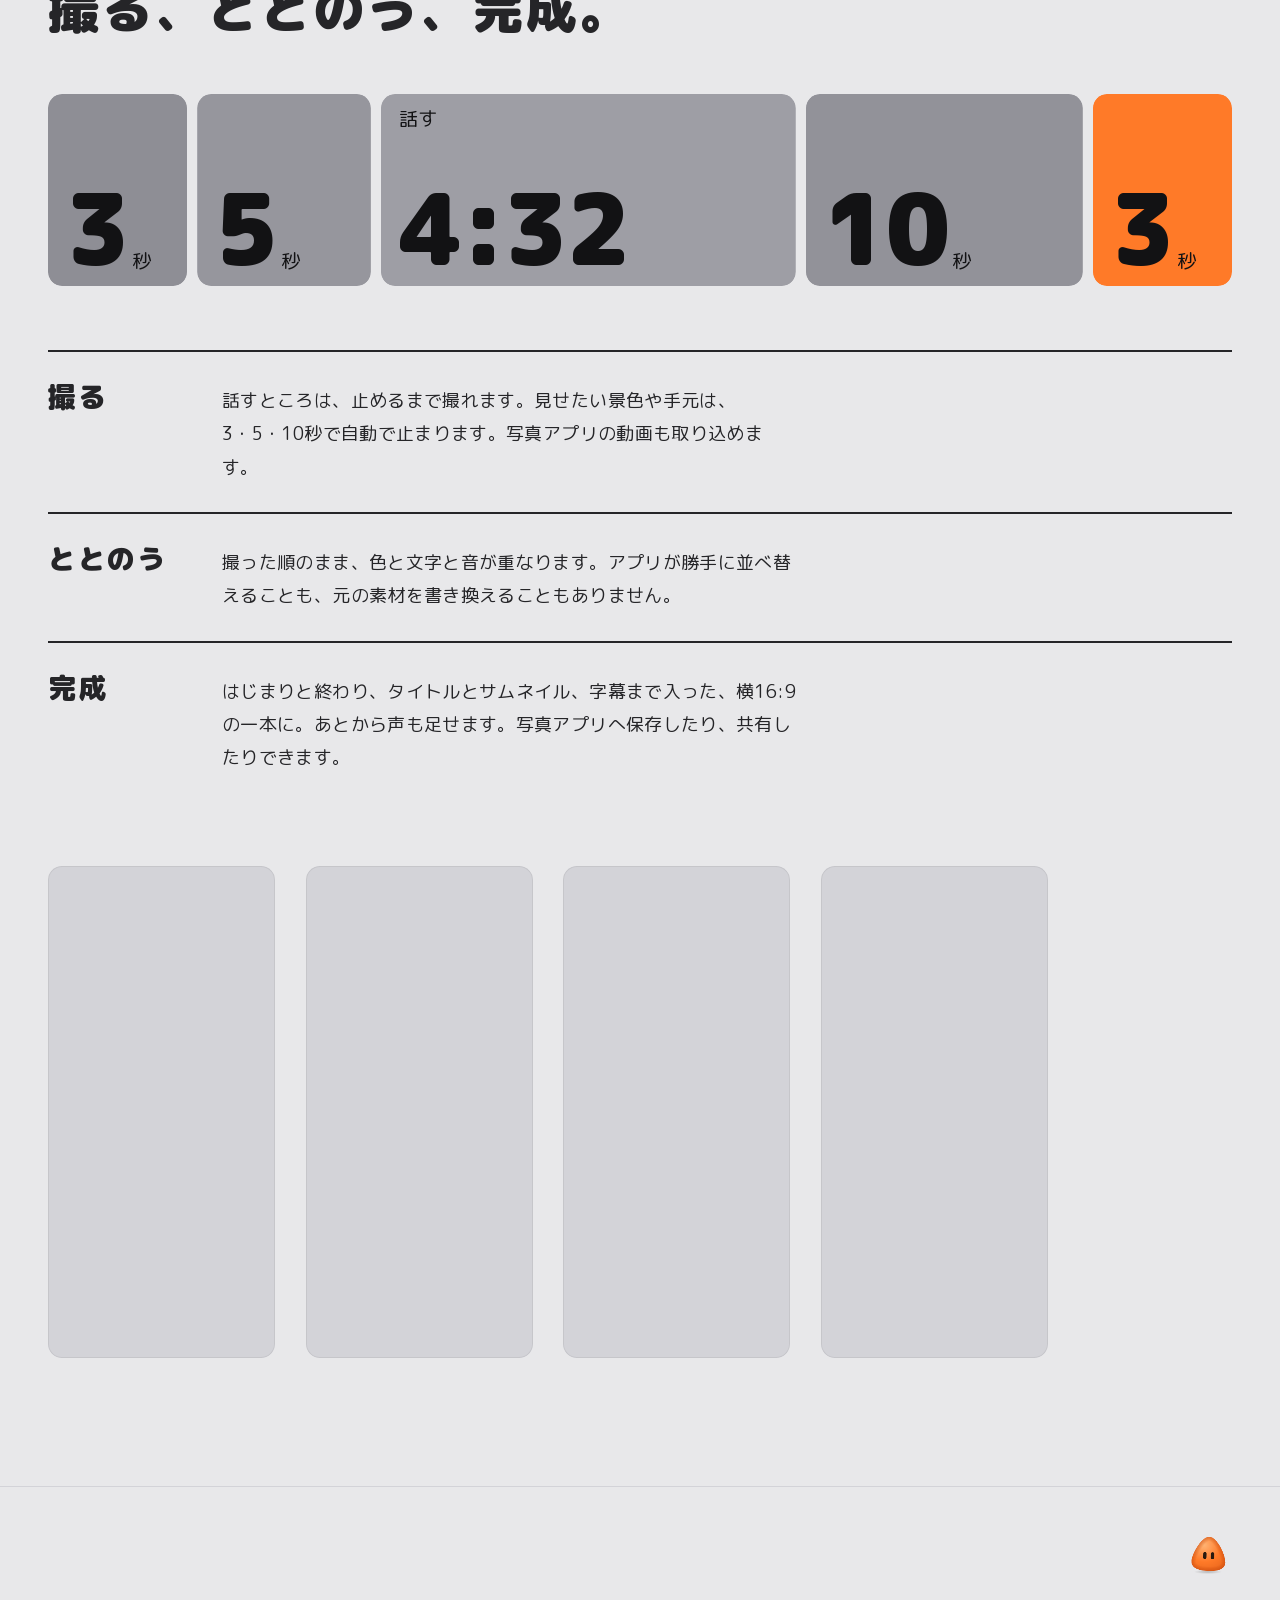
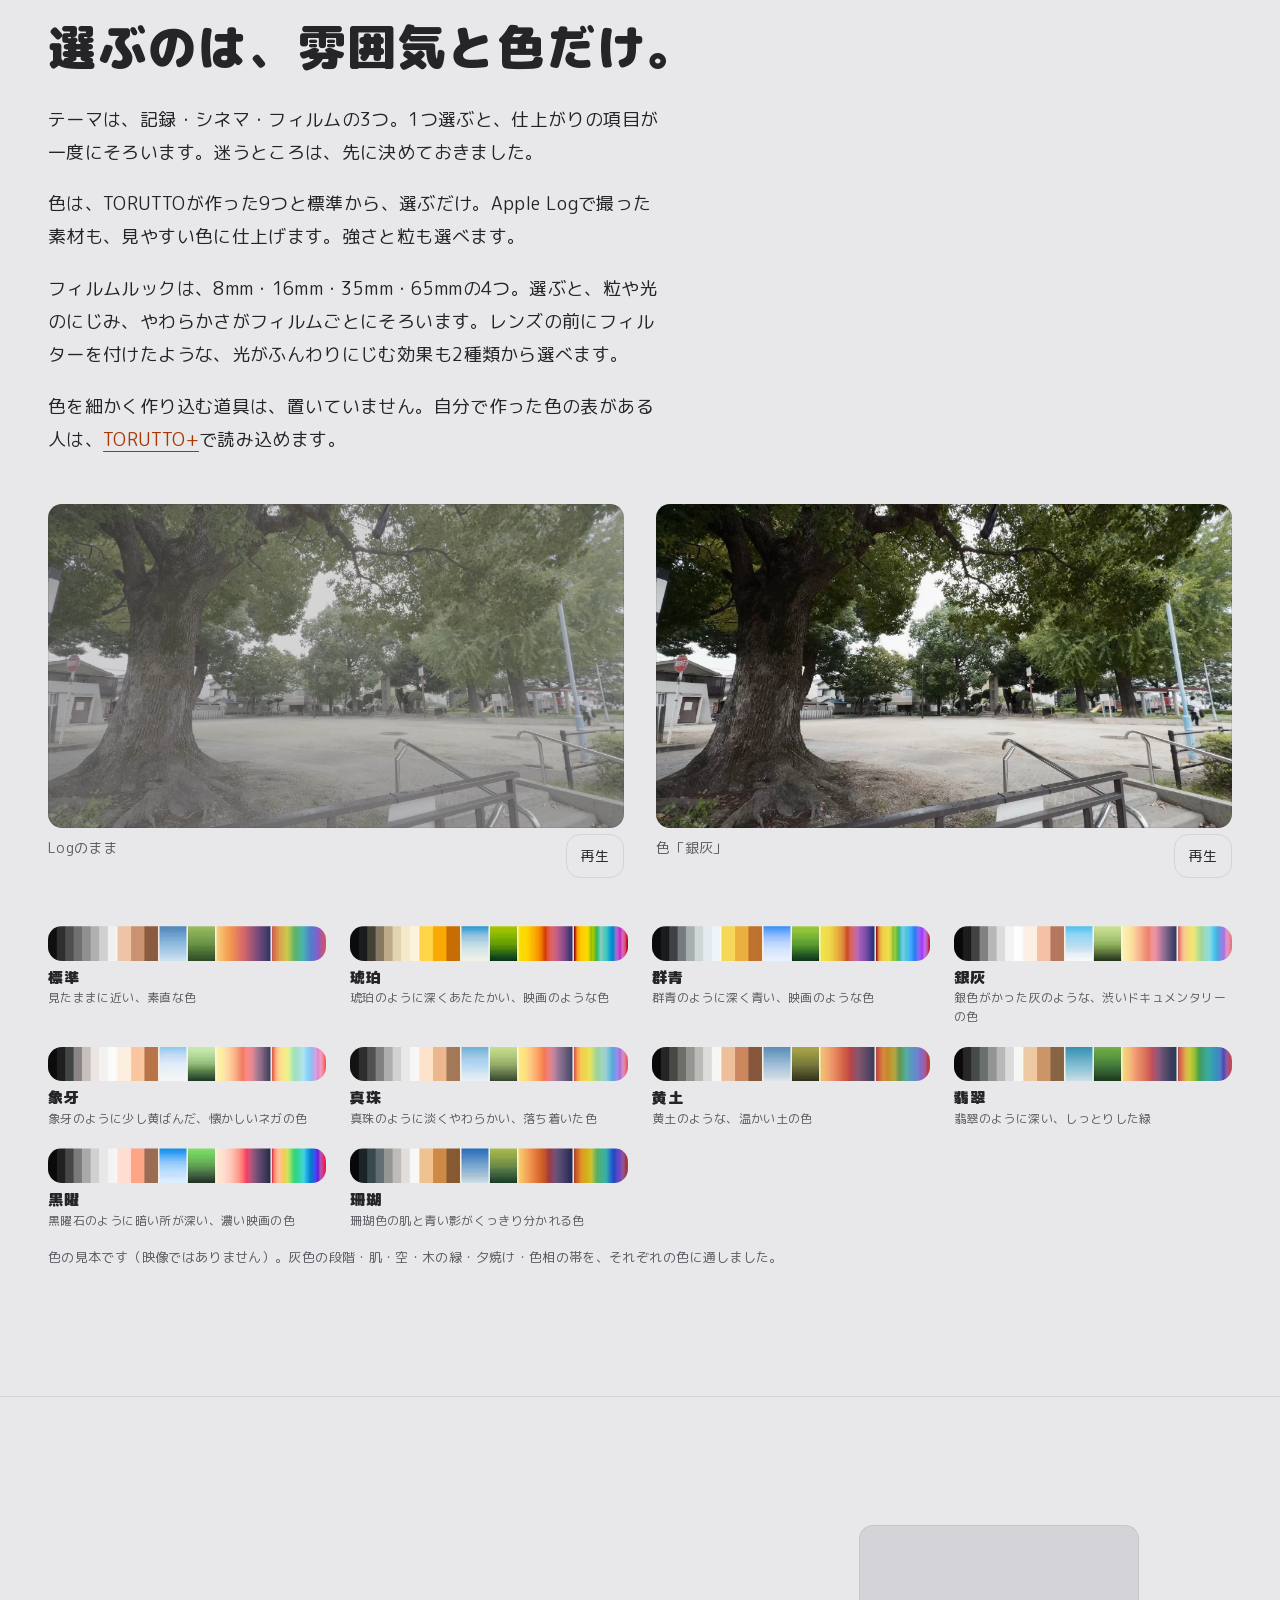
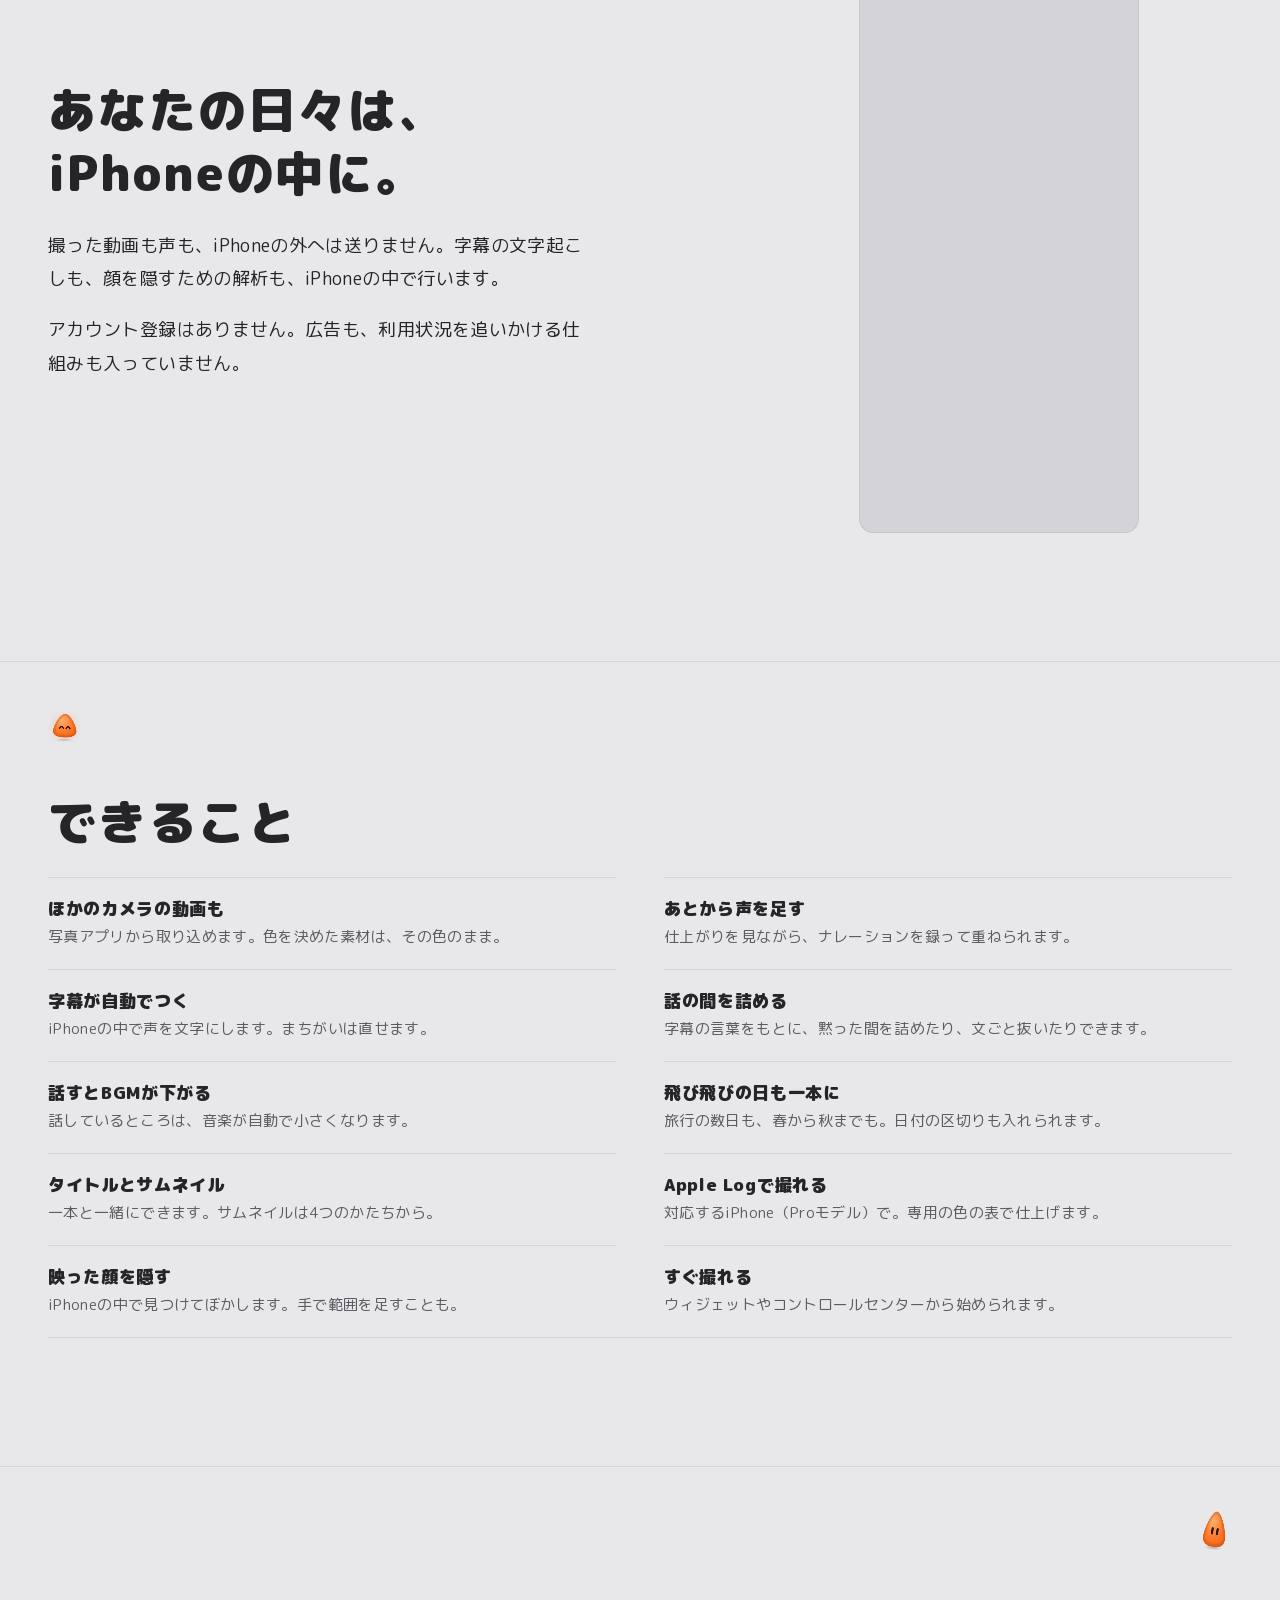
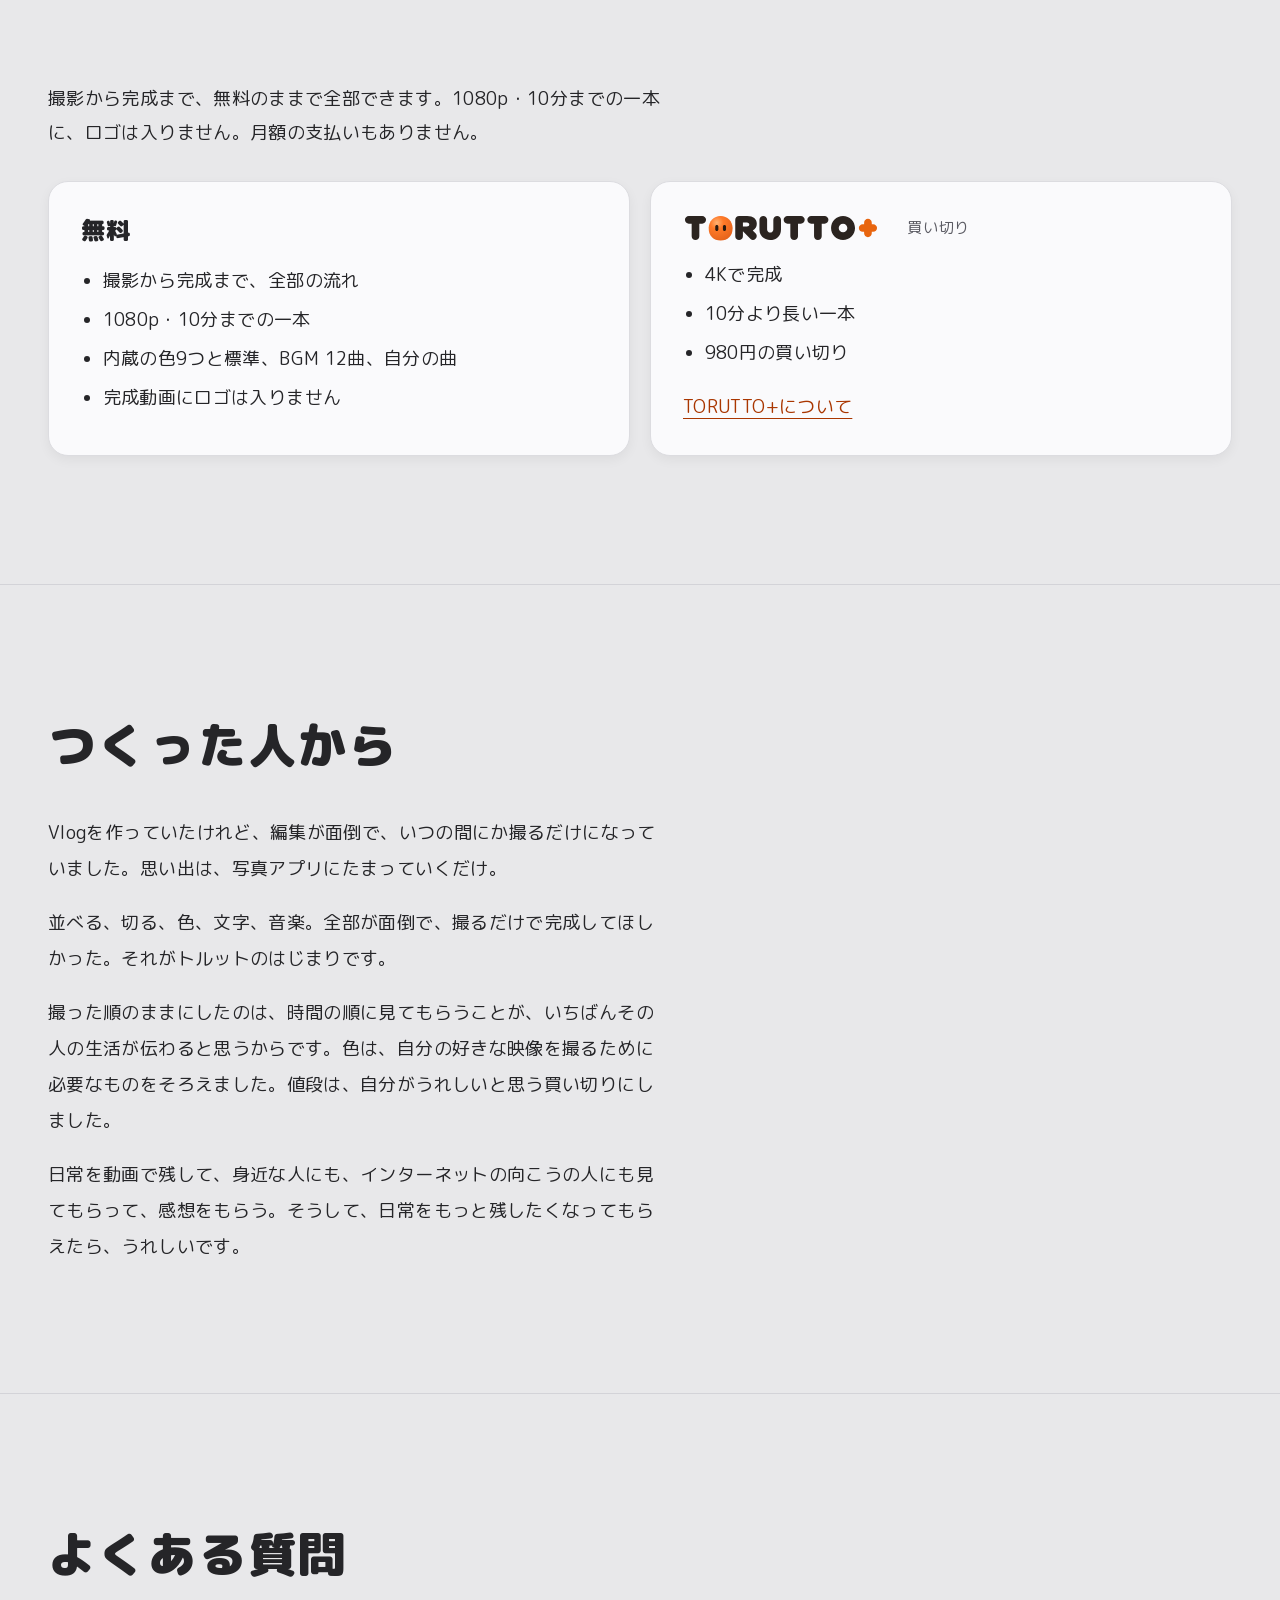
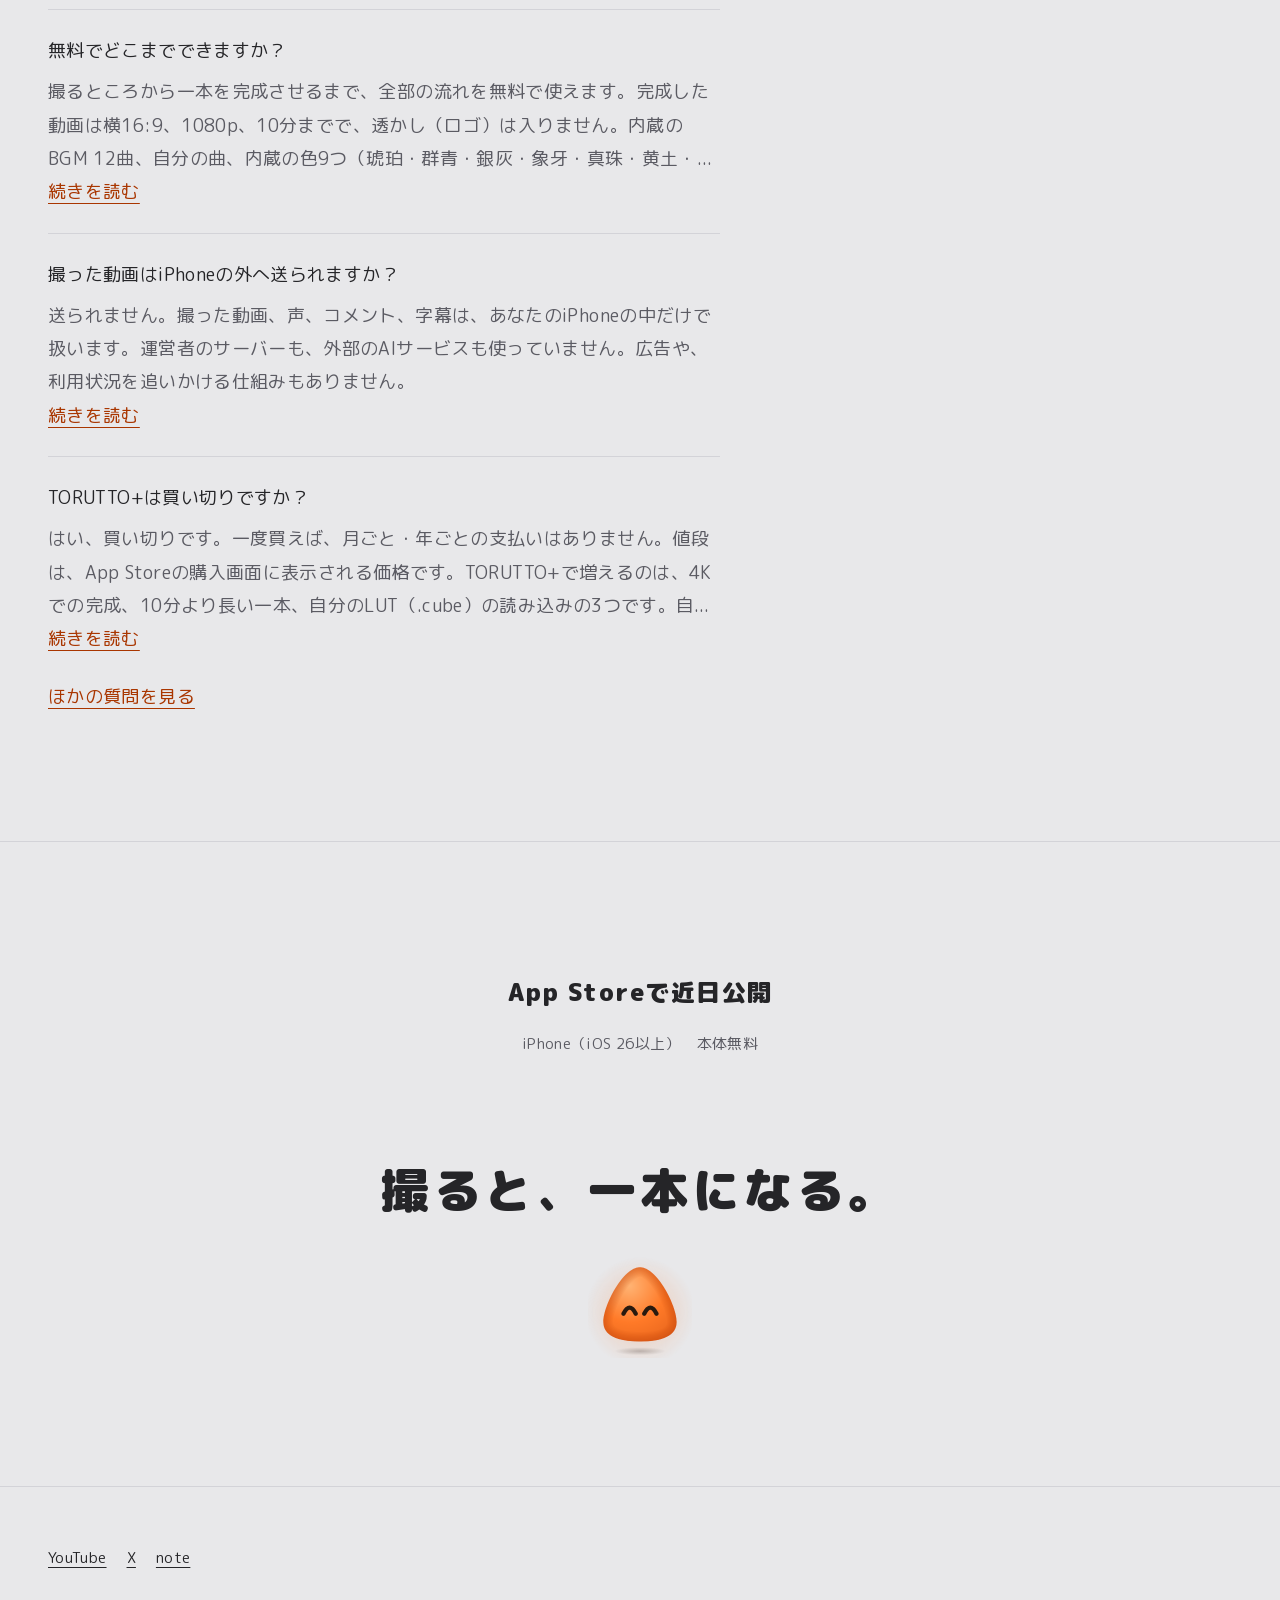
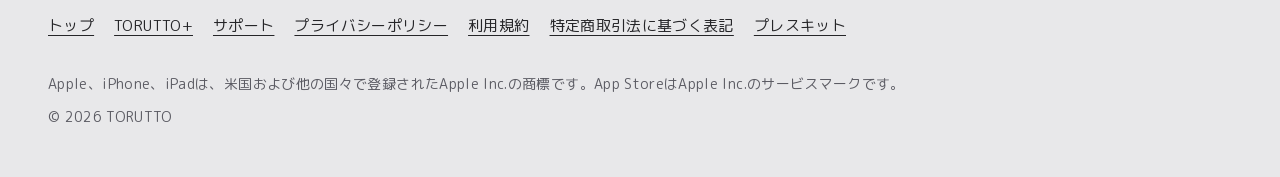
==== commit e6b50b09: "Publish site 2026-10-30" ====
--- a/index.html
+++ b/index.html
@@ -26,7 +26,7 @@
 <link rel="apple-touch-icon" href="apple-touch-icon.png?v=c53edf8c">
 <link rel="preload" href="fonts/MPLUSRounded1c-Regular.woff2" as="font" type="font/woff2" crossorigin>
 <link rel="preload" href="fonts/MPLUSRounded1c-Black.woff2" as="font" type="font/woff2" crossorigin>
-<link rel="stylesheet" href="assets/site.css?v=41123f49">
+<link rel="stylesheet" href="assets/site.css?v=ecdbc4ae">
 <script>(function(d){if(!window.TORUTTO_STILL&&'IntersectionObserver' in window&&!(window.matchMedia&&matchMedia('(prefers-reduced-motion: reduce)').matches))d.className+=' js';})(document.documentElement)</script>
 </head>
 <body>
@@ -64,6 +64,8 @@
 </section>
 
 <section class="section finished" aria-labelledby="finished-title">
+  <span class="torun-spot torun-float torun-float-right" style="--torun:48px;--y:16%;--tilt:10deg;--drift:0s" aria-hidden="true"><canvas class="torun" width="96" height="96"></canvas></span>
+  <span class="torun-spot torun-float torun-float-left wide-only" style="--torun:26px;--y:62%;--tilt:-24deg;--drift:2s" aria-hidden="true"><canvas class="torun" width="52" height="52"></canvas></span>
   <div class="wrap">
     <h2 id="finished-title" data-rv="title"><span class="rv-ln"><span>完成した、</span></span><span class="rv-ln"><span>一本。</span></span></h2>
     <p class="section-lead">日付と、時刻つきのコメントが入った、TORUTTOで仕上げたVlogの一部です。</p>
@@ -74,6 +76,7 @@
 </section>
 
 <section class="section concern" aria-labelledby="concern-title">
+  <span class="torun-spot torun-float torun-float-left torun-flat" style="--torun:56px;--y:50%;--tilt:0deg;--drift:1s" aria-hidden="true"><canvas class="torun" width="112" height="112" data-look="down"></canvas></span>
   <div class="wrap">
     <h2 id="concern-title" data-rv="title"><span class="rv-ln"><span>撮るのは好きなのに、</span></span><span class="rv-ln"><span>編集で止まる。</span></span></h2>
     <ul class="concern-list">
@@ -86,6 +89,8 @@
 </section>
 
 <section class="section flow" aria-labelledby="flow-title">
+  <span class="torun-spot torun-float torun-float-right" style="--torun:36px;--y:10%;--tilt:90deg;--drift:3s" aria-hidden="true"><canvas class="torun" width="72" height="72"></canvas></span>
+  <span class="torun-spot torun-float torun-float-left torun-tall wide-only" style="--torun:44px;--y:68%;--tilt:-12deg;--drift:0s" aria-hidden="true"><canvas class="torun" width="88" height="88"></canvas></span>
   <div class="wrap">
     <h2 id="flow-title" data-rv="title"><span class="rv-ln"><span>撮る、</span></span><span class="rv-ln"><span>ととのう、</span></span><span class="rv-ln"><span>完成。</span></span></h2>
     <div class="blocks" data-rv="snap" role="img" aria-label="3秒、5秒の短いクリップ、4分32秒話したところ、10秒、3秒の短いクリップが、撮った順に並んだ帯">
@@ -121,11 +126,14 @@
 </section>
 
 <section class="section looks" aria-labelledby="looks-title">
+  <span class="torun-spot torun-float torun-float-right" style="--torun:64px;--y:38%;--tilt:0deg;--drift:1.5s" aria-hidden="true"><canvas class="torun" width="128" height="128"></canvas></span>
+  <span class="torun-spot torun-float torun-float-left torun-roll wide-only" style="--torun:24px;--y:14%;--tilt:0deg;--drift:0s" aria-hidden="true"><canvas class="torun" width="48" height="48"></canvas></span>
   <div class="wrap">
     <h2 id="looks-title" data-rv="title"><span class="rv-ln"><span>選ぶのは、</span></span><span class="rv-ln"><span>雰囲気と色だけ。</span></span></h2>
     <div class="looks-body">
-      <p>テーマは、日常・ミニマル・シネマ・フィルムの4つ。1つ選ぶと、仕上がりの項目が一度にそろいます。迷うところは、先に決めておきました。</p>
+      <p>テーマは、記録・シネマ・フィルムの3つ。1つ選ぶと、仕上がりの項目が一度にそろいます。迷うところは、先に決めておきました。</p>
       <p>色は、TORUTTOが作った9つと標準から、選ぶだけ。<span class="nowrap">Apple Log</span>で撮った素材も、見やすい色に仕上げます。強さと粒も選べます。</p>
+      <p>フィルムルックは、8mm・16mm・35mm・65mmの4つ。選ぶと、粒や光のにじみ、やわらかさがフィルムごとにそろいます。レンズの前にフィルターを付けたような、光がふんわりにじむ効果も2種類から選べます。</p>
       <p>色を細かく作り込む道具は、置いていません。自分で作った色の表がある人は、<a href="plus/">TORUTTO+</a>で読み込めます。</p>
     </div>
     <div class="compare" data-rv="stagger">
@@ -161,12 +169,15 @@
 </section>
 
 <section class="section can" aria-labelledby="can-title">
+  <span class="torun-spot torun-float torun-float-left" style="--torun:44px;--y:28%;--tilt:0deg;--drift:0s" aria-hidden="true"><canvas class="torun" width="88" height="88" data-mood="done"></canvas></span>
+  <span class="torun-spot torun-float torun-float-right torun-flat wide-only" style="--torun:30px;--y:74%;--tilt:-30deg;--drift:2.5s" aria-hidden="true"><canvas class="torun" width="60" height="60"></canvas></span>
   <div class="wrap">
     <h2 id="can-title" data-rv="title"><span class="rv-ln"><span>できること</span></span></h2>
     <dl class="can-list" data-rv="stagger">
       <div><dt>ほかのカメラの動画も</dt><dd>写真アプリから取り込めます。色を決めた素材は、その色のまま。</dd></div>
       <div><dt>あとから声を足す</dt><dd>仕上がりを見ながら、ナレーションを録って重ねられます。</dd></div>
       <div><dt>字幕が自動でつく</dt><dd>iPhoneの中で声を文字にします。まちがいは直せます。</dd></div>
+      <div><dt>話の間を詰める</dt><dd>字幕の言葉をもとに、黙った間を詰めたり、文ごと抜いたりできます。</dd></div>
       <div><dt>話すとBGMが下がる</dt><dd>話しているところは、音楽が自動で小さくなります。</dd></div>
       <div><dt>飛び飛びの日も一本に</dt><dd>旅行の数日も、春から秋までも。日付の区切りも入れられます。</dd></div>
       <div><dt>タイトルとサムネイル</dt><dd>一本と一緒にできます。サムネイルは4つのかたちから。</dd></div>
@@ -178,6 +189,7 @@
 </section>
 
 <section class="section plans" aria-labelledby="plans-title">
+  <span class="torun-spot torun-float torun-float-right torun-tall" style="--torun:52px;--y:22%;--tilt:6deg;--drift:0.8s" aria-hidden="true"><canvas class="torun" width="104" height="104"></canvas></span>
   <div class="wrap">
     <h2 id="plans-title" data-rv="title"><span class="rv-ln"><span>無料で、</span></span><span class="rv-ln"><span>ちゃんと一本。</span></span></h2>
     <p class="section-lead">撮影から完成まで、無料のままで全部できます。1080p・10分までの一本に、ロゴは入りません。月額の支払いもありません。</p>
@@ -206,6 +218,7 @@
 </section>
 
 <section class="section maker" aria-labelledby="maker-title">
+  <span class="torun-spot torun-float torun-float-left wide-only" style="--torun:34px;--y:58%;--tilt:0deg;--drift:1.2s" aria-hidden="true"><canvas class="torun" width="68" height="68" data-look="down"></canvas></span>
   <div class="wrap">
     <h2 id="maker-title" data-rv="title"><span class="rv-ln"><span>つくった人から</span></span></h2>
     <div class="maker-body">
@@ -218,14 +231,17 @@
 </section>
 
 <section class="section faq-excerpt" aria-labelledby="faq-title">
+  <span class="torun-spot torun-float torun-float-right torun-roll wide-only" style="--torun:40px;--y:36%;--tilt:-10deg;--drift:0s" aria-hidden="true"><canvas class="torun" width="80" height="80"></canvas></span>
   <div class="wrap">
     <h2 id="faq-title" data-rv="title"><span class="rv-ln"><span>よくある質問</span></span></h2>
-    <dl class="qa-list"><dt>無料でどこまでできますか？</dt><dd><span class="qa-a">撮るところから一本を完成させるまで、全部の流れを無料で使えます。完成した動画は横16:9、1080p、10分までで、<strong>透かし（ロゴ）は入りません</strong>。内蔵のBGM 12曲、自分の曲、内蔵の色9つ（琥珀・群青・銀灰・象牙・真珠・黄土・翡翠・黒曜・珊瑚）と標準、テーマ4つ（日常・ミニマル・シネマ・フィルム）、字幕、顔を隠す機能、あとから声を足す機能、まとめVlogも無料です。</span> <a href="support/#q-2">続きを読む<span class="visually-hidden">（無料でどこまでできますか？）</span></a></dd><dt>撮った動画はiPhoneの外へ送られますか？</dt><dd><span class="qa-a">送られません。撮った動画、声、コメント、字幕は、あなたのiPhoneの中だけで扱います。運営者のサーバーも、外部のAIサービスも使っていません。広告や、利用状況を追いかける仕組みもありません。</span> <a href="support/#q-23">続きを読む<span class="visually-hidden">（撮った動画はiPhoneの外へ送られますか？）</span></a></dd><dt>TORUTTO+は買い切りですか？</dt><dd><span class="qa-a">はい、買い切りです。一度買えば、月ごと・年ごとの支払いはありません。値段は、App Storeの購入画面に表示される価格です。TORUTTO+で増えるのは、4Kでの完成、10分より長い一本、自分のLUT（.cube）の読み込みの3つです。自分の曲は無料版でも読み込めます。</span> <a href="support/#q-19">続きを読む<span class="visually-hidden">（TORUTTO+は買い切りですか？）</span></a></dd></dl>
+    <dl class="qa-list"><dt>無料でどこまでできますか？</dt><dd><span class="qa-a">撮るところから一本を完成させるまで、全部の流れを無料で使えます。完成した動画は横16:9、1080p、10分までで、<strong>透かし（ロゴ）は入りません</strong>。内蔵のBGM 12曲、自分の曲、内蔵の色9つ（琥珀・群青・銀灰・象牙・真珠・黄土・翡翠・黒曜・珊瑚）と標準、テーマ3つ（記録・シネマ・フィルム）、字幕、顔を隠す機能、あとから声を足す機能、まとめVlogも無料です。</span> <a href="support/#q-2">続きを読む<span class="visually-hidden">（無料でどこまでできますか？）</span></a></dd><dt>撮った動画はiPhoneの外へ送られますか？</dt><dd><span class="qa-a">送られません。撮った動画、声、コメント、字幕は、あなたのiPhoneの中だけで扱います。運営者のサーバーも、外部のAIサービスも使っていません。広告や、利用状況を追いかける仕組みもありません。</span> <a href="support/#q-23">続きを読む<span class="visually-hidden">（撮った動画はiPhoneの外へ送られますか？）</span></a></dd><dt>TORUTTO+は買い切りですか？</dt><dd><span class="qa-a">はい、買い切りです。一度買えば、月ごと・年ごとの支払いはありません。値段は、App Storeの購入画面に表示される価格です。TORUTTO+で増えるのは、4Kでの完成、10分より長い一本、自分のLUT（.cube）の読み込みの3つです。自分の曲は無料版でも読み込めます。</span> <a href="support/#q-19">続きを読む<span class="visually-hidden">（TORUTTO+は買い切りですか？）</span></a></dd></dl>
     <p class="more-link"><a href="support/">ほかの質問を見る</a></p>
   </div>
 </section>
 
 <section class="section closing" aria-labelledby="closing-title">
+  <span class="torun-spot torun-float torun-float-left wide-only" style="--torun:28px;--y:40%;--tilt:18deg;--drift:2s" aria-hidden="true"><canvas class="torun" width="56" height="56"></canvas></span>
+  <span class="torun-spot torun-float torun-float-right torun-flat wide-only" style="--torun:36px;--y:55%;--tilt:0deg;--drift:0.5s" aria-hidden="true"><canvas class="torun" width="72" height="72"></canvas></span>
   <div class="wrap">
     <div class="store-cta"><p class="store-soon">App Storeで近日公開</p><p class="availability"><span>iPhone（iOS 26以上）</span><span>本体無料</span></p></div>
     <p id="closing-title" class="closing-line mincho">撮ると、一本になる。</p>
--- a/assets/site.css
+++ b/assets/site.css
@@ -935,7 +935,7 @@
   }
 }
 
-/* ── トルン（HIKARI、launch/torun/hikari.js。BRAND.md §7）: 脇役の所だけ、1画面に1体。枠は正方形 ── */
+/* ── トルン（HIKARI、launch/torun/hikari.js。BRAND.md §7、docs/design/TORUN_MASCOT.md）。枠は正方形 ── */
 .torun-spot {
   display: inline-block;
   width: var(--torun, 96px);
@@ -954,6 +954,40 @@
 .page-head-row { display: flex; align-items: flex-start; justify-content: space-between; gap: 16px; }
 .page-head-row .torun-spot { flex: none; margin-top: -4px; }
 
+/* 漂うトルン: トップの各段の余白に、大きさ・傾き・形を変えて置く。文字には重ねない。
+   狭い画面は段の上の余白（--section）の中、広い画面は本文の外の左右の余白の中。 */
+.section:has(> .torun-float) { position: relative; overflow-x: clip; }
+.torun-float {
+  --ts: calc(var(--torun) * 0.75);
+  position: absolute;
+  top: calc((var(--section) - var(--ts)) / 2);
+  width: var(--ts);
+  height: var(--ts);
+  animation: torun-drift 6.5s ease-in-out var(--drift, 0s) infinite alternate;
+}
+.torun-float-right { right: var(--gutter); }
+.torun-float-left { left: var(--gutter); }
+.torun-float canvas { transform: rotate(var(--tilt, 0deg)); }
+.torun-float.torun-flat canvas { transform: rotate(var(--tilt, 0deg)) scale(1.3, 0.72); transform-origin: 50% 100%; }
+.torun-float.torun-tall canvas { transform: rotate(var(--tilt, 0deg)) scale(0.8, 1.28); transform-origin: 50% 100%; }
+.torun-float.torun-roll canvas { animation: torun-roll 14s linear infinite; }
+.torun-float.wide-only { display: none; }
+@keyframes torun-drift {
+  from { translate: 0 -5px; }
+  to { translate: 3px 6px; }
+}
+@keyframes torun-roll {
+  from { transform: rotate(var(--tilt, 0deg)); }
+  to { transform: rotate(calc(var(--tilt, 0deg) + 360deg)); }
+}
+@media (min-width: 1320px) {
+  .torun-float { --ts: var(--torun); top: var(--y, 30%); }
+  .torun-float.wide-only { display: block; }
+  /* 本文（--wrap）の外の余白のまん中 */
+  .torun-float-right { right: calc((100% - var(--wrap)) / 4 - var(--ts) / 2); }
+  .torun-float-left { left: calc((100% - var(--wrap)) / 4 - var(--ts) / 2); }
+}
+
 /* ── つくった人から（じゅんの言葉。整えるのは言い回しだけ） ── */
 .maker-body { max-width: 34em; margin-top: clamp(24px, 3vw, 40px); }
 .maker-body p { line-height: 2; }
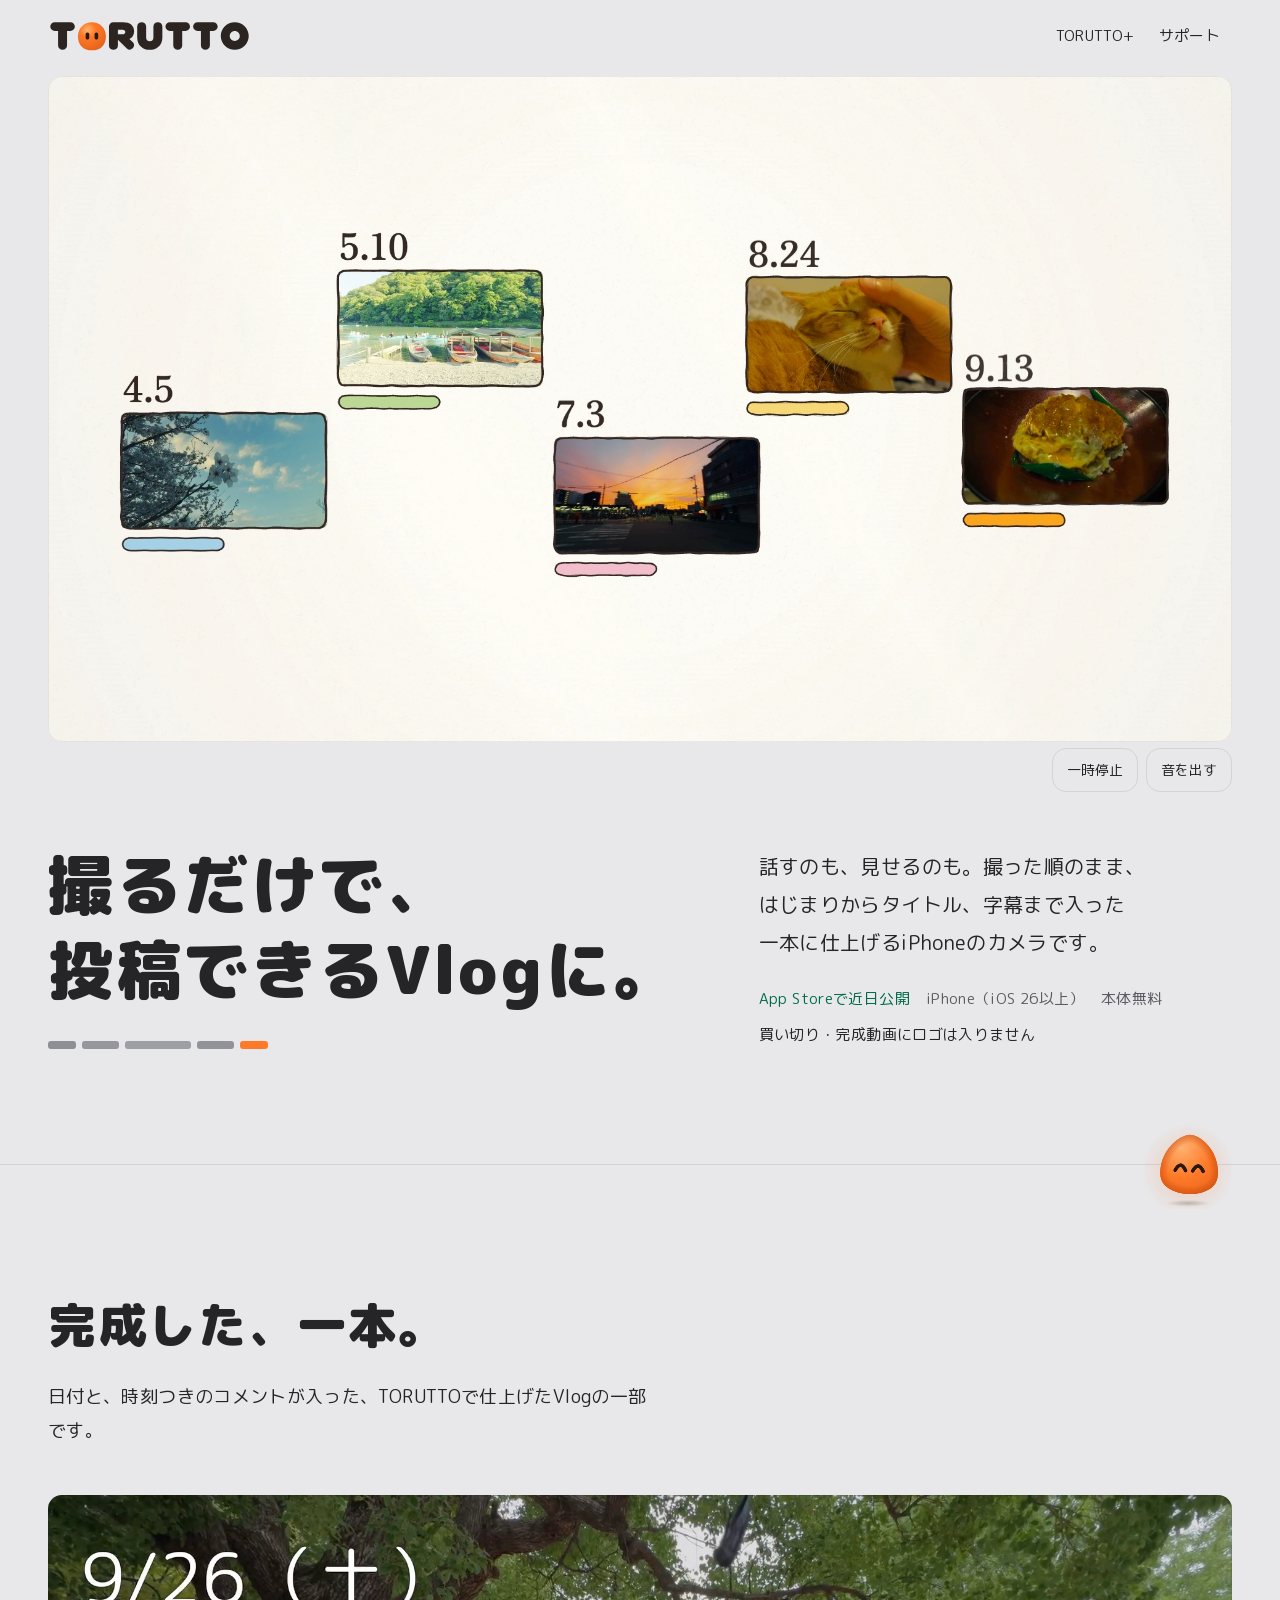
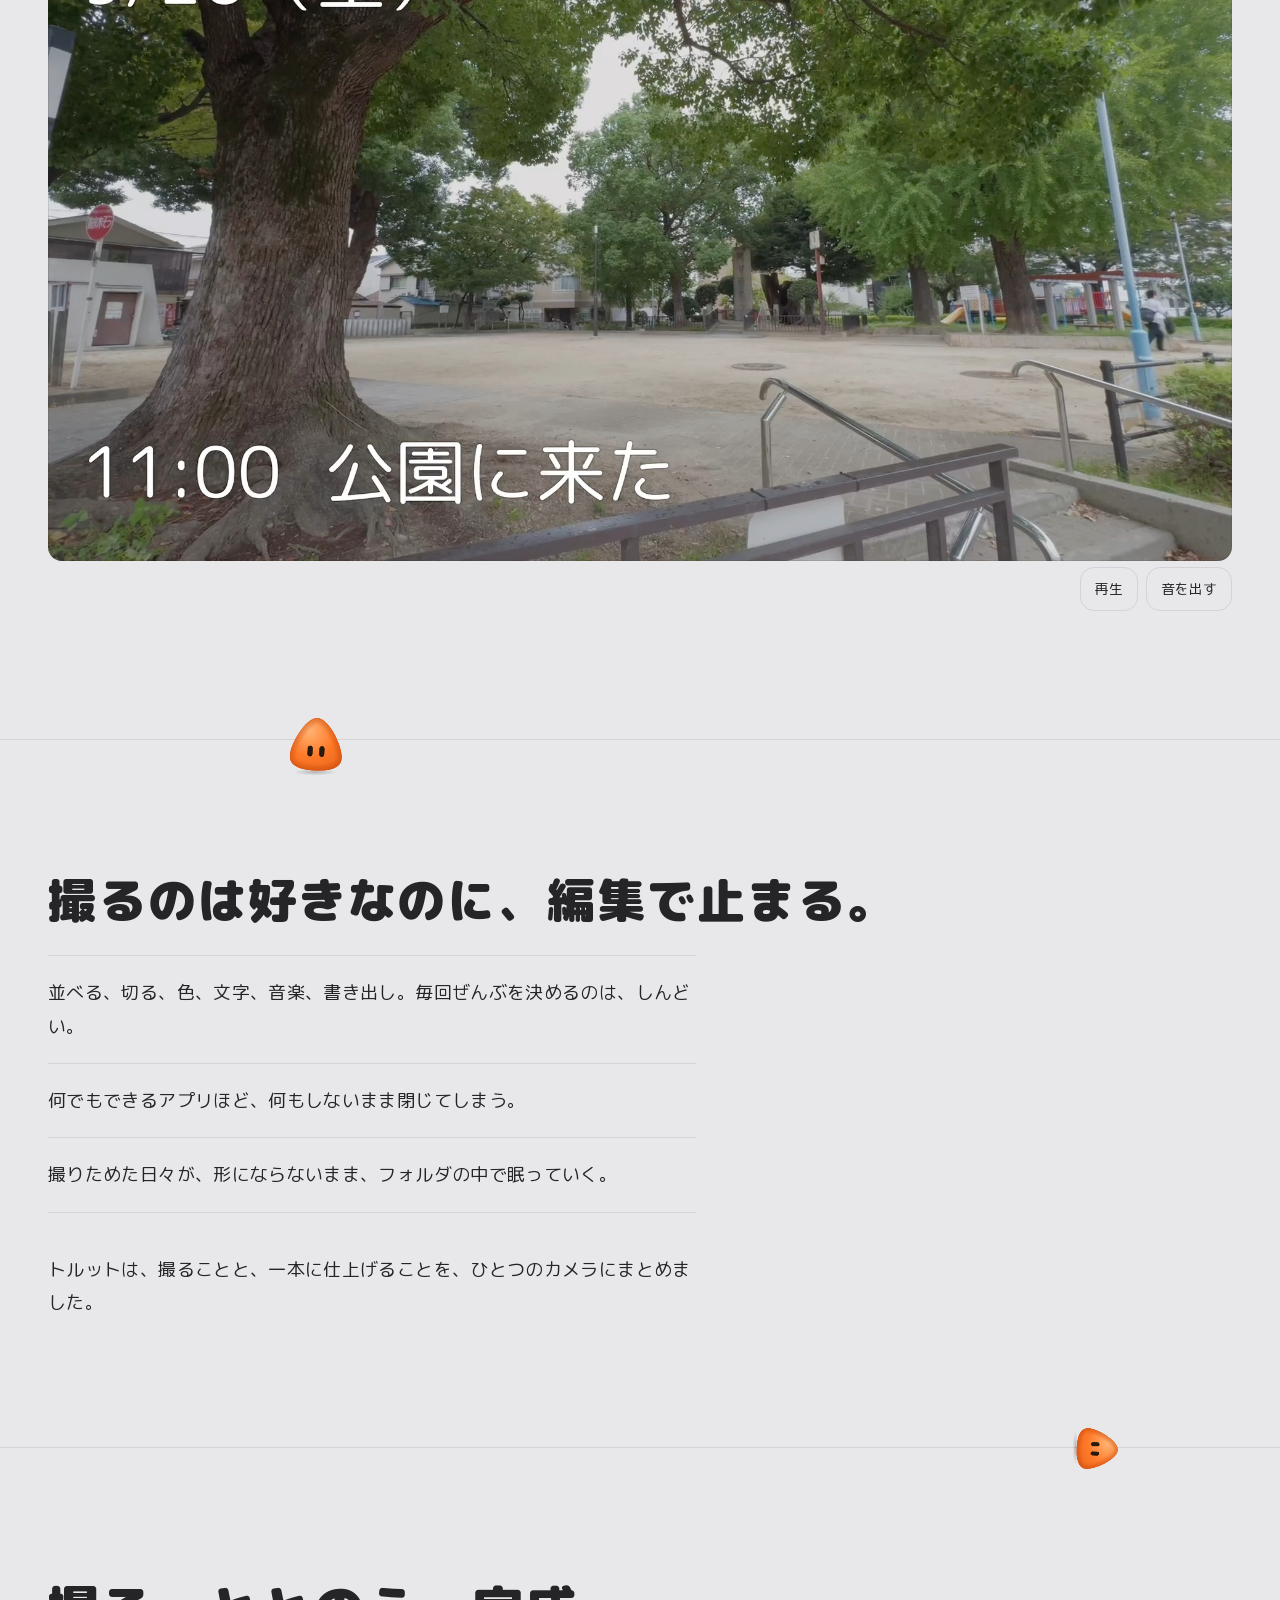
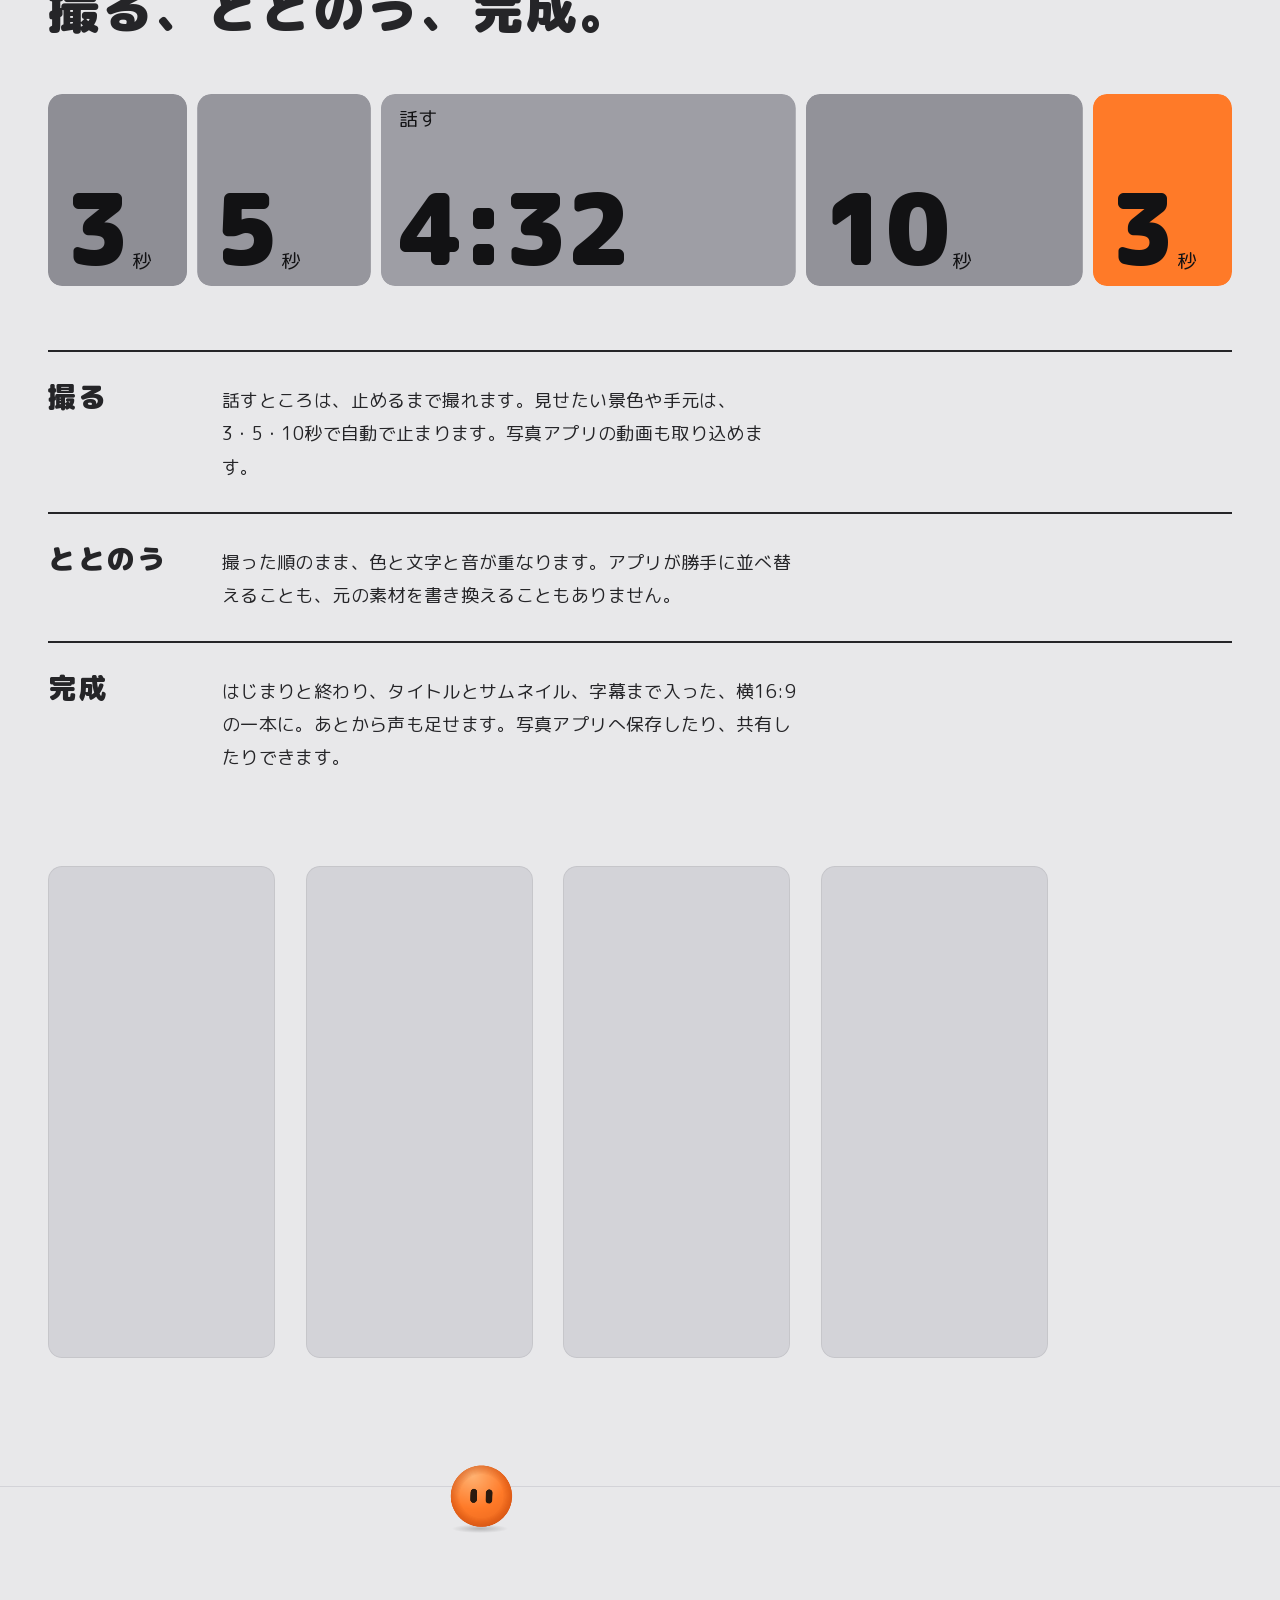
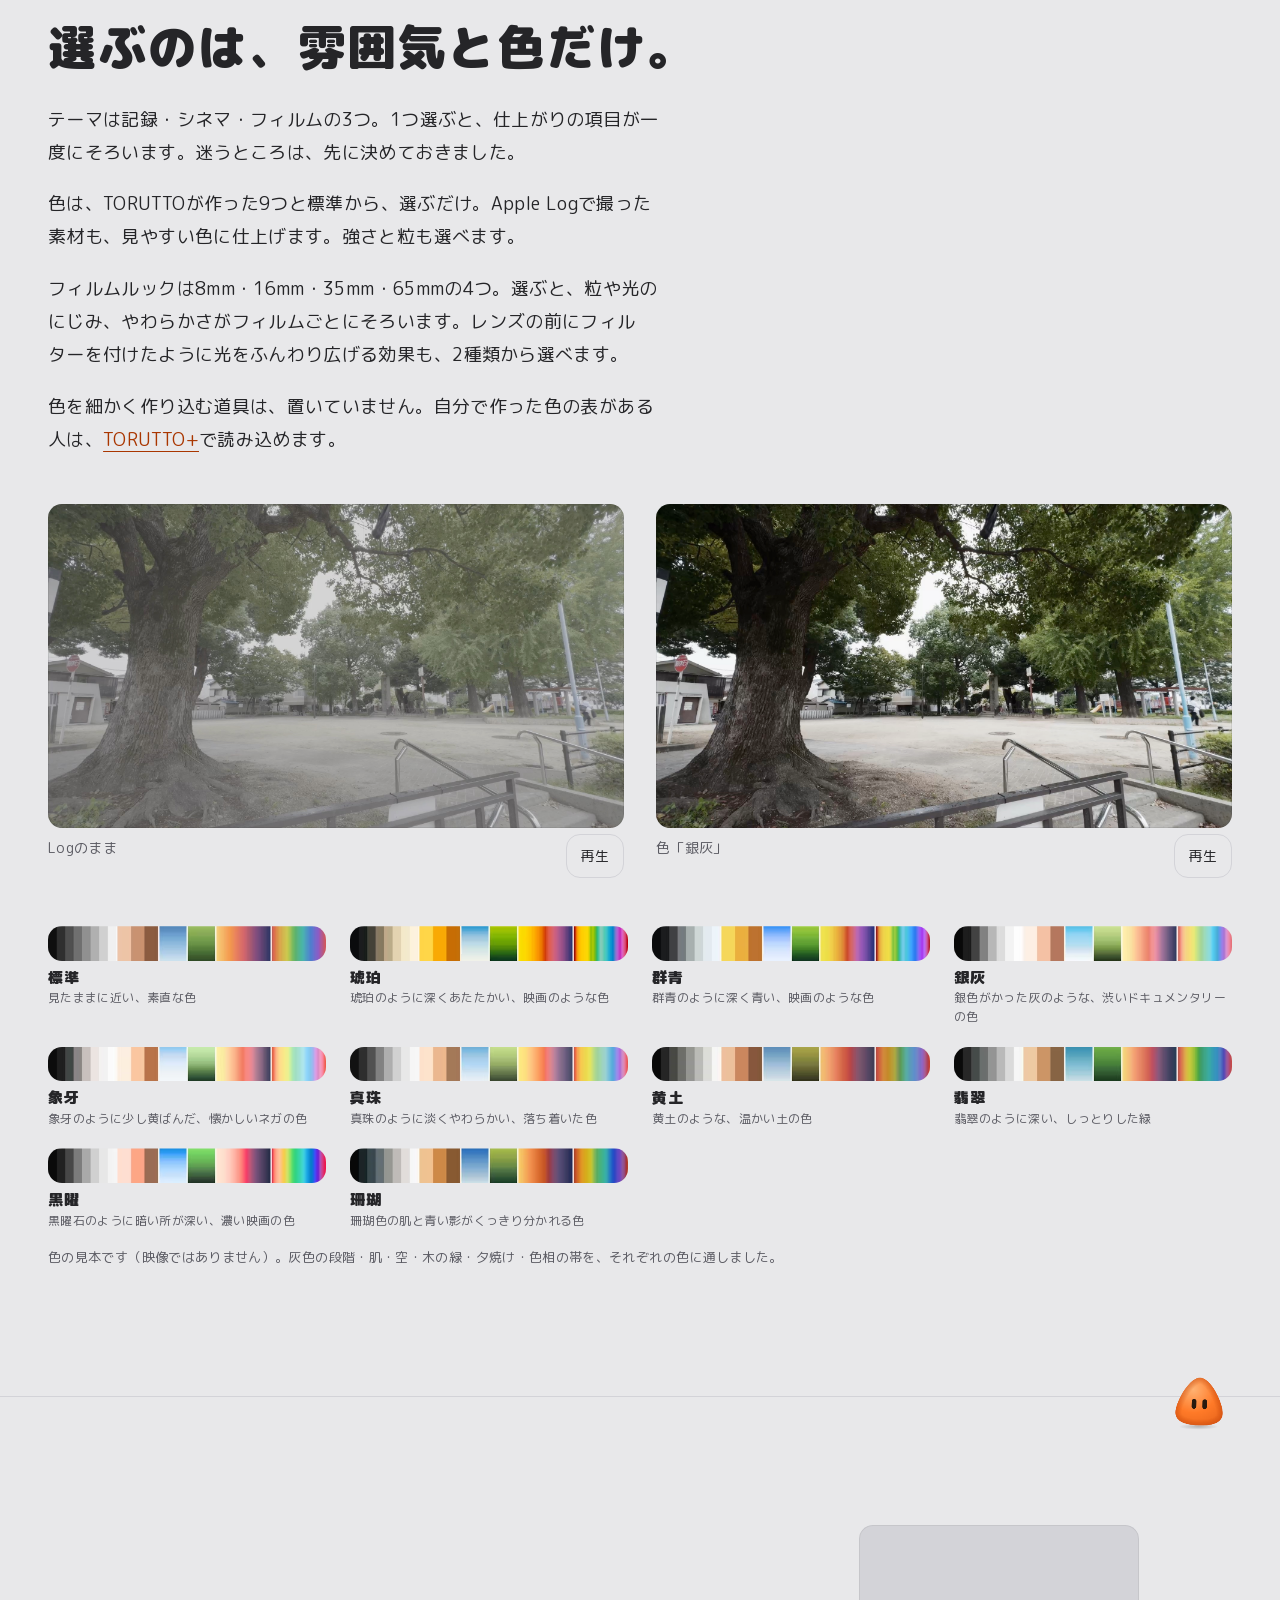
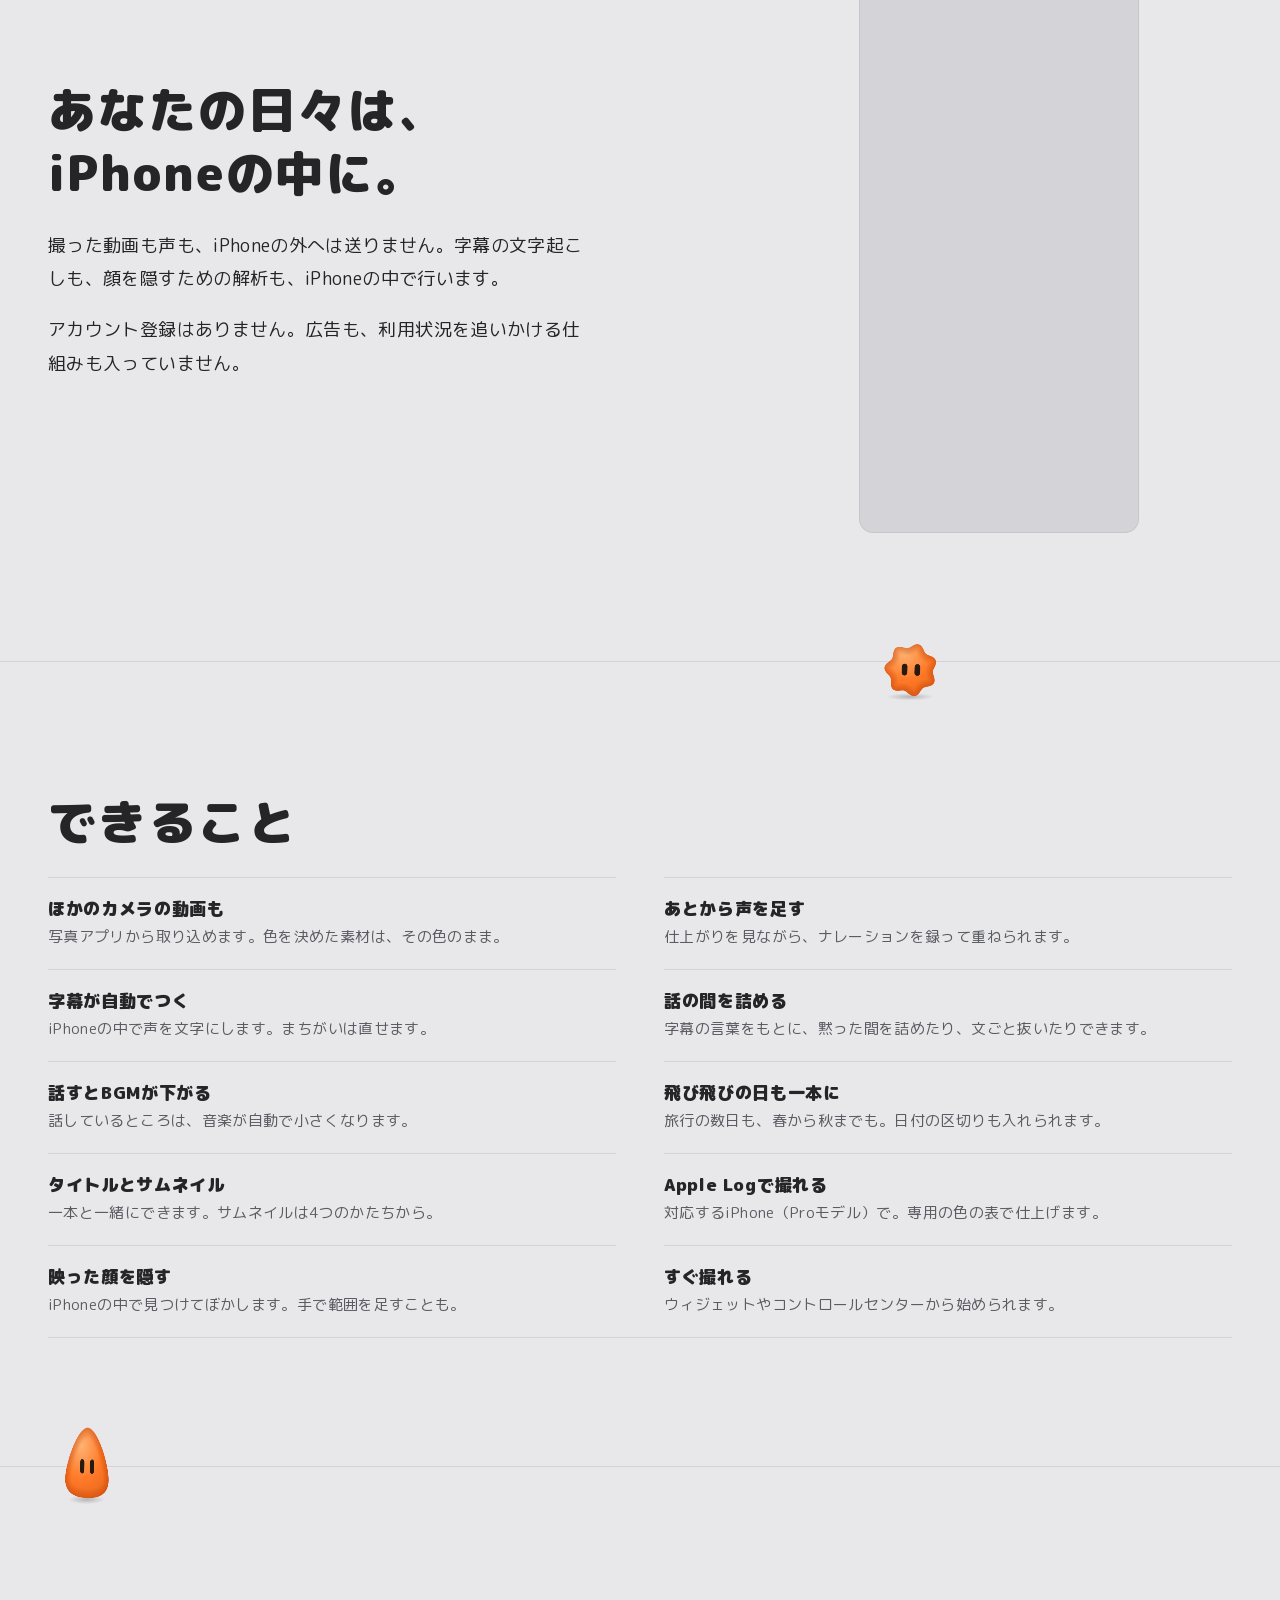
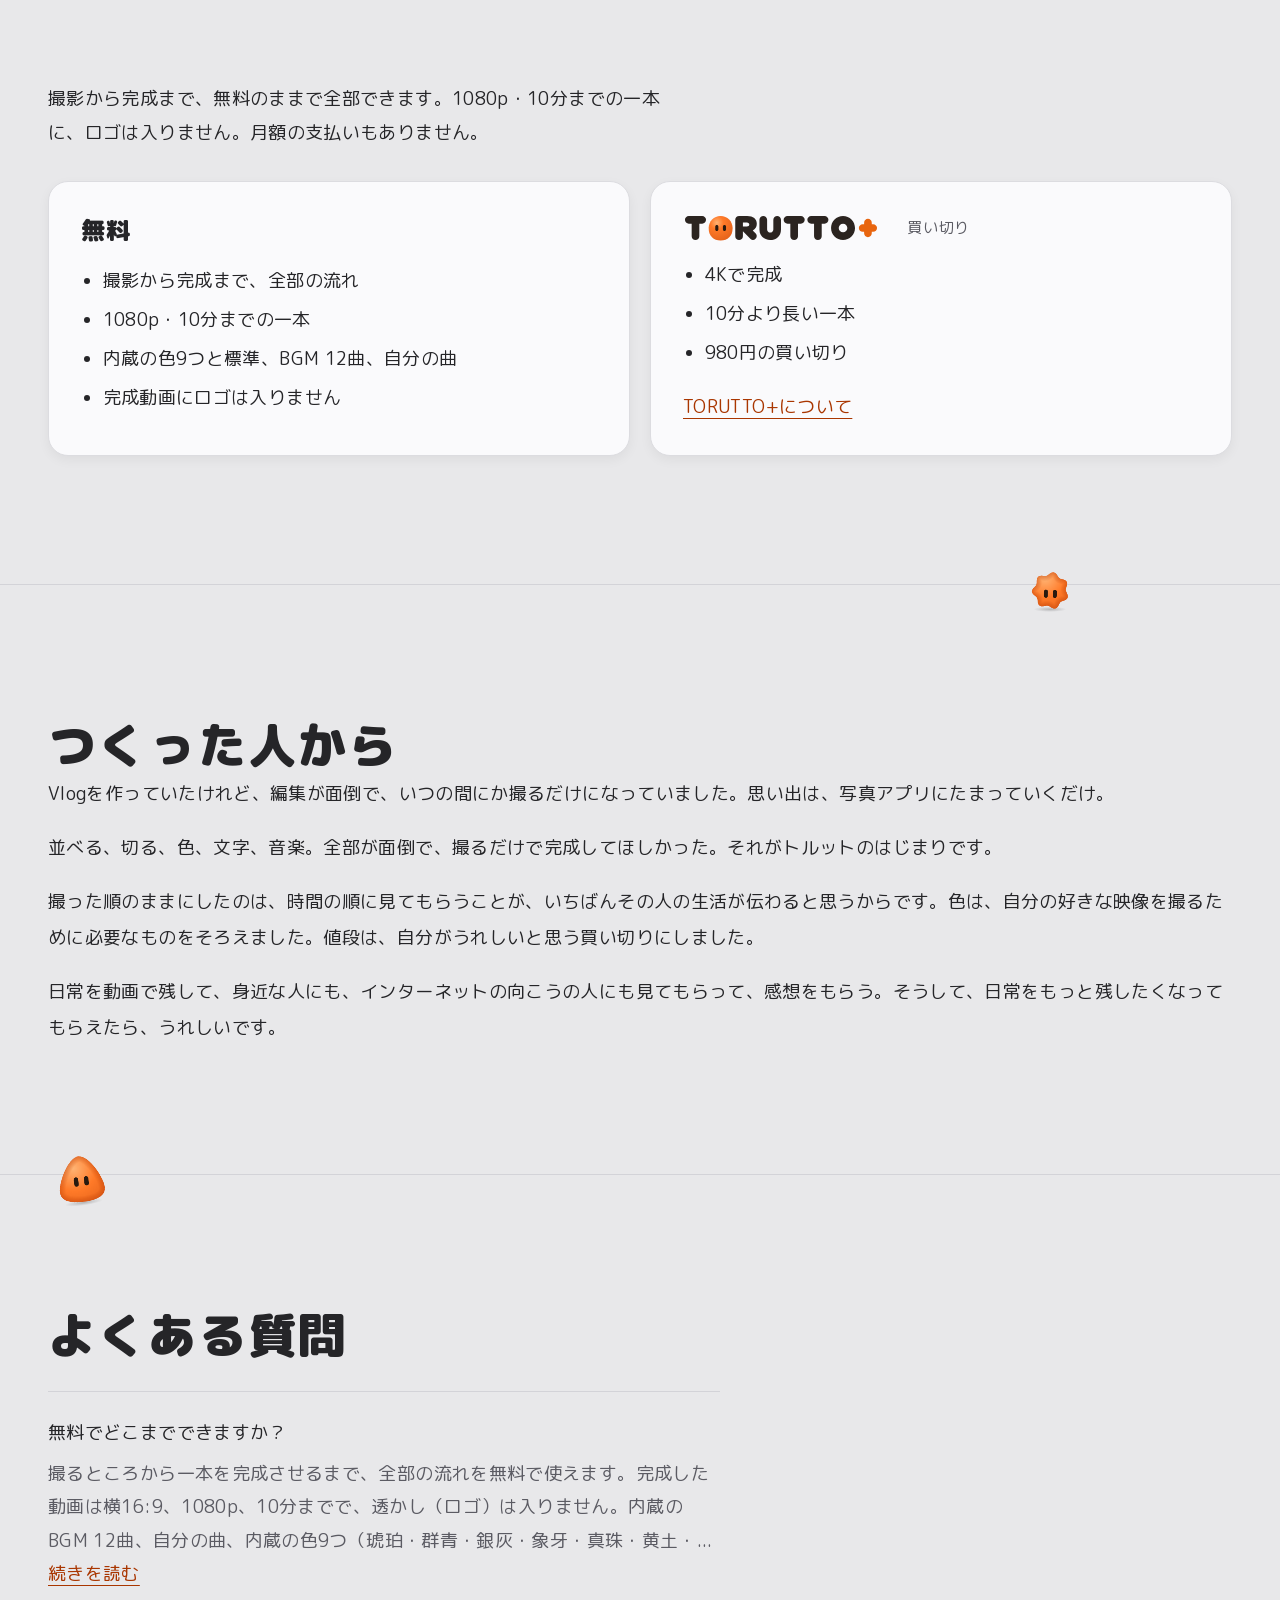
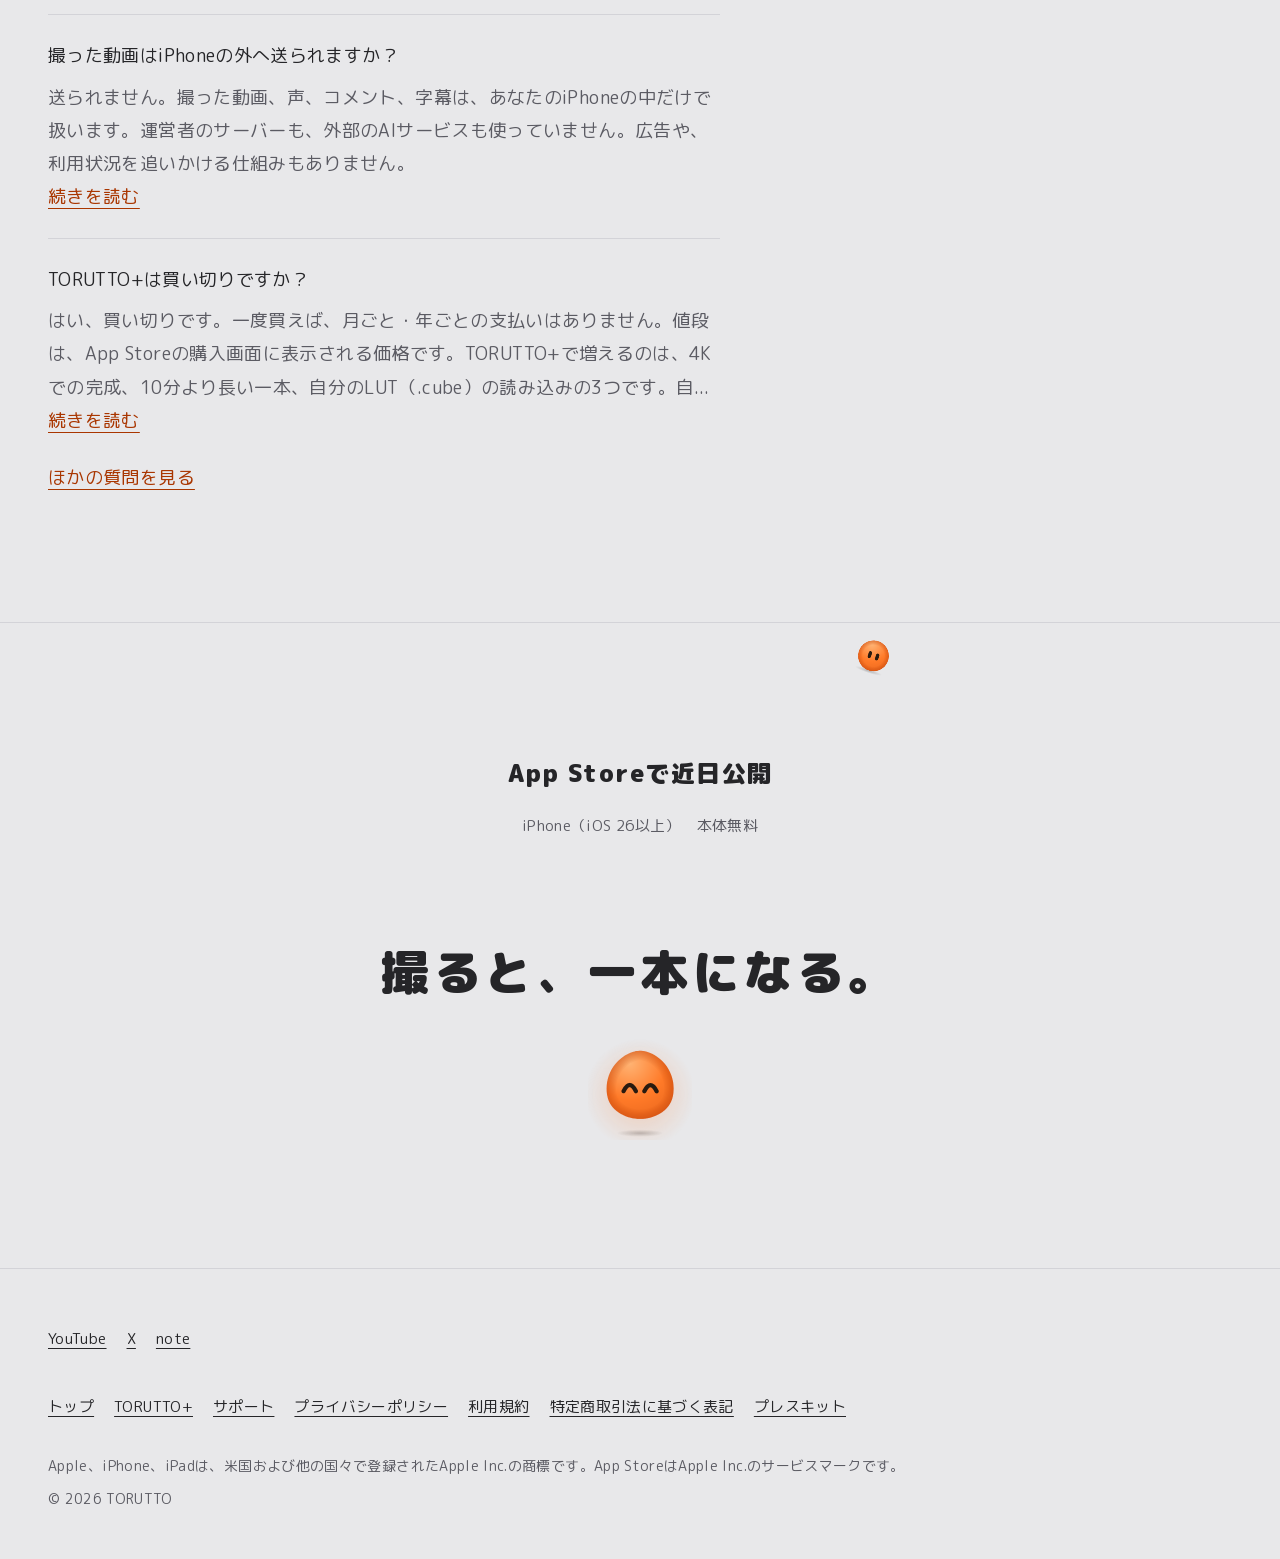
==== commit 23b0c98c: "Publish site 2026-10-30" ====
--- a/index.html
+++ b/index.html
@@ -26,7 +26,7 @@
 <link rel="apple-touch-icon" href="apple-touch-icon.png?v=c53edf8c">
 <link rel="preload" href="fonts/MPLUSRounded1c-Regular.woff2" as="font" type="font/woff2" crossorigin>
 <link rel="preload" href="fonts/MPLUSRounded1c-Black.woff2" as="font" type="font/woff2" crossorigin>
-<link rel="stylesheet" href="assets/site.css?v=ecdbc4ae">
+<link rel="stylesheet" href="assets/site.css?v=1722d60b">
 <script>(function(d){if(!window.TORUTTO_STILL&&'IntersectionObserver' in window&&!(window.matchMedia&&matchMedia('(prefers-reduced-motion: reduce)').matches))d.className+=' js';})(document.documentElement)</script>
 </head>
 <body>
@@ -64,8 +64,8 @@
 </section>
 
 <section class="section finished" aria-labelledby="finished-title">
-  <span class="torun-spot torun-float torun-float-right" style="--torun:48px;--y:16%;--tilt:10deg;--drift:0s" aria-hidden="true"><canvas class="torun" width="96" height="96"></canvas></span>
-  <span class="torun-spot torun-float torun-float-left wide-only" style="--torun:26px;--y:62%;--tilt:-24deg;--drift:2s" aria-hidden="true"><canvas class="torun" width="52" height="52"></canvas></span>
+  <span class="torun-spot torun-float torun-float-right" style="--torun:110px;--y:14%;--tilt:0deg;--drift:0s" aria-hidden="true"><canvas class="torun" width="220" height="220" data-mood="done" data-forms="pebble,round" data-form-every="3.6"></canvas></span>
+  <span class="torun-spot torun-float torun-float-left wide-only" style="--torun:44px;--y:64%;--tilt:-20deg;--drift:2s" aria-hidden="true"><canvas class="torun" width="88" height="88" data-forms="pebble,square" data-form-every="4.2"></canvas></span>
   <div class="wrap">
     <h2 id="finished-title" data-rv="title"><span class="rv-ln"><span>完成した、</span></span><span class="rv-ln"><span>一本。</span></span></h2>
     <p class="section-lead">日付と、時刻つきのコメントが入った、TORUTTOで仕上げたVlogの一部です。</p>
@@ -76,7 +76,8 @@
 </section>
 
 <section class="section concern" aria-labelledby="concern-title">
-  <span class="torun-spot torun-float torun-float-left torun-flat" style="--torun:56px;--y:50%;--tilt:0deg;--drift:1s" aria-hidden="true"><canvas class="torun" width="112" height="112" data-look="down"></canvas></span>
+  <span class="torun-spot torun-float torun-float-left" style="--torun:92px;--y:46%;--tilt:0deg;--drift:1s;--nudge:18%" aria-hidden="true"><canvas class="torun" width="184" height="184" data-look="down" data-forms="pebble,spiky" data-form-every="2.4"></canvas></span>
+  <span class="torun-spot torun-float torun-float-right torun-flat wide-only" style="--torun:36px;--y:70%;--tilt:0deg;--drift:0s" aria-hidden="true"><canvas class="torun" width="72" height="72" data-forms="pebble,spiky" data-form-every="3.1" data-form-phase="1.3"></canvas></span>
   <div class="wrap">
     <h2 id="concern-title" data-rv="title"><span class="rv-ln"><span>撮るのは好きなのに、</span></span><span class="rv-ln"><span>編集で止まる。</span></span></h2>
     <ul class="concern-list">
@@ -89,8 +90,8 @@
 </section>
 
 <section class="section flow" aria-labelledby="flow-title">
-  <span class="torun-spot torun-float torun-float-right" style="--torun:36px;--y:10%;--tilt:90deg;--drift:3s" aria-hidden="true"><canvas class="torun" width="72" height="72"></canvas></span>
-  <span class="torun-spot torun-float torun-float-left torun-tall wide-only" style="--torun:44px;--y:68%;--tilt:-12deg;--drift:0s" aria-hidden="true"><canvas class="torun" width="88" height="88"></canvas></span>
+  <span class="torun-spot torun-float torun-float-right" style="--torun:72px;--y:10%;--tilt:90deg;--drift:3s;--nudge:8%" aria-hidden="true"><canvas class="torun" width="144" height="144"></canvas></span>
+  <span class="torun-spot torun-float torun-float-left wide-only" style="--torun:104px;--y:58%;--tilt:-10deg;--drift:0s" aria-hidden="true"><canvas class="torun" width="208" height="208" data-forms="pebble,square,round" data-form-every="3"></canvas></span>
   <div class="wrap">
     <h2 id="flow-title" data-rv="title"><span class="rv-ln"><span>撮る、</span></span><span class="rv-ln"><span>ととのう、</span></span><span class="rv-ln"><span>完成。</span></span></h2>
     <div class="blocks" data-rv="snap" role="img" aria-label="3秒、5秒の短いクリップ、4分32秒話したところ、10秒、3秒の短いクリップが、撮った順に並んだ帯">
@@ -126,14 +127,15 @@
 </section>
 
 <section class="section looks" aria-labelledby="looks-title">
-  <span class="torun-spot torun-float torun-float-right" style="--torun:64px;--y:38%;--tilt:0deg;--drift:1.5s" aria-hidden="true"><canvas class="torun" width="128" height="128"></canvas></span>
-  <span class="torun-spot torun-float torun-float-left torun-roll wide-only" style="--torun:24px;--y:14%;--tilt:0deg;--drift:0s" aria-hidden="true"><canvas class="torun" width="48" height="48"></canvas></span>
+  <span class="torun-spot torun-float torun-float-left" style="--torun:120px;--y:34%;--tilt:0deg;--drift:1.5s;--nudge:30%" aria-hidden="true"><canvas class="torun" width="240" height="240" data-forms="round,pebble,round" data-form-every="3.4"></canvas></span>
+  <span class="torun-spot torun-float torun-float-right torun-roll wide-only" style="--torun:40px;--y:12%;--tilt:0deg;--drift:0s" aria-hidden="true"><canvas class="torun" width="80" height="80" data-form="round"></canvas></span>
+  <span class="torun-spot torun-float torun-float-right wide-only" style="--torun:64px;--y:78%;--tilt:14deg;--drift:0s" aria-hidden="true"><canvas class="torun" width="128" height="128" data-forms="pebble,round" data-form-every="2.8" data-form-phase="1"></canvas></span>
   <div class="wrap">
     <h2 id="looks-title" data-rv="title"><span class="rv-ln"><span>選ぶのは、</span></span><span class="rv-ln"><span>雰囲気と色だけ。</span></span></h2>
     <div class="looks-body">
-      <p>テーマは、記録・シネマ・フィルムの3つ。1つ選ぶと、仕上がりの項目が一度にそろいます。迷うところは、先に決めておきました。</p>
+      <p>テーマは記録・シネマ・フィルムの3つ。1つ選ぶと、仕上がりの項目が一度にそろいます。迷うところは、先に決めておきました。</p>
       <p>色は、TORUTTOが作った9つと標準から、選ぶだけ。<span class="nowrap">Apple Log</span>で撮った素材も、見やすい色に仕上げます。強さと粒も選べます。</p>
-      <p>フィルムルックは、8mm・16mm・35mm・65mmの4つ。選ぶと、粒や光のにじみ、やわらかさがフィルムごとにそろいます。レンズの前にフィルターを付けたような、光がふんわりにじむ効果も2種類から選べます。</p>
+      <p>フィルムルックは8mm・16mm・35mm・65mmの4つ。選ぶと、粒や光のにじみ、やわらかさがフィルムごとにそろいます。レンズの前にフィルターを付けたように光をふんわり広げる効果も、2種類から選べます。</p>
       <p>色を細かく作り込む道具は、置いていません。自分で作った色の表がある人は、<a href="plus/">TORUTTO+</a>で読み込めます。</p>
     </div>
     <div class="compare" data-rv="stagger">
@@ -154,6 +156,7 @@
 </section>
 
 <section class="section pillar" aria-labelledby="p3-title">
+  <span class="torun-spot torun-float torun-float-right" style="--torun:84px;--y:40%;--tilt:0deg;--drift:0s" aria-hidden="true"><canvas class="torun" width="168" height="168" data-forms="pebble,square" data-form-every="3.8"></canvas></span>
   <div class="wrap pillar-grid">
     <div class="pillar-text">
       <h2 id="p3-title" data-rv="title"><span class="rv-ln"><span>あなたの日々は、</span></span><span class="rv-ln"><span>iPhoneの中に。</span></span></h2>
@@ -169,8 +172,8 @@
 </section>
 
 <section class="section can" aria-labelledby="can-title">
-  <span class="torun-spot torun-float torun-float-left" style="--torun:44px;--y:28%;--tilt:0deg;--drift:0s" aria-hidden="true"><canvas class="torun" width="88" height="88" data-mood="done"></canvas></span>
-  <span class="torun-spot torun-float torun-float-right torun-flat wide-only" style="--torun:30px;--y:74%;--tilt:-30deg;--drift:2.5s" aria-hidden="true"><canvas class="torun" width="60" height="60"></canvas></span>
+  <span class="torun-spot torun-float torun-float-right" style="--torun:100px;--y:24%;--tilt:0deg;--drift:0s;--nudge:22%" aria-hidden="true"><canvas class="torun" width="200" height="200" data-forms="wave,pebble" data-form-every="3.2"></canvas></span>
+  <span class="torun-spot torun-float torun-float-left wide-only" style="--torun:56px;--y:70%;--tilt:0deg;--drift:0s" aria-hidden="true"><canvas class="torun" width="112" height="112" data-mood="done" data-form="round"></canvas></span>
   <div class="wrap">
     <h2 id="can-title" data-rv="title"><span class="rv-ln"><span>できること</span></span></h2>
     <dl class="can-list" data-rv="stagger">
@@ -189,7 +192,8 @@
 </section>
 
 <section class="section plans" aria-labelledby="plans-title">
-  <span class="torun-spot torun-float torun-float-right torun-tall" style="--torun:52px;--y:22%;--tilt:6deg;--drift:0.8s" aria-hidden="true"><canvas class="torun" width="104" height="104"></canvas></span>
+  <span class="torun-spot torun-float torun-float-left torun-tall" style="--torun:96px;--y:22%;--tilt:0deg;--drift:0.8s" aria-hidden="true"><canvas class="torun" width="192" height="192" data-forms="pebble,round" data-form-every="4"></canvas></span>
+  <span class="torun-spot torun-float torun-float-right torun-roll wide-only" style="--torun:30px;--y:64%;--tilt:-30deg;--drift:0s" aria-hidden="true"><canvas class="torun" width="60" height="60"></canvas></span>
   <div class="wrap">
     <h2 id="plans-title" data-rv="title"><span class="rv-ln"><span>無料で、</span></span><span class="rv-ln"><span>ちゃんと一本。</span></span></h2>
     <p class="section-lead">撮影から完成まで、無料のままで全部できます。1080p・10分までの一本に、ロゴは入りません。月額の支払いもありません。</p>
@@ -218,7 +222,7 @@
 </section>
 
 <section class="section maker" aria-labelledby="maker-title">
-  <span class="torun-spot torun-float torun-float-left wide-only" style="--torun:34px;--y:58%;--tilt:0deg;--drift:1.2s" aria-hidden="true"><canvas class="torun" width="68" height="68" data-look="down"></canvas></span>
+  <span class="torun-spot torun-float torun-float-right" style="--torun:70px;--y:58%;--tilt:0deg;--drift:1.2s;--nudge:12%" aria-hidden="true"><canvas class="torun" width="140" height="140" data-look="down" data-form="wave"></canvas></span>
   <div class="wrap">
     <h2 id="maker-title" data-rv="title"><span class="rv-ln"><span>つくった人から</span></span></h2>
     <div class="maker-body">
@@ -231,7 +235,7 @@
 </section>
 
 <section class="section faq-excerpt" aria-labelledby="faq-title">
-  <span class="torun-spot torun-float torun-float-right torun-roll wide-only" style="--torun:40px;--y:36%;--tilt:-10deg;--drift:0s" aria-hidden="true"><canvas class="torun" width="80" height="80"></canvas></span>
+  <span class="torun-spot torun-float torun-float-left" style="--torun:80px;--y:36%;--tilt:-8deg;--drift:0s" aria-hidden="true"><canvas class="torun" width="160" height="160" data-forms="pebble,spiky,round" data-form-every="2.6"></canvas></span>
   <div class="wrap">
     <h2 id="faq-title" data-rv="title"><span class="rv-ln"><span>よくある質問</span></span></h2>
     <dl class="qa-list"><dt>無料でどこまでできますか？</dt><dd><span class="qa-a">撮るところから一本を完成させるまで、全部の流れを無料で使えます。完成した動画は横16:9、1080p、10分までで、<strong>透かし（ロゴ）は入りません</strong>。内蔵のBGM 12曲、自分の曲、内蔵の色9つ（琥珀・群青・銀灰・象牙・真珠・黄土・翡翠・黒曜・珊瑚）と標準、テーマ3つ（記録・シネマ・フィルム）、字幕、顔を隠す機能、あとから声を足す機能、まとめVlogも無料です。</span> <a href="support/#q-2">続きを読む<span class="visually-hidden">（無料でどこまでできますか？）</span></a></dd><dt>撮った動画はiPhoneの外へ送られますか？</dt><dd><span class="qa-a">送られません。撮った動画、声、コメント、字幕は、あなたのiPhoneの中だけで扱います。運営者のサーバーも、外部のAIサービスも使っていません。広告や、利用状況を追いかける仕組みもありません。</span> <a href="support/#q-23">続きを読む<span class="visually-hidden">（撮った動画はiPhoneの外へ送られますか？）</span></a></dd><dt>TORUTTO+は買い切りですか？</dt><dd><span class="qa-a">はい、買い切りです。一度買えば、月ごと・年ごとの支払いはありません。値段は、App Storeの購入画面に表示される価格です。TORUTTO+で増えるのは、4Kでの完成、10分より長い一本、自分のLUT（.cube）の読み込みの3つです。自分の曲は無料版でも読み込めます。</span> <a href="support/#q-19">続きを読む<span class="visually-hidden">（TORUTTO+は買い切りですか？）</span></a></dd></dl>
@@ -240,8 +244,8 @@
 </section>
 
 <section class="section closing" aria-labelledby="closing-title">
-  <span class="torun-spot torun-float torun-float-left wide-only" style="--torun:28px;--y:40%;--tilt:18deg;--drift:2s" aria-hidden="true"><canvas class="torun" width="56" height="56"></canvas></span>
-  <span class="torun-spot torun-float torun-float-right torun-flat wide-only" style="--torun:36px;--y:55%;--tilt:0deg;--drift:0.5s" aria-hidden="true"><canvas class="torun" width="72" height="72"></canvas></span>
+  <span class="torun-spot torun-float torun-float-right" style="--torun:60px;--y:40%;--tilt:18deg;--drift:2s;--nudge:26%" aria-hidden="true"><canvas class="torun" width="120" height="120" data-form="round"></canvas></span>
+  <span class="torun-spot torun-float torun-float-left torun-flat wide-only" style="--torun:90px;--y:55%;--tilt:0deg;--drift:0.5s" aria-hidden="true"><canvas class="torun" width="180" height="180" data-forms="wave,pebble" data-form-every="3"></canvas></span>
   <div class="wrap">
     <div class="store-cta"><p class="store-soon">App Storeで近日公開</p><p class="availability"><span>iPhone（iOS 26以上）</span><span>本体無料</span></p></div>
     <p id="closing-title" class="closing-line mincho">撮ると、一本になる。</p>
@@ -333,10 +337,14 @@
  *   Hikari.draw(ctx, side, state)   1辺 side の正方形に体を描く（原点は正方形の左上）
  *   Hikari.mount(canvas)            canvas に置く（data-mood="done" / data-look="down" を読む）
  *   Hikari.mountAll(selector)       当てはまる canvas を全部 mount
+ *   Hikari.outline(form, time)      5つの形の輪郭点（TorunOutline.swift と同じ式。単位正方形、96点）
  *
  * mount の動き: 見えているあいだだけ描く。ふだんは呼吸・まばたき・視線。さわると一度だけ潰れ、
  * 0.8秒以内に3回さわると一回転。data-mood="done" は初めて見えたときに一度だけ跳ねて▶へ傾き、
  * 目を細めて光る（約3秒でふだんへ戻る）。動きを減らす設定では止まった1コマ。
+ * data-forms="round,wave,spiky" は形を順に変える（約0.45秒で輪郭を滑らかに混ぜ、途中で少しぷにっと縮む。
+ * spiky は出たままにせず、驚いた一瞬だけトゲが出て戻る＝アプリの startle）。data-form-every は1つの形の秒数。
+ * data-form="round" は形を1つに決める。形の意味と場面は docs/design/TORUN_MASCOT.md「5つの形」。
  */
 (function (root) {
   'use strict';
@@ -388,6 +396,55 @@
     ctx.bezierCurveTo(s * 0.93, s * 0.88, s * 0.77, s * 0.95, s * 0.5, s * 0.95);
     ctx.bezierCurveTo(s * 0.23, s * 0.95, s * 0.07, s * 0.88, s * 0.07, s * 0.72);
     ctx.bezierCurveTo(s * 0.07, s * 0.53, s * 0.30, s * 0.08, s * 0.5, s * 0.08);
+    ctx.closePath();
+  }
+
+  // ── 5つの形（TORUTTO/App/DesignSystem/TorunOutline.swift と同じ式） ──
+  var N = 96, OC = { x: 0.5, y: 0.56 };
+  var PEBBLE = (function () {
+    var curves = [
+      [[0.5, 0.08], [0.70, 0.08], [0.93, 0.53], [0.93, 0.72]],
+      [[0.93, 0.72], [0.93, 0.88], [0.77, 0.95], [0.5, 0.95]],
+      [[0.5, 0.95], [0.23, 0.95], [0.07, 0.88], [0.07, 0.72]],
+      [[0.07, 0.72], [0.07, 0.53], [0.30, 0.08], [0.5, 0.08]]
+    ];
+    var out = [];
+    curves.forEach(function (c) {
+      for (var i = 0; i < N / 4; i++) {
+        var t = i / (N / 4), u = 1 - t, a = u * u * u, b = 3 * u * u * t, cc = 3 * u * t * t, d = t * t * t;
+        out.push([a * c[0][0] + b * c[1][0] + cc * c[2][0] + d * c[3][0], a * c[0][1] + b * c[1][1] + cc * c[2][1] + d * c[3][1]]);
+      }
+    });
+    return out;
+  })();
+  function outline(form, time) {
+    if (!form || form === 'pebble') return PEBBLE;
+    return PEBBLE.map(function (p) {
+      var th = Math.atan2(p[0] - OC.x, OC.y - p[1]), r;
+      if (form === 'round') r = 0.39;
+      else if (form === 'square') r = 0.37 / Math.pow(Math.pow(Math.abs(Math.sin(th)), 5) + Math.pow(Math.abs(Math.cos(th)), 5), 1 / 5);
+      else if (form === 'wave') r = 0.37 + 0.035 * Math.sin(7 * th + 3 * time);
+      else if (form === 'spiky') r = 0.31 + 0.11 * Math.pow(Math.abs(Math.cos(4.5 * th)), 3);
+      else return p;
+      return [OC.x + r * Math.sin(th), OC.y - r * Math.cos(th)];
+    });
+  }
+  function blend(a, b, t) {
+    t = clamp(t, 0, 1);
+    if (t === 0) return a;
+    if (t === 1) return b;
+    return a.map(function (p, i) { return [p[0] + (b[i][0] - p[0]) * t, p[1] + (b[i][1] - p[1]) * t]; });
+  }
+  // 閉じた Catmull-Rom 曲線を3次ベジェで（TorunOutline.path と同じ）
+  function outlinePath(ctx, s, pts) {
+    var n = pts.length;
+    ctx.beginPath();
+    ctx.moveTo(pts[0][0] * s, pts[0][1] * s);
+    for (var i = 0; i < n; i++) {
+      var p0 = pts[(i + n - 1) % n], p1 = pts[i], p2 = pts[(i + 1) % n], p3 = pts[(i + 2) % n];
+      ctx.bezierCurveTo((p1[0] + (p2[0] - p0[0]) / 6) * s, (p1[1] + (p2[1] - p0[1]) / 6) * s,
+        (p2[0] - (p3[0] - p1[0]) / 6) * s, (p2[1] - (p3[1] - p1[1]) / 6) * s, p2[0] * s, p2[1] * s);
+    }
     ctx.closePath();
   }
 
@@ -428,10 +485,12 @@
   }
 
   /*
-   * state: { time, face, working, gaze, lookingDown, done, jump, squish, spin, tilt, breatheWeight }
+   * state: { time, face, working, gaze, lookingDown, done, jump, squish, spin, tilt, breatheWeight, outline, formSquash }
    * 角度は度。jump・squish は 0〜1。
    */
   function draw(ctx, s, st) {
+    var body = st.outline ? function () { outlinePath(ctx, s, st.outline); } : function () { shape(ctx, s); };
+    var fsq = st.formSquash || 0;
     var breathe = Math.sin(st.time * 2 * Math.PI / 5.5) * (st.breatheWeight == null ? 1 : st.breatheWeight);
 
     // 薄い接地影。回っても跳ねても地面に残る（体と一緒に回さない）。
@@ -464,7 +523,7 @@
     ctx.rotate((st.spin + st.tilt) * Math.PI / 180);
     ctx.translate(-s * 0.5, -s * 0.5);
     ctx.translate(s * 0.5, s);
-    ctx.scale(1 + 0.12 * st.squish, 1 - 0.16 * st.squish);
+    ctx.scale((1 + 0.12 * st.squish) * (1 + fsq), (1 - 0.16 * st.squish) * (1 - fsq));
     ctx.translate(0, -breathe * s * 0.015);
     ctx.rotate(breathe * 2.5 * Math.PI / 180);
     ctx.translate(-s * 0.5, -s);
@@ -473,20 +532,20 @@
     fill.addColorStop(0, C.light);
     fill.addColorStop(0.5, C.body);
     fill.addColorStop(1, C.deep);
-    shape(ctx, s);
+    body();
     ctx.fillStyle = fill;
     ctx.fill();
 
     // 縁の陰影: しっとりした半つや。アプリはぼかした線を体で切り抜く。ブラウザ差を避け、
     // 幅の違う薄い線を重ねて同じ見え方にする（縁が濃く、内へなだらかに薄れる）。
     ctx.save();
-    shape(ctx, s);
+    body();
     ctx.clip();
     ctx.strokeStyle = C.rim;
     ctx.lineJoin = 'round';
     for (var k = 0; k < 8; k++) {
       ctx.lineWidth = s * (0.024 + k * 0.028);
-      shape(ctx, s);
+      body();
       ctx.stroke();
     }
     ctx.restore();
@@ -501,6 +560,10 @@
     var reduce = !!(root.matchMedia && root.matchMedia('(prefers-reduced-motion: reduce)').matches);
     var wantsDone = canvas.getAttribute('data-mood') === 'done';
     var lookingDown = canvas.getAttribute('data-look') === 'down';
+    var fixedForm = canvas.getAttribute('data-form') || 'pebble';
+    var forms = (canvas.getAttribute('data-forms') || '').split(',').filter(Boolean);
+    var every = parseFloat(canvas.getAttribute('data-form-every')) || 3.2;
+    var phase = parseFloat(canvas.getAttribute('data-form-phase')) || 0;
     var st = { on: false, raf: 0, dead: false, pokedAt: -1, spunAt: -1, pokes: [], doneAt: -1, played: false };
     var t0 = performance.now();
     var now = function () { return (performance.now() - t0) / 1000; };
@@ -517,7 +580,10 @@
       ctx.setTransform(1, 0, 0, 1, 0, 0);
       ctx.clearRect(0, 0, W, H);
       ctx.translate((W - s) / 2, H - s * 1.04);
+      var f = formAt(t, done ? doneAge : Infinity);
       draw(ctx, s, {
+        outline: f.outline,
+        formSquash: f.squash,
         time: t,
         face: done ? 'happy' : 'base',
         working: spinAge < 0.8,
@@ -530,6 +596,38 @@
         tilt: done ? playTiltAt(doneAge) : 0,
         breatheWeight: 1
       });
+    }
+
+    // 形: data-forms を順に。spiky の番は、前の形のまま一瞬だけトゲが出て戻る（startle、0.9秒）。
+    // 動きを減らす設定では、形を変える途中を見せず最初の形の止め絵。
+    function formAt(t, doneAge) {
+      var out = { outline: null, squash: 0 };
+      if (!forms.length) {
+        if (fixedForm !== 'pebble') out.outline = outline(fixedForm, t);
+      } else if (reduce) {
+        out.outline = outline(forms[0] === 'spiky' ? 'pebble' : forms[0], 0);
+      } else {
+        var tt = t + phase, n = forms.length, k = Math.floor(tt / every), age = tt - k * every;
+        var shown = function (i) {
+          for (var j = 0; j < n; j++) { var fm = forms[((i - j) % n + n) % n]; if (fm !== 'spiky') return fm; }
+          return 'pebble';
+        };
+        var cur = forms[((k % n) + n) % n], now = shown(k), prev = shown(k - 1);
+        var pts = outline(now, t);
+        if (now !== prev && age < 0.45) {
+          var p = age / 0.45;
+          pts = blend(outline(prev, t), pts, p * p * (3 - 2 * p));
+          out.squash = 0.06 * Math.sin(Math.PI * p);
+        }
+        if (cur === 'spiky' && age < 0.9) {
+          var mix = age < 0.12 ? ease(age / 0.12) : age < 0.5 ? 1 : 1 - ease((age - 0.5) / 0.4);
+          pts = blend(pts, outline('spiky', t), mix);
+        }
+        out.outline = pts;
+      }
+      // 完成の跳ねの頂点で一瞬丸くなる（HikariMotion.doneRoundMix）
+      if (doneAge < 0.7) out.outline = blend(out.outline || PEBBLE, outline('round', t), 0.8 * Math.sin(Math.PI * doneAge / 0.7));
+      return out;
     }
 
     function loop() {
@@ -584,7 +682,7 @@
     return Array.prototype.map.call(document.querySelectorAll(selector), function (c) { return mount(c); });
   }
 
-  root.Hikari = { version: '1.0.0', draw: draw, mount: mount, mountAll: mountAll, blinkAt: blinkAt, colors: C };
+  root.Hikari = { version: '1.1.0', draw: draw, outline: outline, mount: mount, mountAll: mountAll, blinkAt: blinkAt, colors: C };
 })(typeof window !== 'undefined' ? window : this);
 Hikari.mountAll('canvas.torun');
 </script>
--- a/assets/site.css
+++ b/assets/site.css
@@ -954,19 +954,21 @@
 .page-head-row { display: flex; align-items: flex-start; justify-content: space-between; gap: 16px; }
 .page-head-row .torun-spot { flex: none; margin-top: -4px; }
 
-/* 漂うトルン: トップの各段の余白に、大きさ・傾き・形を変えて置く。文字には重ねない。
-   狭い画面は段の上の余白（--section）の中、広い画面は本文の外の左右の余白の中。 */
+/* 漂うトルン: トップの各段に、大きさ・傾き・形を変えて置く。文字には重ねない。
+   ふだんは段の境の罫線をまたいで浮かぶ（上下の段の余白 --section の中に収まる大きさまで）。
+   wide を付けたものは1320px以上だけ、本文の外の左右の余白の中に出る。 */
 .section:has(> .torun-float) { position: relative; overflow-x: clip; }
 .torun-float {
-  --ts: calc(var(--torun) * 0.75);
+  --ts: min(calc(var(--torun) * 0.8), calc(var(--section) * 1.5));
   position: absolute;
-  top: calc((var(--section) - var(--ts)) / 2);
+  z-index: 1;
+  top: calc(var(--ts) * -0.5);
   width: var(--ts);
   height: var(--ts);
   animation: torun-drift 6.5s ease-in-out var(--drift, 0s) infinite alternate;
 }
-.torun-float-right { right: var(--gutter); }
-.torun-float-left { left: var(--gutter); }
+.torun-float-right { right: calc(var(--gutter) + var(--nudge, 0%)); }
+.torun-float-left { left: calc(var(--gutter) + var(--nudge, 0%)); }
 .torun-float canvas { transform: rotate(var(--tilt, 0deg)); }
 .torun-float.torun-flat canvas { transform: rotate(var(--tilt, 0deg)) scale(1.3, 0.72); transform-origin: 50% 100%; }
 .torun-float.torun-tall canvas { transform: rotate(var(--tilt, 0deg)) scale(0.8, 1.28); transform-origin: 50% 100%; }
@@ -981,11 +983,15 @@
   to { transform: rotate(calc(var(--tilt, 0deg) + 360deg)); }
 }
 @media (min-width: 1320px) {
-  .torun-float { --ts: var(--torun); top: var(--y, 30%); }
-  .torun-float.wide-only { display: block; }
-  /* 本文（--wrap）の外の余白のまん中 */
-  .torun-float-right { right: calc((100% - var(--wrap)) / 4 - var(--ts) / 2); }
-  .torun-float-left { left: calc((100% - var(--wrap)) / 4 - var(--ts) / 2); }
+  /* 境をまたぐトルンは本文の幅の中で、大きく */
+  .torun-float { --ts: min(var(--torun), calc(var(--section) * 1.5)); }
+  .torun-float-right { right: calc((100% - var(--wrap)) / 2 + var(--nudge, 0%)); }
+  .torun-float-left { left: calc((100% - var(--wrap)) / 2 + var(--nudge, 0%)); }
+  /* wide のものは本文の外の左右の余白のまん中 */
+  .torun-float.wide-only { display: block; --ts: min(var(--torun), calc((100vw - var(--wrap)) / 2 - 28px)); top: var(--y, 30%); }
+  .torun-float-right.wide-only { right: calc((100% - var(--wrap)) / 4 - var(--ts) / 2); }
+  .torun-float-left.wide-only { left: calc((100% - var(--wrap)) / 4 - var(--ts) / 2); }
+}
 }
 
 /* ── つくった人から（じゅんの言葉。整えるのは言い回しだけ） ── */
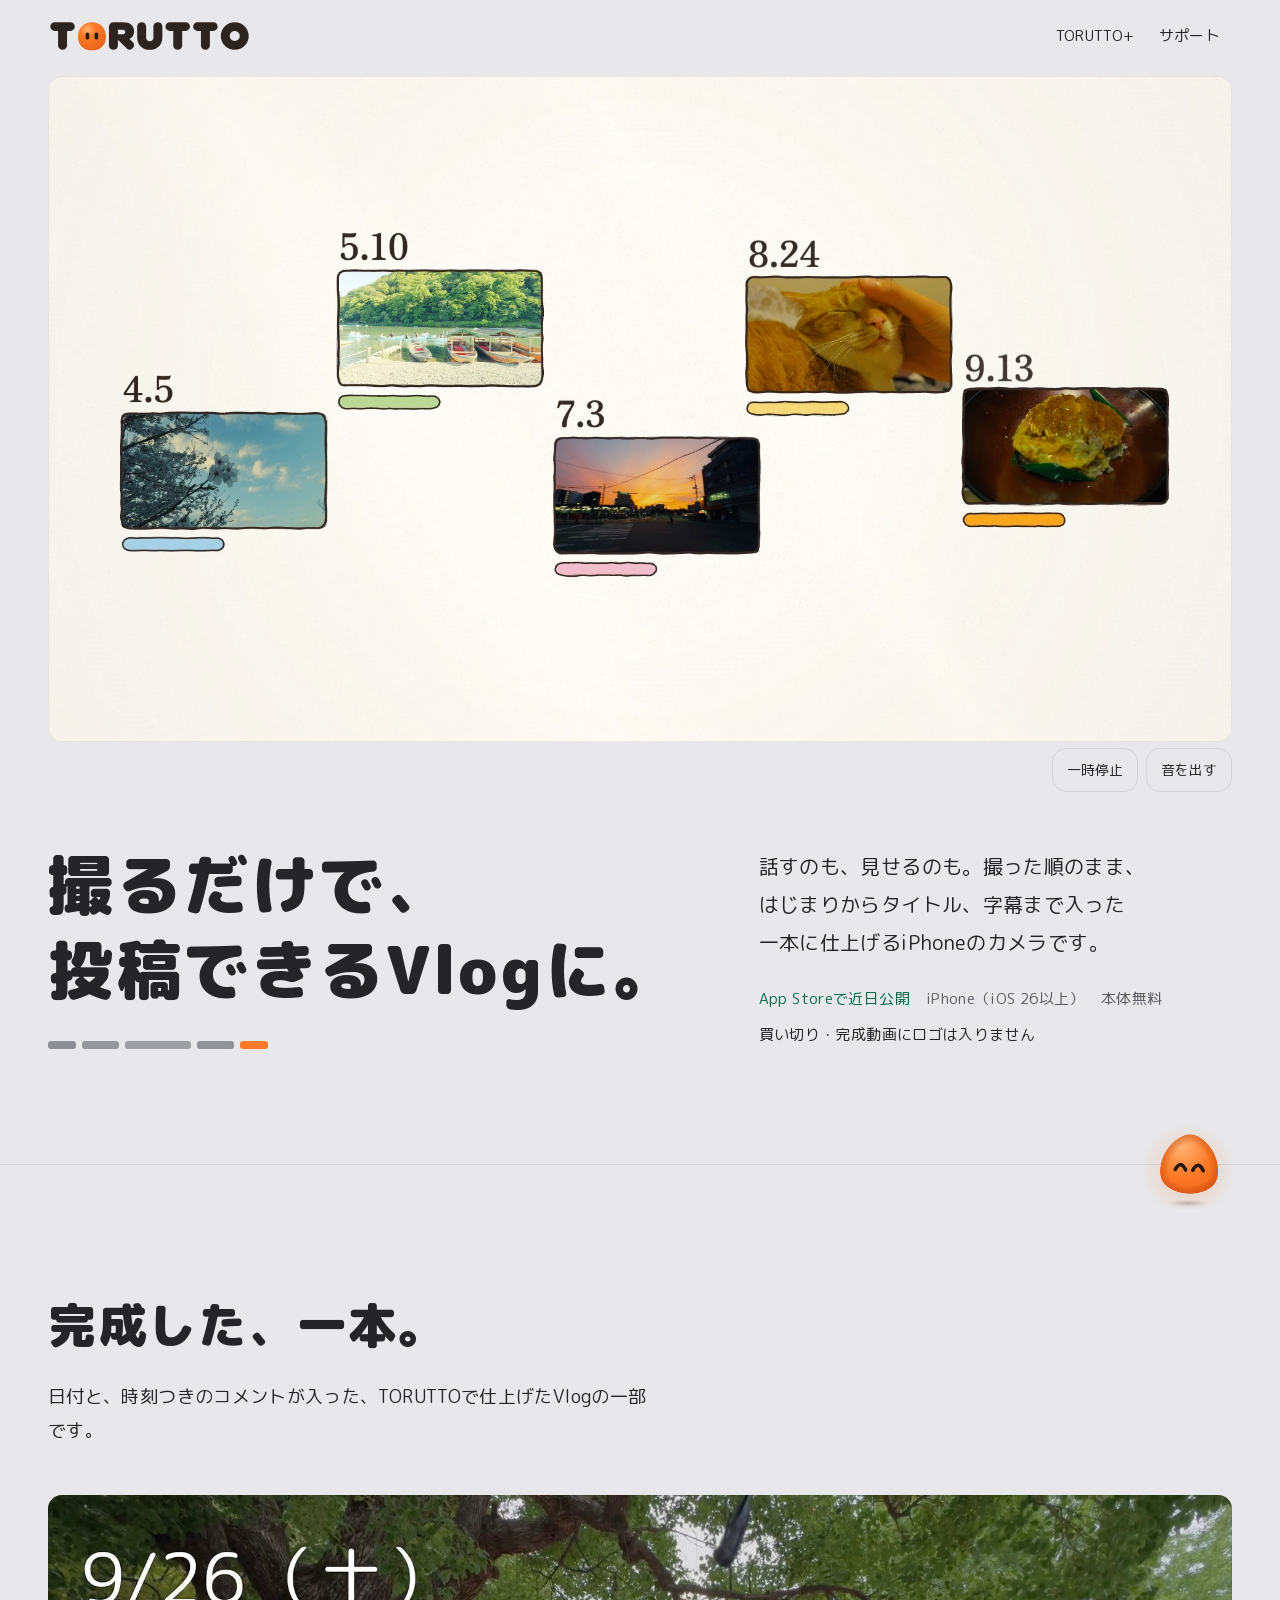
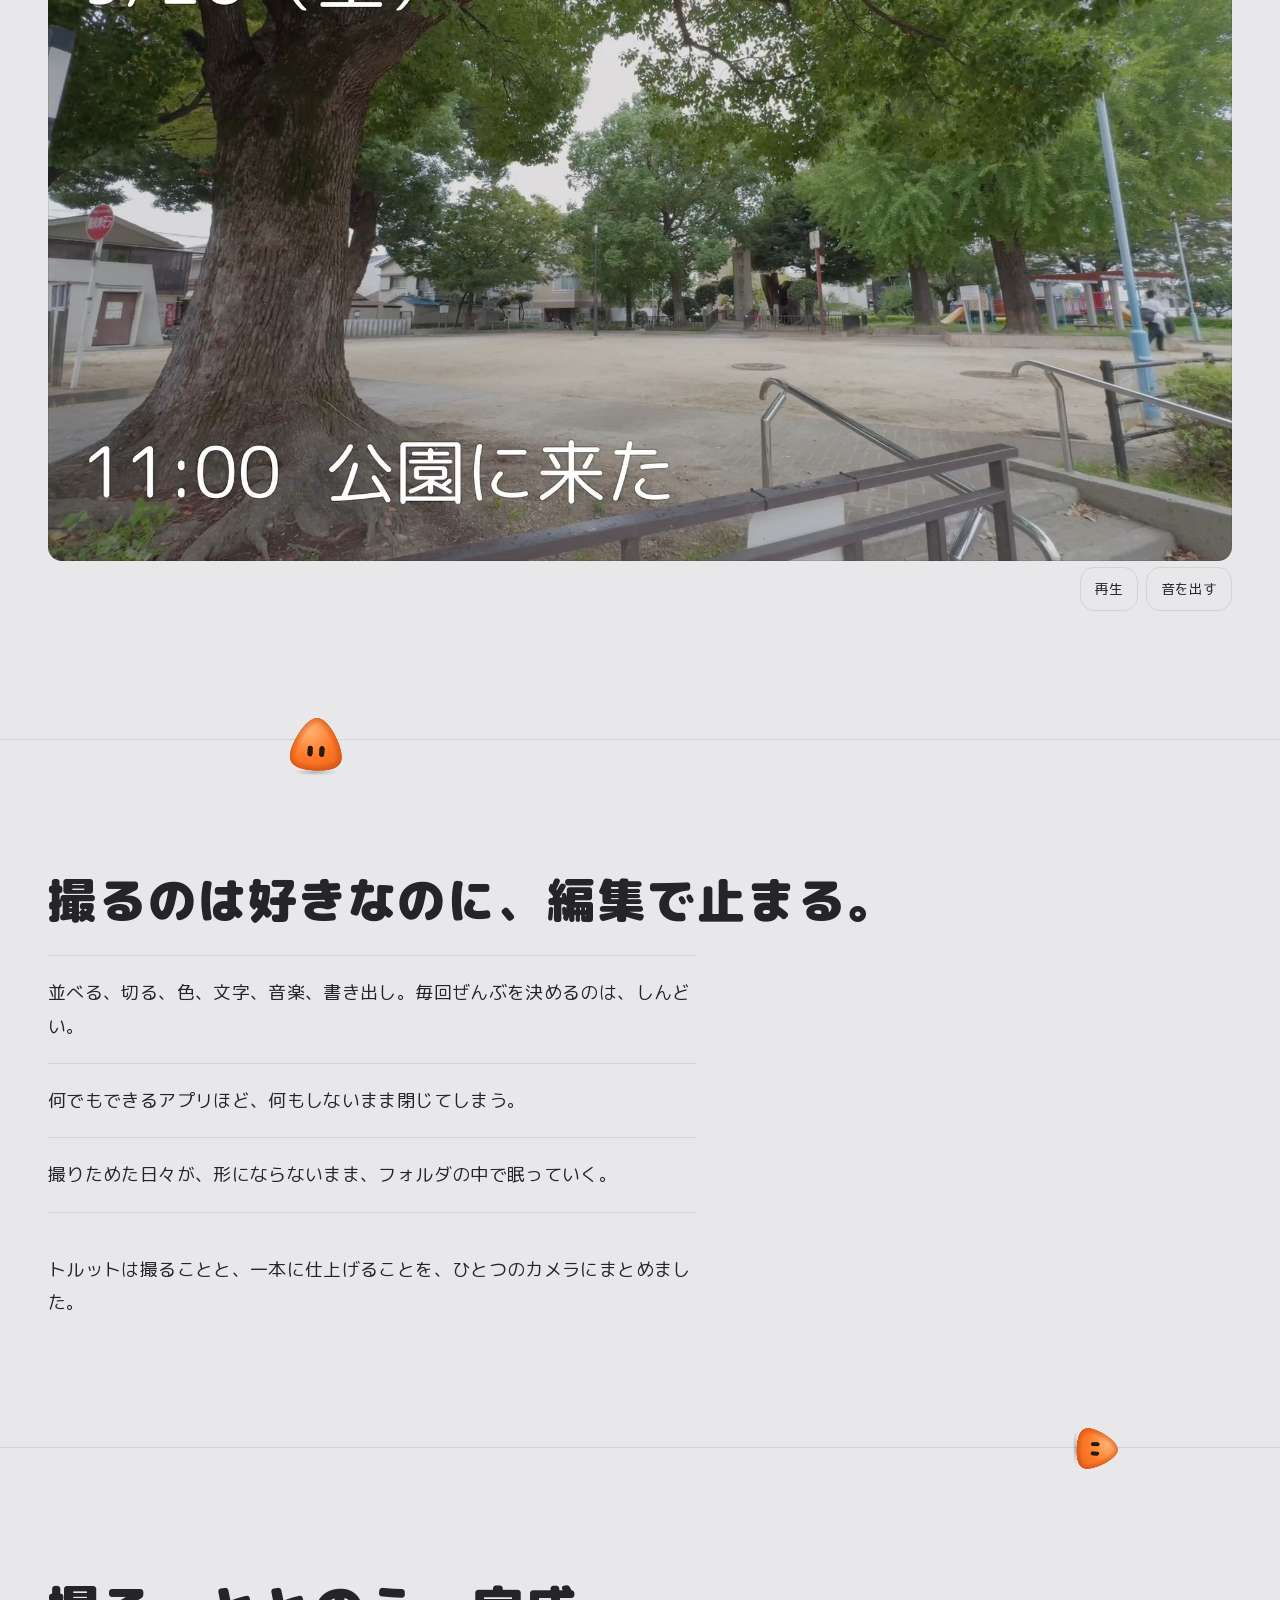
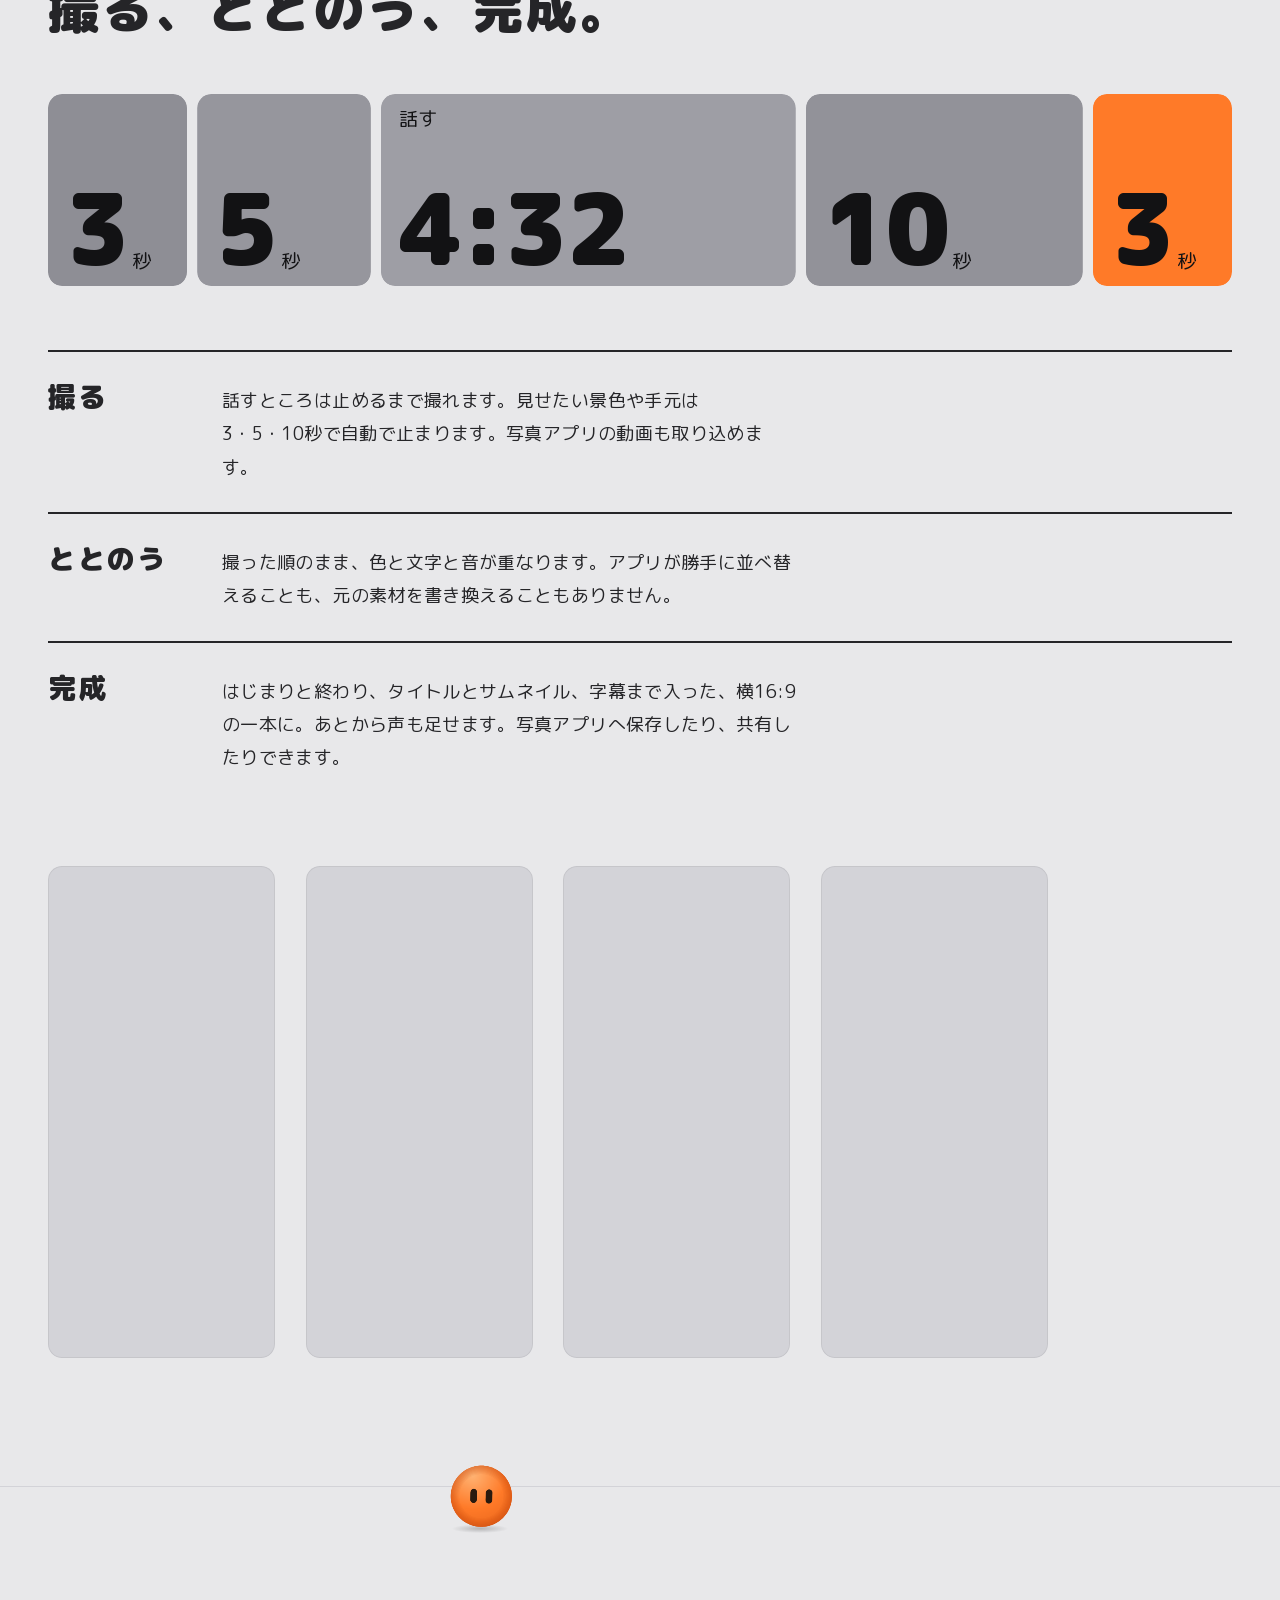
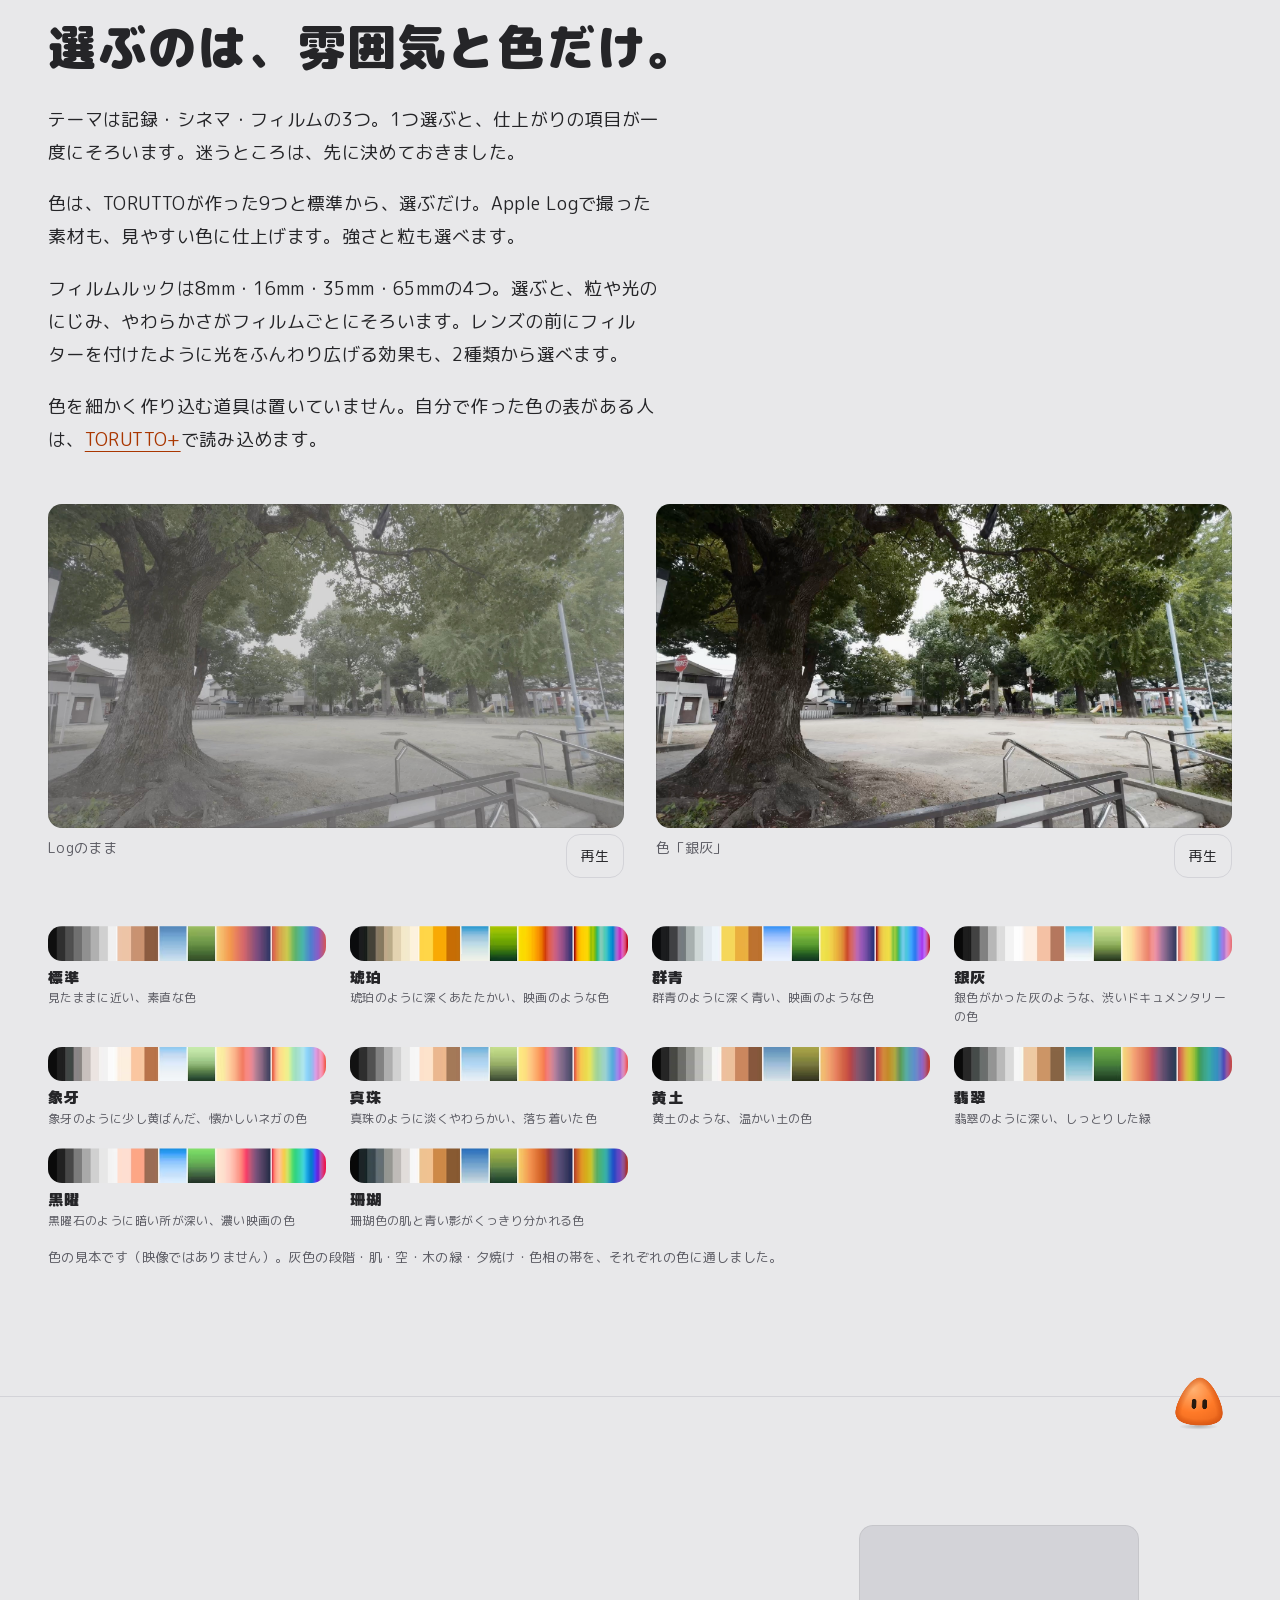
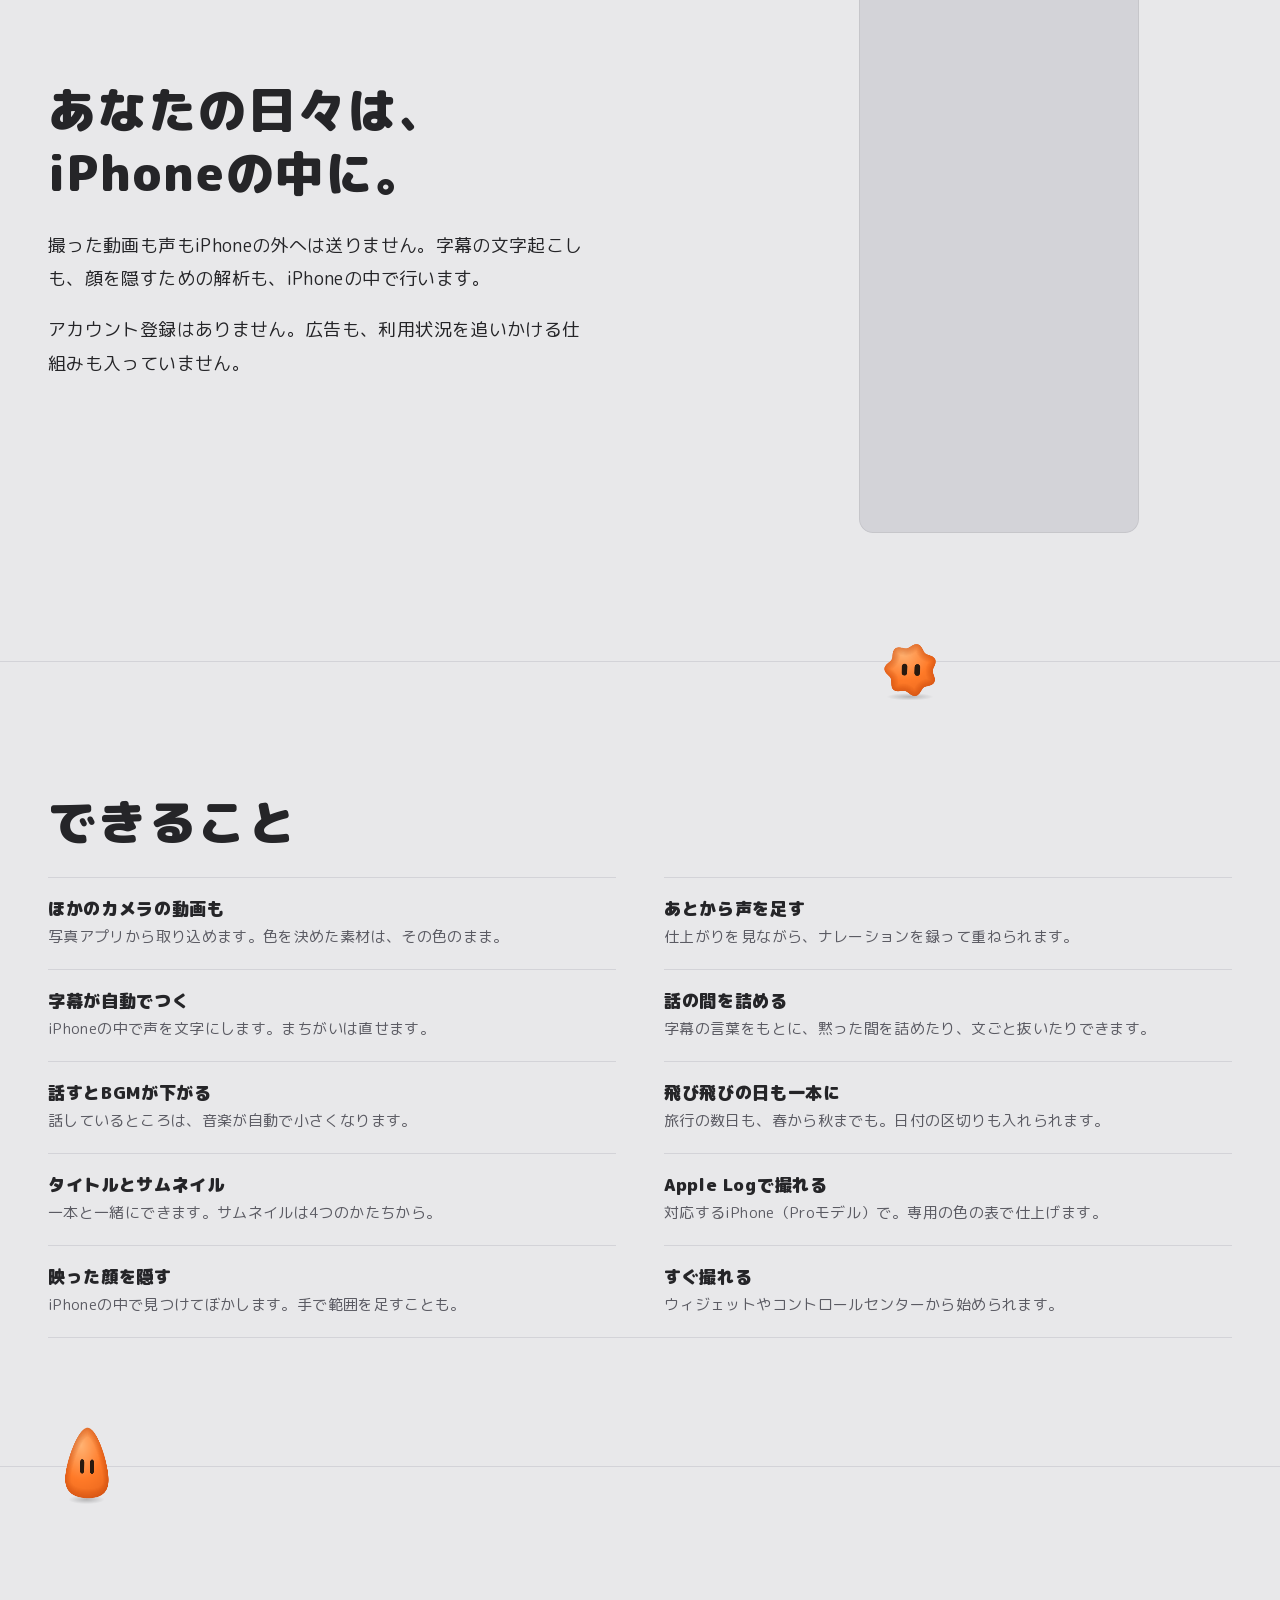
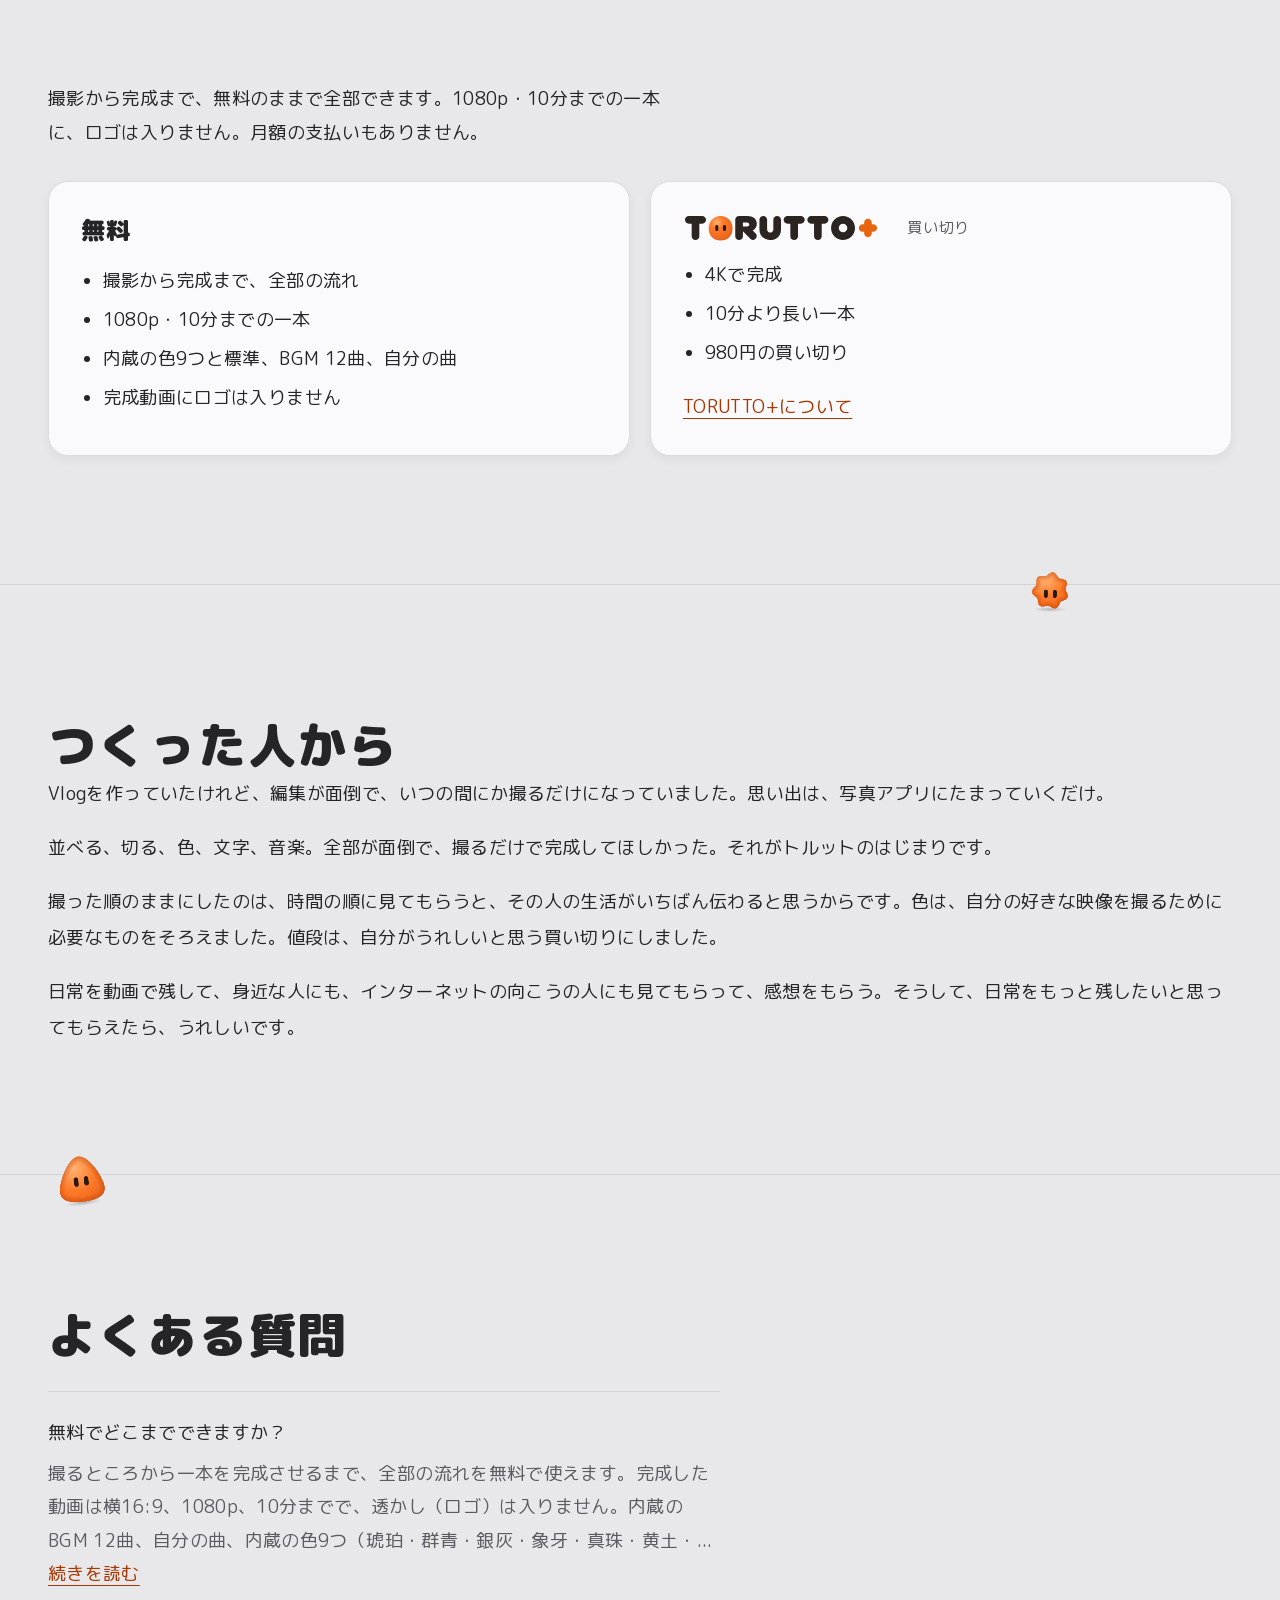
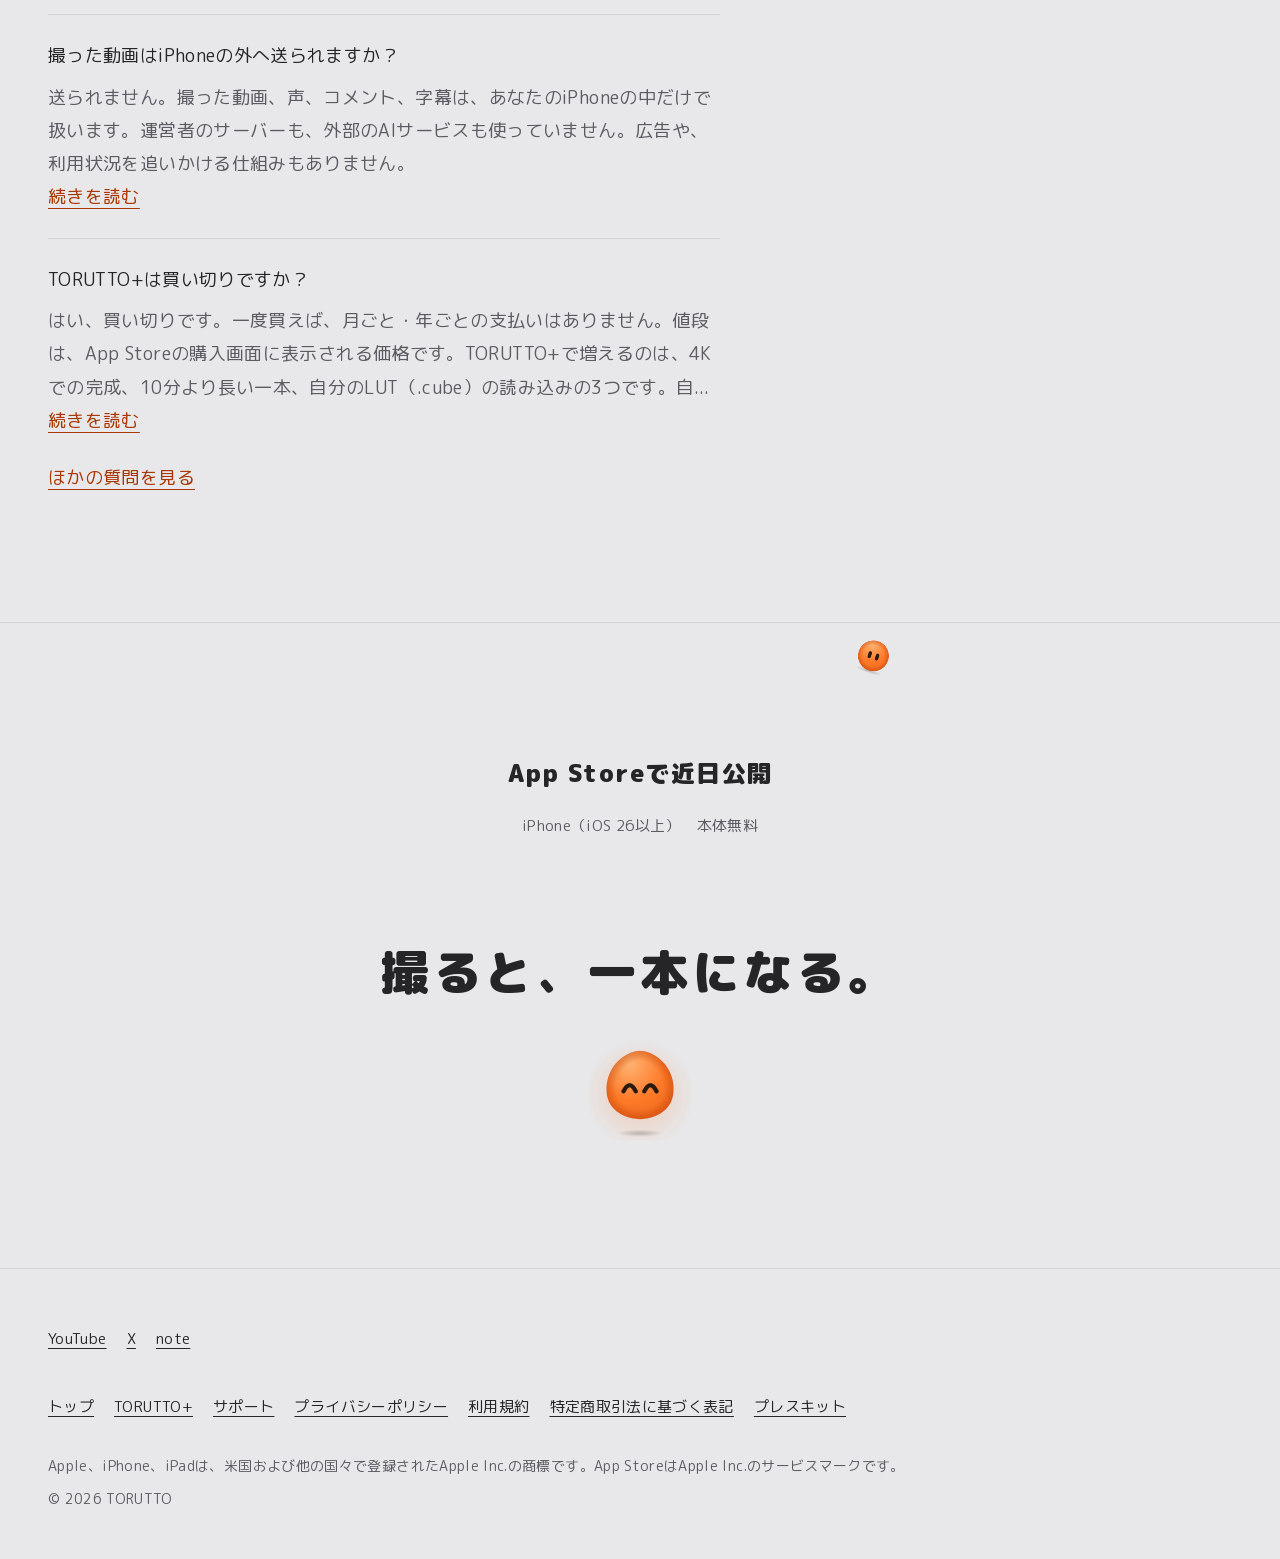
==== commit 7fe7ddbb: "Publish site 2026-10-30" ====
--- a/index.html
+++ b/index.html
@@ -85,7 +85,7 @@
       <li>何でもできるアプリほど、何もしないまま閉じてしまう。</li>
       <li>撮りためた日々が、形にならないまま、フォルダの中で眠っていく。</li>
     </ul>
-    <p class="concern-answer">トルットは、撮ることと、一本に仕上げることを、<wbr>ひとつのカメラにまとめました。</p>
+    <p class="concern-answer">トルットは撮ることと、一本に仕上げることを、<wbr>ひとつのカメラにまとめました。</p>
   </div>
 </section>
 
@@ -105,7 +105,7 @@
     <dl class="flow-rows" data-rv="rule">
       <div class="flow-row">
         <dt>撮る</dt>
-        <dd>話すところは、止めるまで撮れます。見せたい景色や手元は、<span class="nowrap">3・5・10秒</span>で自動で止まります。写真アプリの動画も取り込めます。</dd>
+        <dd>話すところは止めるまで撮れます。見せたい景色や手元は<span class="nowrap">3・5・10秒</span>で自動で止まります。写真アプリの動画も取り込めます。</dd>
       </div>
       <div class="flow-row">
         <dt>ととのう</dt>
@@ -136,7 +136,7 @@
       <p>テーマは記録・シネマ・フィルムの3つ。1つ選ぶと、仕上がりの項目が一度にそろいます。迷うところは、先に決めておきました。</p>
       <p>色は、TORUTTOが作った9つと標準から、選ぶだけ。<span class="nowrap">Apple Log</span>で撮った素材も、見やすい色に仕上げます。強さと粒も選べます。</p>
       <p>フィルムルックは8mm・16mm・35mm・65mmの4つ。選ぶと、粒や光のにじみ、やわらかさがフィルムごとにそろいます。レンズの前にフィルターを付けたように光をふんわり広げる効果も、2種類から選べます。</p>
-      <p>色を細かく作り込む道具は、置いていません。自分で作った色の表がある人は、<a href="plus/">TORUTTO+</a>で読み込めます。</p>
+      <p>色を細かく作り込む道具は置いていません。自分で作った色の表がある人は、<a href="plus/">TORUTTO+</a>で読み込めます。</p>
     </div>
     <div class="compare" data-rv="stagger">
       <figure class="motion slot-figure">
@@ -161,7 +161,7 @@
     <div class="pillar-text">
       <h2 id="p3-title" data-rv="title"><span class="rv-ln"><span>あなたの日々は、</span></span><span class="rv-ln"><span>iPhoneの中に。</span></span></h2>
       <div class="pillar-body">
-        <p>撮った動画も声も、iPhoneの外へは送りません。字幕の文字起こしも、顔を隠すための解析も、iPhoneの中で行います。</p>
+        <p>撮った動画も声もiPhoneの外へは送りません。字幕の文字起こしも、顔を隠すための解析も、iPhoneの中で行います。</p>
         <p>アカウント登録はありません。広告も、利用状況を追いかける仕組みも入っていません。</p>
       </div>
     </div>
@@ -228,8 +228,8 @@
     <div class="maker-body">
       <p>Vlogを作っていたけれど、編集が面倒で、いつの間にか撮るだけになっていました。思い出は、写真アプリにたまっていくだけ。</p>
       <p>並べる、切る、色、文字、音楽。全部が面倒で、撮るだけで完成してほしかった。それがトルットのはじまりです。</p>
-      <p>撮った順のままにしたのは、時間の順に見てもらうことが、いちばんその人の生活が伝わると思うからです。色は、自分の好きな映像を撮るために必要なものをそろえました。値段は、自分がうれしいと思う買い切りにしました。</p>
-      <p>日常を動画で残して、身近な人にも、インターネットの向こうの人にも見てもらって、感想をもらう。そうして、日常をもっと残したくなってもらえたら、うれしいです。</p>
+      <p>撮った順のままにしたのは、時間の順に見てもらうと、その人の生活がいちばん伝わると思うからです。色は、自分の好きな映像を撮るために必要なものをそろえました。値段は、自分がうれしいと思う買い切りにしました。</p>
+      <p>日常を動画で残して、身近な人にも、インターネットの向こうの人にも見てもらって、感想をもらう。そうして、日常をもっと残したいと思ってもらえたら、うれしいです。</p>
     </div>
   </div>
 </section>
